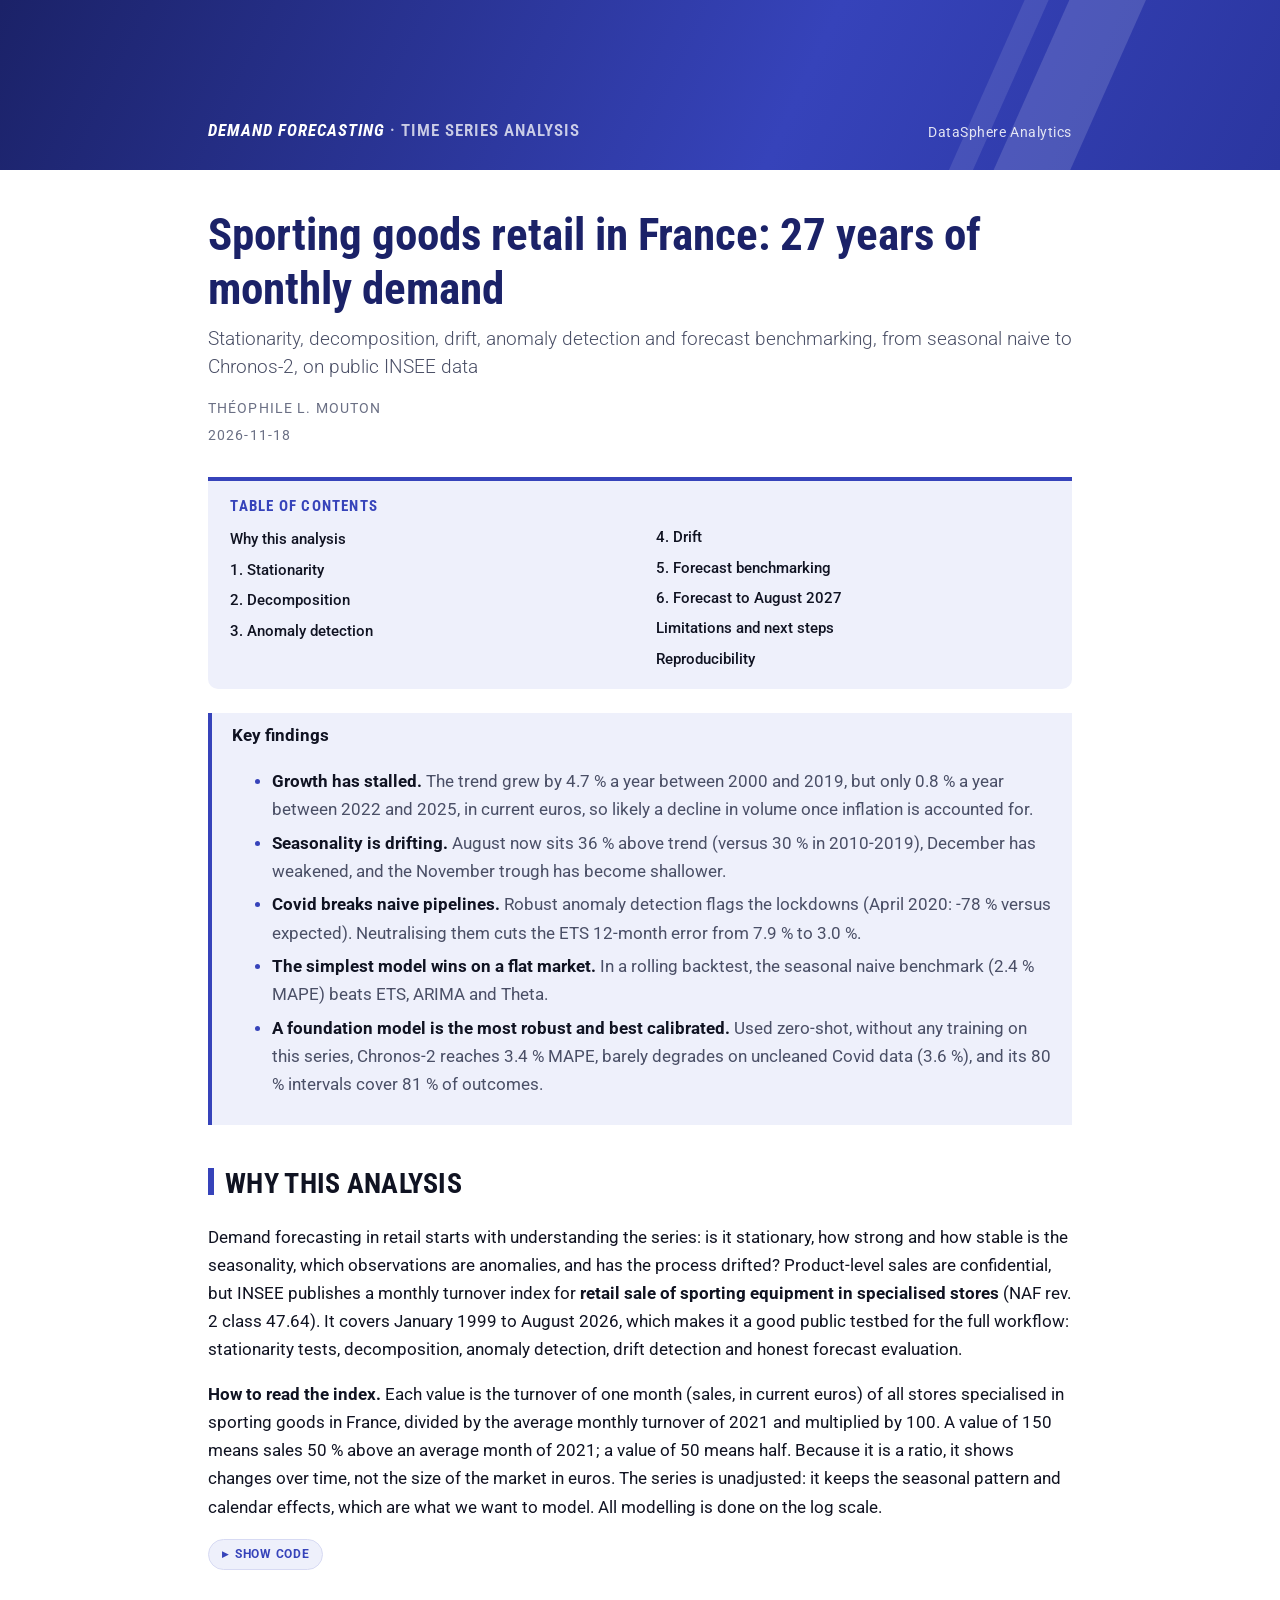
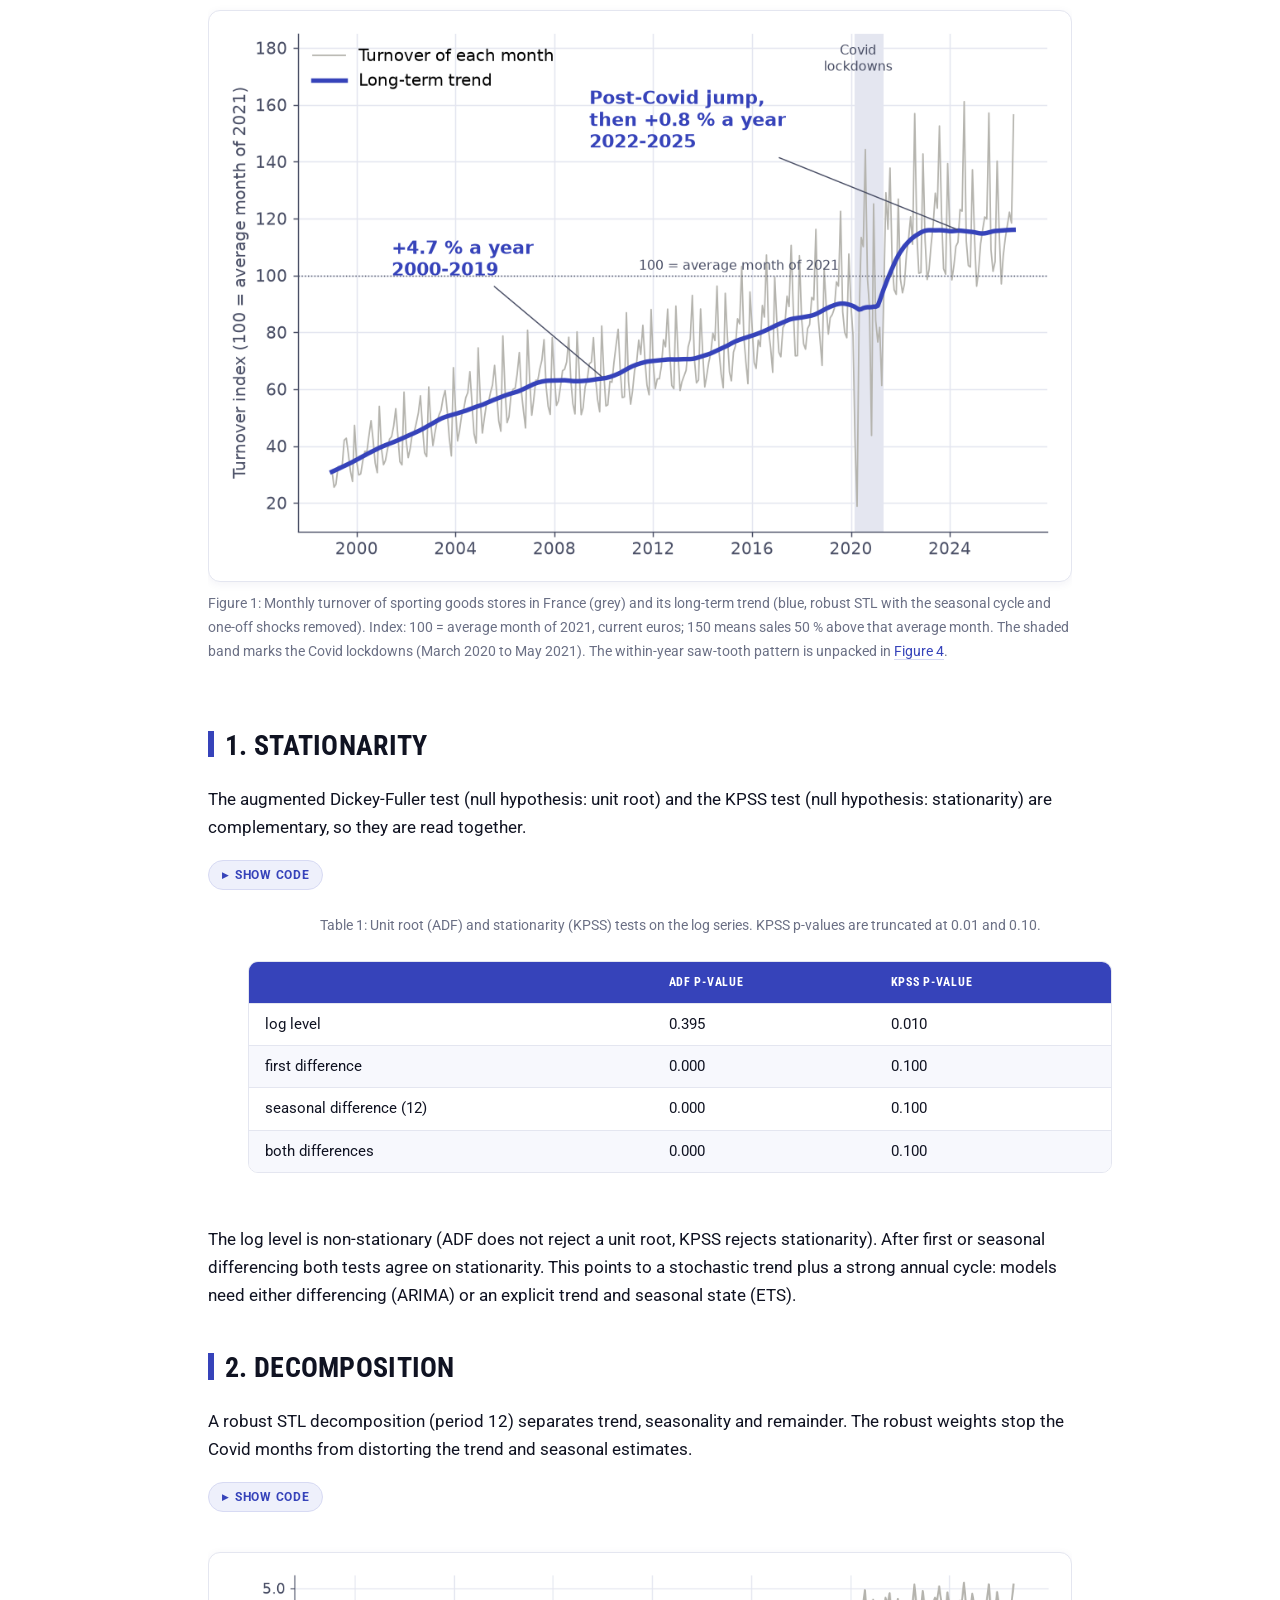
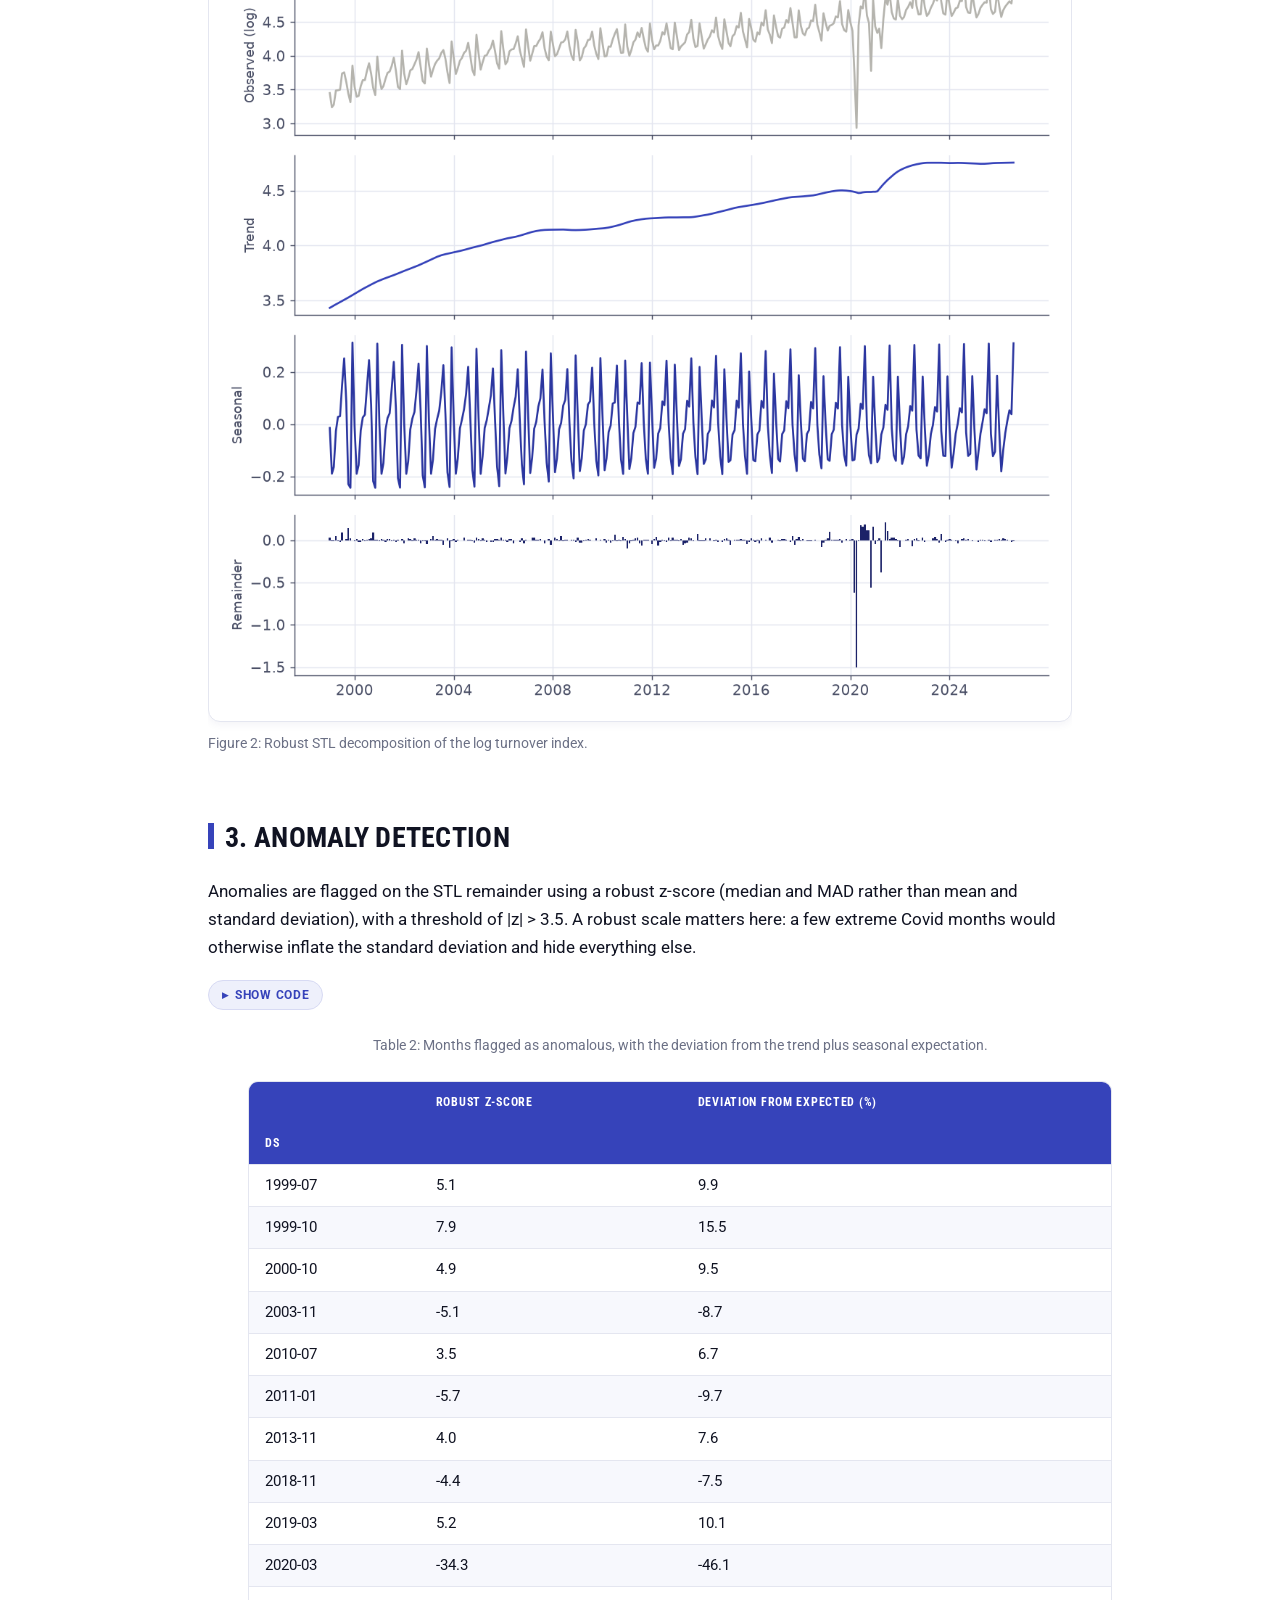
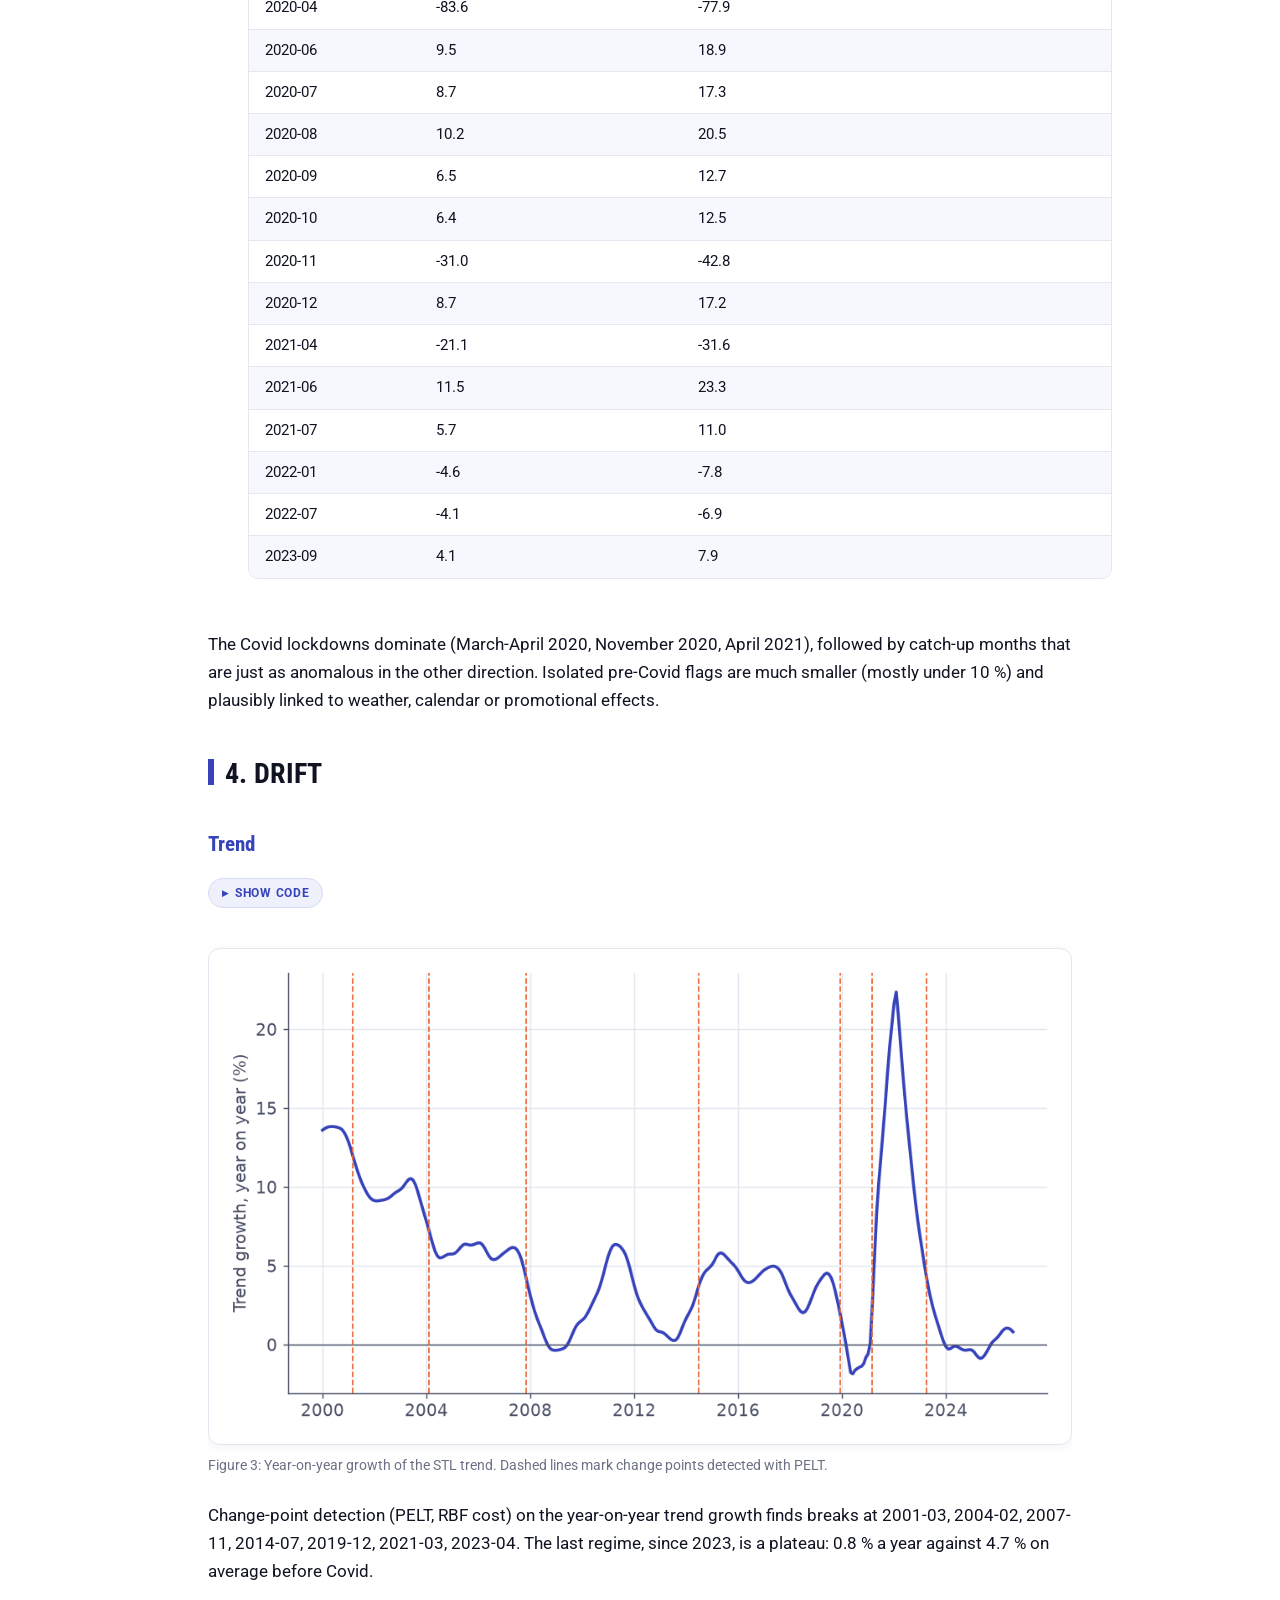
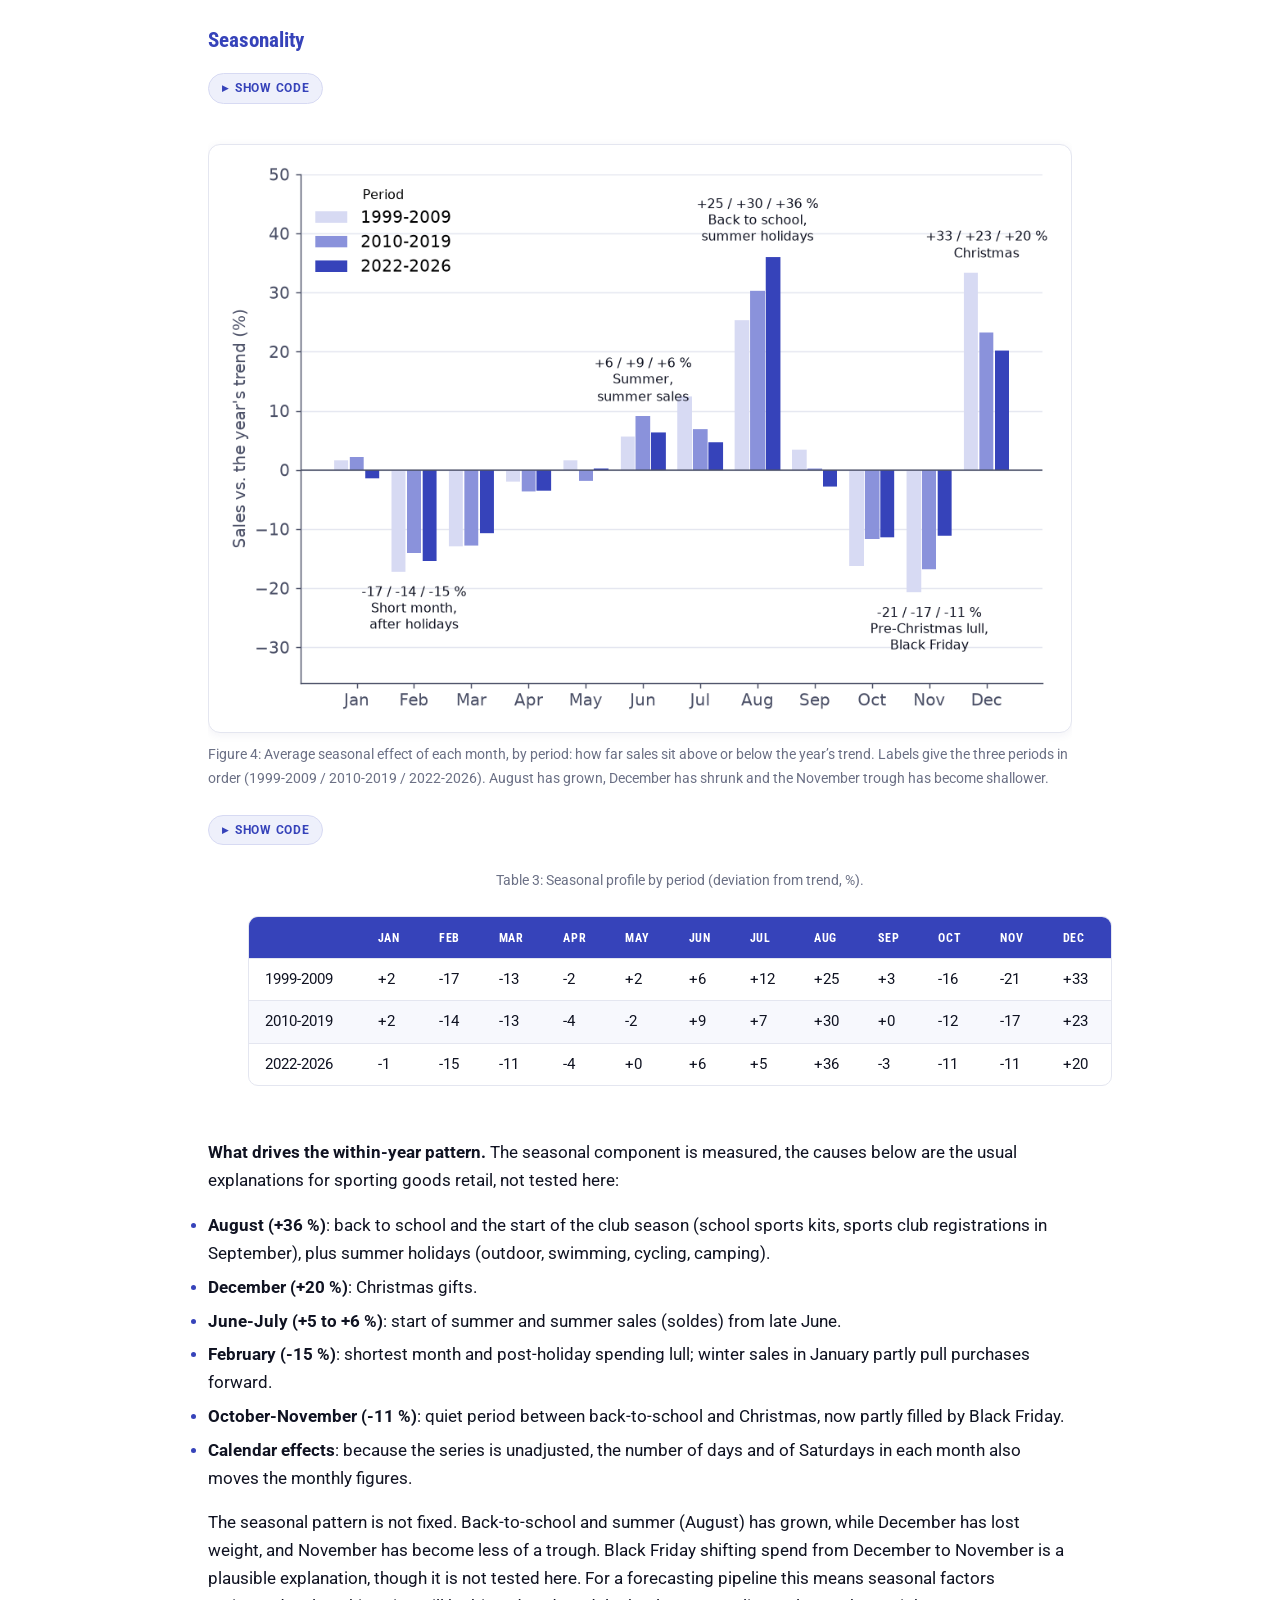
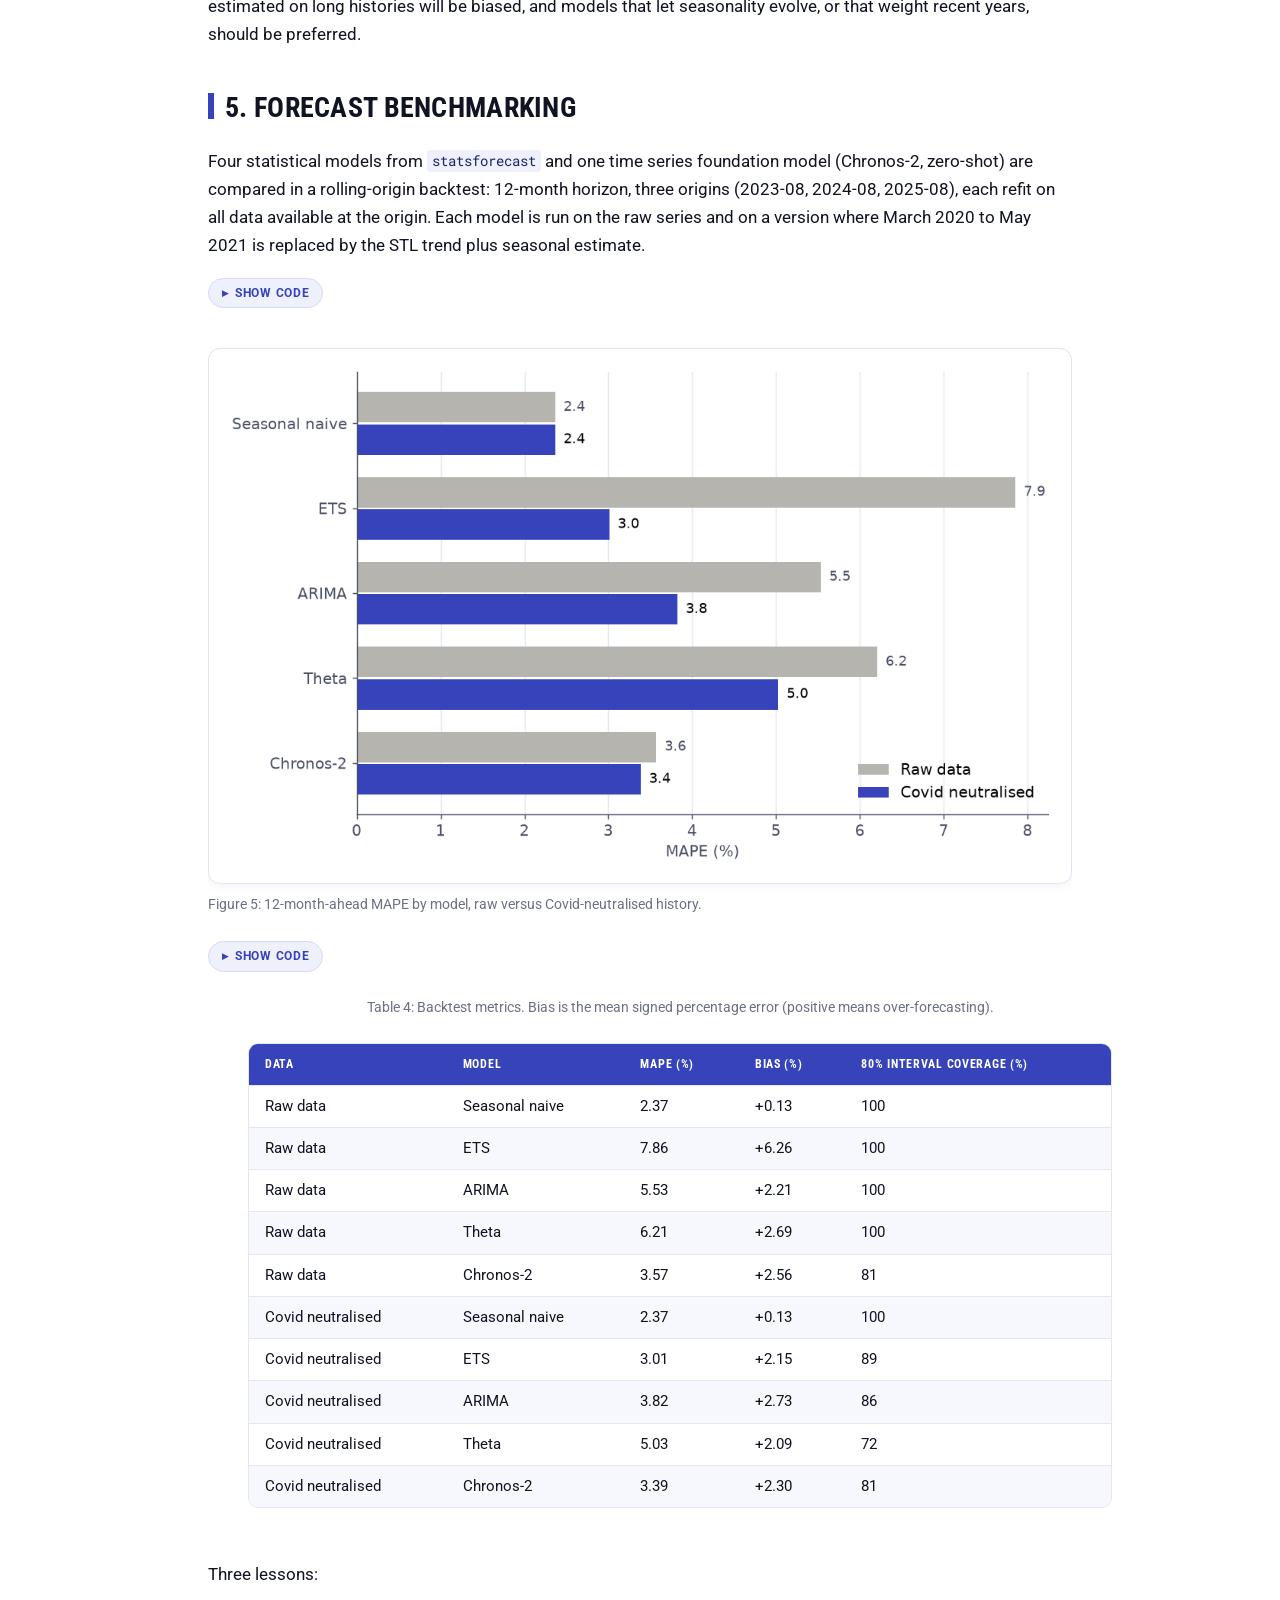
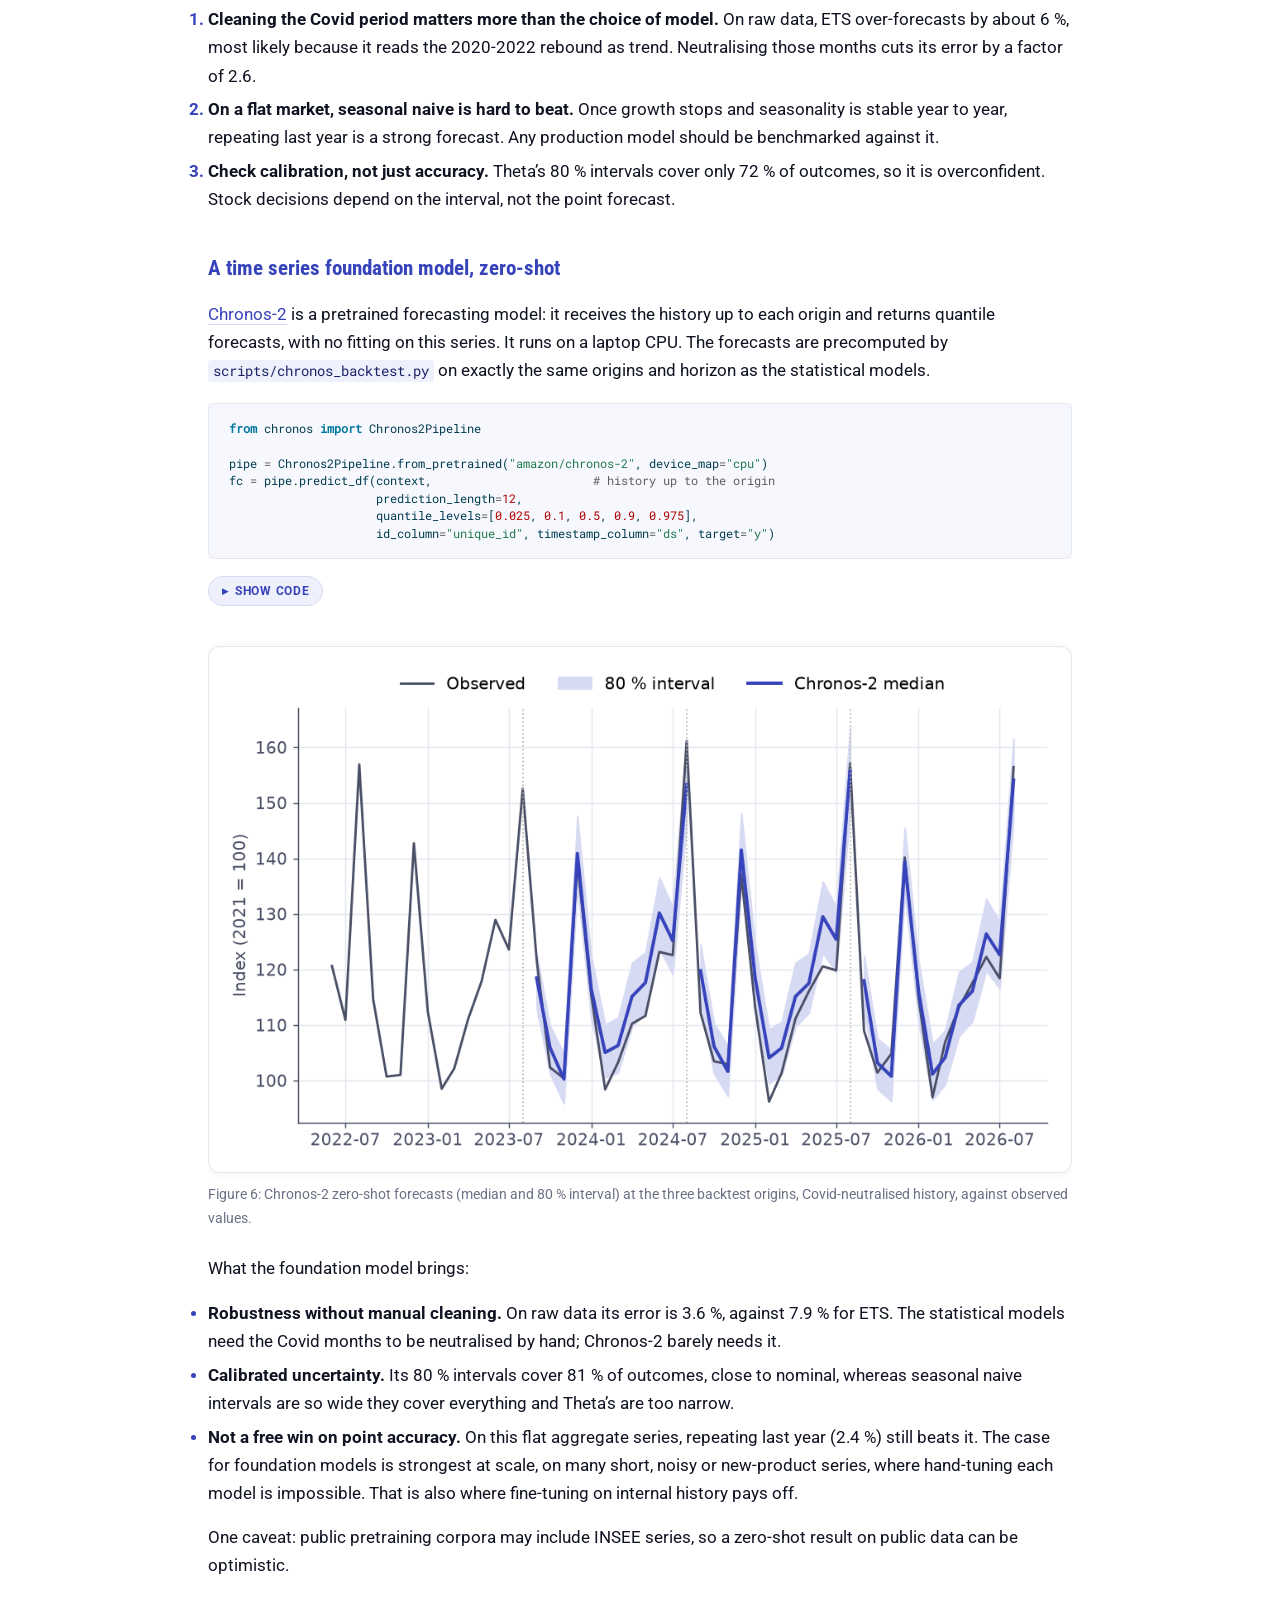
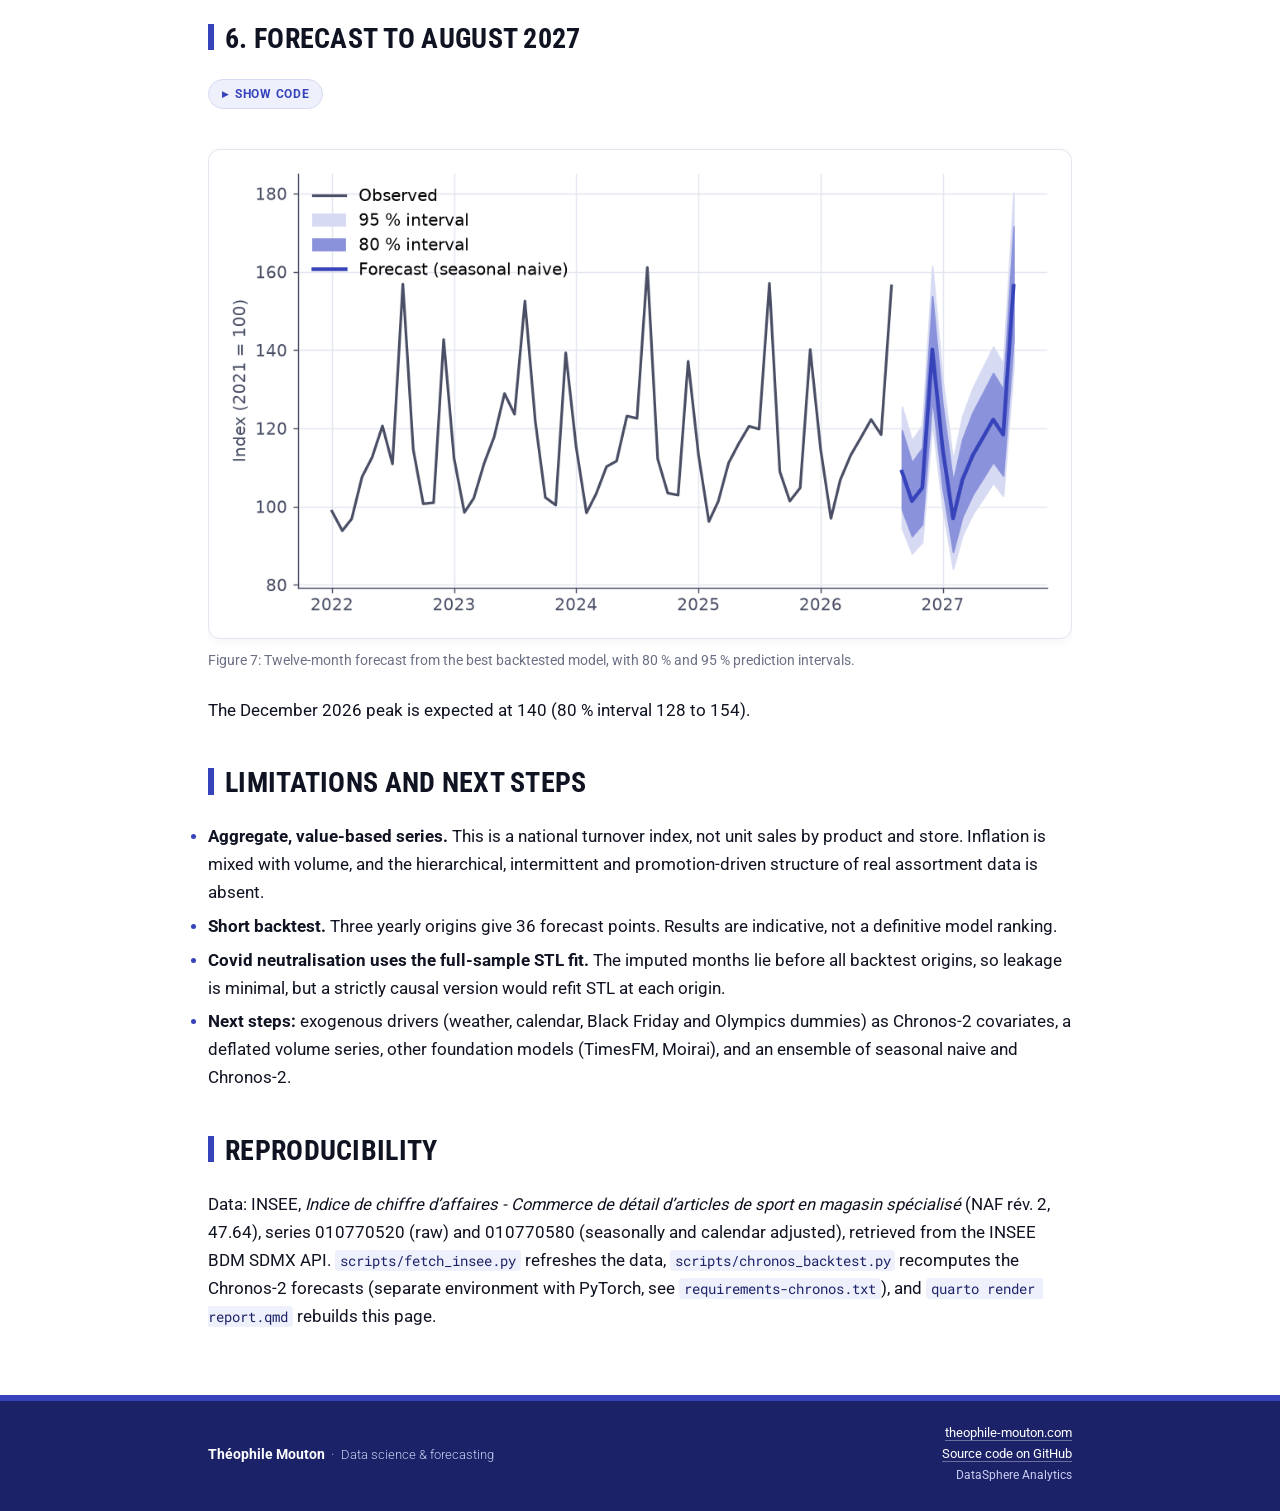
==== index.html @ c1631f95 "Show the three periods in the seasonality figure Co-Authored-By: Claude Opus 5.5 <noreply@anthropic." ====
<!DOCTYPE html>
<html xmlns="http://www.w3.org/1999/xhtml" lang="en" xml:lang="en"><head>

<meta charset="utf-8">
<meta name="generator" content="quarto-1.5.57">

<meta name="viewport" content="width=device-width, initial-scale=1.0, user-scalable=yes">

<meta name="author" content="Théophile L. Mouton">
<meta name="dcterms.date" content="2026-11-18">

<title>Sporting goods retail in France: 27 years of monthly demand</title>
<style>
code{white-space: pre-wrap;}
span.smallcaps{font-variant: small-caps;}
div.columns{display: flex; gap: min(4vw, 1.5em);}
div.column{flex: auto; overflow-x: auto;}
div.hanging-indent{margin-left: 1.5em; text-indent: -1.5em;}
ul.task-list{list-style: none;}
ul.task-list li input[type="checkbox"] {
width: 0.8em;
margin: 0 0.8em 0.2em -1em;  vertical-align: middle;
}
.display.math{display: block; text-align: center; margin: 0.5rem auto;}

pre > code.sourceCode { white-space: pre; position: relative; }
pre > code.sourceCode > span { line-height: 1.25; }
pre > code.sourceCode > span:empty { height: 1.2em; }
.sourceCode { overflow: visible; }
code.sourceCode > span { color: inherit; text-decoration: inherit; }
div.sourceCode { margin: 1em 0; }
pre.sourceCode { margin: 0; }
@media screen {
div.sourceCode { overflow: auto; }
}
@media print {
pre > code.sourceCode { white-space: pre-wrap; }
pre > code.sourceCode > span { display: inline-block; text-indent: -5em; padding-left: 5em; }
}
pre.numberSource code
{ counter-reset: source-line 0; }
pre.numberSource code > span
{ position: relative; left: -4em; counter-increment: source-line; }
pre.numberSource code > span > a:first-child::before
{ content: counter(source-line);
position: relative; left: -1em; text-align: right; vertical-align: baseline;
border: none; display: inline-block;
-webkit-touch-callout: none; -webkit-user-select: none;
-khtml-user-select: none; -moz-user-select: none;
-ms-user-select: none; user-select: none;
padding: 0 4px; width: 4em;
color: #aaaaaa;
}
pre.numberSource { margin-left: 3em; border-left: 1px solid #aaaaaa; padding-left: 4px; }
div.sourceCode
{ }
@media screen {
pre > code.sourceCode > span > a:first-child::before { text-decoration: underline; }
}
code span.al { color: #ff0000; font-weight: bold; } 
code span.an { color: #60a0b0; font-weight: bold; font-style: italic; } 
code span.at { color: #7d9029; } 
code span.bn { color: #40a070; } 
code span.bu { color: #008000; } 
code span.cf { color: #007020; font-weight: bold; } 
code span.ch { color: #4070a0; } 
code span.cn { color: #880000; } 
code span.co { color: #60a0b0; font-style: italic; } 
code span.cv { color: #60a0b0; font-weight: bold; font-style: italic; } 
code span.do { color: #ba2121; font-style: italic; } 
code span.dt { color: #902000; } 
code span.dv { color: #40a070; } 
code span.er { color: #ff0000; font-weight: bold; } 
code span.ex { } 
code span.fl { color: #40a070; } 
code span.fu { color: #06287e; } 
code span.im { color: #008000; font-weight: bold; } 
code span.in { color: #60a0b0; font-weight: bold; font-style: italic; } 
code span.kw { color: #007020; font-weight: bold; } 
code span.op { color: #666666; } 
code span.ot { color: #007020; } 
code span.pp { color: #bc7a00; } 
code span.sc { color: #4070a0; } 
code span.ss { color: #bb6688; } 
code span.st { color: #4070a0; } 
code span.va { color: #19177c; } 
code span.vs { color: #4070a0; } 
code span.wa { color: #60a0b0; font-weight: bold; font-style: italic; } 
</style>


<script>/*! jQuery v3.5.1 | (c) JS Foundation and other contributors | jquery.org/license */
!function(e,t){"use strict";"object"==typeof module&&"object"==typeof module.exports?module.exports=e.document?t(e,!0):function(e){if(!e.document)throw new Error("jQuery requires a window with a document");return t(e)}:t(e)}("undefined"!=typeof window?window:this,function(C,e){"use strict";var t=[],r=Object.getPrototypeOf,s=t.slice,g=t.flat?function(e){return t.flat.call(e)}:function(e){return t.concat.apply([],e)},u=t.push,i=t.indexOf,n={},o=n.toString,v=n.hasOwnProperty,a=v.toString,l=a.call(Object),y={},m=function(e){return"function"==typeof e&&"number"!=typeof e.nodeType},x=function(e){return null!=e&&e===e.window},E=C.document,c={type:!0,src:!0,nonce:!0,noModule:!0};function b(e,t,n){var r,i,o=(n=n||E).createElement("script");if(o.text=e,t)for(r in c)(i=t[r]||t.getAttribute&&t.getAttribute(r))&&o.setAttribute(r,i);n.head.appendChild(o).parentNode.removeChild(o)}function w(e){return null==e?e+"":"object"==typeof e||"function"==typeof e?n[o.call(e)]||"object":typeof e}var f="3.5.1",S=function(e,t){return new S.fn.init(e,t)};function p(e){var t=!!e&&"length"in e&&e.length,n=w(e);return!m(e)&&!x(e)&&("array"===n||0===t||"number"==typeof t&&0<t&&t-1 in e)}S.fn=S.prototype={jquery:f,constructor:S,length:0,toArray:function(){return s.call(this)},get:function(e){return null==e?s.call(this):e<0?this[e+this.length]:this[e]},pushStack:function(e){var t=S.merge(this.constructor(),e);return t.prevObject=this,t},each:function(e){return S.each(this,e)},map:function(n){return this.pushStack(S.map(this,function(e,t){return n.call(e,t,e)}))},slice:function(){return this.pushStack(s.apply(this,arguments))},first:function(){return this.eq(0)},last:function(){return this.eq(-1)},even:function(){return this.pushStack(S.grep(this,function(e,t){return(t+1)%2}))},odd:function(){return this.pushStack(S.grep(this,function(e,t){return t%2}))},eq:function(e){var t=this.length,n=+e+(e<0?t:0);return this.pushStack(0<=n&&n<t?[this[n]]:[])},end:function(){return this.prevObject||this.constructor()},push:u,sort:t.sort,splice:t.splice},S.extend=S.fn.extend=function(){var e,t,n,r,i,o,a=arguments[0]||{},s=1,u=arguments.length,l=!1;for("boolean"==typeof a&&(l=a,a=arguments[s]||{},s++),"object"==typeof a||m(a)||(a={}),s===u&&(a=this,s--);s<u;s++)if(null!=(e=arguments[s]))for(t in e)r=e[t],"__proto__"!==t&&a!==r&&(l&&r&&(S.isPlainObject(r)||(i=Array.isArray(r)))?(n=a[t],o=i&&!Array.isArray(n)?[]:i||S.isPlainObject(n)?n:{},i=!1,a[t]=S.extend(l,o,r)):void 0!==r&&(a[t]=r));return a},S.extend({expando:"jQuery"+(f+Math.random()).replace(/\D/g,""),isReady:!0,error:function(e){throw new Error(e)},noop:function(){},isPlainObject:function(e){var t,n;return!(!e||"[object Object]"!==o.call(e))&&(!(t=r(e))||"function"==typeof(n=v.call(t,"constructor")&&t.constructor)&&a.call(n)===l)},isEmptyObject:function(e){var t;for(t in e)return!1;return!0},globalEval:function(e,t,n){b(e,{nonce:t&&t.nonce},n)},each:function(e,t){var n,r=0;if(p(e)){for(n=e.length;r<n;r++)if(!1===t.call(e[r],r,e[r]))break}else for(r in e)if(!1===t.call(e[r],r,e[r]))break;return e},makeArray:function(e,t){var n=t||[];return null!=e&&(p(Object(e))?S.merge(n,"string"==typeof e?[e]:e):u.call(n,e)),n},inArray:function(e,t,n){return null==t?-1:i.call(t,e,n)},merge:function(e,t){for(var n=+t.length,r=0,i=e.length;r<n;r++)e[i++]=t[r];return e.length=i,e},grep:function(e,t,n){for(var r=[],i=0,o=e.length,a=!n;i<o;i++)!t(e[i],i)!==a&&r.push(e[i]);return r},map:function(e,t,n){var r,i,o=0,a=[];if(p(e))for(r=e.length;o<r;o++)null!=(i=t(e[o],o,n))&&a.push(i);else for(o in e)null!=(i=t(e[o],o,n))&&a.push(i);return g(a)},guid:1,support:y}),"function"==typeof Symbol&&(S.fn[Symbol.iterator]=t[Symbol.iterator]),S.each("Boolean Number String Function Array Date RegExp Object Error Symbol".split(" "),function(e,t){n["[object "+t+"]"]=t.toLowerCase()});var d=function(n){var e,d,b,o,i,h,f,g,w,u,l,T,C,a,E,v,s,c,y,S="sizzle"+1*new Date,p=n.document,k=0,r=0,m=ue(),x=ue(),A=ue(),N=ue(),D=function(e,t){return e===t&&(l=!0),0},j={}.hasOwnProperty,t=[],q=t.pop,L=t.push,H=t.push,O=t.slice,P=function(e,t){for(var n=0,r=e.length;n<r;n++)if(e[n]===t)return n;return-1},R="checked|selected|async|autofocus|autoplay|controls|defer|disabled|hidden|ismap|loop|multiple|open|readonly|required|scoped",M="[\\x20\\t\\r\\n\\f]",I="(?:\\\\[\\da-fA-F]{1,6}"+M+"?|\\\\[^\\r\\n\\f]|[\\w-]|[^\0-\\x7f])+",W="\\["+M+"*("+I+")(?:"+M+"*([*^$|!~]?=)"+M+"*(?:'((?:\\\\.|[^\\\\'])*)'|\"((?:\\\\.|[^\\\\\"])*)\"|("+I+"))|)"+M+"*\\]",F=":("+I+")(?:\\((('((?:\\\\.|[^\\\\'])*)'|\"((?:\\\\.|[^\\\\\"])*)\")|((?:\\\\.|[^\\\\()[\\]]|"+W+")*)|.*)\\)|)",B=new RegExp(M+"+","g"),$=new RegExp("^"+M+"+|((?:^|[^\\\\])(?:\\\\.)*)"+M+"+$","g"),_=new RegExp("^"+M+"*,"+M+"*"),z=new RegExp("^"+M+"*([>+~]|"+M+")"+M+"*"),U=new RegExp(M+"|>"),X=new RegExp(F),V=new RegExp("^"+I+"$"),G={ID:new RegExp("^#("+I+")"),CLASS:new RegExp("^\\.("+I+")"),TAG:new RegExp("^("+I+"|[*])"),ATTR:new RegExp("^"+W),PSEUDO:new RegExp("^"+F),CHILD:new RegExp("^:(only|first|last|nth|nth-last)-(child|of-type)(?:\\("+M+"*(even|odd|(([+-]|)(\\d*)n|)"+M+"*(?:([+-]|)"+M+"*(\\d+)|))"+M+"*\\)|)","i"),bool:new RegExp("^(?:"+R+")$","i"),needsContext:new RegExp("^"+M+"*[>+~]|:(even|odd|eq|gt|lt|nth|first|last)(?:\\("+M+"*((?:-\\d)?\\d*)"+M+"*\\)|)(?=[^-]|$)","i")},Y=/HTML$/i,Q=/^(?:input|select|textarea|button)$/i,J=/^h\d$/i,K=/^[^{]+\{\s*\[native \w/,Z=/^(?:#([\w-]+)|(\w+)|\.([\w-]+))$/,ee=/[+~]/,te=new RegExp("\\\\[\\da-fA-F]{1,6}"+M+"?|\\\\([^\\r\\n\\f])","g"),ne=function(e,t){var n="0x"+e.slice(1)-65536;return t||(n<0?String.fromCharCode(n+65536):String.fromCharCode(n>>10|55296,1023&n|56320))},re=/([\0-\x1f\x7f]|^-?\d)|^-$|[^\0-\x1f\x7f-\uFFFF\w-]/g,ie=function(e,t){return t?"\0"===e?"\ufffd":e.slice(0,-1)+"\\"+e.charCodeAt(e.length-1).toString(16)+" ":"\\"+e},oe=function(){T()},ae=be(function(e){return!0===e.disabled&&"fieldset"===e.nodeName.toLowerCase()},{dir:"parentNode",next:"legend"});try{H.apply(t=O.call(p.childNodes),p.childNodes),t[p.childNodes.length].nodeType}catch(e){H={apply:t.length?function(e,t){L.apply(e,O.call(t))}:function(e,t){var n=e.length,r=0;while(e[n++]=t[r++]);e.length=n-1}}}function se(t,e,n,r){var i,o,a,s,u,l,c,f=e&&e.ownerDocument,p=e?e.nodeType:9;if(n=n||[],"string"!=typeof t||!t||1!==p&&9!==p&&11!==p)return n;if(!r&&(T(e),e=e||C,E)){if(11!==p&&(u=Z.exec(t)))if(i=u[1]){if(9===p){if(!(a=e.getElementById(i)))return n;if(a.id===i)return n.push(a),n}else if(f&&(a=f.getElementById(i))&&y(e,a)&&a.id===i)return n.push(a),n}else{if(u[2])return H.apply(n,e.getElementsByTagName(t)),n;if((i=u[3])&&d.getElementsByClassName&&e.getElementsByClassName)return H.apply(n,e.getElementsByClassName(i)),n}if(d.qsa&&!N[t+" "]&&(!v||!v.test(t))&&(1!==p||"object"!==e.nodeName.toLowerCase())){if(c=t,f=e,1===p&&(U.test(t)||z.test(t))){(f=ee.test(t)&&ye(e.parentNode)||e)===e&&d.scope||((s=e.getAttribute("id"))?s=s.replace(re,ie):e.setAttribute("id",s=S)),o=(l=h(t)).length;while(o--)l[o]=(s?"#"+s:":scope")+" "+xe(l[o]);c=l.join(",")}try{return H.apply(n,f.querySelectorAll(c)),n}catch(e){N(t,!0)}finally{s===S&&e.removeAttribute("id")}}}return g(t.replace($,"$1"),e,n,r)}function ue(){var r=[];return function e(t,n){return r.push(t+" ")>b.cacheLength&&delete e[r.shift()],e[t+" "]=n}}function le(e){return e[S]=!0,e}function ce(e){var t=C.createElement("fieldset");try{return!!e(t)}catch(e){return!1}finally{t.parentNode&&t.parentNode.removeChild(t),t=null}}function fe(e,t){var n=e.split("|"),r=n.length;while(r--)b.attrHandle[n[r]]=t}function pe(e,t){var n=t&&e,r=n&&1===e.nodeType&&1===t.nodeType&&e.sourceIndex-t.sourceIndex;if(r)return r;if(n)while(n=n.nextSibling)if(n===t)return-1;return e?1:-1}function de(t){return function(e){return"input"===e.nodeName.toLowerCase()&&e.type===t}}function he(n){return function(e){var t=e.nodeName.toLowerCase();return("input"===t||"button"===t)&&e.type===n}}function ge(t){return function(e){return"form"in e?e.parentNode&&!1===e.disabled?"label"in e?"label"in e.parentNode?e.parentNode.disabled===t:e.disabled===t:e.isDisabled===t||e.isDisabled!==!t&&ae(e)===t:e.disabled===t:"label"in e&&e.disabled===t}}function ve(a){return le(function(o){return o=+o,le(function(e,t){var n,r=a([],e.length,o),i=r.length;while(i--)e[n=r[i]]&&(e[n]=!(t[n]=e[n]))})})}function ye(e){return e&&"undefined"!=typeof e.getElementsByTagName&&e}for(e in d=se.support={},i=se.isXML=function(e){var t=e.namespaceURI,n=(e.ownerDocument||e).documentElement;return!Y.test(t||n&&n.nodeName||"HTML")},T=se.setDocument=function(e){var t,n,r=e?e.ownerDocument||e:p;return r!=C&&9===r.nodeType&&r.documentElement&&(a=(C=r).documentElement,E=!i(C),p!=C&&(n=C.defaultView)&&n.top!==n&&(n.addEventListener?n.addEventListener("unload",oe,!1):n.attachEvent&&n.attachEvent("onunload",oe)),d.scope=ce(function(e){return a.appendChild(e).appendChild(C.createElement("div")),"undefined"!=typeof e.querySelectorAll&&!e.querySelectorAll(":scope fieldset div").length}),d.attributes=ce(function(e){return e.className="i",!e.getAttribute("className")}),d.getElementsByTagName=ce(function(e){return e.appendChild(C.createComment("")),!e.getElementsByTagName("*").length}),d.getElementsByClassName=K.test(C.getElementsByClassName),d.getById=ce(function(e){return a.appendChild(e).id=S,!C.getElementsByName||!C.getElementsByName(S).length}),d.getById?(b.filter.ID=function(e){var t=e.replace(te,ne);return function(e){return e.getAttribute("id")===t}},b.find.ID=function(e,t){if("undefined"!=typeof t.getElementById&&E){var n=t.getElementById(e);return n?[n]:[]}}):(b.filter.ID=function(e){var n=e.replace(te,ne);return function(e){var t="undefined"!=typeof e.getAttributeNode&&e.getAttributeNode("id");return t&&t.value===n}},b.find.ID=function(e,t){if("undefined"!=typeof t.getElementById&&E){var n,r,i,o=t.getElementById(e);if(o){if((n=o.getAttributeNode("id"))&&n.value===e)return[o];i=t.getElementsByName(e),r=0;while(o=i[r++])if((n=o.getAttributeNode("id"))&&n.value===e)return[o]}return[]}}),b.find.TAG=d.getElementsByTagName?function(e,t){return"undefined"!=typeof t.getElementsByTagName?t.getElementsByTagName(e):d.qsa?t.querySelectorAll(e):void 0}:function(e,t){var n,r=[],i=0,o=t.getElementsByTagName(e);if("*"===e){while(n=o[i++])1===n.nodeType&&r.push(n);return r}return o},b.find.CLASS=d.getElementsByClassName&&function(e,t){if("undefined"!=typeof t.getElementsByClassName&&E)return t.getElementsByClassName(e)},s=[],v=[],(d.qsa=K.test(C.querySelectorAll))&&(ce(function(e){var t;a.appendChild(e).innerHTML="<a id='"+S+"'></a><select id='"+S+"-\r\\' msallowcapture=''><option selected=''></option></select>",e.querySelectorAll("[msallowcapture^='']").length&&v.push("[*^$]="+M+"*(?:''|\"\")"),e.querySelectorAll("[selected]").length||v.push("\\["+M+"*(?:value|"+R+")"),e.querySelectorAll("[id~="+S+"-]").length||v.push("~="),(t=C.createElement("input")).setAttribute("name",""),e.appendChild(t),e.querySelectorAll("[name='']").length||v.push("\\["+M+"*name"+M+"*="+M+"*(?:''|\"\")"),e.querySelectorAll(":checked").length||v.push(":checked"),e.querySelectorAll("a#"+S+"+*").length||v.push(".#.+[+~]"),e.querySelectorAll("\\\f"),v.push("[\\r\\n\\f]")}),ce(function(e){e.innerHTML="<a href='' disabled='disabled'></a><select disabled='disabled'><option/></select>";var t=C.createElement("input");t.setAttribute("type","hidden"),e.appendChild(t).setAttribute("name","D"),e.querySelectorAll("[name=d]").length&&v.push("name"+M+"*[*^$|!~]?="),2!==e.querySelectorAll(":enabled").length&&v.push(":enabled",":disabled"),a.appendChild(e).disabled=!0,2!==e.querySelectorAll(":disabled").length&&v.push(":enabled",":disabled"),e.querySelectorAll("*,:x"),v.push(",.*:")})),(d.matchesSelector=K.test(c=a.matches||a.webkitMatchesSelector||a.mozMatchesSelector||a.oMatchesSelector||a.msMatchesSelector))&&ce(function(e){d.disconnectedMatch=c.call(e,"*"),c.call(e,"[s!='']:x"),s.push("!=",F)}),v=v.length&&new RegExp(v.join("|")),s=s.length&&new RegExp(s.join("|")),t=K.test(a.compareDocumentPosition),y=t||K.test(a.contains)?function(e,t){var n=9===e.nodeType?e.documentElement:e,r=t&&t.parentNode;return e===r||!(!r||1!==r.nodeType||!(n.contains?n.contains(r):e.compareDocumentPosition&&16&e.compareDocumentPosition(r)))}:function(e,t){if(t)while(t=t.parentNode)if(t===e)return!0;return!1},D=t?function(e,t){if(e===t)return l=!0,0;var n=!e.compareDocumentPosition-!t.compareDocumentPosition;return n||(1&(n=(e.ownerDocument||e)==(t.ownerDocument||t)?e.compareDocumentPosition(t):1)||!d.sortDetached&&t.compareDocumentPosition(e)===n?e==C||e.ownerDocument==p&&y(p,e)?-1:t==C||t.ownerDocument==p&&y(p,t)?1:u?P(u,e)-P(u,t):0:4&n?-1:1)}:function(e,t){if(e===t)return l=!0,0;var n,r=0,i=e.parentNode,o=t.parentNode,a=[e],s=[t];if(!i||!o)return e==C?-1:t==C?1:i?-1:o?1:u?P(u,e)-P(u,t):0;if(i===o)return pe(e,t);n=e;while(n=n.parentNode)a.unshift(n);n=t;while(n=n.parentNode)s.unshift(n);while(a[r]===s[r])r++;return r?pe(a[r],s[r]):a[r]==p?-1:s[r]==p?1:0}),C},se.matches=function(e,t){return se(e,null,null,t)},se.matchesSelector=function(e,t){if(T(e),d.matchesSelector&&E&&!N[t+" "]&&(!s||!s.test(t))&&(!v||!v.test(t)))try{var n=c.call(e,t);if(n||d.disconnectedMatch||e.document&&11!==e.document.nodeType)return n}catch(e){N(t,!0)}return 0<se(t,C,null,[e]).length},se.contains=function(e,t){return(e.ownerDocument||e)!=C&&T(e),y(e,t)},se.attr=function(e,t){(e.ownerDocument||e)!=C&&T(e);var n=b.attrHandle[t.toLowerCase()],r=n&&j.call(b.attrHandle,t.toLowerCase())?n(e,t,!E):void 0;return void 0!==r?r:d.attributes||!E?e.getAttribute(t):(r=e.getAttributeNode(t))&&r.specified?r.value:null},se.escape=function(e){return(e+"").replace(re,ie)},se.error=function(e){throw new Error("Syntax error, unrecognized expression: "+e)},se.uniqueSort=function(e){var t,n=[],r=0,i=0;if(l=!d.detectDuplicates,u=!d.sortStable&&e.slice(0),e.sort(D),l){while(t=e[i++])t===e[i]&&(r=n.push(i));while(r--)e.splice(n[r],1)}return u=null,e},o=se.getText=function(e){var t,n="",r=0,i=e.nodeType;if(i){if(1===i||9===i||11===i){if("string"==typeof e.textContent)return e.textContent;for(e=e.firstChild;e;e=e.nextSibling)n+=o(e)}else if(3===i||4===i)return e.nodeValue}else while(t=e[r++])n+=o(t);return n},(b=se.selectors={cacheLength:50,createPseudo:le,match:G,attrHandle:{},find:{},relative:{">":{dir:"parentNode",first:!0}," ":{dir:"parentNode"},"+":{dir:"previousSibling",first:!0},"~":{dir:"previousSibling"}},preFilter:{ATTR:function(e){return e[1]=e[1].replace(te,ne),e[3]=(e[3]||e[4]||e[5]||"").replace(te,ne),"~="===e[2]&&(e[3]=" "+e[3]+" "),e.slice(0,4)},CHILD:function(e){return e[1]=e[1].toLowerCase(),"nth"===e[1].slice(0,3)?(e[3]||se.error(e[0]),e[4]=+(e[4]?e[5]+(e[6]||1):2*("even"===e[3]||"odd"===e[3])),e[5]=+(e[7]+e[8]||"odd"===e[3])):e[3]&&se.error(e[0]),e},PSEUDO:function(e){var t,n=!e[6]&&e[2];return G.CHILD.test(e[0])?null:(e[3]?e[2]=e[4]||e[5]||"":n&&X.test(n)&&(t=h(n,!0))&&(t=n.indexOf(")",n.length-t)-n.length)&&(e[0]=e[0].slice(0,t),e[2]=n.slice(0,t)),e.slice(0,3))}},filter:{TAG:function(e){var t=e.replace(te,ne).toLowerCase();return"*"===e?function(){return!0}:function(e){return e.nodeName&&e.nodeName.toLowerCase()===t}},CLASS:function(e){var t=m[e+" "];return t||(t=new RegExp("(^|"+M+")"+e+"("+M+"|$)"))&&m(e,function(e){return t.test("string"==typeof e.className&&e.className||"undefined"!=typeof e.getAttribute&&e.getAttribute("class")||"")})},ATTR:function(n,r,i){return function(e){var t=se.attr(e,n);return null==t?"!="===r:!r||(t+="","="===r?t===i:"!="===r?t!==i:"^="===r?i&&0===t.indexOf(i):"*="===r?i&&-1<t.indexOf(i):"$="===r?i&&t.slice(-i.length)===i:"~="===r?-1<(" "+t.replace(B," ")+" ").indexOf(i):"|="===r&&(t===i||t.slice(0,i.length+1)===i+"-"))}},CHILD:function(h,e,t,g,v){var y="nth"!==h.slice(0,3),m="last"!==h.slice(-4),x="of-type"===e;return 1===g&&0===v?function(e){return!!e.parentNode}:function(e,t,n){var r,i,o,a,s,u,l=y!==m?"nextSibling":"previousSibling",c=e.parentNode,f=x&&e.nodeName.toLowerCase(),p=!n&&!x,d=!1;if(c){if(y){while(l){a=e;while(a=a[l])if(x?a.nodeName.toLowerCase()===f:1===a.nodeType)return!1;u=l="only"===h&&!u&&"nextSibling"}return!0}if(u=[m?c.firstChild:c.lastChild],m&&p){d=(s=(r=(i=(o=(a=c)[S]||(a[S]={}))[a.uniqueID]||(o[a.uniqueID]={}))[h]||[])[0]===k&&r[1])&&r[2],a=s&&c.childNodes[s];while(a=++s&&a&&a[l]||(d=s=0)||u.pop())if(1===a.nodeType&&++d&&a===e){i[h]=[k,s,d];break}}else if(p&&(d=s=(r=(i=(o=(a=e)[S]||(a[S]={}))[a.uniqueID]||(o[a.uniqueID]={}))[h]||[])[0]===k&&r[1]),!1===d)while(a=++s&&a&&a[l]||(d=s=0)||u.pop())if((x?a.nodeName.toLowerCase()===f:1===a.nodeType)&&++d&&(p&&((i=(o=a[S]||(a[S]={}))[a.uniqueID]||(o[a.uniqueID]={}))[h]=[k,d]),a===e))break;return(d-=v)===g||d%g==0&&0<=d/g}}},PSEUDO:function(e,o){var t,a=b.pseudos[e]||b.setFilters[e.toLowerCase()]||se.error("unsupported pseudo: "+e);return a[S]?a(o):1<a.length?(t=[e,e,"",o],b.setFilters.hasOwnProperty(e.toLowerCase())?le(function(e,t){var n,r=a(e,o),i=r.length;while(i--)e[n=P(e,r[i])]=!(t[n]=r[i])}):function(e){return a(e,0,t)}):a}},pseudos:{not:le(function(e){var r=[],i=[],s=f(e.replace($,"$1"));return s[S]?le(function(e,t,n,r){var i,o=s(e,null,r,[]),a=e.length;while(a--)(i=o[a])&&(e[a]=!(t[a]=i))}):function(e,t,n){return r[0]=e,s(r,null,n,i),r[0]=null,!i.pop()}}),has:le(function(t){return function(e){return 0<se(t,e).length}}),contains:le(function(t){return t=t.replace(te,ne),function(e){return-1<(e.textContent||o(e)).indexOf(t)}}),lang:le(function(n){return V.test(n||"")||se.error("unsupported lang: "+n),n=n.replace(te,ne).toLowerCase(),function(e){var t;do{if(t=E?e.lang:e.getAttribute("xml:lang")||e.getAttribute("lang"))return(t=t.toLowerCase())===n||0===t.indexOf(n+"-")}while((e=e.parentNode)&&1===e.nodeType);return!1}}),target:function(e){var t=n.location&&n.location.hash;return t&&t.slice(1)===e.id},root:function(e){return e===a},focus:function(e){return e===C.activeElement&&(!C.hasFocus||C.hasFocus())&&!!(e.type||e.href||~e.tabIndex)},enabled:ge(!1),disabled:ge(!0),checked:function(e){var t=e.nodeName.toLowerCase();return"input"===t&&!!e.checked||"option"===t&&!!e.selected},selected:function(e){return e.parentNode&&e.parentNode.selectedIndex,!0===e.selected},empty:function(e){for(e=e.firstChild;e;e=e.nextSibling)if(e.nodeType<6)return!1;return!0},parent:function(e){return!b.pseudos.empty(e)},header:function(e){return J.test(e.nodeName)},input:function(e){return Q.test(e.nodeName)},button:function(e){var t=e.nodeName.toLowerCase();return"input"===t&&"button"===e.type||"button"===t},text:function(e){var t;return"input"===e.nodeName.toLowerCase()&&"text"===e.type&&(null==(t=e.getAttribute("type"))||"text"===t.toLowerCase())},first:ve(function(){return[0]}),last:ve(function(e,t){return[t-1]}),eq:ve(function(e,t,n){return[n<0?n+t:n]}),even:ve(function(e,t){for(var n=0;n<t;n+=2)e.push(n);return e}),odd:ve(function(e,t){for(var n=1;n<t;n+=2)e.push(n);return e}),lt:ve(function(e,t,n){for(var r=n<0?n+t:t<n?t:n;0<=--r;)e.push(r);return e}),gt:ve(function(e,t,n){for(var r=n<0?n+t:n;++r<t;)e.push(r);return e})}}).pseudos.nth=b.pseudos.eq,{radio:!0,checkbox:!0,file:!0,password:!0,image:!0})b.pseudos[e]=de(e);for(e in{submit:!0,reset:!0})b.pseudos[e]=he(e);function me(){}function xe(e){for(var t=0,n=e.length,r="";t<n;t++)r+=e[t].value;return r}function be(s,e,t){var u=e.dir,l=e.next,c=l||u,f=t&&"parentNode"===c,p=r++;return e.first?function(e,t,n){while(e=e[u])if(1===e.nodeType||f)return s(e,t,n);return!1}:function(e,t,n){var r,i,o,a=[k,p];if(n){while(e=e[u])if((1===e.nodeType||f)&&s(e,t,n))return!0}else while(e=e[u])if(1===e.nodeType||f)if(i=(o=e[S]||(e[S]={}))[e.uniqueID]||(o[e.uniqueID]={}),l&&l===e.nodeName.toLowerCase())e=e[u]||e;else{if((r=i[c])&&r[0]===k&&r[1]===p)return a[2]=r[2];if((i[c]=a)[2]=s(e,t,n))return!0}return!1}}function we(i){return 1<i.length?function(e,t,n){var r=i.length;while(r--)if(!i[r](e,t,n))return!1;return!0}:i[0]}function Te(e,t,n,r,i){for(var o,a=[],s=0,u=e.length,l=null!=t;s<u;s++)(o=e[s])&&(n&&!n(o,r,i)||(a.push(o),l&&t.push(s)));return a}function Ce(d,h,g,v,y,e){return v&&!v[S]&&(v=Ce(v)),y&&!y[S]&&(y=Ce(y,e)),le(function(e,t,n,r){var i,o,a,s=[],u=[],l=t.length,c=e||function(e,t,n){for(var r=0,i=t.length;r<i;r++)se(e,t[r],n);return n}(h||"*",n.nodeType?[n]:n,[]),f=!d||!e&&h?c:Te(c,s,d,n,r),p=g?y||(e?d:l||v)?[]:t:f;if(g&&g(f,p,n,r),v){i=Te(p,u),v(i,[],n,r),o=i.length;while(o--)(a=i[o])&&(p[u[o]]=!(f[u[o]]=a))}if(e){if(y||d){if(y){i=[],o=p.length;while(o--)(a=p[o])&&i.push(f[o]=a);y(null,p=[],i,r)}o=p.length;while(o--)(a=p[o])&&-1<(i=y?P(e,a):s[o])&&(e[i]=!(t[i]=a))}}else p=Te(p===t?p.splice(l,p.length):p),y?y(null,t,p,r):H.apply(t,p)})}function Ee(e){for(var i,t,n,r=e.length,o=b.relative[e[0].type],a=o||b.relative[" "],s=o?1:0,u=be(function(e){return e===i},a,!0),l=be(function(e){return-1<P(i,e)},a,!0),c=[function(e,t,n){var r=!o&&(n||t!==w)||((i=t).nodeType?u(e,t,n):l(e,t,n));return i=null,r}];s<r;s++)if(t=b.relative[e[s].type])c=[be(we(c),t)];else{if((t=b.filter[e[s].type].apply(null,e[s].matches))[S]){for(n=++s;n<r;n++)if(b.relative[e[n].type])break;return Ce(1<s&&we(c),1<s&&xe(e.slice(0,s-1).concat({value:" "===e[s-2].type?"*":""})).replace($,"$1"),t,s<n&&Ee(e.slice(s,n)),n<r&&Ee(e=e.slice(n)),n<r&&xe(e))}c.push(t)}return we(c)}return me.prototype=b.filters=b.pseudos,b.setFilters=new me,h=se.tokenize=function(e,t){var n,r,i,o,a,s,u,l=x[e+" "];if(l)return t?0:l.slice(0);a=e,s=[],u=b.preFilter;while(a){for(o in n&&!(r=_.exec(a))||(r&&(a=a.slice(r[0].length)||a),s.push(i=[])),n=!1,(r=z.exec(a))&&(n=r.shift(),i.push({value:n,type:r[0].replace($," ")}),a=a.slice(n.length)),b.filter)!(r=G[o].exec(a))||u[o]&&!(r=u[o](r))||(n=r.shift(),i.push({value:n,type:o,matches:r}),a=a.slice(n.length));if(!n)break}return t?a.length:a?se.error(e):x(e,s).slice(0)},f=se.compile=function(e,t){var n,v,y,m,x,r,i=[],o=[],a=A[e+" "];if(!a){t||(t=h(e)),n=t.length;while(n--)(a=Ee(t[n]))[S]?i.push(a):o.push(a);(a=A(e,(v=o,m=0<(y=i).length,x=0<v.length,r=function(e,t,n,r,i){var o,a,s,u=0,l="0",c=e&&[],f=[],p=w,d=e||x&&b.find.TAG("*",i),h=k+=null==p?1:Math.random()||.1,g=d.length;for(i&&(w=t==C||t||i);l!==g&&null!=(o=d[l]);l++){if(x&&o){a=0,t||o.ownerDocument==C||(T(o),n=!E);while(s=v[a++])if(s(o,t||C,n)){r.push(o);break}i&&(k=h)}m&&((o=!s&&o)&&u--,e&&c.push(o))}if(u+=l,m&&l!==u){a=0;while(s=y[a++])s(c,f,t,n);if(e){if(0<u)while(l--)c[l]||f[l]||(f[l]=q.call(r));f=Te(f)}H.apply(r,f),i&&!e&&0<f.length&&1<u+y.length&&se.uniqueSort(r)}return i&&(k=h,w=p),c},m?le(r):r))).selector=e}return a},g=se.select=function(e,t,n,r){var i,o,a,s,u,l="function"==typeof e&&e,c=!r&&h(e=l.selector||e);if(n=n||[],1===c.length){if(2<(o=c[0]=c[0].slice(0)).length&&"ID"===(a=o[0]).type&&9===t.nodeType&&E&&b.relative[o[1].type]){if(!(t=(b.find.ID(a.matches[0].replace(te,ne),t)||[])[0]))return n;l&&(t=t.parentNode),e=e.slice(o.shift().value.length)}i=G.needsContext.test(e)?0:o.length;while(i--){if(a=o[i],b.relative[s=a.type])break;if((u=b.find[s])&&(r=u(a.matches[0].replace(te,ne),ee.test(o[0].type)&&ye(t.parentNode)||t))){if(o.splice(i,1),!(e=r.length&&xe(o)))return H.apply(n,r),n;break}}}return(l||f(e,c))(r,t,!E,n,!t||ee.test(e)&&ye(t.parentNode)||t),n},d.sortStable=S.split("").sort(D).join("")===S,d.detectDuplicates=!!l,T(),d.sortDetached=ce(function(e){return 1&e.compareDocumentPosition(C.createElement("fieldset"))}),ce(function(e){return e.innerHTML="<a href='#'></a>","#"===e.firstChild.getAttribute("href")})||fe("type|href|height|width",function(e,t,n){if(!n)return e.getAttribute(t,"type"===t.toLowerCase()?1:2)}),d.attributes&&ce(function(e){return e.innerHTML="<input/>",e.firstChild.setAttribute("value",""),""===e.firstChild.getAttribute("value")})||fe("value",function(e,t,n){if(!n&&"input"===e.nodeName.toLowerCase())return e.defaultValue}),ce(function(e){return null==e.getAttribute("disabled")})||fe(R,function(e,t,n){var r;if(!n)return!0===e[t]?t.toLowerCase():(r=e.getAttributeNode(t))&&r.specified?r.value:null}),se}(C);S.find=d,S.expr=d.selectors,S.expr[":"]=S.expr.pseudos,S.uniqueSort=S.unique=d.uniqueSort,S.text=d.getText,S.isXMLDoc=d.isXML,S.contains=d.contains,S.escapeSelector=d.escape;var h=function(e,t,n){var r=[],i=void 0!==n;while((e=e[t])&&9!==e.nodeType)if(1===e.nodeType){if(i&&S(e).is(n))break;r.push(e)}return r},T=function(e,t){for(var n=[];e;e=e.nextSibling)1===e.nodeType&&e!==t&&n.push(e);return n},k=S.expr.match.needsContext;function A(e,t){return e.nodeName&&e.nodeName.toLowerCase()===t.toLowerCase()}var N=/^<([a-z][^\/\0>:\x20\t\r\n\f]*)[\x20\t\r\n\f]*\/?>(?:<\/\1>|)$/i;function D(e,n,r){return m(n)?S.grep(e,function(e,t){return!!n.call(e,t,e)!==r}):n.nodeType?S.grep(e,function(e){return e===n!==r}):"string"!=typeof n?S.grep(e,function(e){return-1<i.call(n,e)!==r}):S.filter(n,e,r)}S.filter=function(e,t,n){var r=t[0];return n&&(e=":not("+e+")"),1===t.length&&1===r.nodeType?S.find.matchesSelector(r,e)?[r]:[]:S.find.matches(e,S.grep(t,function(e){return 1===e.nodeType}))},S.fn.extend({find:function(e){var t,n,r=this.length,i=this;if("string"!=typeof e)return this.pushStack(S(e).filter(function(){for(t=0;t<r;t++)if(S.contains(i[t],this))return!0}));for(n=this.pushStack([]),t=0;t<r;t++)S.find(e,i[t],n);return 1<r?S.uniqueSort(n):n},filter:function(e){return this.pushStack(D(this,e||[],!1))},not:function(e){return this.pushStack(D(this,e||[],!0))},is:function(e){return!!D(this,"string"==typeof e&&k.test(e)?S(e):e||[],!1).length}});var j,q=/^(?:\s*(<[\w\W]+>)[^>]*|#([\w-]+))$/;(S.fn.init=function(e,t,n){var r,i;if(!e)return this;if(n=n||j,"string"==typeof e){if(!(r="<"===e[0]&&">"===e[e.length-1]&&3<=e.length?[null,e,null]:q.exec(e))||!r[1]&&t)return!t||t.jquery?(t||n).find(e):this.constructor(t).find(e);if(r[1]){if(t=t instanceof S?t[0]:t,S.merge(this,S.parseHTML(r[1],t&&t.nodeType?t.ownerDocument||t:E,!0)),N.test(r[1])&&S.isPlainObject(t))for(r in t)m(this[r])?this[r](t[r]):this.attr(r,t[r]);return this}return(i=E.getElementById(r[2]))&&(this[0]=i,this.length=1),this}return e.nodeType?(this[0]=e,this.length=1,this):m(e)?void 0!==n.ready?n.ready(e):e(S):S.makeArray(e,this)}).prototype=S.fn,j=S(E);var L=/^(?:parents|prev(?:Until|All))/,H={children:!0,contents:!0,next:!0,prev:!0};function O(e,t){while((e=e[t])&&1!==e.nodeType);return e}S.fn.extend({has:function(e){var t=S(e,this),n=t.length;return this.filter(function(){for(var e=0;e<n;e++)if(S.contains(this,t[e]))return!0})},closest:function(e,t){var n,r=0,i=this.length,o=[],a="string"!=typeof e&&S(e);if(!k.test(e))for(;r<i;r++)for(n=this[r];n&&n!==t;n=n.parentNode)if(n.nodeType<11&&(a?-1<a.index(n):1===n.nodeType&&S.find.matchesSelector(n,e))){o.push(n);break}return this.pushStack(1<o.length?S.uniqueSort(o):o)},index:function(e){return e?"string"==typeof e?i.call(S(e),this[0]):i.call(this,e.jquery?e[0]:e):this[0]&&this[0].parentNode?this.first().prevAll().length:-1},add:function(e,t){return this.pushStack(S.uniqueSort(S.merge(this.get(),S(e,t))))},addBack:function(e){return this.add(null==e?this.prevObject:this.prevObject.filter(e))}}),S.each({parent:function(e){var t=e.parentNode;return t&&11!==t.nodeType?t:null},parents:function(e){return h(e,"parentNode")},parentsUntil:function(e,t,n){return h(e,"parentNode",n)},next:function(e){return O(e,"nextSibling")},prev:function(e){return O(e,"previousSibling")},nextAll:function(e){return h(e,"nextSibling")},prevAll:function(e){return h(e,"previousSibling")},nextUntil:function(e,t,n){return h(e,"nextSibling",n)},prevUntil:function(e,t,n){return h(e,"previousSibling",n)},siblings:function(e){return T((e.parentNode||{}).firstChild,e)},children:function(e){return T(e.firstChild)},contents:function(e){return null!=e.contentDocument&&r(e.contentDocument)?e.contentDocument:(A(e,"template")&&(e=e.content||e),S.merge([],e.childNodes))}},function(r,i){S.fn[r]=function(e,t){var n=S.map(this,i,e);return"Until"!==r.slice(-5)&&(t=e),t&&"string"==typeof t&&(n=S.filter(t,n)),1<this.length&&(H[r]||S.uniqueSort(n),L.test(r)&&n.reverse()),this.pushStack(n)}});var P=/[^\x20\t\r\n\f]+/g;function R(e){return e}function M(e){throw e}function I(e,t,n,r){var i;try{e&&m(i=e.promise)?i.call(e).done(t).fail(n):e&&m(i=e.then)?i.call(e,t,n):t.apply(void 0,[e].slice(r))}catch(e){n.apply(void 0,[e])}}S.Callbacks=function(r){var e,n;r="string"==typeof r?(e=r,n={},S.each(e.match(P)||[],function(e,t){n[t]=!0}),n):S.extend({},r);var i,t,o,a,s=[],u=[],l=-1,c=function(){for(a=a||r.once,o=i=!0;u.length;l=-1){t=u.shift();while(++l<s.length)!1===s[l].apply(t[0],t[1])&&r.stopOnFalse&&(l=s.length,t=!1)}r.memory||(t=!1),i=!1,a&&(s=t?[]:"")},f={add:function(){return s&&(t&&!i&&(l=s.length-1,u.push(t)),function n(e){S.each(e,function(e,t){m(t)?r.unique&&f.has(t)||s.push(t):t&&t.length&&"string"!==w(t)&&n(t)})}(arguments),t&&!i&&c()),this},remove:function(){return S.each(arguments,function(e,t){var n;while(-1<(n=S.inArray(t,s,n)))s.splice(n,1),n<=l&&l--}),this},has:function(e){return e?-1<S.inArray(e,s):0<s.length},empty:function(){return s&&(s=[]),this},disable:function(){return a=u=[],s=t="",this},disabled:function(){return!s},lock:function(){return a=u=[],t||i||(s=t=""),this},locked:function(){return!!a},fireWith:function(e,t){return a||(t=[e,(t=t||[]).slice?t.slice():t],u.push(t),i||c()),this},fire:function(){return f.fireWith(this,arguments),this},fired:function(){return!!o}};return f},S.extend({Deferred:function(e){var o=[["notify","progress",S.Callbacks("memory"),S.Callbacks("memory"),2],["resolve","done",S.Callbacks("once memory"),S.Callbacks("once memory"),0,"resolved"],["reject","fail",S.Callbacks("once memory"),S.Callbacks("once memory"),1,"rejected"]],i="pending",a={state:function(){return i},always:function(){return s.done(arguments).fail(arguments),this},"catch":function(e){return a.then(null,e)},pipe:function(){var i=arguments;return S.Deferred(function(r){S.each(o,function(e,t){var n=m(i[t[4]])&&i[t[4]];s[t[1]](function(){var e=n&&n.apply(this,arguments);e&&m(e.promise)?e.promise().progress(r.notify).done(r.resolve).fail(r.reject):r[t[0]+"With"](this,n?[e]:arguments)})}),i=null}).promise()},then:function(t,n,r){var u=0;function l(i,o,a,s){return function(){var n=this,r=arguments,e=function(){var e,t;if(!(i<u)){if((e=a.apply(n,r))===o.promise())throw new TypeError("Thenable self-resolution");t=e&&("object"==typeof e||"function"==typeof e)&&e.then,m(t)?s?t.call(e,l(u,o,R,s),l(u,o,M,s)):(u++,t.call(e,l(u,o,R,s),l(u,o,M,s),l(u,o,R,o.notifyWith))):(a!==R&&(n=void 0,r=[e]),(s||o.resolveWith)(n,r))}},t=s?e:function(){try{e()}catch(e){S.Deferred.exceptionHook&&S.Deferred.exceptionHook(e,t.stackTrace),u<=i+1&&(a!==M&&(n=void 0,r=[e]),o.rejectWith(n,r))}};i?t():(S.Deferred.getStackHook&&(t.stackTrace=S.Deferred.getStackHook()),C.setTimeout(t))}}return S.Deferred(function(e){o[0][3].add(l(0,e,m(r)?r:R,e.notifyWith)),o[1][3].add(l(0,e,m(t)?t:R)),o[2][3].add(l(0,e,m(n)?n:M))}).promise()},promise:function(e){return null!=e?S.extend(e,a):a}},s={};return S.each(o,function(e,t){var n=t[2],r=t[5];a[t[1]]=n.add,r&&n.add(function(){i=r},o[3-e][2].disable,o[3-e][3].disable,o[0][2].lock,o[0][3].lock),n.add(t[3].fire),s[t[0]]=function(){return s[t[0]+"With"](this===s?void 0:this,arguments),this},s[t[0]+"With"]=n.fireWith}),a.promise(s),e&&e.call(s,s),s},when:function(e){var n=arguments.length,t=n,r=Array(t),i=s.call(arguments),o=S.Deferred(),a=function(t){return function(e){r[t]=this,i[t]=1<arguments.length?s.call(arguments):e,--n||o.resolveWith(r,i)}};if(n<=1&&(I(e,o.done(a(t)).resolve,o.reject,!n),"pending"===o.state()||m(i[t]&&i[t].then)))return o.then();while(t--)I(i[t],a(t),o.reject);return o.promise()}});var W=/^(Eval|Internal|Range|Reference|Syntax|Type|URI)Error$/;S.Deferred.exceptionHook=function(e,t){C.console&&C.console.warn&&e&&W.test(e.name)&&C.console.warn("jQuery.Deferred exception: "+e.message,e.stack,t)},S.readyException=function(e){C.setTimeout(function(){throw e})};var F=S.Deferred();function B(){E.removeEventListener("DOMContentLoaded",B),C.removeEventListener("load",B),S.ready()}S.fn.ready=function(e){return F.then(e)["catch"](function(e){S.readyException(e)}),this},S.extend({isReady:!1,readyWait:1,ready:function(e){(!0===e?--S.readyWait:S.isReady)||(S.isReady=!0)!==e&&0<--S.readyWait||F.resolveWith(E,[S])}}),S.ready.then=F.then,"complete"===E.readyState||"loading"!==E.readyState&&!E.documentElement.doScroll?C.setTimeout(S.ready):(E.addEventListener("DOMContentLoaded",B),C.addEventListener("load",B));var $=function(e,t,n,r,i,o,a){var s=0,u=e.length,l=null==n;if("object"===w(n))for(s in i=!0,n)$(e,t,s,n[s],!0,o,a);else if(void 0!==r&&(i=!0,m(r)||(a=!0),l&&(a?(t.call(e,r),t=null):(l=t,t=function(e,t,n){return l.call(S(e),n)})),t))for(;s<u;s++)t(e[s],n,a?r:r.call(e[s],s,t(e[s],n)));return i?e:l?t.call(e):u?t(e[0],n):o},_=/^-ms-/,z=/-([a-z])/g;function U(e,t){return t.toUpperCase()}function X(e){return e.replace(_,"ms-").replace(z,U)}var V=function(e){return 1===e.nodeType||9===e.nodeType||!+e.nodeType};function G(){this.expando=S.expando+G.uid++}G.uid=1,G.prototype={cache:function(e){var t=e[this.expando];return t||(t={},V(e)&&(e.nodeType?e[this.expando]=t:Object.defineProperty(e,this.expando,{value:t,configurable:!0}))),t},set:function(e,t,n){var r,i=this.cache(e);if("string"==typeof t)i[X(t)]=n;else for(r in t)i[X(r)]=t[r];return i},get:function(e,t){return void 0===t?this.cache(e):e[this.expando]&&e[this.expando][X(t)]},access:function(e,t,n){return void 0===t||t&&"string"==typeof t&&void 0===n?this.get(e,t):(this.set(e,t,n),void 0!==n?n:t)},remove:function(e,t){var n,r=e[this.expando];if(void 0!==r){if(void 0!==t){n=(t=Array.isArray(t)?t.map(X):(t=X(t))in r?[t]:t.match(P)||[]).length;while(n--)delete r[t[n]]}(void 0===t||S.isEmptyObject(r))&&(e.nodeType?e[this.expando]=void 0:delete e[this.expando])}},hasData:function(e){var t=e[this.expando];return void 0!==t&&!S.isEmptyObject(t)}};var Y=new G,Q=new G,J=/^(?:\{[\w\W]*\}|\[[\w\W]*\])$/,K=/[A-Z]/g;function Z(e,t,n){var r,i;if(void 0===n&&1===e.nodeType)if(r="data-"+t.replace(K,"-$&").toLowerCase(),"string"==typeof(n=e.getAttribute(r))){try{n="true"===(i=n)||"false"!==i&&("null"===i?null:i===+i+""?+i:J.test(i)?JSON.parse(i):i)}catch(e){}Q.set(e,t,n)}else n=void 0;return n}S.extend({hasData:function(e){return Q.hasData(e)||Y.hasData(e)},data:function(e,t,n){return Q.access(e,t,n)},removeData:function(e,t){Q.remove(e,t)},_data:function(e,t,n){return Y.access(e,t,n)},_removeData:function(e,t){Y.remove(e,t)}}),S.fn.extend({data:function(n,e){var t,r,i,o=this[0],a=o&&o.attributes;if(void 0===n){if(this.length&&(i=Q.get(o),1===o.nodeType&&!Y.get(o,"hasDataAttrs"))){t=a.length;while(t--)a[t]&&0===(r=a[t].name).indexOf("data-")&&(r=X(r.slice(5)),Z(o,r,i[r]));Y.set(o,"hasDataAttrs",!0)}return i}return"object"==typeof n?this.each(function(){Q.set(this,n)}):$(this,function(e){var t;if(o&&void 0===e)return void 0!==(t=Q.get(o,n))?t:void 0!==(t=Z(o,n))?t:void 0;this.each(function(){Q.set(this,n,e)})},null,e,1<arguments.length,null,!0)},removeData:function(e){return this.each(function(){Q.remove(this,e)})}}),S.extend({queue:function(e,t,n){var r;if(e)return t=(t||"fx")+"queue",r=Y.get(e,t),n&&(!r||Array.isArray(n)?r=Y.access(e,t,S.makeArray(n)):r.push(n)),r||[]},dequeue:function(e,t){t=t||"fx";var n=S.queue(e,t),r=n.length,i=n.shift(),o=S._queueHooks(e,t);"inprogress"===i&&(i=n.shift(),r--),i&&("fx"===t&&n.unshift("inprogress"),delete o.stop,i.call(e,function(){S.dequeue(e,t)},o)),!r&&o&&o.empty.fire()},_queueHooks:function(e,t){var n=t+"queueHooks";return Y.get(e,n)||Y.access(e,n,{empty:S.Callbacks("once memory").add(function(){Y.remove(e,[t+"queue",n])})})}}),S.fn.extend({queue:function(t,n){var e=2;return"string"!=typeof t&&(n=t,t="fx",e--),arguments.length<e?S.queue(this[0],t):void 0===n?this:this.each(function(){var e=S.queue(this,t,n);S._queueHooks(this,t),"fx"===t&&"inprogress"!==e[0]&&S.dequeue(this,t)})},dequeue:function(e){return this.each(function(){S.dequeue(this,e)})},clearQueue:function(e){return this.queue(e||"fx",[])},promise:function(e,t){var n,r=1,i=S.Deferred(),o=this,a=this.length,s=function(){--r||i.resolveWith(o,[o])};"string"!=typeof e&&(t=e,e=void 0),e=e||"fx";while(a--)(n=Y.get(o[a],e+"queueHooks"))&&n.empty&&(r++,n.empty.add(s));return s(),i.promise(t)}});var ee=/[+-]?(?:\d*\.|)\d+(?:[eE][+-]?\d+|)/.source,te=new RegExp("^(?:([+-])=|)("+ee+")([a-z%]*)$","i"),ne=["Top","Right","Bottom","Left"],re=E.documentElement,ie=function(e){return S.contains(e.ownerDocument,e)},oe={composed:!0};re.getRootNode&&(ie=function(e){return S.contains(e.ownerDocument,e)||e.getRootNode(oe)===e.ownerDocument});var ae=function(e,t){return"none"===(e=t||e).style.display||""===e.style.display&&ie(e)&&"none"===S.css(e,"display")};function se(e,t,n,r){var i,o,a=20,s=r?function(){return r.cur()}:function(){return S.css(e,t,"")},u=s(),l=n&&n[3]||(S.cssNumber[t]?"":"px"),c=e.nodeType&&(S.cssNumber[t]||"px"!==l&&+u)&&te.exec(S.css(e,t));if(c&&c[3]!==l){u/=2,l=l||c[3],c=+u||1;while(a--)S.style(e,t,c+l),(1-o)*(1-(o=s()/u||.5))<=0&&(a=0),c/=o;c*=2,S.style(e,t,c+l),n=n||[]}return n&&(c=+c||+u||0,i=n[1]?c+(n[1]+1)*n[2]:+n[2],r&&(r.unit=l,r.start=c,r.end=i)),i}var ue={};function le(e,t){for(var n,r,i,o,a,s,u,l=[],c=0,f=e.length;c<f;c++)(r=e[c]).style&&(n=r.style.display,t?("none"===n&&(l[c]=Y.get(r,"display")||null,l[c]||(r.style.display="")),""===r.style.display&&ae(r)&&(l[c]=(u=a=o=void 0,a=(i=r).ownerDocument,s=i.nodeName,(u=ue[s])||(o=a.body.appendChild(a.createElement(s)),u=S.css(o,"display"),o.parentNode.removeChild(o),"none"===u&&(u="block"),ue[s]=u)))):"none"!==n&&(l[c]="none",Y.set(r,"display",n)));for(c=0;c<f;c++)null!=l[c]&&(e[c].style.display=l[c]);return e}S.fn.extend({show:function(){return le(this,!0)},hide:function(){return le(this)},toggle:function(e){return"boolean"==typeof e?e?this.show():this.hide():this.each(function(){ae(this)?S(this).show():S(this).hide()})}});var ce,fe,pe=/^(?:checkbox|radio)$/i,de=/<([a-z][^\/\0>\x20\t\r\n\f]*)/i,he=/^$|^module$|\/(?:java|ecma)script/i;ce=E.createDocumentFragment().appendChild(E.createElement("div")),(fe=E.createElement("input")).setAttribute("type","radio"),fe.setAttribute("checked","checked"),fe.setAttribute("name","t"),ce.appendChild(fe),y.checkClone=ce.cloneNode(!0).cloneNode(!0).lastChild.checked,ce.innerHTML="<textarea>x</textarea>",y.noCloneChecked=!!ce.cloneNode(!0).lastChild.defaultValue,ce.innerHTML="<option></option>",y.option=!!ce.lastChild;var ge={thead:[1,"<table>","</table>"],col:[2,"<table><colgroup>","</colgroup></table>"],tr:[2,"<table><tbody>","</tbody></table>"],td:[3,"<table><tbody><tr>","</tr></tbody></table>"],_default:[0,"",""]};function ve(e,t){var n;return n="undefined"!=typeof e.getElementsByTagName?e.getElementsByTagName(t||"*"):"undefined"!=typeof e.querySelectorAll?e.querySelectorAll(t||"*"):[],void 0===t||t&&A(e,t)?S.merge([e],n):n}function ye(e,t){for(var n=0,r=e.length;n<r;n++)Y.set(e[n],"globalEval",!t||Y.get(t[n],"globalEval"))}ge.tbody=ge.tfoot=ge.colgroup=ge.caption=ge.thead,ge.th=ge.td,y.option||(ge.optgroup=ge.option=[1,"<select multiple='multiple'>","</select>"]);var me=/<|&#?\w+;/;function xe(e,t,n,r,i){for(var o,a,s,u,l,c,f=t.createDocumentFragment(),p=[],d=0,h=e.length;d<h;d++)if((o=e[d])||0===o)if("object"===w(o))S.merge(p,o.nodeType?[o]:o);else if(me.test(o)){a=a||f.appendChild(t.createElement("div")),s=(de.exec(o)||["",""])[1].toLowerCase(),u=ge[s]||ge._default,a.innerHTML=u[1]+S.htmlPrefilter(o)+u[2],c=u[0];while(c--)a=a.lastChild;S.merge(p,a.childNodes),(a=f.firstChild).textContent=""}else p.push(t.createTextNode(o));f.textContent="",d=0;while(o=p[d++])if(r&&-1<S.inArray(o,r))i&&i.push(o);else if(l=ie(o),a=ve(f.appendChild(o),"script"),l&&ye(a),n){c=0;while(o=a[c++])he.test(o.type||"")&&n.push(o)}return f}var be=/^key/,we=/^(?:mouse|pointer|contextmenu|drag|drop)|click/,Te=/^([^.]*)(?:\.(.+)|)/;function Ce(){return!0}function Ee(){return!1}function Se(e,t){return e===function(){try{return E.activeElement}catch(e){}}()==("focus"===t)}function ke(e,t,n,r,i,o){var a,s;if("object"==typeof t){for(s in"string"!=typeof n&&(r=r||n,n=void 0),t)ke(e,s,n,r,t[s],o);return e}if(null==r&&null==i?(i=n,r=n=void 0):null==i&&("string"==typeof n?(i=r,r=void 0):(i=r,r=n,n=void 0)),!1===i)i=Ee;else if(!i)return e;return 1===o&&(a=i,(i=function(e){return S().off(e),a.apply(this,arguments)}).guid=a.guid||(a.guid=S.guid++)),e.each(function(){S.event.add(this,t,i,r,n)})}function Ae(e,i,o){o?(Y.set(e,i,!1),S.event.add(e,i,{namespace:!1,handler:function(e){var t,n,r=Y.get(this,i);if(1&e.isTrigger&&this[i]){if(r.length)(S.event.special[i]||{}).delegateType&&e.stopPropagation();else if(r=s.call(arguments),Y.set(this,i,r),t=o(this,i),this[i](),r!==(n=Y.get(this,i))||t?Y.set(this,i,!1):n={},r!==n)return e.stopImmediatePropagation(),e.preventDefault(),n.value}else r.length&&(Y.set(this,i,{value:S.event.trigger(S.extend(r[0],S.Event.prototype),r.slice(1),this)}),e.stopImmediatePropagation())}})):void 0===Y.get(e,i)&&S.event.add(e,i,Ce)}S.event={global:{},add:function(t,e,n,r,i){var o,a,s,u,l,c,f,p,d,h,g,v=Y.get(t);if(V(t)){n.handler&&(n=(o=n).handler,i=o.selector),i&&S.find.matchesSelector(re,i),n.guid||(n.guid=S.guid++),(u=v.events)||(u=v.events=Object.create(null)),(a=v.handle)||(a=v.handle=function(e){return"undefined"!=typeof S&&S.event.triggered!==e.type?S.event.dispatch.apply(t,arguments):void 0}),l=(e=(e||"").match(P)||[""]).length;while(l--)d=g=(s=Te.exec(e[l])||[])[1],h=(s[2]||"").split(".").sort(),d&&(f=S.event.special[d]||{},d=(i?f.delegateType:f.bindType)||d,f=S.event.special[d]||{},c=S.extend({type:d,origType:g,data:r,handler:n,guid:n.guid,selector:i,needsContext:i&&S.expr.match.needsContext.test(i),namespace:h.join(".")},o),(p=u[d])||((p=u[d]=[]).delegateCount=0,f.setup&&!1!==f.setup.call(t,r,h,a)||t.addEventListener&&t.addEventListener(d,a)),f.add&&(f.add.call(t,c),c.handler.guid||(c.handler.guid=n.guid)),i?p.splice(p.delegateCount++,0,c):p.push(c),S.event.global[d]=!0)}},remove:function(e,t,n,r,i){var o,a,s,u,l,c,f,p,d,h,g,v=Y.hasData(e)&&Y.get(e);if(v&&(u=v.events)){l=(t=(t||"").match(P)||[""]).length;while(l--)if(d=g=(s=Te.exec(t[l])||[])[1],h=(s[2]||"").split(".").sort(),d){f=S.event.special[d]||{},p=u[d=(r?f.delegateType:f.bindType)||d]||[],s=s[2]&&new RegExp("(^|\\.)"+h.join("\\.(?:.*\\.|)")+"(\\.|$)"),a=o=p.length;while(o--)c=p[o],!i&&g!==c.origType||n&&n.guid!==c.guid||s&&!s.test(c.namespace)||r&&r!==c.selector&&("**"!==r||!c.selector)||(p.splice(o,1),c.selector&&p.delegateCount--,f.remove&&f.remove.call(e,c));a&&!p.length&&(f.teardown&&!1!==f.teardown.call(e,h,v.handle)||S.removeEvent(e,d,v.handle),delete u[d])}else for(d in u)S.event.remove(e,d+t[l],n,r,!0);S.isEmptyObject(u)&&Y.remove(e,"handle events")}},dispatch:function(e){var t,n,r,i,o,a,s=new Array(arguments.length),u=S.event.fix(e),l=(Y.get(this,"events")||Object.create(null))[u.type]||[],c=S.event.special[u.type]||{};for(s[0]=u,t=1;t<arguments.length;t++)s[t]=arguments[t];if(u.delegateTarget=this,!c.preDispatch||!1!==c.preDispatch.call(this,u)){a=S.event.handlers.call(this,u,l),t=0;while((i=a[t++])&&!u.isPropagationStopped()){u.currentTarget=i.elem,n=0;while((o=i.handlers[n++])&&!u.isImmediatePropagationStopped())u.rnamespace&&!1!==o.namespace&&!u.rnamespace.test(o.namespace)||(u.handleObj=o,u.data=o.data,void 0!==(r=((S.event.special[o.origType]||{}).handle||o.handler).apply(i.elem,s))&&!1===(u.result=r)&&(u.preventDefault(),u.stopPropagation()))}return c.postDispatch&&c.postDispatch.call(this,u),u.result}},handlers:function(e,t){var n,r,i,o,a,s=[],u=t.delegateCount,l=e.target;if(u&&l.nodeType&&!("click"===e.type&&1<=e.button))for(;l!==this;l=l.parentNode||this)if(1===l.nodeType&&("click"!==e.type||!0!==l.disabled)){for(o=[],a={},n=0;n<u;n++)void 0===a[i=(r=t[n]).selector+" "]&&(a[i]=r.needsContext?-1<S(i,this).index(l):S.find(i,this,null,[l]).length),a[i]&&o.push(r);o.length&&s.push({elem:l,handlers:o})}return l=this,u<t.length&&s.push({elem:l,handlers:t.slice(u)}),s},addProp:function(t,e){Object.defineProperty(S.Event.prototype,t,{enumerable:!0,configurable:!0,get:m(e)?function(){if(this.originalEvent)return e(this.originalEvent)}:function(){if(this.originalEvent)return this.originalEvent[t]},set:function(e){Object.defineProperty(this,t,{enumerable:!0,configurable:!0,writable:!0,value:e})}})},fix:function(e){return e[S.expando]?e:new S.Event(e)},special:{load:{noBubble:!0},click:{setup:function(e){var t=this||e;return pe.test(t.type)&&t.click&&A(t,"input")&&Ae(t,"click",Ce),!1},trigger:function(e){var t=this||e;return pe.test(t.type)&&t.click&&A(t,"input")&&Ae(t,"click"),!0},_default:function(e){var t=e.target;return pe.test(t.type)&&t.click&&A(t,"input")&&Y.get(t,"click")||A(t,"a")}},beforeunload:{postDispatch:function(e){void 0!==e.result&&e.originalEvent&&(e.originalEvent.returnValue=e.result)}}}},S.removeEvent=function(e,t,n){e.removeEventListener&&e.removeEventListener(t,n)},S.Event=function(e,t){if(!(this instanceof S.Event))return new S.Event(e,t);e&&e.type?(this.originalEvent=e,this.type=e.type,this.isDefaultPrevented=e.defaultPrevented||void 0===e.defaultPrevented&&!1===e.returnValue?Ce:Ee,this.target=e.target&&3===e.target.nodeType?e.target.parentNode:e.target,this.currentTarget=e.currentTarget,this.relatedTarget=e.relatedTarget):this.type=e,t&&S.extend(this,t),this.timeStamp=e&&e.timeStamp||Date.now(),this[S.expando]=!0},S.Event.prototype={constructor:S.Event,isDefaultPrevented:Ee,isPropagationStopped:Ee,isImmediatePropagationStopped:Ee,isSimulated:!1,preventDefault:function(){var e=this.originalEvent;this.isDefaultPrevented=Ce,e&&!this.isSimulated&&e.preventDefault()},stopPropagation:function(){var e=this.originalEvent;this.isPropagationStopped=Ce,e&&!this.isSimulated&&e.stopPropagation()},stopImmediatePropagation:function(){var e=this.originalEvent;this.isImmediatePropagationStopped=Ce,e&&!this.isSimulated&&e.stopImmediatePropagation(),this.stopPropagation()}},S.each({altKey:!0,bubbles:!0,cancelable:!0,changedTouches:!0,ctrlKey:!0,detail:!0,eventPhase:!0,metaKey:!0,pageX:!0,pageY:!0,shiftKey:!0,view:!0,"char":!0,code:!0,charCode:!0,key:!0,keyCode:!0,button:!0,buttons:!0,clientX:!0,clientY:!0,offsetX:!0,offsetY:!0,pointerId:!0,pointerType:!0,screenX:!0,screenY:!0,targetTouches:!0,toElement:!0,touches:!0,which:function(e){var t=e.button;return null==e.which&&be.test(e.type)?null!=e.charCode?e.charCode:e.keyCode:!e.which&&void 0!==t&&we.test(e.type)?1&t?1:2&t?3:4&t?2:0:e.which}},S.event.addProp),S.each({focus:"focusin",blur:"focusout"},function(e,t){S.event.special[e]={setup:function(){return Ae(this,e,Se),!1},trigger:function(){return Ae(this,e),!0},delegateType:t}}),S.each({mouseenter:"mouseover",mouseleave:"mouseout",pointerenter:"pointerover",pointerleave:"pointerout"},function(e,i){S.event.special[e]={delegateType:i,bindType:i,handle:function(e){var t,n=e.relatedTarget,r=e.handleObj;return n&&(n===this||S.contains(this,n))||(e.type=r.origType,t=r.handler.apply(this,arguments),e.type=i),t}}}),S.fn.extend({on:function(e,t,n,r){return ke(this,e,t,n,r)},one:function(e,t,n,r){return ke(this,e,t,n,r,1)},off:function(e,t,n){var r,i;if(e&&e.preventDefault&&e.handleObj)return r=e.handleObj,S(e.delegateTarget).off(r.namespace?r.origType+"."+r.namespace:r.origType,r.selector,r.handler),this;if("object"==typeof e){for(i in e)this.off(i,t,e[i]);return this}return!1!==t&&"function"!=typeof t||(n=t,t=void 0),!1===n&&(n=Ee),this.each(function(){S.event.remove(this,e,n,t)})}});var Ne=/<script|<style|<link/i,De=/checked\s*(?:[^=]|=\s*.checked.)/i,je=/^\s*<!(?:\[CDATA\[|--)|(?:\]\]|--)>\s*$/g;function qe(e,t){return A(e,"table")&&A(11!==t.nodeType?t:t.firstChild,"tr")&&S(e).children("tbody")[0]||e}function Le(e){return e.type=(null!==e.getAttribute("type"))+"/"+e.type,e}function He(e){return"true/"===(e.type||"").slice(0,5)?e.type=e.type.slice(5):e.removeAttribute("type"),e}function Oe(e,t){var n,r,i,o,a,s;if(1===t.nodeType){if(Y.hasData(e)&&(s=Y.get(e).events))for(i in Y.remove(t,"handle events"),s)for(n=0,r=s[i].length;n<r;n++)S.event.add(t,i,s[i][n]);Q.hasData(e)&&(o=Q.access(e),a=S.extend({},o),Q.set(t,a))}}function Pe(n,r,i,o){r=g(r);var e,t,a,s,u,l,c=0,f=n.length,p=f-1,d=r[0],h=m(d);if(h||1<f&&"string"==typeof d&&!y.checkClone&&De.test(d))return n.each(function(e){var t=n.eq(e);h&&(r[0]=d.call(this,e,t.html())),Pe(t,r,i,o)});if(f&&(t=(e=xe(r,n[0].ownerDocument,!1,n,o)).firstChild,1===e.childNodes.length&&(e=t),t||o)){for(s=(a=S.map(ve(e,"script"),Le)).length;c<f;c++)u=e,c!==p&&(u=S.clone(u,!0,!0),s&&S.merge(a,ve(u,"script"))),i.call(n[c],u,c);if(s)for(l=a[a.length-1].ownerDocument,S.map(a,He),c=0;c<s;c++)u=a[c],he.test(u.type||"")&&!Y.access(u,"globalEval")&&S.contains(l,u)&&(u.src&&"module"!==(u.type||"").toLowerCase()?S._evalUrl&&!u.noModule&&S._evalUrl(u.src,{nonce:u.nonce||u.getAttribute("nonce")},l):b(u.textContent.replace(je,""),u,l))}return n}function Re(e,t,n){for(var r,i=t?S.filter(t,e):e,o=0;null!=(r=i[o]);o++)n||1!==r.nodeType||S.cleanData(ve(r)),r.parentNode&&(n&&ie(r)&&ye(ve(r,"script")),r.parentNode.removeChild(r));return e}S.extend({htmlPrefilter:function(e){return e},clone:function(e,t,n){var r,i,o,a,s,u,l,c=e.cloneNode(!0),f=ie(e);if(!(y.noCloneChecked||1!==e.nodeType&&11!==e.nodeType||S.isXMLDoc(e)))for(a=ve(c),r=0,i=(o=ve(e)).length;r<i;r++)s=o[r],u=a[r],void 0,"input"===(l=u.nodeName.toLowerCase())&&pe.test(s.type)?u.checked=s.checked:"input"!==l&&"textarea"!==l||(u.defaultValue=s.defaultValue);if(t)if(n)for(o=o||ve(e),a=a||ve(c),r=0,i=o.length;r<i;r++)Oe(o[r],a[r]);else Oe(e,c);return 0<(a=ve(c,"script")).length&&ye(a,!f&&ve(e,"script")),c},cleanData:function(e){for(var t,n,r,i=S.event.special,o=0;void 0!==(n=e[o]);o++)if(V(n)){if(t=n[Y.expando]){if(t.events)for(r in t.events)i[r]?S.event.remove(n,r):S.removeEvent(n,r,t.handle);n[Y.expando]=void 0}n[Q.expando]&&(n[Q.expando]=void 0)}}}),S.fn.extend({detach:function(e){return Re(this,e,!0)},remove:function(e){return Re(this,e)},text:function(e){return $(this,function(e){return void 0===e?S.text(this):this.empty().each(function(){1!==this.nodeType&&11!==this.nodeType&&9!==this.nodeType||(this.textContent=e)})},null,e,arguments.length)},append:function(){return Pe(this,arguments,function(e){1!==this.nodeType&&11!==this.nodeType&&9!==this.nodeType||qe(this,e).appendChild(e)})},prepend:function(){return Pe(this,arguments,function(e){if(1===this.nodeType||11===this.nodeType||9===this.nodeType){var t=qe(this,e);t.insertBefore(e,t.firstChild)}})},before:function(){return Pe(this,arguments,function(e){this.parentNode&&this.parentNode.insertBefore(e,this)})},after:function(){return Pe(this,arguments,function(e){this.parentNode&&this.parentNode.insertBefore(e,this.nextSibling)})},empty:function(){for(var e,t=0;null!=(e=this[t]);t++)1===e.nodeType&&(S.cleanData(ve(e,!1)),e.textContent="");return this},clone:function(e,t){return e=null!=e&&e,t=null==t?e:t,this.map(function(){return S.clone(this,e,t)})},html:function(e){return $(this,function(e){var t=this[0]||{},n=0,r=this.length;if(void 0===e&&1===t.nodeType)return t.innerHTML;if("string"==typeof e&&!Ne.test(e)&&!ge[(de.exec(e)||["",""])[1].toLowerCase()]){e=S.htmlPrefilter(e);try{for(;n<r;n++)1===(t=this[n]||{}).nodeType&&(S.cleanData(ve(t,!1)),t.innerHTML=e);t=0}catch(e){}}t&&this.empty().append(e)},null,e,arguments.length)},replaceWith:function(){var n=[];return Pe(this,arguments,function(e){var t=this.parentNode;S.inArray(this,n)<0&&(S.cleanData(ve(this)),t&&t.replaceChild(e,this))},n)}}),S.each({appendTo:"append",prependTo:"prepend",insertBefore:"before",insertAfter:"after",replaceAll:"replaceWith"},function(e,a){S.fn[e]=function(e){for(var t,n=[],r=S(e),i=r.length-1,o=0;o<=i;o++)t=o===i?this:this.clone(!0),S(r[o])[a](t),u.apply(n,t.get());return this.pushStack(n)}});var Me=new RegExp("^("+ee+")(?!px)[a-z%]+$","i"),Ie=function(e){var t=e.ownerDocument.defaultView;return t&&t.opener||(t=C),t.getComputedStyle(e)},We=function(e,t,n){var r,i,o={};for(i in t)o[i]=e.style[i],e.style[i]=t[i];for(i in r=n.call(e),t)e.style[i]=o[i];return r},Fe=new RegExp(ne.join("|"),"i");function Be(e,t,n){var r,i,o,a,s=e.style;return(n=n||Ie(e))&&(""!==(a=n.getPropertyValue(t)||n[t])||ie(e)||(a=S.style(e,t)),!y.pixelBoxStyles()&&Me.test(a)&&Fe.test(t)&&(r=s.width,i=s.minWidth,o=s.maxWidth,s.minWidth=s.maxWidth=s.width=a,a=n.width,s.width=r,s.minWidth=i,s.maxWidth=o)),void 0!==a?a+"":a}function $e(e,t){return{get:function(){if(!e())return(this.get=t).apply(this,arguments);delete this.get}}}!function(){function e(){if(l){u.style.cssText="position:absolute;left:-11111px;width:60px;margin-top:1px;padding:0;border:0",l.style.cssText="position:relative;display:block;box-sizing:border-box;overflow:scroll;margin:auto;border:1px;padding:1px;width:60%;top:1%",re.appendChild(u).appendChild(l);var e=C.getComputedStyle(l);n="1%"!==e.top,s=12===t(e.marginLeft),l.style.right="60%",o=36===t(e.right),r=36===t(e.width),l.style.position="absolute",i=12===t(l.offsetWidth/3),re.removeChild(u),l=null}}function t(e){return Math.round(parseFloat(e))}var n,r,i,o,a,s,u=E.createElement("div"),l=E.createElement("div");l.style&&(l.style.backgroundClip="content-box",l.cloneNode(!0).style.backgroundClip="",y.clearCloneStyle="content-box"===l.style.backgroundClip,S.extend(y,{boxSizingReliable:function(){return e(),r},pixelBoxStyles:function(){return e(),o},pixelPosition:function(){return e(),n},reliableMarginLeft:function(){return e(),s},scrollboxSize:function(){return e(),i},reliableTrDimensions:function(){var e,t,n,r;return null==a&&(e=E.createElement("table"),t=E.createElement("tr"),n=E.createElement("div"),e.style.cssText="position:absolute;left:-11111px",t.style.height="1px",n.style.height="9px",re.appendChild(e).appendChild(t).appendChild(n),r=C.getComputedStyle(t),a=3<parseInt(r.height),re.removeChild(e)),a}}))}();var _e=["Webkit","Moz","ms"],ze=E.createElement("div").style,Ue={};function Xe(e){var t=S.cssProps[e]||Ue[e];return t||(e in ze?e:Ue[e]=function(e){var t=e[0].toUpperCase()+e.slice(1),n=_e.length;while(n--)if((e=_e[n]+t)in ze)return e}(e)||e)}var Ve=/^(none|table(?!-c[ea]).+)/,Ge=/^--/,Ye={position:"absolute",visibility:"hidden",display:"block"},Qe={letterSpacing:"0",fontWeight:"400"};function Je(e,t,n){var r=te.exec(t);return r?Math.max(0,r[2]-(n||0))+(r[3]||"px"):t}function Ke(e,t,n,r,i,o){var a="width"===t?1:0,s=0,u=0;if(n===(r?"border":"content"))return 0;for(;a<4;a+=2)"margin"===n&&(u+=S.css(e,n+ne[a],!0,i)),r?("content"===n&&(u-=S.css(e,"padding"+ne[a],!0,i)),"margin"!==n&&(u-=S.css(e,"border"+ne[a]+"Width",!0,i))):(u+=S.css(e,"padding"+ne[a],!0,i),"padding"!==n?u+=S.css(e,"border"+ne[a]+"Width",!0,i):s+=S.css(e,"border"+ne[a]+"Width",!0,i));return!r&&0<=o&&(u+=Math.max(0,Math.ceil(e["offset"+t[0].toUpperCase()+t.slice(1)]-o-u-s-.5))||0),u}function Ze(e,t,n){var r=Ie(e),i=(!y.boxSizingReliable()||n)&&"border-box"===S.css(e,"boxSizing",!1,r),o=i,a=Be(e,t,r),s="offset"+t[0].toUpperCase()+t.slice(1);if(Me.test(a)){if(!n)return a;a="auto"}return(!y.boxSizingReliable()&&i||!y.reliableTrDimensions()&&A(e,"tr")||"auto"===a||!parseFloat(a)&&"inline"===S.css(e,"display",!1,r))&&e.getClientRects().length&&(i="border-box"===S.css(e,"boxSizing",!1,r),(o=s in e)&&(a=e[s])),(a=parseFloat(a)||0)+Ke(e,t,n||(i?"border":"content"),o,r,a)+"px"}function et(e,t,n,r,i){return new et.prototype.init(e,t,n,r,i)}S.extend({cssHooks:{opacity:{get:function(e,t){if(t){var n=Be(e,"opacity");return""===n?"1":n}}}},cssNumber:{animationIterationCount:!0,columnCount:!0,fillOpacity:!0,flexGrow:!0,flexShrink:!0,fontWeight:!0,gridArea:!0,gridColumn:!0,gridColumnEnd:!0,gridColumnStart:!0,gridRow:!0,gridRowEnd:!0,gridRowStart:!0,lineHeight:!0,opacity:!0,order:!0,orphans:!0,widows:!0,zIndex:!0,zoom:!0},cssProps:{},style:function(e,t,n,r){if(e&&3!==e.nodeType&&8!==e.nodeType&&e.style){var i,o,a,s=X(t),u=Ge.test(t),l=e.style;if(u||(t=Xe(s)),a=S.cssHooks[t]||S.cssHooks[s],void 0===n)return a&&"get"in a&&void 0!==(i=a.get(e,!1,r))?i:l[t];"string"===(o=typeof n)&&(i=te.exec(n))&&i[1]&&(n=se(e,t,i),o="number"),null!=n&&n==n&&("number"!==o||u||(n+=i&&i[3]||(S.cssNumber[s]?"":"px")),y.clearCloneStyle||""!==n||0!==t.indexOf("background")||(l[t]="inherit"),a&&"set"in a&&void 0===(n=a.set(e,n,r))||(u?l.setProperty(t,n):l[t]=n))}},css:function(e,t,n,r){var i,o,a,s=X(t);return Ge.test(t)||(t=Xe(s)),(a=S.cssHooks[t]||S.cssHooks[s])&&"get"in a&&(i=a.get(e,!0,n)),void 0===i&&(i=Be(e,t,r)),"normal"===i&&t in Qe&&(i=Qe[t]),""===n||n?(o=parseFloat(i),!0===n||isFinite(o)?o||0:i):i}}),S.each(["height","width"],function(e,u){S.cssHooks[u]={get:function(e,t,n){if(t)return!Ve.test(S.css(e,"display"))||e.getClientRects().length&&e.getBoundingClientRect().width?Ze(e,u,n):We(e,Ye,function(){return Ze(e,u,n)})},set:function(e,t,n){var r,i=Ie(e),o=!y.scrollboxSize()&&"absolute"===i.position,a=(o||n)&&"border-box"===S.css(e,"boxSizing",!1,i),s=n?Ke(e,u,n,a,i):0;return a&&o&&(s-=Math.ceil(e["offset"+u[0].toUpperCase()+u.slice(1)]-parseFloat(i[u])-Ke(e,u,"border",!1,i)-.5)),s&&(r=te.exec(t))&&"px"!==(r[3]||"px")&&(e.style[u]=t,t=S.css(e,u)),Je(0,t,s)}}}),S.cssHooks.marginLeft=$e(y.reliableMarginLeft,function(e,t){if(t)return(parseFloat(Be(e,"marginLeft"))||e.getBoundingClientRect().left-We(e,{marginLeft:0},function(){return e.getBoundingClientRect().left}))+"px"}),S.each({margin:"",padding:"",border:"Width"},function(i,o){S.cssHooks[i+o]={expand:function(e){for(var t=0,n={},r="string"==typeof e?e.split(" "):[e];t<4;t++)n[i+ne[t]+o]=r[t]||r[t-2]||r[0];return n}},"margin"!==i&&(S.cssHooks[i+o].set=Je)}),S.fn.extend({css:function(e,t){return $(this,function(e,t,n){var r,i,o={},a=0;if(Array.isArray(t)){for(r=Ie(e),i=t.length;a<i;a++)o[t[a]]=S.css(e,t[a],!1,r);return o}return void 0!==n?S.style(e,t,n):S.css(e,t)},e,t,1<arguments.length)}}),((S.Tween=et).prototype={constructor:et,init:function(e,t,n,r,i,o){this.elem=e,this.prop=n,this.easing=i||S.easing._default,this.options=t,this.start=this.now=this.cur(),this.end=r,this.unit=o||(S.cssNumber[n]?"":"px")},cur:function(){var e=et.propHooks[this.prop];return e&&e.get?e.get(this):et.propHooks._default.get(this)},run:function(e){var t,n=et.propHooks[this.prop];return this.options.duration?this.pos=t=S.easing[this.easing](e,this.options.duration*e,0,1,this.options.duration):this.pos=t=e,this.now=(this.end-this.start)*t+this.start,this.options.step&&this.options.step.call(this.elem,this.now,this),n&&n.set?n.set(this):et.propHooks._default.set(this),this}}).init.prototype=et.prototype,(et.propHooks={_default:{get:function(e){var t;return 1!==e.elem.nodeType||null!=e.elem[e.prop]&&null==e.elem.style[e.prop]?e.elem[e.prop]:(t=S.css(e.elem,e.prop,""))&&"auto"!==t?t:0},set:function(e){S.fx.step[e.prop]?S.fx.step[e.prop](e):1!==e.elem.nodeType||!S.cssHooks[e.prop]&&null==e.elem.style[Xe(e.prop)]?e.elem[e.prop]=e.now:S.style(e.elem,e.prop,e.now+e.unit)}}}).scrollTop=et.propHooks.scrollLeft={set:function(e){e.elem.nodeType&&e.elem.parentNode&&(e.elem[e.prop]=e.now)}},S.easing={linear:function(e){return e},swing:function(e){return.5-Math.cos(e*Math.PI)/2},_default:"swing"},S.fx=et.prototype.init,S.fx.step={};var tt,nt,rt,it,ot=/^(?:toggle|show|hide)$/,at=/queueHooks$/;function st(){nt&&(!1===E.hidden&&C.requestAnimationFrame?C.requestAnimationFrame(st):C.setTimeout(st,S.fx.interval),S.fx.tick())}function ut(){return C.setTimeout(function(){tt=void 0}),tt=Date.now()}function lt(e,t){var n,r=0,i={height:e};for(t=t?1:0;r<4;r+=2-t)i["margin"+(n=ne[r])]=i["padding"+n]=e;return t&&(i.opacity=i.width=e),i}function ct(e,t,n){for(var r,i=(ft.tweeners[t]||[]).concat(ft.tweeners["*"]),o=0,a=i.length;o<a;o++)if(r=i[o].call(n,t,e))return r}function ft(o,e,t){var n,a,r=0,i=ft.prefilters.length,s=S.Deferred().always(function(){delete u.elem}),u=function(){if(a)return!1;for(var e=tt||ut(),t=Math.max(0,l.startTime+l.duration-e),n=1-(t/l.duration||0),r=0,i=l.tweens.length;r<i;r++)l.tweens[r].run(n);return s.notifyWith(o,[l,n,t]),n<1&&i?t:(i||s.notifyWith(o,[l,1,0]),s.resolveWith(o,[l]),!1)},l=s.promise({elem:o,props:S.extend({},e),opts:S.extend(!0,{specialEasing:{},easing:S.easing._default},t),originalProperties:e,originalOptions:t,startTime:tt||ut(),duration:t.duration,tweens:[],createTween:function(e,t){var n=S.Tween(o,l.opts,e,t,l.opts.specialEasing[e]||l.opts.easing);return l.tweens.push(n),n},stop:function(e){var t=0,n=e?l.tweens.length:0;if(a)return this;for(a=!0;t<n;t++)l.tweens[t].run(1);return e?(s.notifyWith(o,[l,1,0]),s.resolveWith(o,[l,e])):s.rejectWith(o,[l,e]),this}}),c=l.props;for(!function(e,t){var n,r,i,o,a;for(n in e)if(i=t[r=X(n)],o=e[n],Array.isArray(o)&&(i=o[1],o=e[n]=o[0]),n!==r&&(e[r]=o,delete e[n]),(a=S.cssHooks[r])&&"expand"in a)for(n in o=a.expand(o),delete e[r],o)n in e||(e[n]=o[n],t[n]=i);else t[r]=i}(c,l.opts.specialEasing);r<i;r++)if(n=ft.prefilters[r].call(l,o,c,l.opts))return m(n.stop)&&(S._queueHooks(l.elem,l.opts.queue).stop=n.stop.bind(n)),n;return S.map(c,ct,l),m(l.opts.start)&&l.opts.start.call(o,l),l.progress(l.opts.progress).done(l.opts.done,l.opts.complete).fail(l.opts.fail).always(l.opts.always),S.fx.timer(S.extend(u,{elem:o,anim:l,queue:l.opts.queue})),l}S.Animation=S.extend(ft,{tweeners:{"*":[function(e,t){var n=this.createTween(e,t);return se(n.elem,e,te.exec(t),n),n}]},tweener:function(e,t){m(e)?(t=e,e=["*"]):e=e.match(P);for(var n,r=0,i=e.length;r<i;r++)n=e[r],ft.tweeners[n]=ft.tweeners[n]||[],ft.tweeners[n].unshift(t)},prefilters:[function(e,t,n){var r,i,o,a,s,u,l,c,f="width"in t||"height"in t,p=this,d={},h=e.style,g=e.nodeType&&ae(e),v=Y.get(e,"fxshow");for(r in n.queue||(null==(a=S._queueHooks(e,"fx")).unqueued&&(a.unqueued=0,s=a.empty.fire,a.empty.fire=function(){a.unqueued||s()}),a.unqueued++,p.always(function(){p.always(function(){a.unqueued--,S.queue(e,"fx").length||a.empty.fire()})})),t)if(i=t[r],ot.test(i)){if(delete t[r],o=o||"toggle"===i,i===(g?"hide":"show")){if("show"!==i||!v||void 0===v[r])continue;g=!0}d[r]=v&&v[r]||S.style(e,r)}if((u=!S.isEmptyObject(t))||!S.isEmptyObject(d))for(r in f&&1===e.nodeType&&(n.overflow=[h.overflow,h.overflowX,h.overflowY],null==(l=v&&v.display)&&(l=Y.get(e,"display")),"none"===(c=S.css(e,"display"))&&(l?c=l:(le([e],!0),l=e.style.display||l,c=S.css(e,"display"),le([e]))),("inline"===c||"inline-block"===c&&null!=l)&&"none"===S.css(e,"float")&&(u||(p.done(function(){h.display=l}),null==l&&(c=h.display,l="none"===c?"":c)),h.display="inline-block")),n.overflow&&(h.overflow="hidden",p.always(function(){h.overflow=n.overflow[0],h.overflowX=n.overflow[1],h.overflowY=n.overflow[2]})),u=!1,d)u||(v?"hidden"in v&&(g=v.hidden):v=Y.access(e,"fxshow",{display:l}),o&&(v.hidden=!g),g&&le([e],!0),p.done(function(){for(r in g||le([e]),Y.remove(e,"fxshow"),d)S.style(e,r,d[r])})),u=ct(g?v[r]:0,r,p),r in v||(v[r]=u.start,g&&(u.end=u.start,u.start=0))}],prefilter:function(e,t){t?ft.prefilters.unshift(e):ft.prefilters.push(e)}}),S.speed=function(e,t,n){var r=e&&"object"==typeof e?S.extend({},e):{complete:n||!n&&t||m(e)&&e,duration:e,easing:n&&t||t&&!m(t)&&t};return S.fx.off?r.duration=0:"number"!=typeof r.duration&&(r.duration in S.fx.speeds?r.duration=S.fx.speeds[r.duration]:r.duration=S.fx.speeds._default),null!=r.queue&&!0!==r.queue||(r.queue="fx"),r.old=r.complete,r.complete=function(){m(r.old)&&r.old.call(this),r.queue&&S.dequeue(this,r.queue)},r},S.fn.extend({fadeTo:function(e,t,n,r){return this.filter(ae).css("opacity",0).show().end().animate({opacity:t},e,n,r)},animate:function(t,e,n,r){var i=S.isEmptyObject(t),o=S.speed(e,n,r),a=function(){var e=ft(this,S.extend({},t),o);(i||Y.get(this,"finish"))&&e.stop(!0)};return a.finish=a,i||!1===o.queue?this.each(a):this.queue(o.queue,a)},stop:function(i,e,o){var a=function(e){var t=e.stop;delete e.stop,t(o)};return"string"!=typeof i&&(o=e,e=i,i=void 0),e&&this.queue(i||"fx",[]),this.each(function(){var e=!0,t=null!=i&&i+"queueHooks",n=S.timers,r=Y.get(this);if(t)r[t]&&r[t].stop&&a(r[t]);else for(t in r)r[t]&&r[t].stop&&at.test(t)&&a(r[t]);for(t=n.length;t--;)n[t].elem!==this||null!=i&&n[t].queue!==i||(n[t].anim.stop(o),e=!1,n.splice(t,1));!e&&o||S.dequeue(this,i)})},finish:function(a){return!1!==a&&(a=a||"fx"),this.each(function(){var e,t=Y.get(this),n=t[a+"queue"],r=t[a+"queueHooks"],i=S.timers,o=n?n.length:0;for(t.finish=!0,S.queue(this,a,[]),r&&r.stop&&r.stop.call(this,!0),e=i.length;e--;)i[e].elem===this&&i[e].queue===a&&(i[e].anim.stop(!0),i.splice(e,1));for(e=0;e<o;e++)n[e]&&n[e].finish&&n[e].finish.call(this);delete t.finish})}}),S.each(["toggle","show","hide"],function(e,r){var i=S.fn[r];S.fn[r]=function(e,t,n){return null==e||"boolean"==typeof e?i.apply(this,arguments):this.animate(lt(r,!0),e,t,n)}}),S.each({slideDown:lt("show"),slideUp:lt("hide"),slideToggle:lt("toggle"),fadeIn:{opacity:"show"},fadeOut:{opacity:"hide"},fadeToggle:{opacity:"toggle"}},function(e,r){S.fn[e]=function(e,t,n){return this.animate(r,e,t,n)}}),S.timers=[],S.fx.tick=function(){var e,t=0,n=S.timers;for(tt=Date.now();t<n.length;t++)(e=n[t])()||n[t]!==e||n.splice(t--,1);n.length||S.fx.stop(),tt=void 0},S.fx.timer=function(e){S.timers.push(e),S.fx.start()},S.fx.interval=13,S.fx.start=function(){nt||(nt=!0,st())},S.fx.stop=function(){nt=null},S.fx.speeds={slow:600,fast:200,_default:400},S.fn.delay=function(r,e){return r=S.fx&&S.fx.speeds[r]||r,e=e||"fx",this.queue(e,function(e,t){var n=C.setTimeout(e,r);t.stop=function(){C.clearTimeout(n)}})},rt=E.createElement("input"),it=E.createElement("select").appendChild(E.createElement("option")),rt.type="checkbox",y.checkOn=""!==rt.value,y.optSelected=it.selected,(rt=E.createElement("input")).value="t",rt.type="radio",y.radioValue="t"===rt.value;var pt,dt=S.expr.attrHandle;S.fn.extend({attr:function(e,t){return $(this,S.attr,e,t,1<arguments.length)},removeAttr:function(e){return this.each(function(){S.removeAttr(this,e)})}}),S.extend({attr:function(e,t,n){var r,i,o=e.nodeType;if(3!==o&&8!==o&&2!==o)return"undefined"==typeof e.getAttribute?S.prop(e,t,n):(1===o&&S.isXMLDoc(e)||(i=S.attrHooks[t.toLowerCase()]||(S.expr.match.bool.test(t)?pt:void 0)),void 0!==n?null===n?void S.removeAttr(e,t):i&&"set"in i&&void 0!==(r=i.set(e,n,t))?r:(e.setAttribute(t,n+""),n):i&&"get"in i&&null!==(r=i.get(e,t))?r:null==(r=S.find.attr(e,t))?void 0:r)},attrHooks:{type:{set:function(e,t){if(!y.radioValue&&"radio"===t&&A(e,"input")){var n=e.value;return e.setAttribute("type",t),n&&(e.value=n),t}}}},removeAttr:function(e,t){var n,r=0,i=t&&t.match(P);if(i&&1===e.nodeType)while(n=i[r++])e.removeAttribute(n)}}),pt={set:function(e,t,n){return!1===t?S.removeAttr(e,n):e.setAttribute(n,n),n}},S.each(S.expr.match.bool.source.match(/\w+/g),function(e,t){var a=dt[t]||S.find.attr;dt[t]=function(e,t,n){var r,i,o=t.toLowerCase();return n||(i=dt[o],dt[o]=r,r=null!=a(e,t,n)?o:null,dt[o]=i),r}});var ht=/^(?:input|select|textarea|button)$/i,gt=/^(?:a|area)$/i;function vt(e){return(e.match(P)||[]).join(" ")}function yt(e){return e.getAttribute&&e.getAttribute("class")||""}function mt(e){return Array.isArray(e)?e:"string"==typeof e&&e.match(P)||[]}S.fn.extend({prop:function(e,t){return $(this,S.prop,e,t,1<arguments.length)},removeProp:function(e){return this.each(function(){delete this[S.propFix[e]||e]})}}),S.extend({prop:function(e,t,n){var r,i,o=e.nodeType;if(3!==o&&8!==o&&2!==o)return 1===o&&S.isXMLDoc(e)||(t=S.propFix[t]||t,i=S.propHooks[t]),void 0!==n?i&&"set"in i&&void 0!==(r=i.set(e,n,t))?r:e[t]=n:i&&"get"in i&&null!==(r=i.get(e,t))?r:e[t]},propHooks:{tabIndex:{get:function(e){var t=S.find.attr(e,"tabindex");return t?parseInt(t,10):ht.test(e.nodeName)||gt.test(e.nodeName)&&e.href?0:-1}}},propFix:{"for":"htmlFor","class":"className"}}),y.optSelected||(S.propHooks.selected={get:function(e){var t=e.parentNode;return t&&t.parentNode&&t.parentNode.selectedIndex,null},set:function(e){var t=e.parentNode;t&&(t.selectedIndex,t.parentNode&&t.parentNode.selectedIndex)}}),S.each(["tabIndex","readOnly","maxLength","cellSpacing","cellPadding","rowSpan","colSpan","useMap","frameBorder","contentEditable"],function(){S.propFix[this.toLowerCase()]=this}),S.fn.extend({addClass:function(t){var e,n,r,i,o,a,s,u=0;if(m(t))return this.each(function(e){S(this).addClass(t.call(this,e,yt(this)))});if((e=mt(t)).length)while(n=this[u++])if(i=yt(n),r=1===n.nodeType&&" "+vt(i)+" "){a=0;while(o=e[a++])r.indexOf(" "+o+" ")<0&&(r+=o+" ");i!==(s=vt(r))&&n.setAttribute("class",s)}return this},removeClass:function(t){var e,n,r,i,o,a,s,u=0;if(m(t))return this.each(function(e){S(this).removeClass(t.call(this,e,yt(this)))});if(!arguments.length)return this.attr("class","");if((e=mt(t)).length)while(n=this[u++])if(i=yt(n),r=1===n.nodeType&&" "+vt(i)+" "){a=0;while(o=e[a++])while(-1<r.indexOf(" "+o+" "))r=r.replace(" "+o+" "," ");i!==(s=vt(r))&&n.setAttribute("class",s)}return this},toggleClass:function(i,t){var o=typeof i,a="string"===o||Array.isArray(i);return"boolean"==typeof t&&a?t?this.addClass(i):this.removeClass(i):m(i)?this.each(function(e){S(this).toggleClass(i.call(this,e,yt(this),t),t)}):this.each(function(){var e,t,n,r;if(a){t=0,n=S(this),r=mt(i);while(e=r[t++])n.hasClass(e)?n.removeClass(e):n.addClass(e)}else void 0!==i&&"boolean"!==o||((e=yt(this))&&Y.set(this,"__className__",e),this.setAttribute&&this.setAttribute("class",e||!1===i?"":Y.get(this,"__className__")||""))})},hasClass:function(e){var t,n,r=0;t=" "+e+" ";while(n=this[r++])if(1===n.nodeType&&-1<(" "+vt(yt(n))+" ").indexOf(t))return!0;return!1}});var xt=/\r/g;S.fn.extend({val:function(n){var r,e,i,t=this[0];return arguments.length?(i=m(n),this.each(function(e){var t;1===this.nodeType&&(null==(t=i?n.call(this,e,S(this).val()):n)?t="":"number"==typeof t?t+="":Array.isArray(t)&&(t=S.map(t,function(e){return null==e?"":e+""})),(r=S.valHooks[this.type]||S.valHooks[this.nodeName.toLowerCase()])&&"set"in r&&void 0!==r.set(this,t,"value")||(this.value=t))})):t?(r=S.valHooks[t.type]||S.valHooks[t.nodeName.toLowerCase()])&&"get"in r&&void 0!==(e=r.get(t,"value"))?e:"string"==typeof(e=t.value)?e.replace(xt,""):null==e?"":e:void 0}}),S.extend({valHooks:{option:{get:function(e){var t=S.find.attr(e,"value");return null!=t?t:vt(S.text(e))}},select:{get:function(e){var t,n,r,i=e.options,o=e.selectedIndex,a="select-one"===e.type,s=a?null:[],u=a?o+1:i.length;for(r=o<0?u:a?o:0;r<u;r++)if(((n=i[r]).selected||r===o)&&!n.disabled&&(!n.parentNode.disabled||!A(n.parentNode,"optgroup"))){if(t=S(n).val(),a)return t;s.push(t)}return s},set:function(e,t){var n,r,i=e.options,o=S.makeArray(t),a=i.length;while(a--)((r=i[a]).selected=-1<S.inArray(S.valHooks.option.get(r),o))&&(n=!0);return n||(e.selectedIndex=-1),o}}}}),S.each(["radio","checkbox"],function(){S.valHooks[this]={set:function(e,t){if(Array.isArray(t))return e.checked=-1<S.inArray(S(e).val(),t)}},y.checkOn||(S.valHooks[this].get=function(e){return null===e.getAttribute("value")?"on":e.value})}),y.focusin="onfocusin"in C;var bt=/^(?:focusinfocus|focusoutblur)$/,wt=function(e){e.stopPropagation()};S.extend(S.event,{trigger:function(e,t,n,r){var i,o,a,s,u,l,c,f,p=[n||E],d=v.call(e,"type")?e.type:e,h=v.call(e,"namespace")?e.namespace.split("."):[];if(o=f=a=n=n||E,3!==n.nodeType&&8!==n.nodeType&&!bt.test(d+S.event.triggered)&&(-1<d.indexOf(".")&&(d=(h=d.split(".")).shift(),h.sort()),u=d.indexOf(":")<0&&"on"+d,(e=e[S.expando]?e:new S.Event(d,"object"==typeof e&&e)).isTrigger=r?2:3,e.namespace=h.join("."),e.rnamespace=e.namespace?new RegExp("(^|\\.)"+h.join("\\.(?:.*\\.|)")+"(\\.|$)"):null,e.result=void 0,e.target||(e.target=n),t=null==t?[e]:S.makeArray(t,[e]),c=S.event.special[d]||{},r||!c.trigger||!1!==c.trigger.apply(n,t))){if(!r&&!c.noBubble&&!x(n)){for(s=c.delegateType||d,bt.test(s+d)||(o=o.parentNode);o;o=o.parentNode)p.push(o),a=o;a===(n.ownerDocument||E)&&p.push(a.defaultView||a.parentWindow||C)}i=0;while((o=p[i++])&&!e.isPropagationStopped())f=o,e.type=1<i?s:c.bindType||d,(l=(Y.get(o,"events")||Object.create(null))[e.type]&&Y.get(o,"handle"))&&l.apply(o,t),(l=u&&o[u])&&l.apply&&V(o)&&(e.result=l.apply(o,t),!1===e.result&&e.preventDefault());return e.type=d,r||e.isDefaultPrevented()||c._default&&!1!==c._default.apply(p.pop(),t)||!V(n)||u&&m(n[d])&&!x(n)&&((a=n[u])&&(n[u]=null),S.event.triggered=d,e.isPropagationStopped()&&f.addEventListener(d,wt),n[d](),e.isPropagationStopped()&&f.removeEventListener(d,wt),S.event.triggered=void 0,a&&(n[u]=a)),e.result}},simulate:function(e,t,n){var r=S.extend(new S.Event,n,{type:e,isSimulated:!0});S.event.trigger(r,null,t)}}),S.fn.extend({trigger:function(e,t){return this.each(function(){S.event.trigger(e,t,this)})},triggerHandler:function(e,t){var n=this[0];if(n)return S.event.trigger(e,t,n,!0)}}),y.focusin||S.each({focus:"focusin",blur:"focusout"},function(n,r){var i=function(e){S.event.simulate(r,e.target,S.event.fix(e))};S.event.special[r]={setup:function(){var e=this.ownerDocument||this.document||this,t=Y.access(e,r);t||e.addEventListener(n,i,!0),Y.access(e,r,(t||0)+1)},teardown:function(){var e=this.ownerDocument||this.document||this,t=Y.access(e,r)-1;t?Y.access(e,r,t):(e.removeEventListener(n,i,!0),Y.remove(e,r))}}});var Tt=C.location,Ct={guid:Date.now()},Et=/\?/;S.parseXML=function(e){var t;if(!e||"string"!=typeof e)return null;try{t=(new C.DOMParser).parseFromString(e,"text/xml")}catch(e){t=void 0}return t&&!t.getElementsByTagName("parsererror").length||S.error("Invalid XML: "+e),t};var St=/\[\]$/,kt=/\r?\n/g,At=/^(?:submit|button|image|reset|file)$/i,Nt=/^(?:input|select|textarea|keygen)/i;function Dt(n,e,r,i){var t;if(Array.isArray(e))S.each(e,function(e,t){r||St.test(n)?i(n,t):Dt(n+"["+("object"==typeof t&&null!=t?e:"")+"]",t,r,i)});else if(r||"object"!==w(e))i(n,e);else for(t in e)Dt(n+"["+t+"]",e[t],r,i)}S.param=function(e,t){var n,r=[],i=function(e,t){var n=m(t)?t():t;r[r.length]=encodeURIComponent(e)+"="+encodeURIComponent(null==n?"":n)};if(null==e)return"";if(Array.isArray(e)||e.jquery&&!S.isPlainObject(e))S.each(e,function(){i(this.name,this.value)});else for(n in e)Dt(n,e[n],t,i);return r.join("&")},S.fn.extend({serialize:function(){return S.param(this.serializeArray())},serializeArray:function(){return this.map(function(){var e=S.prop(this,"elements");return e?S.makeArray(e):this}).filter(function(){var e=this.type;return this.name&&!S(this).is(":disabled")&&Nt.test(this.nodeName)&&!At.test(e)&&(this.checked||!pe.test(e))}).map(function(e,t){var n=S(this).val();return null==n?null:Array.isArray(n)?S.map(n,function(e){return{name:t.name,value:e.replace(kt,"\r\n")}}):{name:t.name,value:n.replace(kt,"\r\n")}}).get()}});var jt=/%20/g,qt=/#.*$/,Lt=/([?&])_=[^&]*/,Ht=/^(.*?):[ \t]*([^\r\n]*)$/gm,Ot=/^(?:GET|HEAD)$/,Pt=/^\/\//,Rt={},Mt={},It="*/".concat("*"),Wt=E.createElement("a");function Ft(o){return function(e,t){"string"!=typeof e&&(t=e,e="*");var n,r=0,i=e.toLowerCase().match(P)||[];if(m(t))while(n=i[r++])"+"===n[0]?(n=n.slice(1)||"*",(o[n]=o[n]||[]).unshift(t)):(o[n]=o[n]||[]).push(t)}}function Bt(t,i,o,a){var s={},u=t===Mt;function l(e){var r;return s[e]=!0,S.each(t[e]||[],function(e,t){var n=t(i,o,a);return"string"!=typeof n||u||s[n]?u?!(r=n):void 0:(i.dataTypes.unshift(n),l(n),!1)}),r}return l(i.dataTypes[0])||!s["*"]&&l("*")}function $t(e,t){var n,r,i=S.ajaxSettings.flatOptions||{};for(n in t)void 0!==t[n]&&((i[n]?e:r||(r={}))[n]=t[n]);return r&&S.extend(!0,e,r),e}Wt.href=Tt.href,S.extend({active:0,lastModified:{},etag:{},ajaxSettings:{url:Tt.href,type:"GET",isLocal:/^(?:about|app|app-storage|.+-extension|file|res|widget):$/.test(Tt.protocol),global:!0,processData:!0,async:!0,contentType:"application/x-www-form-urlencoded; charset=UTF-8",accepts:{"*":It,text:"text/plain",html:"text/html",xml:"application/xml, text/xml",json:"application/json, text/javascript"},contents:{xml:/\bxml\b/,html:/\bhtml/,json:/\bjson\b/},responseFields:{xml:"responseXML",text:"responseText",json:"responseJSON"},converters:{"* text":String,"text html":!0,"text json":JSON.parse,"text xml":S.parseXML},flatOptions:{url:!0,context:!0}},ajaxSetup:function(e,t){return t?$t($t(e,S.ajaxSettings),t):$t(S.ajaxSettings,e)},ajaxPrefilter:Ft(Rt),ajaxTransport:Ft(Mt),ajax:function(e,t){"object"==typeof e&&(t=e,e=void 0),t=t||{};var c,f,p,n,d,r,h,g,i,o,v=S.ajaxSetup({},t),y=v.context||v,m=v.context&&(y.nodeType||y.jquery)?S(y):S.event,x=S.Deferred(),b=S.Callbacks("once memory"),w=v.statusCode||{},a={},s={},u="canceled",T={readyState:0,getResponseHeader:function(e){var t;if(h){if(!n){n={};while(t=Ht.exec(p))n[t[1].toLowerCase()+" "]=(n[t[1].toLowerCase()+" "]||[]).concat(t[2])}t=n[e.toLowerCase()+" "]}return null==t?null:t.join(", ")},getAllResponseHeaders:function(){return h?p:null},setRequestHeader:function(e,t){return null==h&&(e=s[e.toLowerCase()]=s[e.toLowerCase()]||e,a[e]=t),this},overrideMimeType:function(e){return null==h&&(v.mimeType=e),this},statusCode:function(e){var t;if(e)if(h)T.always(e[T.status]);else for(t in e)w[t]=[w[t],e[t]];return this},abort:function(e){var t=e||u;return c&&c.abort(t),l(0,t),this}};if(x.promise(T),v.url=((e||v.url||Tt.href)+"").replace(Pt,Tt.protocol+"//"),v.type=t.method||t.type||v.method||v.type,v.dataTypes=(v.dataType||"*").toLowerCase().match(P)||[""],null==v.crossDomain){r=E.createElement("a");try{r.href=v.url,r.href=r.href,v.crossDomain=Wt.protocol+"//"+Wt.host!=r.protocol+"//"+r.host}catch(e){v.crossDomain=!0}}if(v.data&&v.processData&&"string"!=typeof v.data&&(v.data=S.param(v.data,v.traditional)),Bt(Rt,v,t,T),h)return T;for(i in(g=S.event&&v.global)&&0==S.active++&&S.event.trigger("ajaxStart"),v.type=v.type.toUpperCase(),v.hasContent=!Ot.test(v.type),f=v.url.replace(qt,""),v.hasContent?v.data&&v.processData&&0===(v.contentType||"").indexOf("application/x-www-form-urlencoded")&&(v.data=v.data.replace(jt,"+")):(o=v.url.slice(f.length),v.data&&(v.processData||"string"==typeof v.data)&&(f+=(Et.test(f)?"&":"?")+v.data,delete v.data),!1===v.cache&&(f=f.replace(Lt,"$1"),o=(Et.test(f)?"&":"?")+"_="+Ct.guid+++o),v.url=f+o),v.ifModified&&(S.lastModified[f]&&T.setRequestHeader("If-Modified-Since",S.lastModified[f]),S.etag[f]&&T.setRequestHeader("If-None-Match",S.etag[f])),(v.data&&v.hasContent&&!1!==v.contentType||t.contentType)&&T.setRequestHeader("Content-Type",v.contentType),T.setRequestHeader("Accept",v.dataTypes[0]&&v.accepts[v.dataTypes[0]]?v.accepts[v.dataTypes[0]]+("*"!==v.dataTypes[0]?", "+It+"; q=0.01":""):v.accepts["*"]),v.headers)T.setRequestHeader(i,v.headers[i]);if(v.beforeSend&&(!1===v.beforeSend.call(y,T,v)||h))return T.abort();if(u="abort",b.add(v.complete),T.done(v.success),T.fail(v.error),c=Bt(Mt,v,t,T)){if(T.readyState=1,g&&m.trigger("ajaxSend",[T,v]),h)return T;v.async&&0<v.timeout&&(d=C.setTimeout(function(){T.abort("timeout")},v.timeout));try{h=!1,c.send(a,l)}catch(e){if(h)throw e;l(-1,e)}}else l(-1,"No Transport");function l(e,t,n,r){var i,o,a,s,u,l=t;h||(h=!0,d&&C.clearTimeout(d),c=void 0,p=r||"",T.readyState=0<e?4:0,i=200<=e&&e<300||304===e,n&&(s=function(e,t,n){var r,i,o,a,s=e.contents,u=e.dataTypes;while("*"===u[0])u.shift(),void 0===r&&(r=e.mimeType||t.getResponseHeader("Content-Type"));if(r)for(i in s)if(s[i]&&s[i].test(r)){u.unshift(i);break}if(u[0]in n)o=u[0];else{for(i in n){if(!u[0]||e.converters[i+" "+u[0]]){o=i;break}a||(a=i)}o=o||a}if(o)return o!==u[0]&&u.unshift(o),n[o]}(v,T,n)),!i&&-1<S.inArray("script",v.dataTypes)&&(v.converters["text script"]=function(){}),s=function(e,t,n,r){var i,o,a,s,u,l={},c=e.dataTypes.slice();if(c[1])for(a in e.converters)l[a.toLowerCase()]=e.converters[a];o=c.shift();while(o)if(e.responseFields[o]&&(n[e.responseFields[o]]=t),!u&&r&&e.dataFilter&&(t=e.dataFilter(t,e.dataType)),u=o,o=c.shift())if("*"===o)o=u;else if("*"!==u&&u!==o){if(!(a=l[u+" "+o]||l["* "+o]))for(i in l)if((s=i.split(" "))[1]===o&&(a=l[u+" "+s[0]]||l["* "+s[0]])){!0===a?a=l[i]:!0!==l[i]&&(o=s[0],c.unshift(s[1]));break}if(!0!==a)if(a&&e["throws"])t=a(t);else try{t=a(t)}catch(e){return{state:"parsererror",error:a?e:"No conversion from "+u+" to "+o}}}return{state:"success",data:t}}(v,s,T,i),i?(v.ifModified&&((u=T.getResponseHeader("Last-Modified"))&&(S.lastModified[f]=u),(u=T.getResponseHeader("etag"))&&(S.etag[f]=u)),204===e||"HEAD"===v.type?l="nocontent":304===e?l="notmodified":(l=s.state,o=s.data,i=!(a=s.error))):(a=l,!e&&l||(l="error",e<0&&(e=0))),T.status=e,T.statusText=(t||l)+"",i?x.resolveWith(y,[o,l,T]):x.rejectWith(y,[T,l,a]),T.statusCode(w),w=void 0,g&&m.trigger(i?"ajaxSuccess":"ajaxError",[T,v,i?o:a]),b.fireWith(y,[T,l]),g&&(m.trigger("ajaxComplete",[T,v]),--S.active||S.event.trigger("ajaxStop")))}return T},getJSON:function(e,t,n){return S.get(e,t,n,"json")},getScript:function(e,t){return S.get(e,void 0,t,"script")}}),S.each(["get","post"],function(e,i){S[i]=function(e,t,n,r){return m(t)&&(r=r||n,n=t,t=void 0),S.ajax(S.extend({url:e,type:i,dataType:r,data:t,success:n},S.isPlainObject(e)&&e))}}),S.ajaxPrefilter(function(e){var t;for(t in e.headers)"content-type"===t.toLowerCase()&&(e.contentType=e.headers[t]||"")}),S._evalUrl=function(e,t,n){return S.ajax({url:e,type:"GET",dataType:"script",cache:!0,async:!1,global:!1,converters:{"text script":function(){}},dataFilter:function(e){S.globalEval(e,t,n)}})},S.fn.extend({wrapAll:function(e){var t;return this[0]&&(m(e)&&(e=e.call(this[0])),t=S(e,this[0].ownerDocument).eq(0).clone(!0),this[0].parentNode&&t.insertBefore(this[0]),t.map(function(){var e=this;while(e.firstElementChild)e=e.firstElementChild;return e}).append(this)),this},wrapInner:function(n){return m(n)?this.each(function(e){S(this).wrapInner(n.call(this,e))}):this.each(function(){var e=S(this),t=e.contents();t.length?t.wrapAll(n):e.append(n)})},wrap:function(t){var n=m(t);return this.each(function(e){S(this).wrapAll(n?t.call(this,e):t)})},unwrap:function(e){return this.parent(e).not("body").each(function(){S(this).replaceWith(this.childNodes)}),this}}),S.expr.pseudos.hidden=function(e){return!S.expr.pseudos.visible(e)},S.expr.pseudos.visible=function(e){return!!(e.offsetWidth||e.offsetHeight||e.getClientRects().length)},S.ajaxSettings.xhr=function(){try{return new C.XMLHttpRequest}catch(e){}};var _t={0:200,1223:204},zt=S.ajaxSettings.xhr();y.cors=!!zt&&"withCredentials"in zt,y.ajax=zt=!!zt,S.ajaxTransport(function(i){var o,a;if(y.cors||zt&&!i.crossDomain)return{send:function(e,t){var n,r=i.xhr();if(r.open(i.type,i.url,i.async,i.username,i.password),i.xhrFields)for(n in i.xhrFields)r[n]=i.xhrFields[n];for(n in i.mimeType&&r.overrideMimeType&&r.overrideMimeType(i.mimeType),i.crossDomain||e["X-Requested-With"]||(e["X-Requested-With"]="XMLHttpRequest"),e)r.setRequestHeader(n,e[n]);o=function(e){return function(){o&&(o=a=r.onload=r.onerror=r.onabort=r.ontimeout=r.onreadystatechange=null,"abort"===e?r.abort():"error"===e?"number"!=typeof r.status?t(0,"error"):t(r.status,r.statusText):t(_t[r.status]||r.status,r.statusText,"text"!==(r.responseType||"text")||"string"!=typeof r.responseText?{binary:r.response}:{text:r.responseText},r.getAllResponseHeaders()))}},r.onload=o(),a=r.onerror=r.ontimeout=o("error"),void 0!==r.onabort?r.onabort=a:r.onreadystatechange=function(){4===r.readyState&&C.setTimeout(function(){o&&a()})},o=o("abort");try{r.send(i.hasContent&&i.data||null)}catch(e){if(o)throw e}},abort:function(){o&&o()}}}),S.ajaxPrefilter(function(e){e.crossDomain&&(e.contents.script=!1)}),S.ajaxSetup({accepts:{script:"text/javascript, application/javascript, application/ecmascript, application/x-ecmascript"},contents:{script:/\b(?:java|ecma)script\b/},converters:{"text script":function(e){return S.globalEval(e),e}}}),S.ajaxPrefilter("script",function(e){void 0===e.cache&&(e.cache=!1),e.crossDomain&&(e.type="GET")}),S.ajaxTransport("script",function(n){var r,i;if(n.crossDomain||n.scriptAttrs)return{send:function(e,t){r=S("<script>").attr(n.scriptAttrs||{}).prop({charset:n.scriptCharset,src:n.url}).on("load error",i=function(e){r.remove(),i=null,e&&t("error"===e.type?404:200,e.type)}),E.head.appendChild(r[0])},abort:function(){i&&i()}}});var Ut,Xt=[],Vt=/(=)\?(?=&|$)|\?\?/;S.ajaxSetup({jsonp:"callback",jsonpCallback:function(){var e=Xt.pop()||S.expando+"_"+Ct.guid++;return this[e]=!0,e}}),S.ajaxPrefilter("json jsonp",function(e,t,n){var r,i,o,a=!1!==e.jsonp&&(Vt.test(e.url)?"url":"string"==typeof e.data&&0===(e.contentType||"").indexOf("application/x-www-form-urlencoded")&&Vt.test(e.data)&&"data");if(a||"jsonp"===e.dataTypes[0])return r=e.jsonpCallback=m(e.jsonpCallback)?e.jsonpCallback():e.jsonpCallback,a?e[a]=e[a].replace(Vt,"$1"+r):!1!==e.jsonp&&(e.url+=(Et.test(e.url)?"&":"?")+e.jsonp+"="+r),e.converters["script json"]=function(){return o||S.error(r+" was not called"),o[0]},e.dataTypes[0]="json",i=C[r],C[r]=function(){o=arguments},n.always(function(){void 0===i?S(C).removeProp(r):C[r]=i,e[r]&&(e.jsonpCallback=t.jsonpCallback,Xt.push(r)),o&&m(i)&&i(o[0]),o=i=void 0}),"script"}),y.createHTMLDocument=((Ut=E.implementation.createHTMLDocument("").body).innerHTML="<form></form><form></form>",2===Ut.childNodes.length),S.parseHTML=function(e,t,n){return"string"!=typeof e?[]:("boolean"==typeof t&&(n=t,t=!1),t||(y.createHTMLDocument?((r=(t=E.implementation.createHTMLDocument("")).createElement("base")).href=E.location.href,t.head.appendChild(r)):t=E),o=!n&&[],(i=N.exec(e))?[t.createElement(i[1])]:(i=xe([e],t,o),o&&o.length&&S(o).remove(),S.merge([],i.childNodes)));var r,i,o},S.fn.load=function(e,t,n){var r,i,o,a=this,s=e.indexOf(" ");return-1<s&&(r=vt(e.slice(s)),e=e.slice(0,s)),m(t)?(n=t,t=void 0):t&&"object"==typeof t&&(i="POST"),0<a.length&&S.ajax({url:e,type:i||"GET",dataType:"html",data:t}).done(function(e){o=arguments,a.html(r?S("<div>").append(S.parseHTML(e)).find(r):e)}).always(n&&function(e,t){a.each(function(){n.apply(this,o||[e.responseText,t,e])})}),this},S.expr.pseudos.animated=function(t){return S.grep(S.timers,function(e){return t===e.elem}).length},S.offset={setOffset:function(e,t,n){var r,i,o,a,s,u,l=S.css(e,"position"),c=S(e),f={};"static"===l&&(e.style.position="relative"),s=c.offset(),o=S.css(e,"top"),u=S.css(e,"left"),("absolute"===l||"fixed"===l)&&-1<(o+u).indexOf("auto")?(a=(r=c.position()).top,i=r.left):(a=parseFloat(o)||0,i=parseFloat(u)||0),m(t)&&(t=t.call(e,n,S.extend({},s))),null!=t.top&&(f.top=t.top-s.top+a),null!=t.left&&(f.left=t.left-s.left+i),"using"in t?t.using.call(e,f):("number"==typeof f.top&&(f.top+="px"),"number"==typeof f.left&&(f.left+="px"),c.css(f))}},S.fn.extend({offset:function(t){if(arguments.length)return void 0===t?this:this.each(function(e){S.offset.setOffset(this,t,e)});var e,n,r=this[0];return r?r.getClientRects().length?(e=r.getBoundingClientRect(),n=r.ownerDocument.defaultView,{top:e.top+n.pageYOffset,left:e.left+n.pageXOffset}):{top:0,left:0}:void 0},position:function(){if(this[0]){var e,t,n,r=this[0],i={top:0,left:0};if("fixed"===S.css(r,"position"))t=r.getBoundingClientRect();else{t=this.offset(),n=r.ownerDocument,e=r.offsetParent||n.documentElement;while(e&&(e===n.body||e===n.documentElement)&&"static"===S.css(e,"position"))e=e.parentNode;e&&e!==r&&1===e.nodeType&&((i=S(e).offset()).top+=S.css(e,"borderTopWidth",!0),i.left+=S.css(e,"borderLeftWidth",!0))}return{top:t.top-i.top-S.css(r,"marginTop",!0),left:t.left-i.left-S.css(r,"marginLeft",!0)}}},offsetParent:function(){return this.map(function(){var e=this.offsetParent;while(e&&"static"===S.css(e,"position"))e=e.offsetParent;return e||re})}}),S.each({scrollLeft:"pageXOffset",scrollTop:"pageYOffset"},function(t,i){var o="pageYOffset"===i;S.fn[t]=function(e){return $(this,function(e,t,n){var r;if(x(e)?r=e:9===e.nodeType&&(r=e.defaultView),void 0===n)return r?r[i]:e[t];r?r.scrollTo(o?r.pageXOffset:n,o?n:r.pageYOffset):e[t]=n},t,e,arguments.length)}}),S.each(["top","left"],function(e,n){S.cssHooks[n]=$e(y.pixelPosition,function(e,t){if(t)return t=Be(e,n),Me.test(t)?S(e).position()[n]+"px":t})}),S.each({Height:"height",Width:"width"},function(a,s){S.each({padding:"inner"+a,content:s,"":"outer"+a},function(r,o){S.fn[o]=function(e,t){var n=arguments.length&&(r||"boolean"!=typeof e),i=r||(!0===e||!0===t?"margin":"border");return $(this,function(e,t,n){var r;return x(e)?0===o.indexOf("outer")?e["inner"+a]:e.document.documentElement["client"+a]:9===e.nodeType?(r=e.documentElement,Math.max(e.body["scroll"+a],r["scroll"+a],e.body["offset"+a],r["offset"+a],r["client"+a])):void 0===n?S.css(e,t,i):S.style(e,t,n,i)},s,n?e:void 0,n)}})}),S.each(["ajaxStart","ajaxStop","ajaxComplete","ajaxError","ajaxSuccess","ajaxSend"],function(e,t){S.fn[t]=function(e){return this.on(t,e)}}),S.fn.extend({bind:function(e,t,n){return this.on(e,null,t,n)},unbind:function(e,t){return this.off(e,null,t)},delegate:function(e,t,n,r){return this.on(t,e,n,r)},undelegate:function(e,t,n){return 1===arguments.length?this.off(e,"**"):this.off(t,e||"**",n)},hover:function(e,t){return this.mouseenter(e).mouseleave(t||e)}}),S.each("blur focus focusin focusout resize scroll click dblclick mousedown mouseup mousemove mouseover mouseout mouseenter mouseleave change select submit keydown keypress keyup contextmenu".split(" "),function(e,n){S.fn[n]=function(e,t){return 0<arguments.length?this.on(n,null,e,t):this.trigger(n)}});var Gt=/^[\s\uFEFF\xA0]+|[\s\uFEFF\xA0]+$/g;S.proxy=function(e,t){var n,r,i;if("string"==typeof t&&(n=e[t],t=e,e=n),m(e))return r=s.call(arguments,2),(i=function(){return e.apply(t||this,r.concat(s.call(arguments)))}).guid=e.guid=e.guid||S.guid++,i},S.holdReady=function(e){e?S.readyWait++:S.ready(!0)},S.isArray=Array.isArray,S.parseJSON=JSON.parse,S.nodeName=A,S.isFunction=m,S.isWindow=x,S.camelCase=X,S.type=w,S.now=Date.now,S.isNumeric=function(e){var t=S.type(e);return("number"===t||"string"===t)&&!isNaN(e-parseFloat(e))},S.trim=function(e){return null==e?"":(e+"").replace(Gt,"")},"function"==typeof define&&define.amd&&define("jquery",[],function(){return S});var Yt=C.jQuery,Qt=C.$;return S.noConflict=function(e){return C.$===S&&(C.$=Qt),e&&C.jQuery===S&&(C.jQuery=Yt),S},"undefined"==typeof e&&(C.jQuery=C.$=S),S});
</script><script>/*!
 * clipboard.js v2.0.11
 * https://clipboardjs.com/
 *
 * Licensed MIT © Zeno Rocha
 */
!function(t,e){"object"==typeof exports&&"object"==typeof module?module.exports=e():"function"==typeof define&&define.amd?define([],e):"object"==typeof exports?exports.ClipboardJS=e():t.ClipboardJS=e()}(this,function(){return n={686:function(t,e,n){"use strict";n.d(e,{default:function(){return b}});var e=n(279),i=n.n(e),e=n(370),u=n.n(e),e=n(817),r=n.n(e);function c(t){try{return document.execCommand(t)}catch(t){return}}var a=function(t){t=r()(t);return c("cut"),t};function o(t,e){var n,o,t=(n=t,o="rtl"===document.documentElement.getAttribute("dir"),(t=document.createElement("textarea")).style.fontSize="12pt",t.style.border="0",t.style.padding="0",t.style.margin="0",t.style.position="absolute",t.style[o?"right":"left"]="-9999px",o=window.pageYOffset||document.documentElement.scrollTop,t.style.top="".concat(o,"px"),t.setAttribute("readonly",""),t.value=n,t);return e.container.appendChild(t),e=r()(t),c("copy"),t.remove(),e}var f=function(t){var e=1<arguments.length&&void 0!==arguments[1]?arguments[1]:{container:document.body},n="";return"string"==typeof t?n=o(t,e):t instanceof HTMLInputElement&&!["text","search","url","tel","password"].includes(null==t?void 0:t.type)?n=o(t.value,e):(n=r()(t),c("copy")),n};function l(t){return(l="function"==typeof Symbol&&"symbol"==typeof Symbol.iterator?function(t){return typeof t}:function(t){return t&&"function"==typeof Symbol&&t.constructor===Symbol&&t!==Symbol.prototype?"symbol":typeof t})(t)}var s=function(){var t=0<arguments.length&&void 0!==arguments[0]?arguments[0]:{},e=t.action,n=void 0===e?"copy":e,o=t.container,e=t.target,t=t.text;if("copy"!==n&&"cut"!==n)throw new Error('Invalid "action" value, use either "copy" or "cut"');if(void 0!==e){if(!e||"object"!==l(e)||1!==e.nodeType)throw new Error('Invalid "target" value, use a valid Element');if("copy"===n&&e.hasAttribute("disabled"))throw new Error('Invalid "target" attribute. Please use "readonly" instead of "disabled" attribute');if("cut"===n&&(e.hasAttribute("readonly")||e.hasAttribute("disabled")))throw new Error('Invalid "target" attribute. You can\'t cut text from elements with "readonly" or "disabled" attributes')}return t?f(t,{container:o}):e?"cut"===n?a(e):f(e,{container:o}):void 0};function p(t){return(p="function"==typeof Symbol&&"symbol"==typeof Symbol.iterator?function(t){return typeof t}:function(t){return t&&"function"==typeof Symbol&&t.constructor===Symbol&&t!==Symbol.prototype?"symbol":typeof t})(t)}function d(t,e){for(var n=0;n<e.length;n++){var o=e[n];o.enumerable=o.enumerable||!1,o.configurable=!0,"value"in o&&(o.writable=!0),Object.defineProperty(t,o.key,o)}}function y(t,e){return(y=Object.setPrototypeOf||function(t,e){return t.__proto__=e,t})(t,e)}function h(n){var o=function(){if("undefined"==typeof Reflect||!Reflect.construct)return!1;if(Reflect.construct.sham)return!1;if("function"==typeof Proxy)return!0;try{return Date.prototype.toString.call(Reflect.construct(Date,[],function(){})),!0}catch(t){return!1}}();return function(){var t,e=v(n);return t=o?(t=v(this).constructor,Reflect.construct(e,arguments,t)):e.apply(this,arguments),e=this,!(t=t)||"object"!==p(t)&&"function"!=typeof t?function(t){if(void 0!==t)return t;throw new ReferenceError("this hasn't been initialised - super() hasn't been called")}(e):t}}function v(t){return(v=Object.setPrototypeOf?Object.getPrototypeOf:function(t){return t.__proto__||Object.getPrototypeOf(t)})(t)}function m(t,e){t="data-clipboard-".concat(t);if(e.hasAttribute(t))return e.getAttribute(t)}var b=function(){!function(t,e){if("function"!=typeof e&&null!==e)throw new TypeError("Super expression must either be null or a function");t.prototype=Object.create(e&&e.prototype,{constructor:{value:t,writable:!0,configurable:!0}}),e&&y(t,e)}(r,i());var t,e,n,o=h(r);function r(t,e){var n;return function(t){if(!(t instanceof r))throw new TypeError("Cannot call a class as a function")}(this),(n=o.call(this)).resolveOptions(e),n.listenClick(t),n}return t=r,n=[{key:"copy",value:function(t){var e=1<arguments.length&&void 0!==arguments[1]?arguments[1]:{container:document.body};return f(t,e)}},{key:"cut",value:function(t){return a(t)}},{key:"isSupported",value:function(){var t=0<arguments.length&&void 0!==arguments[0]?arguments[0]:["copy","cut"],t="string"==typeof t?[t]:t,e=!!document.queryCommandSupported;return t.forEach(function(t){e=e&&!!document.queryCommandSupported(t)}),e}}],(e=[{key:"resolveOptions",value:function(){var t=0<arguments.length&&void 0!==arguments[0]?arguments[0]:{};this.action="function"==typeof t.action?t.action:this.defaultAction,this.target="function"==typeof t.target?t.target:this.defaultTarget,this.text="function"==typeof t.text?t.text:this.defaultText,this.container="object"===p(t.container)?t.container:document.body}},{key:"listenClick",value:function(t){var e=this;this.listener=u()(t,"click",function(t){return e.onClick(t)})}},{key:"onClick",value:function(t){var e=t.delegateTarget||t.currentTarget,n=this.action(e)||"copy",t=s({action:n,container:this.container,target:this.target(e),text:this.text(e)});this.emit(t?"success":"error",{action:n,text:t,trigger:e,clearSelection:function(){e&&e.focus(),window.getSelection().removeAllRanges()}})}},{key:"defaultAction",value:function(t){return m("action",t)}},{key:"defaultTarget",value:function(t){t=m("target",t);if(t)return document.querySelector(t)}},{key:"defaultText",value:function(t){return m("text",t)}},{key:"destroy",value:function(){this.listener.destroy()}}])&&d(t.prototype,e),n&&d(t,n),r}()},828:function(t){var e;"undefined"==typeof Element||Element.prototype.matches||((e=Element.prototype).matches=e.matchesSelector||e.mozMatchesSelector||e.msMatchesSelector||e.oMatchesSelector||e.webkitMatchesSelector),t.exports=function(t,e){for(;t&&9!==t.nodeType;){if("function"==typeof t.matches&&t.matches(e))return t;t=t.parentNode}}},438:function(t,e,n){var u=n(828);function i(t,e,n,o,r){var i=function(e,n,t,o){return function(t){t.delegateTarget=u(t.target,n),t.delegateTarget&&o.call(e,t)}}.apply(this,arguments);return t.addEventListener(n,i,r),{destroy:function(){t.removeEventListener(n,i,r)}}}t.exports=function(t,e,n,o,r){return"function"==typeof t.addEventListener?i.apply(null,arguments):"function"==typeof n?i.bind(null,document).apply(null,arguments):("string"==typeof t&&(t=document.querySelectorAll(t)),Array.prototype.map.call(t,function(t){return i(t,e,n,o,r)}))}},879:function(t,n){n.node=function(t){return void 0!==t&&t instanceof HTMLElement&&1===t.nodeType},n.nodeList=function(t){var e=Object.prototype.toString.call(t);return void 0!==t&&("[object NodeList]"===e||"[object HTMLCollection]"===e)&&"length"in t&&(0===t.length||n.node(t[0]))},n.string=function(t){return"string"==typeof t||t instanceof String},n.fn=function(t){return"[object Function]"===Object.prototype.toString.call(t)}},370:function(t,e,n){var f=n(879),l=n(438);t.exports=function(t,e,n){if(!t&&!e&&!n)throw new Error("Missing required arguments");if(!f.string(e))throw new TypeError("Second argument must be a String");if(!f.fn(n))throw new TypeError("Third argument must be a Function");if(f.node(t))return c=e,a=n,(u=t).addEventListener(c,a),{destroy:function(){u.removeEventListener(c,a)}};if(f.nodeList(t))return o=t,r=e,i=n,Array.prototype.forEach.call(o,function(t){t.addEventListener(r,i)}),{destroy:function(){Array.prototype.forEach.call(o,function(t){t.removeEventListener(r,i)})}};if(f.string(t))return t=t,e=e,n=n,l(document.body,t,e,n);throw new TypeError("First argument must be a String, HTMLElement, HTMLCollection, or NodeList");var o,r,i,u,c,a}},817:function(t){t.exports=function(t){var e,n="SELECT"===t.nodeName?(t.focus(),t.value):"INPUT"===t.nodeName||"TEXTAREA"===t.nodeName?((e=t.hasAttribute("readonly"))||t.setAttribute("readonly",""),t.select(),t.setSelectionRange(0,t.value.length),e||t.removeAttribute("readonly"),t.value):(t.hasAttribute("contenteditable")&&t.focus(),n=window.getSelection(),(e=document.createRange()).selectNodeContents(t),n.removeAllRanges(),n.addRange(e),n.toString());return n}},279:function(t){function e(){}e.prototype={on:function(t,e,n){var o=this.e||(this.e={});return(o[t]||(o[t]=[])).push({fn:e,ctx:n}),this},once:function(t,e,n){var o=this;function r(){o.off(t,r),e.apply(n,arguments)}return r._=e,this.on(t,r,n)},emit:function(t){for(var e=[].slice.call(arguments,1),n=((this.e||(this.e={}))[t]||[]).slice(),o=0,r=n.length;o<r;o++)n[o].fn.apply(n[o].ctx,e);return this},off:function(t,e){var n=this.e||(this.e={}),o=n[t],r=[];if(o&&e)for(var i=0,u=o.length;i<u;i++)o[i].fn!==e&&o[i].fn._!==e&&r.push(o[i]);return r.length?n[t]=r:delete n[t],this}},t.exports=e,t.exports.TinyEmitter=e}},r={},o.n=function(t){var e=t&&t.__esModule?function(){return t.default}:function(){return t};return o.d(e,{a:e}),e},o.d=function(t,e){for(var n in e)o.o(e,n)&&!o.o(t,n)&&Object.defineProperty(t,n,{enumerable:!0,get:e[n]})},o.o=function(t,e){return Object.prototype.hasOwnProperty.call(t,e)},o(686).default;function o(t){if(r[t])return r[t].exports;var e=r[t]={exports:{}};return n[t](e,e.exports,o),e.exports}var n,r});</script>
<script>(function (root, factory) {
  if (typeof define === "function" && define.amd) {
    define([], function () {
      return factory(root);
    });
  } else if (typeof exports === "object") {
    module.exports = factory(root);
  } else {
    root.Tabby = factory(root);
  }
})(
  typeof global !== "undefined"
    ? global
    : typeof window !== "undefined"
    ? window
    : this,
  function (window) {
    "use strict";

    //
    // Variables
    //

    var defaults = {
      idPrefix: "tabby-toggle_",
      default: "[data-tabby-default]",
    };

    //
    // Methods
    //

    /**
     * Merge two or more objects together.
     * @param   {Object}   objects  The objects to merge together
     * @returns {Object}            Merged values of defaults and options
     */
    var extend = function () {
      var merged = {};
      Array.prototype.forEach.call(arguments, function (obj) {
        for (var key in obj) {
          if (!obj.hasOwnProperty(key)) return;
          merged[key] = obj[key];
        }
      });
      return merged;
    };

    /**
     * Emit a custom event
     * @param  {String} type    The event type
     * @param  {Node}   tab     The tab to attach the event to
     * @param  {Node}   details Details about the event
     */
    var emitEvent = function (tab, details) {
      // Create a new event
      var event;
      if (typeof window.CustomEvent === "function") {
        event = new CustomEvent("tabby", {
          bubbles: true,
          cancelable: true,
          detail: details,
        });
      } else {
        event = document.createEvent("CustomEvent");
        event.initCustomEvent("tabby", true, true, details);
      }

      // Dispatch the event
      tab.dispatchEvent(event);
    };

    var focusHandler = function (event) {
      toggle(event.target);
    };

    var getKeyboardFocusableElements = function (element) {
      return [
        ...element.querySelectorAll(
          'a[href], button, input, textarea, select, details,[tabindex]:not([tabindex="-1"])'
        ),
      ].filter(
        (el) => !el.hasAttribute("disabled") && !el.getAttribute("aria-hidden")
      );
    };

    /**
     * Remove roles and attributes from a tab and its content
     * @param  {Node}   tab      The tab
     * @param  {Node}   content  The tab content
     * @param  {Object} settings User settings and options
     */
    var destroyTab = function (tab, content, settings) {
      // Remove the generated ID
      if (tab.id.slice(0, settings.idPrefix.length) === settings.idPrefix) {
        tab.id = "";
      }

      // remove event listener
      tab.removeEventListener("focus", focusHandler, true);

      // Remove roles
      tab.removeAttribute("role");
      tab.removeAttribute("aria-controls");
      tab.removeAttribute("aria-selected");
      tab.removeAttribute("tabindex");
      tab.closest("li").removeAttribute("role");
      content.removeAttribute("role");
      content.removeAttribute("aria-labelledby");
      content.removeAttribute("hidden");
    };

    /**
     * Add the required roles and attributes to a tab and its content
     * @param  {Node}   tab      The tab
     * @param  {Node}   content  The tab content
     * @param  {Object} settings User settings and options
     */
    var setupTab = function (tab, content, settings) {
      // Give tab an ID if it doesn't already have one
      if (!tab.id) {
        tab.id = settings.idPrefix + content.id;
      }

      // Add roles
      tab.setAttribute("role", "tab");
      tab.setAttribute("aria-controls", content.id);
      tab.closest("li").setAttribute("role", "presentation");
      content.setAttribute("role", "tabpanel");
      content.setAttribute("aria-labelledby", tab.id);

      // Add selected state
      if (tab.matches(settings.default)) {
        tab.setAttribute("aria-selected", "true");
      } else {
        tab.setAttribute("aria-selected", "false");
        content.setAttribute("hidden", "hidden");
      }

      // add focus event listender
      tab.addEventListener("focus", focusHandler);
    };

    /**
     * Hide a tab and its content
     * @param  {Node} newTab The new tab that's replacing it
     */
    var hide = function (newTab) {
      // Variables
      var tabGroup = newTab.closest('[role="tablist"]');
      if (!tabGroup) return {};
      var tab = tabGroup.querySelector('[role="tab"][aria-selected="true"]');
      if (!tab) return {};
      var content = document.querySelector(tab.hash);

      // Hide the tab
      tab.setAttribute("aria-selected", "false");

      // Hide the content
      if (!content) return { previousTab: tab };
      content.setAttribute("hidden", "hidden");

      // Return the hidden tab and content
      return {
        previousTab: tab,
        previousContent: content,
      };
    };

    /**
     * Show a tab and its content
     * @param  {Node} tab      The tab
     * @param  {Node} content  The tab content
     */
    var show = function (tab, content) {
      tab.setAttribute("aria-selected", "true");
      content.removeAttribute("hidden");
      tab.focus();
    };

    /**
     * Toggle a new tab
     * @param  {Node} tab The tab to show
     */
    var toggle = function (tab) {
      // Make sure there's a tab to toggle and it's not already active
      if (!tab || tab.getAttribute("aria-selected") == "true") return;

      // Variables
      var content = document.querySelector(tab.hash);
      if (!content) return;

      // Hide active tab and content
      var details = hide(tab);

      // Show new tab and content
      show(tab, content);

      // Add event details
      details.tab = tab;
      details.content = content;

      // Emit a custom event
      emitEvent(tab, details);
    };

    /**
     * Get all of the tabs in a tablist
     * @param  {Node}   tab  A tab from the list
     * @return {Object}      The tabs and the index of the currently active one
     */
    var getTabsMap = function (tab) {
      var tabGroup = tab.closest('[role="tablist"]');
      var tabs = tabGroup ? tabGroup.querySelectorAll('[role="tab"]') : null;
      if (!tabs) return;
      return {
        tabs: tabs,
        index: Array.prototype.indexOf.call(tabs, tab),
      };
    };

    /**
     * Switch the active tab based on keyboard activity
     * @param  {Node} tab The currently active tab
     * @param  {Key}  key The key that was pressed
     */
    var switchTabs = function (tab, key) {
      // Get a map of tabs
      var map = getTabsMap(tab);
      if (!map) return;
      var length = map.tabs.length - 1;
      var index;

      // Go to previous tab
      if (["ArrowUp", "ArrowLeft", "Up", "Left"].indexOf(key) > -1) {
        index = map.index < 1 ? length : map.index - 1;
      }

      // Go to next tab
      else if (["ArrowDown", "ArrowRight", "Down", "Right"].indexOf(key) > -1) {
        index = map.index === length ? 0 : map.index + 1;
      }

      // Go to home
      else if (key === "Home") {
        index = 0;
      }

      // Go to end
      else if (key === "End") {
        index = length;
      }

      // Toggle the tab
      toggle(map.tabs[index]);
    };

    /**
     * Create the Constructor object
     */
    var Constructor = function (selector, options) {
      //
      // Variables
      //

      var publicAPIs = {};
      var settings, tabWrapper;

      //
      // Methods
      //

      publicAPIs.destroy = function () {
        // Get all tabs
        var tabs = tabWrapper.querySelectorAll("a");

        // Add roles to tabs
        Array.prototype.forEach.call(tabs, function (tab) {
          // Get the tab content
          var content = document.querySelector(tab.hash);
          if (!content) return;

          // Setup the tab
          destroyTab(tab, content, settings);
        });

        // Remove role from wrapper
        tabWrapper.removeAttribute("role");

        // Remove event listeners
        document.documentElement.removeEventListener(
          "click",
          clickHandler,
          true
        );
        tabWrapper.removeEventListener("keydown", keyHandler, true);

        // Reset variables
        settings = null;
        tabWrapper = null;
      };

      /**
       * Setup the DOM with the proper attributes
       */
      publicAPIs.setup = function () {
        // Variables
        tabWrapper = document.querySelector(selector);
        if (!tabWrapper) return;
        var tabs = tabWrapper.querySelectorAll("a");

        // Add role to wrapper
        tabWrapper.setAttribute("role", "tablist");

        // Add roles to tabs. provide dynanmic tab indexes if we are within reveal
        var contentTabindexes =
          window.document.body.classList.contains("reveal-viewport");
        var nextTabindex = 1;
        Array.prototype.forEach.call(tabs, function (tab) {
          if (contentTabindexes) {
            tab.setAttribute("tabindex", "" + nextTabindex++);
          } else {
            tab.setAttribute("tabindex", "0");
          }

          // Get the tab content
          var content = document.querySelector(tab.hash);
          if (!content) return;

          // set tab indexes for content
          if (contentTabindexes) {
            getKeyboardFocusableElements(content).forEach(function (el) {
              el.setAttribute("tabindex", "" + nextTabindex++);
            });
          }

          // Setup the tab
          setupTab(tab, content, settings);
        });
      };

      /**
       * Toggle a tab based on an ID
       * @param  {String|Node} id The tab to toggle
       */
      publicAPIs.toggle = function (id) {
        // Get the tab
        var tab = id;
        if (typeof id === "string") {
          tab = document.querySelector(
            selector + ' [role="tab"][href*="' + id + '"]'
          );
        }

        // Toggle the tab
        toggle(tab);
      };

      /**
       * Handle click events
       */
      var clickHandler = function (event) {
        // Only run on toggles
        var tab = event.target.closest(selector + ' [role="tab"]');
        if (!tab) return;

        // Prevent link behavior
        event.preventDefault();

        // Toggle the tab
        toggle(tab);
      };

      /**
       * Handle keydown events
       */
      var keyHandler = function (event) {
        // Only run if a tab is in focus
        var tab = document.activeElement;
        if (!tab.matches(selector + ' [role="tab"]')) return;

        // Only run for specific keys
        if (["Home", "End"].indexOf(event.key) < 0) return;

        // Switch tabs
        switchTabs(tab, event.key);
      };

      /**
       * Initialize the instance
       */
      var init = function () {
        // Merge user options with defaults
        settings = extend(defaults, options || {});

        // Setup the DOM
        publicAPIs.setup();

        // Add event listeners
        document.documentElement.addEventListener("click", clickHandler, true);
        tabWrapper.addEventListener("keydown", keyHandler, true);
      };

      //
      // Initialize and return the Public APIs
      //

      init();
      return publicAPIs;
    };

    //
    // Return the Constructor
    //

    return Constructor;
  }
);
</script>
<script>/**
 * @popperjs/core v2.11.7 - MIT License
 */

!function(e,t){"object"==typeof exports&&"undefined"!=typeof module?t(exports):"function"==typeof define&&define.amd?define(["exports"],t):t((e="undefined"!=typeof globalThis?globalThis:e||self).Popper={})}(this,(function(e){"use strict";function t(e){if(null==e)return window;if("[object Window]"!==e.toString()){var t=e.ownerDocument;return t&&t.defaultView||window}return e}function n(e){return e instanceof t(e).Element||e instanceof Element}function r(e){return e instanceof t(e).HTMLElement||e instanceof HTMLElement}function o(e){return"undefined"!=typeof ShadowRoot&&(e instanceof t(e).ShadowRoot||e instanceof ShadowRoot)}var i=Math.max,a=Math.min,s=Math.round;function f(){var e=navigator.userAgentData;return null!=e&&e.brands&&Array.isArray(e.brands)?e.brands.map((function(e){return e.brand+"/"+e.version})).join(" "):navigator.userAgent}function c(){return!/^((?!chrome|android).)*safari/i.test(f())}function p(e,o,i){void 0===o&&(o=!1),void 0===i&&(i=!1);var a=e.getBoundingClientRect(),f=1,p=1;o&&r(e)&&(f=e.offsetWidth>0&&s(a.width)/e.offsetWidth||1,p=e.offsetHeight>0&&s(a.height)/e.offsetHeight||1);var u=(n(e)?t(e):window).visualViewport,l=!c()&&i,d=(a.left+(l&&u?u.offsetLeft:0))/f,h=(a.top+(l&&u?u.offsetTop:0))/p,m=a.width/f,v=a.height/p;return{width:m,height:v,top:h,right:d+m,bottom:h+v,left:d,x:d,y:h}}function u(e){var n=t(e);return{scrollLeft:n.pageXOffset,scrollTop:n.pageYOffset}}function l(e){return e?(e.nodeName||"").toLowerCase():null}function d(e){return((n(e)?e.ownerDocument:e.document)||window.document).documentElement}function h(e){return p(d(e)).left+u(e).scrollLeft}function m(e){return t(e).getComputedStyle(e)}function v(e){var t=m(e),n=t.overflow,r=t.overflowX,o=t.overflowY;return/auto|scroll|overlay|hidden/.test(n+o+r)}function y(e,n,o){void 0===o&&(o=!1);var i,a,f=r(n),c=r(n)&&function(e){var t=e.getBoundingClientRect(),n=s(t.width)/e.offsetWidth||1,r=s(t.height)/e.offsetHeight||1;return 1!==n||1!==r}(n),m=d(n),y=p(e,c,o),g={scrollLeft:0,scrollTop:0},b={x:0,y:0};return(f||!f&&!o)&&(("body"!==l(n)||v(m))&&(g=(i=n)!==t(i)&&r(i)?{scrollLeft:(a=i).scrollLeft,scrollTop:a.scrollTop}:u(i)),r(n)?((b=p(n,!0)).x+=n.clientLeft,b.y+=n.clientTop):m&&(b.x=h(m))),{x:y.left+g.scrollLeft-b.x,y:y.top+g.scrollTop-b.y,width:y.width,height:y.height}}function g(e){var t=p(e),n=e.offsetWidth,r=e.offsetHeight;return Math.abs(t.width-n)<=1&&(n=t.width),Math.abs(t.height-r)<=1&&(r=t.height),{x:e.offsetLeft,y:e.offsetTop,width:n,height:r}}function b(e){return"html"===l(e)?e:e.assignedSlot||e.parentNode||(o(e)?e.host:null)||d(e)}function x(e){return["html","body","#document"].indexOf(l(e))>=0?e.ownerDocument.body:r(e)&&v(e)?e:x(b(e))}function w(e,n){var r;void 0===n&&(n=[]);var o=x(e),i=o===(null==(r=e.ownerDocument)?void 0:r.body),a=t(o),s=i?[a].concat(a.visualViewport||[],v(o)?o:[]):o,f=n.concat(s);return i?f:f.concat(w(b(s)))}function O(e){return["table","td","th"].indexOf(l(e))>=0}function j(e){return r(e)&&"fixed"!==m(e).position?e.offsetParent:null}function E(e){for(var n=t(e),i=j(e);i&&O(i)&&"static"===m(i).position;)i=j(i);return i&&("html"===l(i)||"body"===l(i)&&"static"===m(i).position)?n:i||function(e){var t=/firefox/i.test(f());if(/Trident/i.test(f())&&r(e)&&"fixed"===m(e).position)return null;var n=b(e);for(o(n)&&(n=n.host);r(n)&&["html","body"].indexOf(l(n))<0;){var i=m(n);if("none"!==i.transform||"none"!==i.perspective||"paint"===i.contain||-1!==["transform","perspective"].indexOf(i.willChange)||t&&"filter"===i.willChange||t&&i.filter&&"none"!==i.filter)return n;n=n.parentNode}return null}(e)||n}var D="top",A="bottom",L="right",P="left",M="auto",k=[D,A,L,P],W="start",B="end",H="viewport",T="popper",R=k.reduce((function(e,t){return e.concat([t+"-"+W,t+"-"+B])}),[]),S=[].concat(k,[M]).reduce((function(e,t){return e.concat([t,t+"-"+W,t+"-"+B])}),[]),V=["beforeRead","read","afterRead","beforeMain","main","afterMain","beforeWrite","write","afterWrite"];function q(e){var t=new Map,n=new Set,r=[];function o(e){n.add(e.name),[].concat(e.requires||[],e.requiresIfExists||[]).forEach((function(e){if(!n.has(e)){var r=t.get(e);r&&o(r)}})),r.push(e)}return e.forEach((function(e){t.set(e.name,e)})),e.forEach((function(e){n.has(e.name)||o(e)})),r}function C(e){return e.split("-")[0]}function N(e,t){var n=t.getRootNode&&t.getRootNode();if(e.contains(t))return!0;if(n&&o(n)){var r=t;do{if(r&&e.isSameNode(r))return!0;r=r.parentNode||r.host}while(r)}return!1}function I(e){return Object.assign({},e,{left:e.x,top:e.y,right:e.x+e.width,bottom:e.y+e.height})}function _(e,r,o){return r===H?I(function(e,n){var r=t(e),o=d(e),i=r.visualViewport,a=o.clientWidth,s=o.clientHeight,f=0,p=0;if(i){a=i.width,s=i.height;var u=c();(u||!u&&"fixed"===n)&&(f=i.offsetLeft,p=i.offsetTop)}return{width:a,height:s,x:f+h(e),y:p}}(e,o)):n(r)?function(e,t){var n=p(e,!1,"fixed"===t);return n.top=n.top+e.clientTop,n.left=n.left+e.clientLeft,n.bottom=n.top+e.clientHeight,n.right=n.left+e.clientWidth,n.width=e.clientWidth,n.height=e.clientHeight,n.x=n.left,n.y=n.top,n}(r,o):I(function(e){var t,n=d(e),r=u(e),o=null==(t=e.ownerDocument)?void 0:t.body,a=i(n.scrollWidth,n.clientWidth,o?o.scrollWidth:0,o?o.clientWidth:0),s=i(n.scrollHeight,n.clientHeight,o?o.scrollHeight:0,o?o.clientHeight:0),f=-r.scrollLeft+h(e),c=-r.scrollTop;return"rtl"===m(o||n).direction&&(f+=i(n.clientWidth,o?o.clientWidth:0)-a),{width:a,height:s,x:f,y:c}}(d(e)))}function F(e,t,o,s){var f="clippingParents"===t?function(e){var t=w(b(e)),o=["absolute","fixed"].indexOf(m(e).position)>=0&&r(e)?E(e):e;return n(o)?t.filter((function(e){return n(e)&&N(e,o)&&"body"!==l(e)})):[]}(e):[].concat(t),c=[].concat(f,[o]),p=c[0],u=c.reduce((function(t,n){var r=_(e,n,s);return t.top=i(r.top,t.top),t.right=a(r.right,t.right),t.bottom=a(r.bottom,t.bottom),t.left=i(r.left,t.left),t}),_(e,p,s));return u.width=u.right-u.left,u.height=u.bottom-u.top,u.x=u.left,u.y=u.top,u}function U(e){return e.split("-")[1]}function z(e){return["top","bottom"].indexOf(e)>=0?"x":"y"}function X(e){var t,n=e.reference,r=e.element,o=e.placement,i=o?C(o):null,a=o?U(o):null,s=n.x+n.width/2-r.width/2,f=n.y+n.height/2-r.height/2;switch(i){case D:t={x:s,y:n.y-r.height};break;case A:t={x:s,y:n.y+n.height};break;case L:t={x:n.x+n.width,y:f};break;case P:t={x:n.x-r.width,y:f};break;default:t={x:n.x,y:n.y}}var c=i?z(i):null;if(null!=c){var p="y"===c?"height":"width";switch(a){case W:t[c]=t[c]-(n[p]/2-r[p]/2);break;case B:t[c]=t[c]+(n[p]/2-r[p]/2)}}return t}function Y(e){return Object.assign({},{top:0,right:0,bottom:0,left:0},e)}function G(e,t){return t.reduce((function(t,n){return t[n]=e,t}),{})}function J(e,t){void 0===t&&(t={});var r=t,o=r.placement,i=void 0===o?e.placement:o,a=r.strategy,s=void 0===a?e.strategy:a,f=r.boundary,c=void 0===f?"clippingParents":f,u=r.rootBoundary,l=void 0===u?H:u,h=r.elementContext,m=void 0===h?T:h,v=r.altBoundary,y=void 0!==v&&v,g=r.padding,b=void 0===g?0:g,x=Y("number"!=typeof b?b:G(b,k)),w=m===T?"reference":T,O=e.rects.popper,j=e.elements[y?w:m],E=F(n(j)?j:j.contextElement||d(e.elements.popper),c,l,s),P=p(e.elements.reference),M=X({reference:P,element:O,strategy:"absolute",placement:i}),W=I(Object.assign({},O,M)),B=m===T?W:P,R={top:E.top-B.top+x.top,bottom:B.bottom-E.bottom+x.bottom,left:E.left-B.left+x.left,right:B.right-E.right+x.right},S=e.modifiersData.offset;if(m===T&&S){var V=S[i];Object.keys(R).forEach((function(e){var t=[L,A].indexOf(e)>=0?1:-1,n=[D,A].indexOf(e)>=0?"y":"x";R[e]+=V[n]*t}))}return R}var K={placement:"bottom",modifiers:[],strategy:"absolute"};function Q(){for(var e=arguments.length,t=new Array(e),n=0;n<e;n++)t[n]=arguments[n];return!t.some((function(e){return!(e&&"function"==typeof e.getBoundingClientRect)}))}function Z(e){void 0===e&&(e={});var t=e,r=t.defaultModifiers,o=void 0===r?[]:r,i=t.defaultOptions,a=void 0===i?K:i;return function(e,t,r){void 0===r&&(r=a);var i,s,f={placement:"bottom",orderedModifiers:[],options:Object.assign({},K,a),modifiersData:{},elements:{reference:e,popper:t},attributes:{},styles:{}},c=[],p=!1,u={state:f,setOptions:function(r){var i="function"==typeof r?r(f.options):r;l(),f.options=Object.assign({},a,f.options,i),f.scrollParents={reference:n(e)?w(e):e.contextElement?w(e.contextElement):[],popper:w(t)};var s,p,d=function(e){var t=q(e);return V.reduce((function(e,n){return e.concat(t.filter((function(e){return e.phase===n})))}),[])}((s=[].concat(o,f.options.modifiers),p=s.reduce((function(e,t){var n=e[t.name];return e[t.name]=n?Object.assign({},n,t,{options:Object.assign({},n.options,t.options),data:Object.assign({},n.data,t.data)}):t,e}),{}),Object.keys(p).map((function(e){return p[e]}))));return f.orderedModifiers=d.filter((function(e){return e.enabled})),f.orderedModifiers.forEach((function(e){var t=e.name,n=e.options,r=void 0===n?{}:n,o=e.effect;if("function"==typeof o){var i=o({state:f,name:t,instance:u,options:r}),a=function(){};c.push(i||a)}})),u.update()},forceUpdate:function(){if(!p){var e=f.elements,t=e.reference,n=e.popper;if(Q(t,n)){f.rects={reference:y(t,E(n),"fixed"===f.options.strategy),popper:g(n)},f.reset=!1,f.placement=f.options.placement,f.orderedModifiers.forEach((function(e){return f.modifiersData[e.name]=Object.assign({},e.data)}));for(var r=0;r<f.orderedModifiers.length;r++)if(!0!==f.reset){var o=f.orderedModifiers[r],i=o.fn,a=o.options,s=void 0===a?{}:a,c=o.name;"function"==typeof i&&(f=i({state:f,options:s,name:c,instance:u})||f)}else f.reset=!1,r=-1}}},update:(i=function(){return new Promise((function(e){u.forceUpdate(),e(f)}))},function(){return s||(s=new Promise((function(e){Promise.resolve().then((function(){s=void 0,e(i())}))}))),s}),destroy:function(){l(),p=!0}};if(!Q(e,t))return u;function l(){c.forEach((function(e){return e()})),c=[]}return u.setOptions(r).then((function(e){!p&&r.onFirstUpdate&&r.onFirstUpdate(e)})),u}}var $={passive:!0};var ee={name:"eventListeners",enabled:!0,phase:"write",fn:function(){},effect:function(e){var n=e.state,r=e.instance,o=e.options,i=o.scroll,a=void 0===i||i,s=o.resize,f=void 0===s||s,c=t(n.elements.popper),p=[].concat(n.scrollParents.reference,n.scrollParents.popper);return a&&p.forEach((function(e){e.addEventListener("scroll",r.update,$)})),f&&c.addEventListener("resize",r.update,$),function(){a&&p.forEach((function(e){e.removeEventListener("scroll",r.update,$)})),f&&c.removeEventListener("resize",r.update,$)}},data:{}};var te={name:"popperOffsets",enabled:!0,phase:"read",fn:function(e){var t=e.state,n=e.name;t.modifiersData[n]=X({reference:t.rects.reference,element:t.rects.popper,strategy:"absolute",placement:t.placement})},data:{}},ne={top:"auto",right:"auto",bottom:"auto",left:"auto"};function re(e){var n,r=e.popper,o=e.popperRect,i=e.placement,a=e.variation,f=e.offsets,c=e.position,p=e.gpuAcceleration,u=e.adaptive,l=e.roundOffsets,h=e.isFixed,v=f.x,y=void 0===v?0:v,g=f.y,b=void 0===g?0:g,x="function"==typeof l?l({x:y,y:b}):{x:y,y:b};y=x.x,b=x.y;var w=f.hasOwnProperty("x"),O=f.hasOwnProperty("y"),j=P,M=D,k=window;if(u){var W=E(r),H="clientHeight",T="clientWidth";if(W===t(r)&&"static"!==m(W=d(r)).position&&"absolute"===c&&(H="scrollHeight",T="scrollWidth"),W=W,i===D||(i===P||i===L)&&a===B)M=A,b-=(h&&W===k&&k.visualViewport?k.visualViewport.height:W[H])-o.height,b*=p?1:-1;if(i===P||(i===D||i===A)&&a===B)j=L,y-=(h&&W===k&&k.visualViewport?k.visualViewport.width:W[T])-o.width,y*=p?1:-1}var R,S=Object.assign({position:c},u&&ne),V=!0===l?function(e,t){var n=e.x,r=e.y,o=t.devicePixelRatio||1;return{x:s(n*o)/o||0,y:s(r*o)/o||0}}({x:y,y:b},t(r)):{x:y,y:b};return y=V.x,b=V.y,p?Object.assign({},S,((R={})[M]=O?"0":"",R[j]=w?"0":"",R.transform=(k.devicePixelRatio||1)<=1?"translate("+y+"px, "+b+"px)":"translate3d("+y+"px, "+b+"px, 0)",R)):Object.assign({},S,((n={})[M]=O?b+"px":"",n[j]=w?y+"px":"",n.transform="",n))}var oe={name:"computeStyles",enabled:!0,phase:"beforeWrite",fn:function(e){var t=e.state,n=e.options,r=n.gpuAcceleration,o=void 0===r||r,i=n.adaptive,a=void 0===i||i,s=n.roundOffsets,f=void 0===s||s,c={placement:C(t.placement),variation:U(t.placement),popper:t.elements.popper,popperRect:t.rects.popper,gpuAcceleration:o,isFixed:"fixed"===t.options.strategy};null!=t.modifiersData.popperOffsets&&(t.styles.popper=Object.assign({},t.styles.popper,re(Object.assign({},c,{offsets:t.modifiersData.popperOffsets,position:t.options.strategy,adaptive:a,roundOffsets:f})))),null!=t.modifiersData.arrow&&(t.styles.arrow=Object.assign({},t.styles.arrow,re(Object.assign({},c,{offsets:t.modifiersData.arrow,position:"absolute",adaptive:!1,roundOffsets:f})))),t.attributes.popper=Object.assign({},t.attributes.popper,{"data-popper-placement":t.placement})},data:{}};var ie={name:"applyStyles",enabled:!0,phase:"write",fn:function(e){var t=e.state;Object.keys(t.elements).forEach((function(e){var n=t.styles[e]||{},o=t.attributes[e]||{},i=t.elements[e];r(i)&&l(i)&&(Object.assign(i.style,n),Object.keys(o).forEach((function(e){var t=o[e];!1===t?i.removeAttribute(e):i.setAttribute(e,!0===t?"":t)})))}))},effect:function(e){var t=e.state,n={popper:{position:t.options.strategy,left:"0",top:"0",margin:"0"},arrow:{position:"absolute"},reference:{}};return Object.assign(t.elements.popper.style,n.popper),t.styles=n,t.elements.arrow&&Object.assign(t.elements.arrow.style,n.arrow),function(){Object.keys(t.elements).forEach((function(e){var o=t.elements[e],i=t.attributes[e]||{},a=Object.keys(t.styles.hasOwnProperty(e)?t.styles[e]:n[e]).reduce((function(e,t){return e[t]="",e}),{});r(o)&&l(o)&&(Object.assign(o.style,a),Object.keys(i).forEach((function(e){o.removeAttribute(e)})))}))}},requires:["computeStyles"]};var ae={name:"offset",enabled:!0,phase:"main",requires:["popperOffsets"],fn:function(e){var t=e.state,n=e.options,r=e.name,o=n.offset,i=void 0===o?[0,0]:o,a=S.reduce((function(e,n){return e[n]=function(e,t,n){var r=C(e),o=[P,D].indexOf(r)>=0?-1:1,i="function"==typeof n?n(Object.assign({},t,{placement:e})):n,a=i[0],s=i[1];return a=a||0,s=(s||0)*o,[P,L].indexOf(r)>=0?{x:s,y:a}:{x:a,y:s}}(n,t.rects,i),e}),{}),s=a[t.placement],f=s.x,c=s.y;null!=t.modifiersData.popperOffsets&&(t.modifiersData.popperOffsets.x+=f,t.modifiersData.popperOffsets.y+=c),t.modifiersData[r]=a}},se={left:"right",right:"left",bottom:"top",top:"bottom"};function fe(e){return e.replace(/left|right|bottom|top/g,(function(e){return se[e]}))}var ce={start:"end",end:"start"};function pe(e){return e.replace(/start|end/g,(function(e){return ce[e]}))}function ue(e,t){void 0===t&&(t={});var n=t,r=n.placement,o=n.boundary,i=n.rootBoundary,a=n.padding,s=n.flipVariations,f=n.allowedAutoPlacements,c=void 0===f?S:f,p=U(r),u=p?s?R:R.filter((function(e){return U(e)===p})):k,l=u.filter((function(e){return c.indexOf(e)>=0}));0===l.length&&(l=u);var d=l.reduce((function(t,n){return t[n]=J(e,{placement:n,boundary:o,rootBoundary:i,padding:a})[C(n)],t}),{});return Object.keys(d).sort((function(e,t){return d[e]-d[t]}))}var le={name:"flip",enabled:!0,phase:"main",fn:function(e){var t=e.state,n=e.options,r=e.name;if(!t.modifiersData[r]._skip){for(var o=n.mainAxis,i=void 0===o||o,a=n.altAxis,s=void 0===a||a,f=n.fallbackPlacements,c=n.padding,p=n.boundary,u=n.rootBoundary,l=n.altBoundary,d=n.flipVariations,h=void 0===d||d,m=n.allowedAutoPlacements,v=t.options.placement,y=C(v),g=f||(y===v||!h?[fe(v)]:function(e){if(C(e)===M)return[];var t=fe(e);return[pe(e),t,pe(t)]}(v)),b=[v].concat(g).reduce((function(e,n){return e.concat(C(n)===M?ue(t,{placement:n,boundary:p,rootBoundary:u,padding:c,flipVariations:h,allowedAutoPlacements:m}):n)}),[]),x=t.rects.reference,w=t.rects.popper,O=new Map,j=!0,E=b[0],k=0;k<b.length;k++){var B=b[k],H=C(B),T=U(B)===W,R=[D,A].indexOf(H)>=0,S=R?"width":"height",V=J(t,{placement:B,boundary:p,rootBoundary:u,altBoundary:l,padding:c}),q=R?T?L:P:T?A:D;x[S]>w[S]&&(q=fe(q));var N=fe(q),I=[];if(i&&I.push(V[H]<=0),s&&I.push(V[q]<=0,V[N]<=0),I.every((function(e){return e}))){E=B,j=!1;break}O.set(B,I)}if(j)for(var _=function(e){var t=b.find((function(t){var n=O.get(t);if(n)return n.slice(0,e).every((function(e){return e}))}));if(t)return E=t,"break"},F=h?3:1;F>0;F--){if("break"===_(F))break}t.placement!==E&&(t.modifiersData[r]._skip=!0,t.placement=E,t.reset=!0)}},requiresIfExists:["offset"],data:{_skip:!1}};function de(e,t,n){return i(e,a(t,n))}var he={name:"preventOverflow",enabled:!0,phase:"main",fn:function(e){var t=e.state,n=e.options,r=e.name,o=n.mainAxis,s=void 0===o||o,f=n.altAxis,c=void 0!==f&&f,p=n.boundary,u=n.rootBoundary,l=n.altBoundary,d=n.padding,h=n.tether,m=void 0===h||h,v=n.tetherOffset,y=void 0===v?0:v,b=J(t,{boundary:p,rootBoundary:u,padding:d,altBoundary:l}),x=C(t.placement),w=U(t.placement),O=!w,j=z(x),M="x"===j?"y":"x",k=t.modifiersData.popperOffsets,B=t.rects.reference,H=t.rects.popper,T="function"==typeof y?y(Object.assign({},t.rects,{placement:t.placement})):y,R="number"==typeof T?{mainAxis:T,altAxis:T}:Object.assign({mainAxis:0,altAxis:0},T),S=t.modifiersData.offset?t.modifiersData.offset[t.placement]:null,V={x:0,y:0};if(k){if(s){var q,N="y"===j?D:P,I="y"===j?A:L,_="y"===j?"height":"width",F=k[j],X=F+b[N],Y=F-b[I],G=m?-H[_]/2:0,K=w===W?B[_]:H[_],Q=w===W?-H[_]:-B[_],Z=t.elements.arrow,$=m&&Z?g(Z):{width:0,height:0},ee=t.modifiersData["arrow#persistent"]?t.modifiersData["arrow#persistent"].padding:{top:0,right:0,bottom:0,left:0},te=ee[N],ne=ee[I],re=de(0,B[_],$[_]),oe=O?B[_]/2-G-re-te-R.mainAxis:K-re-te-R.mainAxis,ie=O?-B[_]/2+G+re+ne+R.mainAxis:Q+re+ne+R.mainAxis,ae=t.elements.arrow&&E(t.elements.arrow),se=ae?"y"===j?ae.clientTop||0:ae.clientLeft||0:0,fe=null!=(q=null==S?void 0:S[j])?q:0,ce=F+ie-fe,pe=de(m?a(X,F+oe-fe-se):X,F,m?i(Y,ce):Y);k[j]=pe,V[j]=pe-F}if(c){var ue,le="x"===j?D:P,he="x"===j?A:L,me=k[M],ve="y"===M?"height":"width",ye=me+b[le],ge=me-b[he],be=-1!==[D,P].indexOf(x),xe=null!=(ue=null==S?void 0:S[M])?ue:0,we=be?ye:me-B[ve]-H[ve]-xe+R.altAxis,Oe=be?me+B[ve]+H[ve]-xe-R.altAxis:ge,je=m&&be?function(e,t,n){var r=de(e,t,n);return r>n?n:r}(we,me,Oe):de(m?we:ye,me,m?Oe:ge);k[M]=je,V[M]=je-me}t.modifiersData[r]=V}},requiresIfExists:["offset"]};var me={name:"arrow",enabled:!0,phase:"main",fn:function(e){var t,n=e.state,r=e.name,o=e.options,i=n.elements.arrow,a=n.modifiersData.popperOffsets,s=C(n.placement),f=z(s),c=[P,L].indexOf(s)>=0?"height":"width";if(i&&a){var p=function(e,t){return Y("number"!=typeof(e="function"==typeof e?e(Object.assign({},t.rects,{placement:t.placement})):e)?e:G(e,k))}(o.padding,n),u=g(i),l="y"===f?D:P,d="y"===f?A:L,h=n.rects.reference[c]+n.rects.reference[f]-a[f]-n.rects.popper[c],m=a[f]-n.rects.reference[f],v=E(i),y=v?"y"===f?v.clientHeight||0:v.clientWidth||0:0,b=h/2-m/2,x=p[l],w=y-u[c]-p[d],O=y/2-u[c]/2+b,j=de(x,O,w),M=f;n.modifiersData[r]=((t={})[M]=j,t.centerOffset=j-O,t)}},effect:function(e){var t=e.state,n=e.options.element,r=void 0===n?"[data-popper-arrow]":n;null!=r&&("string"!=typeof r||(r=t.elements.popper.querySelector(r)))&&N(t.elements.popper,r)&&(t.elements.arrow=r)},requires:["popperOffsets"],requiresIfExists:["preventOverflow"]};function ve(e,t,n){return void 0===n&&(n={x:0,y:0}),{top:e.top-t.height-n.y,right:e.right-t.width+n.x,bottom:e.bottom-t.height+n.y,left:e.left-t.width-n.x}}function ye(e){return[D,L,A,P].some((function(t){return e[t]>=0}))}var ge={name:"hide",enabled:!0,phase:"main",requiresIfExists:["preventOverflow"],fn:function(e){var t=e.state,n=e.name,r=t.rects.reference,o=t.rects.popper,i=t.modifiersData.preventOverflow,a=J(t,{elementContext:"reference"}),s=J(t,{altBoundary:!0}),f=ve(a,r),c=ve(s,o,i),p=ye(f),u=ye(c);t.modifiersData[n]={referenceClippingOffsets:f,popperEscapeOffsets:c,isReferenceHidden:p,hasPopperEscaped:u},t.attributes.popper=Object.assign({},t.attributes.popper,{"data-popper-reference-hidden":p,"data-popper-escaped":u})}},be=Z({defaultModifiers:[ee,te,oe,ie]}),xe=[ee,te,oe,ie,ae,le,he,me,ge],we=Z({defaultModifiers:xe});e.applyStyles=ie,e.arrow=me,e.computeStyles=oe,e.createPopper=we,e.createPopperLite=be,e.defaultModifiers=xe,e.detectOverflow=J,e.eventListeners=ee,e.flip=le,e.hide=ge,e.offset=ae,e.popperGenerator=Z,e.popperOffsets=te,e.preventOverflow=he,Object.defineProperty(e,"__esModule",{value:!0})}));

</script>
<script>!function(e,t){"object"==typeof exports&&"undefined"!=typeof module?module.exports=t(require("@popperjs/core")):"function"==typeof define&&define.amd?define(["@popperjs/core"],t):(e=e||self).tippy=t(e.Popper)}(this,(function(e){"use strict";var t={passive:!0,capture:!0},n=function(){return document.body};function r(e,t,n){if(Array.isArray(e)){var r=e[t];return null==r?Array.isArray(n)?n[t]:n:r}return e}function o(e,t){var n={}.toString.call(e);return 0===n.indexOf("[object")&&n.indexOf(t+"]")>-1}function i(e,t){return"function"==typeof e?e.apply(void 0,t):e}function a(e,t){return 0===t?e:function(r){clearTimeout(n),n=setTimeout((function(){e(r)}),t)};var n}function s(e,t){var n=Object.assign({},e);return t.forEach((function(e){delete n[e]})),n}function u(e){return[].concat(e)}function c(e,t){-1===e.indexOf(t)&&e.push(t)}function p(e){return e.split("-")[0]}function f(e){return[].slice.call(e)}function l(e){return Object.keys(e).reduce((function(t,n){return void 0!==e[n]&&(t[n]=e[n]),t}),{})}function d(){return document.createElement("div")}function v(e){return["Element","Fragment"].some((function(t){return o(e,t)}))}function m(e){return o(e,"MouseEvent")}function g(e){return!(!e||!e._tippy||e._tippy.reference!==e)}function h(e){return v(e)?[e]:function(e){return o(e,"NodeList")}(e)?f(e):Array.isArray(e)?e:f(document.querySelectorAll(e))}function b(e,t){e.forEach((function(e){e&&(e.style.transitionDuration=t+"ms")}))}function y(e,t){e.forEach((function(e){e&&e.setAttribute("data-state",t)}))}function w(e){var t,n=u(e)[0];return null!=n&&null!=(t=n.ownerDocument)&&t.body?n.ownerDocument:document}function E(e,t,n){var r=t+"EventListener";["transitionend","webkitTransitionEnd"].forEach((function(t){e[r](t,n)}))}function O(e,t){for(var n=t;n;){var r;if(e.contains(n))return!0;n=null==n.getRootNode||null==(r=n.getRootNode())?void 0:r.host}return!1}var x={isTouch:!1},C=0;function T(){x.isTouch||(x.isTouch=!0,window.performance&&document.addEventListener("mousemove",A))}function A(){var e=performance.now();e-C<20&&(x.isTouch=!1,document.removeEventListener("mousemove",A)),C=e}function L(){var e=document.activeElement;if(g(e)){var t=e._tippy;e.blur&&!t.state.isVisible&&e.blur()}}var D=!!("undefined"!=typeof window&&"undefined"!=typeof document)&&!!window.msCrypto,R=Object.assign({appendTo:n,aria:{content:"auto",expanded:"auto"},delay:0,duration:[300,250],getReferenceClientRect:null,hideOnClick:!0,ignoreAttributes:!1,interactive:!1,interactiveBorder:2,interactiveDebounce:0,moveTransition:"",offset:[0,10],onAfterUpdate:function(){},onBeforeUpdate:function(){},onCreate:function(){},onDestroy:function(){},onHidden:function(){},onHide:function(){},onMount:function(){},onShow:function(){},onShown:function(){},onTrigger:function(){},onUntrigger:function(){},onClickOutside:function(){},placement:"top",plugins:[],popperOptions:{},render:null,showOnCreate:!1,touch:!0,trigger:"mouseenter focus",triggerTarget:null},{animateFill:!1,followCursor:!1,inlinePositioning:!1,sticky:!1},{allowHTML:!1,animation:"fade",arrow:!0,content:"",inertia:!1,maxWidth:350,role:"tooltip",theme:"",zIndex:9999}),k=Object.keys(R);function P(e){var t=(e.plugins||[]).reduce((function(t,n){var r,o=n.name,i=n.defaultValue;o&&(t[o]=void 0!==e[o]?e[o]:null!=(r=R[o])?r:i);return t}),{});return Object.assign({},e,t)}function j(e,t){var n=Object.assign({},t,{content:i(t.content,[e])},t.ignoreAttributes?{}:function(e,t){return(t?Object.keys(P(Object.assign({},R,{plugins:t}))):k).reduce((function(t,n){var r=(e.getAttribute("data-tippy-"+n)||"").trim();if(!r)return t;if("content"===n)t[n]=r;else try{t[n]=JSON.parse(r)}catch(e){t[n]=r}return t}),{})}(e,t.plugins));return n.aria=Object.assign({},R.aria,n.aria),n.aria={expanded:"auto"===n.aria.expanded?t.interactive:n.aria.expanded,content:"auto"===n.aria.content?t.interactive?null:"describedby":n.aria.content},n}function M(e,t){e.innerHTML=t}function V(e){var t=d();return!0===e?t.className="tippy-arrow":(t.className="tippy-svg-arrow",v(e)?t.appendChild(e):M(t,e)),t}function I(e,t){v(t.content)?(M(e,""),e.appendChild(t.content)):"function"!=typeof t.content&&(t.allowHTML?M(e,t.content):e.textContent=t.content)}function S(e){var t=e.firstElementChild,n=f(t.children);return{box:t,content:n.find((function(e){return e.classList.contains("tippy-content")})),arrow:n.find((function(e){return e.classList.contains("tippy-arrow")||e.classList.contains("tippy-svg-arrow")})),backdrop:n.find((function(e){return e.classList.contains("tippy-backdrop")}))}}function N(e){var t=d(),n=d();n.className="tippy-box",n.setAttribute("data-state","hidden"),n.setAttribute("tabindex","-1");var r=d();function o(n,r){var o=S(t),i=o.box,a=o.content,s=o.arrow;r.theme?i.setAttribute("data-theme",r.theme):i.removeAttribute("data-theme"),"string"==typeof r.animation?i.setAttribute("data-animation",r.animation):i.removeAttribute("data-animation"),r.inertia?i.setAttribute("data-inertia",""):i.removeAttribute("data-inertia"),i.style.maxWidth="number"==typeof r.maxWidth?r.maxWidth+"px":r.maxWidth,r.role?i.setAttribute("role",r.role):i.removeAttribute("role"),n.content===r.content&&n.allowHTML===r.allowHTML||I(a,e.props),r.arrow?s?n.arrow!==r.arrow&&(i.removeChild(s),i.appendChild(V(r.arrow))):i.appendChild(V(r.arrow)):s&&i.removeChild(s)}return r.className="tippy-content",r.setAttribute("data-state","hidden"),I(r,e.props),t.appendChild(n),n.appendChild(r),o(e.props,e.props),{popper:t,onUpdate:o}}N.$$tippy=!0;var B=1,H=[],U=[];function _(o,s){var v,g,h,C,T,A,L,k,M=j(o,Object.assign({},R,P(l(s)))),V=!1,I=!1,N=!1,_=!1,F=[],W=a(we,M.interactiveDebounce),X=B++,Y=(k=M.plugins).filter((function(e,t){return k.indexOf(e)===t})),$={id:X,reference:o,popper:d(),popperInstance:null,props:M,state:{isEnabled:!0,isVisible:!1,isDestroyed:!1,isMounted:!1,isShown:!1},plugins:Y,clearDelayTimeouts:function(){clearTimeout(v),clearTimeout(g),cancelAnimationFrame(h)},setProps:function(e){if($.state.isDestroyed)return;ae("onBeforeUpdate",[$,e]),be();var t=$.props,n=j(o,Object.assign({},t,l(e),{ignoreAttributes:!0}));$.props=n,he(),t.interactiveDebounce!==n.interactiveDebounce&&(ce(),W=a(we,n.interactiveDebounce));t.triggerTarget&&!n.triggerTarget?u(t.triggerTarget).forEach((function(e){e.removeAttribute("aria-expanded")})):n.triggerTarget&&o.removeAttribute("aria-expanded");ue(),ie(),J&&J(t,n);$.popperInstance&&(Ce(),Ae().forEach((function(e){requestAnimationFrame(e._tippy.popperInstance.forceUpdate)})));ae("onAfterUpdate",[$,e])},setContent:function(e){$.setProps({content:e})},show:function(){var e=$.state.isVisible,t=$.state.isDestroyed,o=!$.state.isEnabled,a=x.isTouch&&!$.props.touch,s=r($.props.duration,0,R.duration);if(e||t||o||a)return;if(te().hasAttribute("disabled"))return;if(ae("onShow",[$],!1),!1===$.props.onShow($))return;$.state.isVisible=!0,ee()&&(z.style.visibility="visible");ie(),de(),$.state.isMounted||(z.style.transition="none");if(ee()){var u=re(),p=u.box,f=u.content;b([p,f],0)}A=function(){var e;if($.state.isVisible&&!_){if(_=!0,z.offsetHeight,z.style.transition=$.props.moveTransition,ee()&&$.props.animation){var t=re(),n=t.box,r=t.content;b([n,r],s),y([n,r],"visible")}se(),ue(),c(U,$),null==(e=$.popperInstance)||e.forceUpdate(),ae("onMount",[$]),$.props.animation&&ee()&&function(e,t){me(e,t)}(s,(function(){$.state.isShown=!0,ae("onShown",[$])}))}},function(){var e,t=$.props.appendTo,r=te();e=$.props.interactive&&t===n||"parent"===t?r.parentNode:i(t,[r]);e.contains(z)||e.appendChild(z);$.state.isMounted=!0,Ce()}()},hide:function(){var e=!$.state.isVisible,t=$.state.isDestroyed,n=!$.state.isEnabled,o=r($.props.duration,1,R.duration);if(e||t||n)return;if(ae("onHide",[$],!1),!1===$.props.onHide($))return;$.state.isVisible=!1,$.state.isShown=!1,_=!1,V=!1,ee()&&(z.style.visibility="hidden");if(ce(),ve(),ie(!0),ee()){var i=re(),a=i.box,s=i.content;$.props.animation&&(b([a,s],o),y([a,s],"hidden"))}se(),ue(),$.props.animation?ee()&&function(e,t){me(e,(function(){!$.state.isVisible&&z.parentNode&&z.parentNode.contains(z)&&t()}))}(o,$.unmount):$.unmount()},hideWithInteractivity:function(e){ne().addEventListener("mousemove",W),c(H,W),W(e)},enable:function(){$.state.isEnabled=!0},disable:function(){$.hide(),$.state.isEnabled=!1},unmount:function(){$.state.isVisible&&$.hide();if(!$.state.isMounted)return;Te(),Ae().forEach((function(e){e._tippy.unmount()})),z.parentNode&&z.parentNode.removeChild(z);U=U.filter((function(e){return e!==$})),$.state.isMounted=!1,ae("onHidden",[$])},destroy:function(){if($.state.isDestroyed)return;$.clearDelayTimeouts(),$.unmount(),be(),delete o._tippy,$.state.isDestroyed=!0,ae("onDestroy",[$])}};if(!M.render)return $;var q=M.render($),z=q.popper,J=q.onUpdate;z.setAttribute("data-tippy-root",""),z.id="tippy-"+$.id,$.popper=z,o._tippy=$,z._tippy=$;var G=Y.map((function(e){return e.fn($)})),K=o.hasAttribute("aria-expanded");return he(),ue(),ie(),ae("onCreate",[$]),M.showOnCreate&&Le(),z.addEventListener("mouseenter",(function(){$.props.interactive&&$.state.isVisible&&$.clearDelayTimeouts()})),z.addEventListener("mouseleave",(function(){$.props.interactive&&$.props.trigger.indexOf("mouseenter")>=0&&ne().addEventListener("mousemove",W)})),$;function Q(){var e=$.props.touch;return Array.isArray(e)?e:[e,0]}function Z(){return"hold"===Q()[0]}function ee(){var e;return!(null==(e=$.props.render)||!e.$$tippy)}function te(){return L||o}function ne(){var e=te().parentNode;return e?w(e):document}function re(){return S(z)}function oe(e){return $.state.isMounted&&!$.state.isVisible||x.isTouch||C&&"focus"===C.type?0:r($.props.delay,e?0:1,R.delay)}function ie(e){void 0===e&&(e=!1),z.style.pointerEvents=$.props.interactive&&!e?"":"none",z.style.zIndex=""+$.props.zIndex}function ae(e,t,n){var r;(void 0===n&&(n=!0),G.forEach((function(n){n[e]&&n[e].apply(n,t)})),n)&&(r=$.props)[e].apply(r,t)}function se(){var e=$.props.aria;if(e.content){var t="aria-"+e.content,n=z.id;u($.props.triggerTarget||o).forEach((function(e){var r=e.getAttribute(t);if($.state.isVisible)e.setAttribute(t,r?r+" "+n:n);else{var o=r&&r.replace(n,"").trim();o?e.setAttribute(t,o):e.removeAttribute(t)}}))}}function ue(){!K&&$.props.aria.expanded&&u($.props.triggerTarget||o).forEach((function(e){$.props.interactive?e.setAttribute("aria-expanded",$.state.isVisible&&e===te()?"true":"false"):e.removeAttribute("aria-expanded")}))}function ce(){ne().removeEventListener("mousemove",W),H=H.filter((function(e){return e!==W}))}function pe(e){if(!x.isTouch||!N&&"mousedown"!==e.type){var t=e.composedPath&&e.composedPath()[0]||e.target;if(!$.props.interactive||!O(z,t)){if(u($.props.triggerTarget||o).some((function(e){return O(e,t)}))){if(x.isTouch)return;if($.state.isVisible&&$.props.trigger.indexOf("click")>=0)return}else ae("onClickOutside",[$,e]);!0===$.props.hideOnClick&&($.clearDelayTimeouts(),$.hide(),I=!0,setTimeout((function(){I=!1})),$.state.isMounted||ve())}}}function fe(){N=!0}function le(){N=!1}function de(){var e=ne();e.addEventListener("mousedown",pe,!0),e.addEventListener("touchend",pe,t),e.addEventListener("touchstart",le,t),e.addEventListener("touchmove",fe,t)}function ve(){var e=ne();e.removeEventListener("mousedown",pe,!0),e.removeEventListener("touchend",pe,t),e.removeEventListener("touchstart",le,t),e.removeEventListener("touchmove",fe,t)}function me(e,t){var n=re().box;function r(e){e.target===n&&(E(n,"remove",r),t())}if(0===e)return t();E(n,"remove",T),E(n,"add",r),T=r}function ge(e,t,n){void 0===n&&(n=!1),u($.props.triggerTarget||o).forEach((function(r){r.addEventListener(e,t,n),F.push({node:r,eventType:e,handler:t,options:n})}))}function he(){var e;Z()&&(ge("touchstart",ye,{passive:!0}),ge("touchend",Ee,{passive:!0})),(e=$.props.trigger,e.split(/\s+/).filter(Boolean)).forEach((function(e){if("manual"!==e)switch(ge(e,ye),e){case"mouseenter":ge("mouseleave",Ee);break;case"focus":ge(D?"focusout":"blur",Oe);break;case"focusin":ge("focusout",Oe)}}))}function be(){F.forEach((function(e){var t=e.node,n=e.eventType,r=e.handler,o=e.options;t.removeEventListener(n,r,o)})),F=[]}function ye(e){var t,n=!1;if($.state.isEnabled&&!xe(e)&&!I){var r="focus"===(null==(t=C)?void 0:t.type);C=e,L=e.currentTarget,ue(),!$.state.isVisible&&m(e)&&H.forEach((function(t){return t(e)})),"click"===e.type&&($.props.trigger.indexOf("mouseenter")<0||V)&&!1!==$.props.hideOnClick&&$.state.isVisible?n=!0:Le(e),"click"===e.type&&(V=!n),n&&!r&&De(e)}}function we(e){var t=e.target,n=te().contains(t)||z.contains(t);"mousemove"===e.type&&n||function(e,t){var n=t.clientX,r=t.clientY;return e.every((function(e){var t=e.popperRect,o=e.popperState,i=e.props.interactiveBorder,a=p(o.placement),s=o.modifiersData.offset;if(!s)return!0;var u="bottom"===a?s.top.y:0,c="top"===a?s.bottom.y:0,f="right"===a?s.left.x:0,l="left"===a?s.right.x:0,d=t.top-r+u>i,v=r-t.bottom-c>i,m=t.left-n+f>i,g=n-t.right-l>i;return d||v||m||g}))}(Ae().concat(z).map((function(e){var t,n=null==(t=e._tippy.popperInstance)?void 0:t.state;return n?{popperRect:e.getBoundingClientRect(),popperState:n,props:M}:null})).filter(Boolean),e)&&(ce(),De(e))}function Ee(e){xe(e)||$.props.trigger.indexOf("click")>=0&&V||($.props.interactive?$.hideWithInteractivity(e):De(e))}function Oe(e){$.props.trigger.indexOf("focusin")<0&&e.target!==te()||$.props.interactive&&e.relatedTarget&&z.contains(e.relatedTarget)||De(e)}function xe(e){return!!x.isTouch&&Z()!==e.type.indexOf("touch")>=0}function Ce(){Te();var t=$.props,n=t.popperOptions,r=t.placement,i=t.offset,a=t.getReferenceClientRect,s=t.moveTransition,u=ee()?S(z).arrow:null,c=a?{getBoundingClientRect:a,contextElement:a.contextElement||te()}:o,p=[{name:"offset",options:{offset:i}},{name:"preventOverflow",options:{padding:{top:2,bottom:2,left:5,right:5}}},{name:"flip",options:{padding:5}},{name:"computeStyles",options:{adaptive:!s}},{name:"$$tippy",enabled:!0,phase:"beforeWrite",requires:["computeStyles"],fn:function(e){var t=e.state;if(ee()){var n=re().box;["placement","reference-hidden","escaped"].forEach((function(e){"placement"===e?n.setAttribute("data-placement",t.placement):t.attributes.popper["data-popper-"+e]?n.setAttribute("data-"+e,""):n.removeAttribute("data-"+e)})),t.attributes.popper={}}}}];ee()&&u&&p.push({name:"arrow",options:{element:u,padding:3}}),p.push.apply(p,(null==n?void 0:n.modifiers)||[]),$.popperInstance=e.createPopper(c,z,Object.assign({},n,{placement:r,onFirstUpdate:A,modifiers:p}))}function Te(){$.popperInstance&&($.popperInstance.destroy(),$.popperInstance=null)}function Ae(){return f(z.querySelectorAll("[data-tippy-root]"))}function Le(e){$.clearDelayTimeouts(),e&&ae("onTrigger",[$,e]),de();var t=oe(!0),n=Q(),r=n[0],o=n[1];x.isTouch&&"hold"===r&&o&&(t=o),t?v=setTimeout((function(){$.show()}),t):$.show()}function De(e){if($.clearDelayTimeouts(),ae("onUntrigger",[$,e]),$.state.isVisible){if(!($.props.trigger.indexOf("mouseenter")>=0&&$.props.trigger.indexOf("click")>=0&&["mouseleave","mousemove"].indexOf(e.type)>=0&&V)){var t=oe(!1);t?g=setTimeout((function(){$.state.isVisible&&$.hide()}),t):h=requestAnimationFrame((function(){$.hide()}))}}else ve()}}function F(e,n){void 0===n&&(n={});var r=R.plugins.concat(n.plugins||[]);document.addEventListener("touchstart",T,t),window.addEventListener("blur",L);var o=Object.assign({},n,{plugins:r}),i=h(e).reduce((function(e,t){var n=t&&_(t,o);return n&&e.push(n),e}),[]);return v(e)?i[0]:i}F.defaultProps=R,F.setDefaultProps=function(e){Object.keys(e).forEach((function(t){R[t]=e[t]}))},F.currentInput=x;var W=Object.assign({},e.applyStyles,{effect:function(e){var t=e.state,n={popper:{position:t.options.strategy,left:"0",top:"0",margin:"0"},arrow:{position:"absolute"},reference:{}};Object.assign(t.elements.popper.style,n.popper),t.styles=n,t.elements.arrow&&Object.assign(t.elements.arrow.style,n.arrow)}}),X={mouseover:"mouseenter",focusin:"focus",click:"click"};var Y={name:"animateFill",defaultValue:!1,fn:function(e){var t;if(null==(t=e.props.render)||!t.$$tippy)return{};var n=S(e.popper),r=n.box,o=n.content,i=e.props.animateFill?function(){var e=d();return e.className="tippy-backdrop",y([e],"hidden"),e}():null;return{onCreate:function(){i&&(r.insertBefore(i,r.firstElementChild),r.setAttribute("data-animatefill",""),r.style.overflow="hidden",e.setProps({arrow:!1,animation:"shift-away"}))},onMount:function(){if(i){var e=r.style.transitionDuration,t=Number(e.replace("ms",""));o.style.transitionDelay=Math.round(t/10)+"ms",i.style.transitionDuration=e,y([i],"visible")}},onShow:function(){i&&(i.style.transitionDuration="0ms")},onHide:function(){i&&y([i],"hidden")}}}};var $={clientX:0,clientY:0},q=[];function z(e){var t=e.clientX,n=e.clientY;$={clientX:t,clientY:n}}var J={name:"followCursor",defaultValue:!1,fn:function(e){var t=e.reference,n=w(e.props.triggerTarget||t),r=!1,o=!1,i=!0,a=e.props;function s(){return"initial"===e.props.followCursor&&e.state.isVisible}function u(){n.addEventListener("mousemove",f)}function c(){n.removeEventListener("mousemove",f)}function p(){r=!0,e.setProps({getReferenceClientRect:null}),r=!1}function f(n){var r=!n.target||t.contains(n.target),o=e.props.followCursor,i=n.clientX,a=n.clientY,s=t.getBoundingClientRect(),u=i-s.left,c=a-s.top;!r&&e.props.interactive||e.setProps({getReferenceClientRect:function(){var e=t.getBoundingClientRect(),n=i,r=a;"initial"===o&&(n=e.left+u,r=e.top+c);var s="horizontal"===o?e.top:r,p="vertical"===o?e.right:n,f="horizontal"===o?e.bottom:r,l="vertical"===o?e.left:n;return{width:p-l,height:f-s,top:s,right:p,bottom:f,left:l}}})}function l(){e.props.followCursor&&(q.push({instance:e,doc:n}),function(e){e.addEventListener("mousemove",z)}(n))}function d(){0===(q=q.filter((function(t){return t.instance!==e}))).filter((function(e){return e.doc===n})).length&&function(e){e.removeEventListener("mousemove",z)}(n)}return{onCreate:l,onDestroy:d,onBeforeUpdate:function(){a=e.props},onAfterUpdate:function(t,n){var i=n.followCursor;r||void 0!==i&&a.followCursor!==i&&(d(),i?(l(),!e.state.isMounted||o||s()||u()):(c(),p()))},onMount:function(){e.props.followCursor&&!o&&(i&&(f($),i=!1),s()||u())},onTrigger:function(e,t){m(t)&&($={clientX:t.clientX,clientY:t.clientY}),o="focus"===t.type},onHidden:function(){e.props.followCursor&&(p(),c(),i=!0)}}}};var G={name:"inlinePositioning",defaultValue:!1,fn:function(e){var t,n=e.reference;var r=-1,o=!1,i=[],a={name:"tippyInlinePositioning",enabled:!0,phase:"afterWrite",fn:function(o){var a=o.state;e.props.inlinePositioning&&(-1!==i.indexOf(a.placement)&&(i=[]),t!==a.placement&&-1===i.indexOf(a.placement)&&(i.push(a.placement),e.setProps({getReferenceClientRect:function(){return function(e){return function(e,t,n,r){if(n.length<2||null===e)return t;if(2===n.length&&r>=0&&n[0].left>n[1].right)return n[r]||t;switch(e){case"top":case"bottom":var o=n[0],i=n[n.length-1],a="top"===e,s=o.top,u=i.bottom,c=a?o.left:i.left,p=a?o.right:i.right;return{top:s,bottom:u,left:c,right:p,width:p-c,height:u-s};case"left":case"right":var f=Math.min.apply(Math,n.map((function(e){return e.left}))),l=Math.max.apply(Math,n.map((function(e){return e.right}))),d=n.filter((function(t){return"left"===e?t.left===f:t.right===l})),v=d[0].top,m=d[d.length-1].bottom;return{top:v,bottom:m,left:f,right:l,width:l-f,height:m-v};default:return t}}(p(e),n.getBoundingClientRect(),f(n.getClientRects()),r)}(a.placement)}})),t=a.placement)}};function s(){var t;o||(t=function(e,t){var n;return{popperOptions:Object.assign({},e.popperOptions,{modifiers:[].concat(((null==(n=e.popperOptions)?void 0:n.modifiers)||[]).filter((function(e){return e.name!==t.name})),[t])})}}(e.props,a),o=!0,e.setProps(t),o=!1)}return{onCreate:s,onAfterUpdate:s,onTrigger:function(t,n){if(m(n)){var o=f(e.reference.getClientRects()),i=o.find((function(e){return e.left-2<=n.clientX&&e.right+2>=n.clientX&&e.top-2<=n.clientY&&e.bottom+2>=n.clientY})),a=o.indexOf(i);r=a>-1?a:r}},onHidden:function(){r=-1}}}};var K={name:"sticky",defaultValue:!1,fn:function(e){var t=e.reference,n=e.popper;function r(t){return!0===e.props.sticky||e.props.sticky===t}var o=null,i=null;function a(){var s=r("reference")?(e.popperInstance?e.popperInstance.state.elements.reference:t).getBoundingClientRect():null,u=r("popper")?n.getBoundingClientRect():null;(s&&Q(o,s)||u&&Q(i,u))&&e.popperInstance&&e.popperInstance.update(),o=s,i=u,e.state.isMounted&&requestAnimationFrame(a)}return{onMount:function(){e.props.sticky&&a()}}}};function Q(e,t){return!e||!t||(e.top!==t.top||e.right!==t.right||e.bottom!==t.bottom||e.left!==t.left)}return F.setDefaultProps({plugins:[Y,J,G,K],render:N}),F.createSingleton=function(e,t){var n;void 0===t&&(t={});var r,o=e,i=[],a=[],c=t.overrides,p=[],f=!1;function l(){a=o.map((function(e){return u(e.props.triggerTarget||e.reference)})).reduce((function(e,t){return e.concat(t)}),[])}function v(){i=o.map((function(e){return e.reference}))}function m(e){o.forEach((function(t){e?t.enable():t.disable()}))}function g(e){return o.map((function(t){var n=t.setProps;return t.setProps=function(o){n(o),t.reference===r&&e.setProps(o)},function(){t.setProps=n}}))}function h(e,t){var n=a.indexOf(t);if(t!==r){r=t;var s=(c||[]).concat("content").reduce((function(e,t){return e[t]=o[n].props[t],e}),{});e.setProps(Object.assign({},s,{getReferenceClientRect:"function"==typeof s.getReferenceClientRect?s.getReferenceClientRect:function(){var e;return null==(e=i[n])?void 0:e.getBoundingClientRect()}}))}}m(!1),v(),l();var b={fn:function(){return{onDestroy:function(){m(!0)},onHidden:function(){r=null},onClickOutside:function(e){e.props.showOnCreate&&!f&&(f=!0,r=null)},onShow:function(e){e.props.showOnCreate&&!f&&(f=!0,h(e,i[0]))},onTrigger:function(e,t){h(e,t.currentTarget)}}}},y=F(d(),Object.assign({},s(t,["overrides"]),{plugins:[b].concat(t.plugins||[]),triggerTarget:a,popperOptions:Object.assign({},t.popperOptions,{modifiers:[].concat((null==(n=t.popperOptions)?void 0:n.modifiers)||[],[W])})})),w=y.show;y.show=function(e){if(w(),!r&&null==e)return h(y,i[0]);if(!r||null!=e){if("number"==typeof e)return i[e]&&h(y,i[e]);if(o.indexOf(e)>=0){var t=e.reference;return h(y,t)}return i.indexOf(e)>=0?h(y,e):void 0}},y.showNext=function(){var e=i[0];if(!r)return y.show(0);var t=i.indexOf(r);y.show(i[t+1]||e)},y.showPrevious=function(){var e=i[i.length-1];if(!r)return y.show(e);var t=i.indexOf(r),n=i[t-1]||e;y.show(n)};var E=y.setProps;return y.setProps=function(e){c=e.overrides||c,E(e)},y.setInstances=function(e){m(!0),p.forEach((function(e){return e()})),o=e,m(!1),v(),l(),p=g(y),y.setProps({triggerTarget:a})},p=g(y),y},F.delegate=function(e,n){var r=[],o=[],i=!1,a=n.target,c=s(n,["target"]),p=Object.assign({},c,{trigger:"manual",touch:!1}),f=Object.assign({touch:R.touch},c,{showOnCreate:!0}),l=F(e,p);function d(e){if(e.target&&!i){var t=e.target.closest(a);if(t){var r=t.getAttribute("data-tippy-trigger")||n.trigger||R.trigger;if(!t._tippy&&!("touchstart"===e.type&&"boolean"==typeof f.touch||"touchstart"!==e.type&&r.indexOf(X[e.type])<0)){var s=F(t,f);s&&(o=o.concat(s))}}}}function v(e,t,n,o){void 0===o&&(o=!1),e.addEventListener(t,n,o),r.push({node:e,eventType:t,handler:n,options:o})}return u(l).forEach((function(e){var n=e.destroy,a=e.enable,s=e.disable;e.destroy=function(e){void 0===e&&(e=!0),e&&o.forEach((function(e){e.destroy()})),o=[],r.forEach((function(e){var t=e.node,n=e.eventType,r=e.handler,o=e.options;t.removeEventListener(n,r,o)})),r=[],n()},e.enable=function(){a(),o.forEach((function(e){return e.enable()})),i=!1},e.disable=function(){s(),o.forEach((function(e){return e.disable()})),i=!0},function(e){var n=e.reference;v(n,"touchstart",d,t),v(n,"mouseover",d),v(n,"focusin",d),v(n,"click",d)}(e)})),l},F.hideAll=function(e){var t=void 0===e?{}:e,n=t.exclude,r=t.duration;U.forEach((function(e){var t=!1;if(n&&(t=g(n)?e.reference===n:e.popper===n.popper),!t){var o=e.props.duration;e.setProps({duration:r}),e.hide(),e.state.isDestroyed||e.setProps({duration:o})}}))},F.roundArrow='<svg width="16" height="6" xmlns="http://www.w3.org/2000/svg"><path d="M0 6s1.796-.013 4.67-3.615C5.851.9 6.93.006 8 0c1.07-.006 2.148.887 3.343 2.385C14.233 6.005 16 6 16 6H0z"></svg>',F}));

</script>
<script>// @license magnet:?xt=urn:btih:d3d9a9a6595521f9666a5e94cc830dab83b65699&dn=expat.txt Expat
//
// AnchorJS - v5.0.0 - 2023-01-18
// https://www.bryanbraun.com/anchorjs/
// Copyright (c) 2023 Bryan Braun; Licensed MIT
//
// @license magnet:?xt=urn:btih:d3d9a9a6595521f9666a5e94cc830dab83b65699&dn=expat.txt Expat
!function(A,e){"use strict";"function"==typeof define&&define.amd?define([],e):"object"==typeof module&&module.exports?module.exports=e():(A.AnchorJS=e(),A.anchors=new A.AnchorJS)}(globalThis,function(){"use strict";return function(A){function u(A){A.icon=Object.prototype.hasOwnProperty.call(A,"icon")?A.icon:"",A.visible=Object.prototype.hasOwnProperty.call(A,"visible")?A.visible:"hover",A.placement=Object.prototype.hasOwnProperty.call(A,"placement")?A.placement:"right",A.ariaLabel=Object.prototype.hasOwnProperty.call(A,"ariaLabel")?A.ariaLabel:"Anchor",A.class=Object.prototype.hasOwnProperty.call(A,"class")?A.class:"",A.base=Object.prototype.hasOwnProperty.call(A,"base")?A.base:"",A.truncate=Object.prototype.hasOwnProperty.call(A,"truncate")?Math.floor(A.truncate):64,A.titleText=Object.prototype.hasOwnProperty.call(A,"titleText")?A.titleText:""}function d(A){var e;if("string"==typeof A||A instanceof String)e=[].slice.call(document.querySelectorAll(A));else{if(!(Array.isArray(A)||A instanceof NodeList))throw new TypeError("The selector provided to AnchorJS was invalid.");e=[].slice.call(A)}return e}this.options=A||{},this.elements=[],u(this.options),this.add=function(A){var e,t,o,i,n,s,a,r,l,c,h,p=[];if(u(this.options),0!==(e=d(A=A||"h2, h3, h4, h5, h6")).length){for(null===document.head.querySelector("style.anchorjs")&&((A=document.createElement("style")).className="anchorjs",A.appendChild(document.createTextNode("")),void 0===(h=document.head.querySelector('[rel="stylesheet"],style'))?document.head.appendChild(A):document.head.insertBefore(A,h),A.sheet.insertRule(".anchorjs-link{opacity:0;text-decoration:none;-webkit-font-smoothing:antialiased;-moz-osx-font-smoothing:grayscale}",A.sheet.cssRules.length),A.sheet.insertRule(":hover>.anchorjs-link,.anchorjs-link:focus{opacity:1}",A.sheet.cssRules.length),A.sheet.insertRule("[data-anchorjs-icon]::after{content:attr(data-anchorjs-icon)}",A.sheet.cssRules.length),A.sheet.insertRule('@font-face{font-family:anchorjs-icons;src:url([data-uri]) format("truetype")}',A.sheet.cssRules.length)),h=document.querySelectorAll("[id]"),t=[].map.call(h,function(A){return A.id}),i=0;i<e.length;i++)if(this.hasAnchorJSLink(e[i]))p.push(i);else{if(e[i].hasAttribute("id"))o=e[i].getAttribute("id");else if(e[i].hasAttribute("data-anchor-id"))o=e[i].getAttribute("data-anchor-id");else{for(r=a=this.urlify(e[i].textContent),s=0;n=t.indexOf(r=void 0!==n?a+"-"+s:r),s+=1,-1!==n;);n=void 0,t.push(r),e[i].setAttribute("id",r),o=r}(l=document.createElement("a")).className="anchorjs-link "+this.options.class,l.setAttribute("aria-label",this.options.ariaLabel),l.setAttribute("data-anchorjs-icon",this.options.icon),this.options.titleText&&(l.title=this.options.titleText),c=document.querySelector("base")?window.location.pathname+window.location.search:"",c=this.options.base||c,l.href=c+"#"+o,"always"===this.options.visible&&(l.style.opacity="1"),""===this.options.icon&&(l.style.font="1em/1 anchorjs-icons","left"===this.options.placement)&&(l.style.lineHeight="inherit"),"left"===this.options.placement?(l.style.position="absolute",l.style.marginLeft="-1.25em",l.style.paddingRight=".25em",l.style.paddingLeft=".25em",e[i].insertBefore(l,e[i].firstChild)):(l.style.marginLeft=".1875em",l.style.paddingRight=".1875em",l.style.paddingLeft=".1875em",e[i].appendChild(l))}for(i=0;i<p.length;i++)e.splice(p[i]-i,1);this.elements=this.elements.concat(e)}return this},this.remove=function(A){for(var e,t,o=d(A),i=0;i<o.length;i++)(t=o[i].querySelector(".anchorjs-link"))&&(-1!==(e=this.elements.indexOf(o[i]))&&this.elements.splice(e,1),o[i].removeChild(t));return this},this.removeAll=function(){this.remove(this.elements)},this.urlify=function(A){var e=document.createElement("textarea");return e.innerHTML=A,A=e.value,this.options.truncate||u(this.options),A.trim().replace(/'/gi,"").replace(/[& +$,:;=?@"#{}|^~[`%!'<>\]./()*\\\n\t\b\v\u00A0]/g,"-").replace(/-{2,}/g,"-").substring(0,this.options.truncate).replace(/^-+|-+$/gm,"").toLowerCase()},this.hasAnchorJSLink=function(A){var e=A.firstChild&&-1<(" "+A.firstChild.className+" ").indexOf(" anchorjs-link "),A=A.lastChild&&-1<(" "+A.lastChild.className+" ").indexOf(" anchorjs-link ");return e||A||!1}}});
// @license-end</script>
<style type="text/css">.tippy-box[data-animation=fade][data-state=hidden]{opacity:0}[data-tippy-root]{max-width:calc(100vw - 10px)}.tippy-box{position:relative;background-color:#333;color:#fff;border-radius:4px;font-size:14px;line-height:1.4;white-space:normal;outline:0;transition-property:transform,visibility,opacity}.tippy-box[data-placement^=top]>.tippy-arrow{bottom:0}.tippy-box[data-placement^=top]>.tippy-arrow:before{bottom:-7px;left:0;border-width:8px 8px 0;border-top-color:initial;transform-origin:center top}.tippy-box[data-placement^=bottom]>.tippy-arrow{top:0}.tippy-box[data-placement^=bottom]>.tippy-arrow:before{top:-7px;left:0;border-width:0 8px 8px;border-bottom-color:initial;transform-origin:center bottom}.tippy-box[data-placement^=left]>.tippy-arrow{right:0}.tippy-box[data-placement^=left]>.tippy-arrow:before{border-width:8px 0 8px 8px;border-left-color:initial;right:-7px;transform-origin:center left}.tippy-box[data-placement^=right]>.tippy-arrow{left:0}.tippy-box[data-placement^=right]>.tippy-arrow:before{left:-7px;border-width:8px 8px 8px 0;border-right-color:initial;transform-origin:center right}.tippy-box[data-inertia][data-state=visible]{transition-timing-function:cubic-bezier(.54,1.5,.38,1.11)}.tippy-arrow{width:16px;height:16px;color:#333}.tippy-arrow:before{content:"";position:absolute;border-color:transparent;border-style:solid}.tippy-content{position:relative;padding:5px 9px;z-index:1}</style>
<style type="text/css">.tippy-box[data-theme~=light-border]{background-color:#fff;background-clip:padding-box;border:1px solid rgba(0,8,16,.15);color:#333;box-shadow:0 4px 14px -2px rgba(0,8,16,.08)}.tippy-box[data-theme~=light-border]>.tippy-backdrop{background-color:#fff}.tippy-box[data-theme~=light-border]>.tippy-arrow:after,.tippy-box[data-theme~=light-border]>.tippy-svg-arrow:after{content:"";position:absolute;z-index:-1}.tippy-box[data-theme~=light-border]>.tippy-arrow:after{border-color:transparent;border-style:solid}.tippy-box[data-theme~=light-border][data-placement^=top]>.tippy-arrow:before{border-top-color:#fff}.tippy-box[data-theme~=light-border][data-placement^=top]>.tippy-arrow:after{border-top-color:rgba(0,8,16,.2);border-width:7px 7px 0;top:17px;left:1px}.tippy-box[data-theme~=light-border][data-placement^=top]>.tippy-svg-arrow>svg{top:16px}.tippy-box[data-theme~=light-border][data-placement^=top]>.tippy-svg-arrow:after{top:17px}.tippy-box[data-theme~=light-border][data-placement^=bottom]>.tippy-arrow:before{border-bottom-color:#fff;bottom:16px}.tippy-box[data-theme~=light-border][data-placement^=bottom]>.tippy-arrow:after{border-bottom-color:rgba(0,8,16,.2);border-width:0 7px 7px;bottom:17px;left:1px}.tippy-box[data-theme~=light-border][data-placement^=bottom]>.tippy-svg-arrow>svg{bottom:16px}.tippy-box[data-theme~=light-border][data-placement^=bottom]>.tippy-svg-arrow:after{bottom:17px}.tippy-box[data-theme~=light-border][data-placement^=left]>.tippy-arrow:before{border-left-color:#fff}.tippy-box[data-theme~=light-border][data-placement^=left]>.tippy-arrow:after{border-left-color:rgba(0,8,16,.2);border-width:7px 0 7px 7px;left:17px;top:1px}.tippy-box[data-theme~=light-border][data-placement^=left]>.tippy-svg-arrow>svg{left:11px}.tippy-box[data-theme~=light-border][data-placement^=left]>.tippy-svg-arrow:after{left:12px}.tippy-box[data-theme~=light-border][data-placement^=right]>.tippy-arrow:before{border-right-color:#fff;right:16px}.tippy-box[data-theme~=light-border][data-placement^=right]>.tippy-arrow:after{border-width:7px 7px 7px 0;right:17px;top:1px;border-right-color:rgba(0,8,16,.2)}.tippy-box[data-theme~=light-border][data-placement^=right]>.tippy-svg-arrow>svg{right:11px}.tippy-box[data-theme~=light-border][data-placement^=right]>.tippy-svg-arrow:after{right:12px}.tippy-box[data-theme~=light-border]>.tippy-svg-arrow{fill:#fff}.tippy-box[data-theme~=light-border]>.tippy-svg-arrow:after{background-image:url([data-uri]);background-size:16px 6px;width:16px;height:6px}</style>
<link href="data:text/css,%2Etop%2Dright%7Bposition%3Aabsolute%3Btop%3A1em%3Bright%3A1em%7D%2Evisually%2Dhidden%7Bborder%3A0%3Bclip%3Arect%280%200%200%200%29%3Bheight%3Aauto%3Bmargin%3A0%3Boverflow%3Ahidden%3Bpadding%3A0%3Bposition%3Aabsolute%3Bwidth%3A1px%3Bwhite%2Dspace%3Anowrap%7D%2Ehidden%7Bdisplay%3Anone%20%21important%7D%2Ezindex%2Dbottom%7Bz%2Dindex%3A%2D1%20%21important%7Dfigure%2Efigure%7Bdisplay%3Ablock%7D%2Equarto%2Dlayout%2Dpanel%7Bmargin%2Dbottom%3A1em%7D%2Equarto%2Dlayout%2Dpanel%3Efigure%7Bwidth%3A100%25%7D%2Equarto%2Dlayout%2Dpanel%3Efigure%3Efigcaption%2C%2Equarto%2Dlayout%2Dpanel%3E%2Epanel%2Dcaption%7Bmargin%2Dtop%3A10pt%7D%2Equarto%2Dlayout%2Dpanel%3E%2Etable%2Dcaption%7Bmargin%2Dtop%3A0px%7D%2Etable%2Dcaption%20p%7Bmargin%2Dbottom%3A%2E5em%7D%2Equarto%2Dlayout%2Drow%7Bdisplay%3Aflex%3Bflex%2Ddirection%3Arow%3Balign%2Ditems%3Aflex%2Dstart%7D%2Equarto%2Dlayout%2Dvalign%2Dtop%7Balign%2Ditems%3Aflex%2Dstart%7D%2Equarto%2Dlayout%2Dvalign%2Dbottom%7Balign%2Ditems%3Aflex%2Dend%7D%2Equarto%2Dlayout%2Dvalign%2Dcenter%7Balign%2Ditems%3Acenter%7D%2Equarto%2Dlayout%2Dcell%7Bposition%3Arelative%3Bmargin%2Dright%3A20px%7D%2Equarto%2Dlayout%2Dcell%3Alast%2Dchild%7Bmargin%2Dright%3A0%7D%2Equarto%2Dlayout%2Dcell%20figure%2C%2Equarto%2Dlayout%2Dcell%3Ep%7Bmargin%3A%2E2em%7D%2Equarto%2Dlayout%2Dcell%20img%7Bmax%2Dwidth%3A100%25%7D%2Equarto%2Dlayout%2Dcell%20%2Ehtml%2Dwidget%7Bwidth%3A100%25%20%21important%7D%2Equarto%2Dlayout%2Dcell%20div%20figure%20p%7Bmargin%3A0%7D%2Equarto%2Dlayout%2Dcell%20figure%7Bdisplay%3Ablock%3Bmargin%2Dinline%2Dstart%3A0%3Bmargin%2Dinline%2Dend%3A0%7D%2Equarto%2Dlayout%2Dcell%20table%7Bdisplay%3Ainline%2Dtable%7D%2Equarto%2Dlayout%2Dcell%2Dsubref%20figcaption%2Cfigure%20%2Equarto%2Dlayout%2Drow%20figure%20figcaption%7Btext%2Dalign%3Acenter%3Bfont%2Dstyle%3Aitalic%7D%2Equarto%2Dfigure%7Bposition%3Arelative%3Bmargin%2Dbottom%3A1em%7D%2Equarto%2Dfigure%3Efigure%7Bwidth%3A100%25%3Bmargin%2Dbottom%3A0%7D%2Equarto%2Dfigure%2Dleft%3Efigure%3Ep%2C%2Equarto%2Dfigure%2Dleft%3Efigure%3Ediv%7Btext%2Dalign%3Aleft%7D%2Equarto%2Dfigure%2Dcenter%3Efigure%3Ep%2C%2Equarto%2Dfigure%2Dcenter%3Efigure%3Ediv%7Btext%2Dalign%3Acenter%7D%2Equarto%2Dfigure%2Dright%3Efigure%3Ep%2C%2Equarto%2Dfigure%2Dright%3Efigure%3Ediv%7Btext%2Dalign%3Aright%7D%2Equarto%2Dfigure%3Efigure%3Ediv%2Ecell%2Dannotation%2C%2Equarto%2Dfigure%3Efigure%3Ediv%20code%7Btext%2Dalign%3Aleft%7Dfigure%3Ep%3Aempty%7Bdisplay%3Anone%7Dfigure%3Ep%3Afirst%2Dchild%7Bmargin%2Dtop%3A0%3Bmargin%2Dbottom%3A0%7Dfigure%3Efigcaption%2Equarto%2Dfloat%2Dcaption%2Dbottom%7Bmargin%2Dbottom%3A%2E5em%7Dfigure%3Efigcaption%2Equarto%2Dfloat%2Dcaption%2Dtop%7Bmargin%2Dtop%3A%2E5em%7Ddiv%5Bid%5E%3Dtbl%2D%5D%7Bposition%3Arelative%7D%2Equarto%2Dfigure%3E%2Eanchorjs%2Dlink%7Bposition%3Aabsolute%3Btop%3A%2E6em%3Bright%3A%2E5em%7Ddiv%5Bid%5E%3Dtbl%2D%5D%3E%2Eanchorjs%2Dlink%7Bposition%3Aabsolute%3Btop%3A%2E7em%3Bright%3A%2E3em%7D%2Equarto%2Dfigure%3Ahover%3E%2Eanchorjs%2Dlink%2Cdiv%5Bid%5E%3Dtbl%2D%5D%3Ahover%3E%2Eanchorjs%2Dlink%2Ch2%3Ahover%3E%2Eanchorjs%2Dlink%2Ch3%3Ahover%3E%2Eanchorjs%2Dlink%2Ch4%3Ahover%3E%2Eanchorjs%2Dlink%2Ch5%3Ahover%3E%2Eanchorjs%2Dlink%2Ch6%3Ahover%3E%2Eanchorjs%2Dlink%2C%2Ereveal%2Danchorjs%2Dlink%3E%2Eanchorjs%2Dlink%7Bopacity%3A1%7D%23title%2Dblock%2Dheader%7Bmargin%2Dblock%2Dend%3A1rem%3Bposition%3Arelative%3Bmargin%2Dtop%3A%2D1px%7D%23title%2Dblock%2Dheader%20%2Eabstract%7Bmargin%2Dblock%2Dstart%3A1rem%7D%23title%2Dblock%2Dheader%20%2Eabstract%20%2Eabstract%2Dtitle%7Bfont%2Dweight%3A600%7D%23title%2Dblock%2Dheader%20a%7Btext%2Ddecoration%3Anone%7D%23title%2Dblock%2Dheader%20%2Eauthor%2C%23title%2Dblock%2Dheader%20%2Edate%2C%23title%2Dblock%2Dheader%20%2Edoi%7Bmargin%2Dblock%2Dend%3A%2E2rem%7D%23title%2Dblock%2Dheader%20%2Equarto%2Dtitle%2Dblock%3Ediv%7Bdisplay%3Aflex%7D%23title%2Dblock%2Dheader%20%2Equarto%2Dtitle%2Dblock%3Ediv%3Eh1%7Bflex%2Dgrow%3A1%7D%23title%2Dblock%2Dheader%20%2Equarto%2Dtitle%2Dblock%3Ediv%3Ebutton%7Bflex%2Dshrink%3A0%3Bheight%3A2%2E25rem%3Bmargin%2Dtop%3A0%7Dtr%2Eheader%3Eth%3Ep%3Alast%2Dof%2Dtype%7Bmargin%2Dbottom%3A0px%7Dtable%2Ctable%2Etable%7Bmargin%2Dtop%3A%2E5rem%3Bmargin%2Dbottom%3A%2E5rem%7Dcaption%2C%2Etable%2Dcaption%7Bpadding%2Dtop%3A%2E5rem%3Bpadding%2Dbottom%3A%2E5rem%3Btext%2Dalign%3Acenter%7Dfigure%2Equarto%2Dfloat%2Dtbl%20figcaption%2Equarto%2Dfloat%2Dcaption%2Dtop%7Bmargin%2Dtop%3A%2E5rem%3Bmargin%2Dbottom%3A%2E25rem%3Btext%2Dalign%3Acenter%7Dfigure%2Equarto%2Dfloat%2Dtbl%20figcaption%2Equarto%2Dfloat%2Dcaption%2Dbottom%7Bpadding%2Dtop%3A%2E25rem%3Bmargin%2Dbottom%3A%2E5rem%3Btext%2Dalign%3Acenter%7D%2Eutterances%7Bmax%2Dwidth%3Anone%3Bmargin%2Dleft%3A%2D8px%7Diframe%7Bmargin%2Dbottom%3A1em%7Ddetails%7Bmargin%2Dbottom%3A1em%7Ddetails%5Bshow%5D%7Bmargin%2Dbottom%3A0%7Ddetails%3Esummary%7Bcolor%3A%236f6f6f%7Ddetails%3Esummary%3Ep%3Aonly%2Dchild%7Bdisplay%3Ainline%7Dpre%2EsourceCode%2Ccode%2EsourceCode%7Bposition%3Arelative%7Ddd%20code%3Anot%28%2EsourceCode%29%2Cp%20code%3Anot%28%2EsourceCode%29%7Bwhite%2Dspace%3Apre%2Dwrap%7Dcode%7Bwhite%2Dspace%3Apre%7D%40media%20print%7Bcode%7Bwhite%2Dspace%3Apre%2Dwrap%7D%7Dpre%3Ecode%7Bdisplay%3Ablock%7Dpre%3Ecode%2EsourceCode%7Bwhite%2Dspace%3Apre%7Dpre%3Ecode%2EsourceCode%3Espan%3Ea%3Afirst%2Dchild%3A%3Abefore%7Btext%2Ddecoration%3Anone%7Dpre%2Ecode%2Doverflow%2Dwrap%3Ecode%2EsourceCode%7Bwhite%2Dspace%3Apre%2Dwrap%7Dpre%2Ecode%2Doverflow%2Dscroll%3Ecode%2EsourceCode%7Bwhite%2Dspace%3Apre%7Dcode%20a%3Aany%2Dlink%7Bcolor%3Ainherit%3Btext%2Ddecoration%3Anone%7Dcode%20a%3Ahover%7Bcolor%3Ainherit%3Btext%2Ddecoration%3Aunderline%7Dul%2Etask%2Dlist%7Bpadding%2Dleft%3A1em%7D%5Bdata%2Dtippy%2Droot%5D%7Bdisplay%3Ainline%2Dblock%7D%2Etippy%2Dcontent%20%2Efootnote%2Dback%7Bdisplay%3Anone%7D%2Efootnote%2Dback%7Bmargin%2Dleft%3A%2E2em%7D%2Etippy%2Dcontent%7Boverflow%2Dx%3Aauto%7D%2Equarto%2Dembedded%2Dsource%2Dcode%7Bdisplay%3Anone%7D%2Equarto%2Dunresolved%2Dref%7Bfont%2Dweight%3A600%7D%2Equarto%2Dcover%2Dimage%7Bmax%2Dwidth%3A35%25%3Bfloat%3Aright%3Bmargin%2Dleft%3A30px%7D%2Ecell%2Doutput%2Ddisplay%20%2Ewidget%2Dsubarea%7Bmargin%2Dbottom%3A1em%7D%2Ecell%2Doutput%2Ddisplay%3Anot%28%2Eno%2Doverflow%2Dx%29%2C%2Eknitsql%2Dtable%3Anot%28%2Eno%2Doverflow%2Dx%29%7Boverflow%2Dx%3Aauto%7D%2Epanel%2Dinput%7Bmargin%2Dbottom%3A1em%7D%2Epanel%2Dinput%3Ediv%2C%2Epanel%2Dinput%3Ediv%3Ediv%7Bdisplay%3Ainline%2Dblock%3Bvertical%2Dalign%3Atop%3Bpadding%2Dright%3A12px%7D%2Epanel%2Dinput%3Ep%3Alast%2Dchild%7Bmargin%2Dbottom%3A0%7D%2Elayout%2Dsidebar%7Bmargin%2Dbottom%3A1em%7D%2Elayout%2Dsidebar%20%2Etab%2Dcontent%7Bborder%3Anone%7D%2Etab%2Dcontent%3E%2Epage%2Dcolumns%2Eactive%7Bdisplay%3Agrid%7Ddiv%2EsourceCode%3Eiframe%7Bwidth%3A100%25%3Bheight%3A300px%3Bmargin%2Dbottom%3A%2D0%2E5em%7Da%7Btext%2Dunderline%2Doffset%3A3px%7Ddiv%2Eansi%2Descaped%2Doutput%7Bfont%2Dfamily%3Amonospace%3Bdisplay%3Ablock%7D%2Eansi%2Dblack%2Dfg%7Bcolor%3A%233e424d%7D%2Eansi%2Dblack%2Dbg%7Bbackground%2Dcolor%3A%233e424d%7D%2Eansi%2Dblack%2Dintense%2Dblack%2C%2Eansi%2Dbright%2Dblack%2Dfg%7Bcolor%3A%23282c36%7D%2Eansi%2Dblack%2Dintense%2Dblack%2C%2Eansi%2Dbright%2Dblack%2Dbg%7Bbackground%2Dcolor%3A%23282c36%7D%2Eansi%2Dred%2Dfg%7Bcolor%3A%23e75c58%7D%2Eansi%2Dred%2Dbg%7Bbackground%2Dcolor%3A%23e75c58%7D%2Eansi%2Dred%2Dintense%2Dred%2C%2Eansi%2Dbright%2Dred%2Dfg%7Bcolor%3A%23b22b31%7D%2Eansi%2Dred%2Dintense%2Dred%2C%2Eansi%2Dbright%2Dred%2Dbg%7Bbackground%2Dcolor%3A%23b22b31%7D%2Eansi%2Dgreen%2Dfg%7Bcolor%3A%2300a250%7D%2Eansi%2Dgreen%2Dbg%7Bbackground%2Dcolor%3A%2300a250%7D%2Eansi%2Dgreen%2Dintense%2Dgreen%2C%2Eansi%2Dbright%2Dgreen%2Dfg%7Bcolor%3A%23007427%7D%2Eansi%2Dgreen%2Dintense%2Dgreen%2C%2Eansi%2Dbright%2Dgreen%2Dbg%7Bbackground%2Dcolor%3A%23007427%7D%2Eansi%2Dyellow%2Dfg%7Bcolor%3A%23ddb62b%7D%2Eansi%2Dyellow%2Dbg%7Bbackground%2Dcolor%3A%23ddb62b%7D%2Eansi%2Dyellow%2Dintense%2Dyellow%2C%2Eansi%2Dbright%2Dyellow%2Dfg%7Bcolor%3A%23b27d12%7D%2Eansi%2Dyellow%2Dintense%2Dyellow%2C%2Eansi%2Dbright%2Dyellow%2Dbg%7Bbackground%2Dcolor%3A%23b27d12%7D%2Eansi%2Dblue%2Dfg%7Bcolor%3A%23208ffb%7D%2Eansi%2Dblue%2Dbg%7Bbackground%2Dcolor%3A%23208ffb%7D%2Eansi%2Dblue%2Dintense%2Dblue%2C%2Eansi%2Dbright%2Dblue%2Dfg%7Bcolor%3A%230065ca%7D%2Eansi%2Dblue%2Dintense%2Dblue%2C%2Eansi%2Dbright%2Dblue%2Dbg%7Bbackground%2Dcolor%3A%230065ca%7D%2Eansi%2Dmagenta%2Dfg%7Bcolor%3A%23d160c4%7D%2Eansi%2Dmagenta%2Dbg%7Bbackground%2Dcolor%3A%23d160c4%7D%2Eansi%2Dmagenta%2Dintense%2Dmagenta%2C%2Eansi%2Dbright%2Dmagenta%2Dfg%7Bcolor%3A%23a03196%7D%2Eansi%2Dmagenta%2Dintense%2Dmagenta%2C%2Eansi%2Dbright%2Dmagenta%2Dbg%7Bbackground%2Dcolor%3A%23a03196%7D%2Eansi%2Dcyan%2Dfg%7Bcolor%3A%2360c6c8%7D%2Eansi%2Dcyan%2Dbg%7Bbackground%2Dcolor%3A%2360c6c8%7D%2Eansi%2Dcyan%2Dintense%2Dcyan%2C%2Eansi%2Dbright%2Dcyan%2Dfg%7Bcolor%3A%23258f8f%7D%2Eansi%2Dcyan%2Dintense%2Dcyan%2C%2Eansi%2Dbright%2Dcyan%2Dbg%7Bbackground%2Dcolor%3A%23258f8f%7D%2Eansi%2Dwhite%2Dfg%7Bcolor%3A%23c5c1b4%7D%2Eansi%2Dwhite%2Dbg%7Bbackground%2Dcolor%3A%23c5c1b4%7D%2Eansi%2Dwhite%2Dintense%2Dwhite%2C%2Eansi%2Dbright%2Dwhite%2Dfg%7Bcolor%3A%23a1a6b2%7D%2Eansi%2Dwhite%2Dintense%2Dwhite%2C%2Eansi%2Dbright%2Dwhite%2Dbg%7Bbackground%2Dcolor%3A%23a1a6b2%7D%2Eansi%2Ddefault%2Dinverse%2Dfg%7Bcolor%3A%23fff%7D%2Eansi%2Ddefault%2Dinverse%2Dbg%7Bbackground%2Dcolor%3A%23000%7D%2Eansi%2Dbold%7Bfont%2Dweight%3Abold%7D%2Eansi%2Dunderline%7Btext%2Ddecoration%3Aunderline%7D%3Aroot%7B%2D%2Dquarto%2Dbody%2Dbg%3A%20%23fff%3B%2D%2Dquarto%2Dbody%2Dcolor%3A%20%23222%3B%2D%2Dquarto%2Dtext%2Dmuted%3A%20%236f6f6f%3B%2D%2Dquarto%2Dborder%2Dcolor%3A%20%236f6f6f%3B%2D%2Dquarto%2Dborder%2Dwidth%3A%201px%3B%2D%2Dquarto%2Dborder%2Dradius%3A%204px%7Dtable%2Egt%5Ftable%7Bcolor%3Avar%28%2D%2Dquarto%2Dbody%2Dcolor%29%3Bfont%2Dsize%3A1em%3Bwidth%3A100%25%3Bbackground%2Dcolor%3Argba%280%2C0%2C0%2C0%29%3Bborder%2Dtop%2Dwidth%3Ainherit%3Bborder%2Dbottom%2Dwidth%3Ainherit%3Bborder%2Dcolor%3Avar%28%2D%2Dquarto%2Dborder%2Dcolor%29%7Dtable%2Egt%5Ftable%20th%2Egt%5Fcolumn%5Fspanner%5Fouter%7Bcolor%3Avar%28%2D%2Dquarto%2Dbody%2Dcolor%29%3Bbackground%2Dcolor%3Argba%280%2C0%2C0%2C0%29%3Bborder%2Dtop%2Dwidth%3Ainherit%3Bborder%2Dbottom%2Dwidth%3Ainherit%3Bborder%2Dcolor%3Avar%28%2D%2Dquarto%2Dborder%2Dcolor%29%7Dtable%2Egt%5Ftable%20th%2Egt%5Fcol%5Fheading%7Bcolor%3Avar%28%2D%2Dquarto%2Dbody%2Dcolor%29%3Bfont%2Dweight%3Abold%3Bbackground%2Dcolor%3Argba%280%2C0%2C0%2C0%29%7Dtable%2Egt%5Ftable%20thead%2Egt%5Fcol%5Fheadings%7Bborder%2Dbottom%3A1px%20solid%20currentColor%3Bborder%2Dtop%2Dwidth%3Ainherit%3Bborder%2Dtop%2Dcolor%3Avar%28%2D%2Dquarto%2Dborder%2Dcolor%29%7Dtable%2Egt%5Ftable%20thead%2Egt%5Fcol%5Fheadings%3Anot%28%3Afirst%2Dchild%29%7Bborder%2Dtop%2Dwidth%3A1px%3Bborder%2Dtop%2Dcolor%3Avar%28%2D%2Dquarto%2Dborder%2Dcolor%29%7Dtable%2Egt%5Ftable%20td%2Egt%5Frow%7Bborder%2Dbottom%2Dwidth%3A1px%3Bborder%2Dbottom%2Dcolor%3Avar%28%2D%2Dquarto%2Dborder%2Dcolor%29%3Bborder%2Dtop%2Dwidth%3A0px%7Dtable%2Egt%5Ftable%20tbody%2Egt%5Ftable%5Fbody%7Bborder%2Dtop%2Dwidth%3A1px%3Bborder%2Dbottom%2Dwidth%3A1px%3Bborder%2Dbottom%2Dcolor%3Avar%28%2D%2Dquarto%2Dborder%2Dcolor%29%3Bborder%2Dtop%2Dcolor%3AcurrentColor%7Ddiv%2Ecolumns%7Bdisplay%3Ainitial%3Bgap%3Ainitial%7Ddiv%2Ecolumn%7Bdisplay%3Ainline%2Dblock%3Boverflow%2Dx%3Ainitial%3Bvertical%2Dalign%3Atop%3Bwidth%3A50%25%7D%2Ecode%2Dannotation%2Dtip%2Dcontent%7Bword%2Dwrap%3Abreak%2Dword%7D%2Ecode%2Dannotation%2Dcontainer%2Dhidden%7Bdisplay%3Anone%20%21important%7Ddl%2Ecode%2Dannotation%2Dcontainer%2Dgrid%7Bdisplay%3Agrid%3Bgrid%2Dtemplate%2Dcolumns%3Amin%2Dcontent%20auto%7Ddl%2Ecode%2Dannotation%2Dcontainer%2Dgrid%20dt%7Bgrid%2Dcolumn%3A1%7Ddl%2Ecode%2Dannotation%2Dcontainer%2Dgrid%20dd%7Bgrid%2Dcolumn%3A2%7Dpre%2EsourceCode%2Ecode%2Dannotation%2Dcode%7Bpadding%2Dright%3A0%7Dcode%2EsourceCode%20%2Ecode%2Dannotation%2Danchor%7Bz%2Dindex%3A100%3Bposition%3Arelative%3Bfloat%3Aright%3Bbackground%2Dcolor%3Argba%280%2C0%2C0%2C0%29%7Dinput%5Btype%3Dcheckbox%5D%7Bmargin%2Dright%3A%2E5ch%7D%3Aroot%7B%2D%2Dmermaid%2Dbg%2Dcolor%3A%20%23fff%3B%2D%2Dmermaid%2Dedge%2Dcolor%3A%20%23999%3B%2D%2Dmermaid%2Dnode%2Dfg%2Dcolor%3A%20%23222%3B%2D%2Dmermaid%2Dfg%2Dcolor%3A%20%23222%3B%2D%2Dmermaid%2Dfg%2Dcolor%2D%2Dlighter%3A%20%233c3c3c%3B%2D%2Dmermaid%2Dfg%2Dcolor%2D%2Dlightest%3A%20%23555555%3B%2D%2Dmermaid%2Dfont%2Dfamily%3A%20sans%2Dserif%3B%2D%2Dmermaid%2Dlabel%2Dbg%2Dcolor%3A%20%23fff%3B%2D%2Dmermaid%2Dlabel%2Dfg%2Dcolor%3A%20%23468%3B%2D%2Dmermaid%2Dnode%2Dbg%2Dcolor%3A%20rgba%2868%2C%20102%2C%20136%2C%200%2E1%29%3B%2D%2Dmermaid%2Dnode%2Dfg%2Dcolor%3A%20%23222%7D%40media%20print%7B%3Aroot%7Bfont%2Dsize%3A11pt%7D%23quarto%2Dsidebar%2C%23TOC%2C%2Enav%2Dpage%7Bdisplay%3Anone%7D%2Epage%2Dcolumns%20%2Econtent%7Bgrid%2Dcolumn%2Dstart%3Apage%2Dstart%7D%2Efixed%2Dtop%7Bposition%3Arelative%7D%2Epanel%2Dcaption%2C%2Efigure%2Dcaption%2Cfigcaption%7Bcolor%3A%23666%7D%7D%2Ecode%2Dcopy%2Dbutton%7Bposition%3Aabsolute%3Btop%3A0%3Bright%3A0%3Bborder%3A0%3Bmargin%2Dtop%3A5px%3Bmargin%2Dright%3A5px%3Bbackground%2Dcolor%3Argba%280%2C0%2C0%2C0%29%3Bz%2Dindex%3A3%7D%2Ecode%2Dcopy%2Dbutton%3Afocus%7Boutline%3Anone%7D%2Ecode%2Dcopy%2Dbutton%2Dtooltip%7Bfont%2Dsize%3A%2E75em%7Dpre%2EsourceCode%3Ahover%3E%2Ecode%2Dcopy%2Dbutton%3E%2Ebi%3A%3Abefore%7Bdisplay%3Ainline%2Dblock%3Bheight%3A1rem%3Bwidth%3A1rem%3Bcontent%3A%22%22%3Bvertical%2Dalign%3A%2D0%2E125em%3Bbackground%2Dimage%3Aurl%28%27data%3Aimage%2Fsvg%2Bxml%2C%3Csvg%20xmlns%3D%22http%3A%2F%2Fwww%2Ew3%2Eorg%2F2000%2Fsvg%22%20width%3D%2216%22%20height%3D%2216%22%20fill%3D%22rgb%28111%2C%20111%2C%20111%29%22%20viewBox%3D%220%200%2016%2016%22%3E%3Cpath%20d%3D%22M4%201%2E5H3a2%202%200%200%200%2D2%202V14a2%202%200%200%200%202%202h10a2%202%200%200%200%202%2D2V3%2E5a2%202%200%200%200%2D2%2D2h%2D1v1h1a1%201%200%200%201%201%201V14a1%201%200%200%201%2D1%201H3a1%201%200%200%201%2D1%2D1V3%2E5a1%201%200%200%201%201%2D1h1v%2D1z%22%2F%3E%3Cpath%20d%3D%22M9%2E5%201a%2E5%2E5%200%200%201%20%2E5%2E5v1a%2E5%2E5%200%200%201%2D%2E5%2E5h%2D3a%2E5%2E5%200%200%201%2D%2E5%2D%2E5v%2D1a%2E5%2E5%200%200%201%20%2E5%2D%2E5h3zm%2D3%2D1A1%2E5%201%2E5%200%200%200%205%201%2E5v1A1%2E5%201%2E5%200%200%200%206%2E5%204h3A1%2E5%201%2E5%200%200%200%2011%202%2E5v%2D1A1%2E5%201%2E5%200%200%200%209%2E5%200h%2D3z%22%2F%3E%3C%2Fsvg%3E%27%29%3Bbackground%2Drepeat%3Ano%2Drepeat%3Bbackground%2Dsize%3A1rem%201rem%7Dpre%2EsourceCode%3Ahover%3E%2Ecode%2Dcopy%2Dbutton%2Dchecked%3E%2Ebi%3A%3Abefore%7Bbackground%2Dimage%3Aurl%28%27data%3Aimage%2Fsvg%2Bxml%2C%3Csvg%20xmlns%3D%22http%3A%2F%2Fwww%2Ew3%2Eorg%2F2000%2Fsvg%22%20width%3D%2216%22%20height%3D%2216%22%20fill%3D%22rgb%28111%2C%20111%2C%20111%29%22%20viewBox%3D%220%200%2016%2016%22%3E%3Cpath%20d%3D%22M13%2E854%203%2E646a%2E5%2E5%200%200%201%200%20%2E708l%2D7%207a%2E5%2E5%200%200%201%2D%2E708%200l%2D3%2E5%2D3%2E5a%2E5%2E5%200%201%201%20%2E708%2D%2E708L6%2E5%2010%2E293l6%2E646%2D6%2E647a%2E5%2E5%200%200%201%20%2E708%200z%22%2F%3E%3C%2Fsvg%3E%27%29%7Dpre%2EsourceCode%3Ahover%3E%2Ecode%2Dcopy%2Dbutton%3Ahover%3E%2Ebi%3A%3Abefore%7Bbackground%2Dimage%3Aurl%28%27data%3Aimage%2Fsvg%2Bxml%2C%3Csvg%20xmlns%3D%22http%3A%2F%2Fwww%2Ew3%2Eorg%2F2000%2Fsvg%22%20width%3D%2216%22%20height%3D%2216%22%20fill%3D%22rgb%2813%2C%20110%2C%20253%29%22%20viewBox%3D%220%200%2016%2016%22%3E%3Cpath%20d%3D%22M4%201%2E5H3a2%202%200%200%200%2D2%202V14a2%202%200%200%200%202%202h10a2%202%200%200%200%202%2D2V3%2E5a2%202%200%200%200%2D2%2D2h%2D1v1h1a1%201%200%200%201%201%201V14a1%201%200%200%201%2D1%201H3a1%201%200%200%201%2D1%2D1V3%2E5a1%201%200%200%201%201%2D1h1v%2D1z%22%2F%3E%3Cpath%20d%3D%22M9%2E5%201a%2E5%2E5%200%200%201%20%2E5%2E5v1a%2E5%2E5%200%200%201%2D%2E5%2E5h%2D3a%2E5%2E5%200%200%201%2D%2E5%2D%2E5v%2D1a%2E5%2E5%200%200%201%20%2E5%2D%2E5h3zm%2D3%2D1A1%2E5%201%2E5%200%200%200%205%201%2E5v1A1%2E5%201%2E5%200%200%200%206%2E5%204h3A1%2E5%201%2E5%200%200%200%2011%202%2E5v%2D1A1%2E5%201%2E5%200%200%200%209%2E5%200h%2D3z%22%2F%3E%3C%2Fsvg%3E%27%29%7Dpre%2EsourceCode%3Ahover%3E%2Ecode%2Dcopy%2Dbutton%2Dchecked%3Ahover%3E%2Ebi%3A%3Abefore%7Bbackground%2Dimage%3Aurl%28%27data%3Aimage%2Fsvg%2Bxml%2C%3Csvg%20xmlns%3D%22http%3A%2F%2Fwww%2Ew3%2Eorg%2F2000%2Fsvg%22%20width%3D%2216%22%20height%3D%2216%22%20fill%3D%22rgb%2813%2C%20110%2C%20253%29%22%20%20viewBox%3D%220%200%2016%2016%22%3E%3Cpath%20d%3D%22M13%2E854%203%2E646a%2E5%2E5%200%200%201%200%20%2E708l%2D7%207a%2E5%2E5%200%200%201%2D%2E708%200l%2D3%2E5%2D3%2E5a%2E5%2E5%200%201%201%20%2E708%2D%2E708L6%2E5%2010%2E293l6%2E646%2D6%2E647a%2E5%2E5%200%200%201%20%2E708%200z%22%2F%3E%3C%2Fsvg%3E%27%29%7D%2Epanel%2Dtabset%20%5Brole%3Dtablist%5D%7Bborder%2Dbottom%3A1px%20solid%20%23dee2e6%3Blist%2Dstyle%3Anone%3Bmargin%3A0%3Bpadding%3A0%3Bwidth%3A100%25%7D%2Epanel%2Dtabset%20%5Brole%3Dtablist%5D%20%2A%7B%2Dwebkit%2Dbox%2Dsizing%3Aborder%2Dbox%3Bbox%2Dsizing%3Aborder%2Dbox%7D%40media%28min%2Dwidth%3A%2030em%29%7B%2Epanel%2Dtabset%20%5Brole%3Dtablist%5D%20li%7Bdisplay%3Ainline%2Dblock%7D%7D%2Epanel%2Dtabset%20%5Brole%3Dtab%5D%7Bborder%3A1px%20solid%20rgba%280%2C0%2C0%2C0%29%3Bborder%2Dtop%2Dcolor%3A%23dee2e6%3Bdisplay%3Ablock%3Bpadding%3A%2E5em%201em%3Btext%2Ddecoration%3Anone%7D%40media%28min%2Dwidth%3A%2030em%29%7B%2Epanel%2Dtabset%20%5Brole%3Dtab%5D%7Bborder%2Dtop%2Dcolor%3Argba%280%2C0%2C0%2C0%29%3Bdisplay%3Ainline%2Dblock%3Bmargin%2Dbottom%3A%2D1px%7D%7D%2Epanel%2Dtabset%20%5Brole%3Dtab%5D%5Baria%2Dselected%3Dtrue%5D%7Bbackground%2Dcolor%3A%23dee2e6%7D%40media%28min%2Dwidth%3A%2030em%29%7B%2Epanel%2Dtabset%20%5Brole%3Dtab%5D%5Baria%2Dselected%3Dtrue%5D%7Bbackground%2Dcolor%3Argba%280%2C0%2C0%2C0%29%3Bborder%3A1px%20solid%20%23dee2e6%3Bborder%2Dbottom%2Dcolor%3A%23fff%7D%7D%40media%28min%2Dwidth%3A%2030em%29%7B%2Epanel%2Dtabset%20%5Brole%3Dtab%5D%3Ahover%3Anot%28%5Baria%2Dselected%3Dtrue%5D%29%7Bborder%3A1px%20solid%20%23dee2e6%7D%7D%2Eimg%2Dfluid%7Bmax%2Dwidth%3A100%25%3Bheight%3Aauto%7D%0A" rel="stylesheet" data-mode="light">
<link href="data:text/css,%0A%3Aroot%20%7B%0A%2D%2Dquarto%2Dhl%2Dot%2Dcolor%3A%20%23003B4F%3B%0A%2D%2Dquarto%2Dhl%2Dat%2Dcolor%3A%20%23657422%3B%0A%2D%2Dquarto%2Dhl%2Dss%2Dcolor%3A%20%2320794D%3B%0A%2D%2Dquarto%2Dhl%2Dan%2Dcolor%3A%20%235E5E5E%3B%0A%2D%2Dquarto%2Dhl%2Dfu%2Dcolor%3A%20%234758AB%3B%0A%2D%2Dquarto%2Dhl%2Dst%2Dcolor%3A%20%2320794D%3B%0A%2D%2Dquarto%2Dhl%2Dcf%2Dcolor%3A%20%23003B4F%3B%0A%2D%2Dquarto%2Dhl%2Dop%2Dcolor%3A%20%235E5E5E%3B%0A%2D%2Dquarto%2Dhl%2Der%2Dcolor%3A%20%23AD0000%3B%0A%2D%2Dquarto%2Dhl%2Dbn%2Dcolor%3A%20%23AD0000%3B%0A%2D%2Dquarto%2Dhl%2Dal%2Dcolor%3A%20%23AD0000%3B%0A%2D%2Dquarto%2Dhl%2Dva%2Dcolor%3A%20%23111111%3B%0A%2D%2Dquarto%2Dhl%2Dbu%2Dcolor%3A%20inherit%3B%0A%2D%2Dquarto%2Dhl%2Dex%2Dcolor%3A%20inherit%3B%0A%2D%2Dquarto%2Dhl%2Dpp%2Dcolor%3A%20%23AD0000%3B%0A%2D%2Dquarto%2Dhl%2Din%2Dcolor%3A%20%235E5E5E%3B%0A%2D%2Dquarto%2Dhl%2Dvs%2Dcolor%3A%20%2320794D%3B%0A%2D%2Dquarto%2Dhl%2Dwa%2Dcolor%3A%20%235E5E5E%3B%0A%2D%2Dquarto%2Dhl%2Ddo%2Dcolor%3A%20%235E5E5E%3B%0A%2D%2Dquarto%2Dhl%2Dim%2Dcolor%3A%20%2300769E%3B%0A%2D%2Dquarto%2Dhl%2Dch%2Dcolor%3A%20%2320794D%3B%0A%2D%2Dquarto%2Dhl%2Ddt%2Dcolor%3A%20%23AD0000%3B%0A%2D%2Dquarto%2Dhl%2Dfl%2Dcolor%3A%20%23AD0000%3B%0A%2D%2Dquarto%2Dhl%2Dco%2Dcolor%3A%20%235E5E5E%3B%0A%2D%2Dquarto%2Dhl%2Dcv%2Dcolor%3A%20%235E5E5E%3B%0A%2D%2Dquarto%2Dhl%2Dcn%2Dcolor%3A%20%238f5902%3B%0A%2D%2Dquarto%2Dhl%2Dsc%2Dcolor%3A%20%235E5E5E%3B%0A%2D%2Dquarto%2Dhl%2Ddv%2Dcolor%3A%20%23AD0000%3B%0A%2D%2Dquarto%2Dhl%2Dkw%2Dcolor%3A%20%23003B4F%3B%0A%7D%0A%0A%3Aroot%20%7B%0A%2D%2Dquarto%2Dfont%2Dmonospace%3A%20SFMono%2DRegular%2C%20Menlo%2C%20Monaco%2C%20Consolas%2C%20%22Liberation%20Mono%22%2C%20%22Courier%20New%22%2C%20monospace%3B%0A%7D%0Apre%20%3E%20code%2EsourceCode%20%3E%20span%20%7B%0Acolor%3A%20%23003B4F%3B%0A%7D%0Acode%20span%20%7B%0Acolor%3A%20%23003B4F%3B%0A%7D%0Acode%2EsourceCode%20%3E%20span%20%7B%0Acolor%3A%20%23003B4F%3B%0A%7D%0Adiv%2EsourceCode%2C%0Adiv%2EsourceCode%20pre%2EsourceCode%20%7B%0Acolor%3A%20%23003B4F%3B%0A%7D%0Acode%20span%2Eot%20%7B%0Acolor%3A%20%23003B4F%3B%0Afont%2Dstyle%3A%20inherit%3B%0A%7D%0Acode%20span%2Eat%20%7B%0Acolor%3A%20%23657422%3B%0Afont%2Dstyle%3A%20inherit%3B%0A%7D%0Acode%20span%2Ess%20%7B%0Acolor%3A%20%2320794D%3B%0Afont%2Dstyle%3A%20inherit%3B%0A%7D%0Acode%20span%2Ean%20%7B%0Acolor%3A%20%235E5E5E%3B%0Afont%2Dstyle%3A%20inherit%3B%0A%7D%0Acode%20span%2Efu%20%7B%0Acolor%3A%20%234758AB%3B%0Afont%2Dstyle%3A%20inherit%3B%0A%7D%0Acode%20span%2Est%20%7B%0Acolor%3A%20%2320794D%3B%0Afont%2Dstyle%3A%20inherit%3B%0A%7D%0Acode%20span%2Ecf%20%7B%0Acolor%3A%20%23003B4F%3B%0Afont%2Dweight%3A%20bold%3B%0Afont%2Dstyle%3A%20inherit%3B%0A%7D%0Acode%20span%2Eop%20%7B%0Acolor%3A%20%235E5E5E%3B%0Afont%2Dstyle%3A%20inherit%3B%0A%7D%0Acode%20span%2Eer%20%7B%0Acolor%3A%20%23AD0000%3B%0Afont%2Dstyle%3A%20inherit%3B%0A%7D%0Acode%20span%2Ebn%20%7B%0Acolor%3A%20%23AD0000%3B%0Afont%2Dstyle%3A%20inherit%3B%0A%7D%0Acode%20span%2Eal%20%7B%0Acolor%3A%20%23AD0000%3B%0Afont%2Dstyle%3A%20inherit%3B%0A%7D%0Acode%20span%2Eva%20%7B%0Acolor%3A%20%23111111%3B%0Afont%2Dstyle%3A%20inherit%3B%0A%7D%0Acode%20span%2Ebu%20%7B%0Afont%2Dstyle%3A%20inherit%3B%0A%7D%0Acode%20span%2Eex%20%7B%0Afont%2Dstyle%3A%20inherit%3B%0A%7D%0Acode%20span%2Epp%20%7B%0Acolor%3A%20%23AD0000%3B%0Afont%2Dstyle%3A%20inherit%3B%0A%7D%0Acode%20span%2Ein%20%7B%0Acolor%3A%20%235E5E5E%3B%0Afont%2Dstyle%3A%20inherit%3B%0A%7D%0Acode%20span%2Evs%20%7B%0Acolor%3A%20%2320794D%3B%0Afont%2Dstyle%3A%20inherit%3B%0A%7D%0Acode%20span%2Ewa%20%7B%0Acolor%3A%20%235E5E5E%3B%0Afont%2Dstyle%3A%20italic%3B%0A%7D%0Acode%20span%2Edo%20%7B%0Acolor%3A%20%235E5E5E%3B%0Afont%2Dstyle%3A%20italic%3B%0A%7D%0Acode%20span%2Eim%20%7B%0Acolor%3A%20%2300769E%3B%0Afont%2Dstyle%3A%20inherit%3B%0A%7D%0Acode%20span%2Ech%20%7B%0Acolor%3A%20%2320794D%3B%0Afont%2Dstyle%3A%20inherit%3B%0A%7D%0Acode%20span%2Edt%20%7B%0Acolor%3A%20%23AD0000%3B%0Afont%2Dstyle%3A%20inherit%3B%0A%7D%0Acode%20span%2Efl%20%7B%0Acolor%3A%20%23AD0000%3B%0Afont%2Dstyle%3A%20inherit%3B%0A%7D%0Acode%20span%2Eco%20%7B%0Acolor%3A%20%235E5E5E%3B%0Afont%2Dstyle%3A%20inherit%3B%0A%7D%0Acode%20span%2Ecv%20%7B%0Acolor%3A%20%235E5E5E%3B%0Afont%2Dstyle%3A%20italic%3B%0A%7D%0Acode%20span%2Ecn%20%7B%0Acolor%3A%20%238f5902%3B%0Afont%2Dstyle%3A%20inherit%3B%0A%7D%0Acode%20span%2Esc%20%7B%0Acolor%3A%20%235E5E5E%3B%0Afont%2Dstyle%3A%20inherit%3B%0A%7D%0Acode%20span%2Edv%20%7B%0Acolor%3A%20%23AD0000%3B%0Afont%2Dstyle%3A%20inherit%3B%0A%7D%0Acode%20span%2Ekw%20%7B%0Acolor%3A%20%23003B4F%3B%0Afont%2Dweight%3A%20bold%3B%0Afont%2Dstyle%3A%20inherit%3B%0A%7D%0A%2Eprevent%2Dinlining%20%7B%0Acontent%3A%20%22%3C%2F%22%3B%0A%7D%0A%0A" rel="stylesheet" id="quarto-text-highlighting-styles">
<script>var requirejs,require,define;!function(global,setTimeout){var req,s,head,baseElement,dataMain,src,interactiveScript,currentlyAddingScript,mainScript,subPath,version="2.3.6",commentRegExp=/\/\*[\s\S]*?\*\/|([^:"'=]|^)\/\/.*$/gm,cjsRequireRegExp=/[^.]\s*require\s*\(\s*["']([^'"\s]+)["']\s*\)/g,jsSuffixRegExp=/\.js$/,currDirRegExp=/^\.\//,op=Object.prototype,ostring=op.toString,hasOwn=op.hasOwnProperty,isBrowser=!("undefined"==typeof window||"undefined"==typeof navigator||!window.document),isWebWorker=!isBrowser&&"undefined"!=typeof importScripts,readyRegExp=isBrowser&&"PLAYSTATION 3"===navigator.platform?/^complete$/:/^(complete|loaded)$/,defContextName="_",isOpera="undefined"!=typeof opera&&"[object Opera]"===opera.toString(),contexts={},cfg={},globalDefQueue=[],useInteractive=!1;function commentReplace(e,t){return t||""}function isFunction(e){return"[object Function]"===ostring.call(e)}function isArray(e){return"[object Array]"===ostring.call(e)}function each(e,t){var i;if(e)for(i=0;i<e.length&&(!e[i]||!t(e[i],i,e));i+=1);}function eachReverse(e,t){var i;if(e)for(i=e.length-1;-1<i&&(!e[i]||!t(e[i],i,e));i-=1);}function hasProp(e,t){return hasOwn.call(e,t)}function getOwn(e,t){return hasProp(e,t)&&e[t]}function eachProp(e,t){var i;for(i in e)if(hasProp(e,i)&&t(e[i],i))break}function mixin(i,e,r,n){return e&&eachProp(e,function(e,t){!r&&hasProp(i,t)||(!n||"object"!=typeof e||!e||isArray(e)||isFunction(e)||e instanceof RegExp?i[t]=e:(i[t]||(i[t]={}),mixin(i[t],e,r,n)))}),i}function bind(e,t){return function(){return t.apply(e,arguments)}}function scripts(){return document.getElementsByTagName("script")}function defaultOnError(e){throw e}function getGlobal(e){if(!e)return e;var t=global;return each(e.split("."),function(e){t=t[e]}),t}function makeError(e,t,i,r){var n=new Error(t+"\nhttps://requirejs.org/docs/errors.html#"+e);return n.requireType=e,n.requireModules=r,i&&(n.originalError=i),n}if(void 0===define){if(void 0!==requirejs){if(isFunction(requirejs))return;cfg=requirejs,requirejs=void 0}void 0===require||isFunction(require)||(cfg=require,require=void 0),req=requirejs=function(e,t,i,r){var n,o,a=defContextName;return isArray(e)||"string"==typeof e||(o=e,isArray(t)?(e=t,t=i,i=r):e=[]),o&&o.context&&(a=o.context),(n=getOwn(contexts,a))||(n=contexts[a]=req.s.newContext(a)),o&&n.configure(o),n.require(e,t,i)},req.config=function(e){return req(e)},req.nextTick=void 0!==setTimeout?function(e){setTimeout(e,4)}:function(e){e()},require||(require=req),req.version=version,req.jsExtRegExp=/^\/|:|\?|\.js$/,req.isBrowser=isBrowser,s=req.s={contexts:contexts,newContext:newContext},req({}),each(["toUrl","undef","defined","specified"],function(t){req[t]=function(){var e=contexts[defContextName];return e.require[t].apply(e,arguments)}}),isBrowser&&(head=s.head=document.getElementsByTagName("head")[0],baseElement=document.getElementsByTagName("base")[0],baseElement&&(head=s.head=baseElement.parentNode)),req.onError=defaultOnError,req.createNode=function(e,t,i){var r=e.xhtml?document.createElementNS("http://www.w3.org/1999/xhtml","html:script"):document.createElement("script");return r.type=e.scriptType||"text/javascript",r.charset="utf-8",r.async=!0,r},req.load=function(t,i,r){var e,n=t&&t.config||{};if(isBrowser)return(e=req.createNode(n,i,r)).setAttribute("data-requirecontext",t.contextName),e.setAttribute("data-requiremodule",i),!e.attachEvent||e.attachEvent.toString&&e.attachEvent.toString().indexOf("[native code")<0||isOpera?(e.addEventListener("load",t.onScriptLoad,!1),e.addEventListener("error",t.onScriptError,!1)):(useInteractive=!0,e.attachEvent("onreadystatechange",t.onScriptLoad)),e.src=r,n.onNodeCreated&&n.onNodeCreated(e,n,i,r),currentlyAddingScript=e,baseElement?head.insertBefore(e,baseElement):head.appendChild(e),currentlyAddingScript=null,e;if(isWebWorker)try{setTimeout(function(){},0),importScripts(r),t.completeLoad(i)}catch(e){t.onError(makeError("importscripts","importScripts failed for "+i+" at "+r,e,[i]))}},isBrowser&&!cfg.skipDataMain&&eachReverse(scripts(),function(e){if(head||(head=e.parentNode),dataMain=e.getAttribute("data-main"))return mainScript=dataMain,cfg.baseUrl||-1!==mainScript.indexOf("!")||(mainScript=(src=mainScript.split("/")).pop(),subPath=src.length?src.join("/")+"/":"./",cfg.baseUrl=subPath),mainScript=mainScript.replace(jsSuffixRegExp,""),req.jsExtRegExp.test(mainScript)&&(mainScript=dataMain),cfg.deps=cfg.deps?cfg.deps.concat(mainScript):[mainScript],!0}),define=function(e,i,t){var r,n;"string"!=typeof e&&(t=i,i=e,e=null),isArray(i)||(t=i,i=null),!i&&isFunction(t)&&(i=[],t.length&&(t.toString().replace(commentRegExp,commentReplace).replace(cjsRequireRegExp,function(e,t){i.push(t)}),i=(1===t.length?["require"]:["require","exports","module"]).concat(i))),useInteractive&&(r=currentlyAddingScript||getInteractiveScript())&&(e||(e=r.getAttribute("data-requiremodule")),n=contexts[r.getAttribute("data-requirecontext")]),n?(n.defQueue.push([e,i,t]),n.defQueueMap[e]=!0):globalDefQueue.push([e,i,t])},define.amd={jQuery:!0},req.exec=function(text){return eval(text)},req(cfg)}function newContext(u){var i,e,l,c,d,g={waitSeconds:7,baseUrl:"./",paths:{},bundles:{},pkgs:{},shim:{},config:{}},p={},f={},r={},h=[],m={},n={},v={},x=1,b=1;function q(e,t,i){var r,n,o,a,s,u,c,d,p,f,l=t&&t.split("/"),h=g.map,m=h&&h["*"];if(e&&(u=(e=e.split("/")).length-1,g.nodeIdCompat&&jsSuffixRegExp.test(e[u])&&(e[u]=e[u].replace(jsSuffixRegExp,"")),"."===e[0].charAt(0)&&l&&(e=l.slice(0,l.length-1).concat(e)),function(e){var t,i;for(t=0;t<e.length;t++)if("."===(i=e[t]))e.splice(t,1),t-=1;else if(".."===i){if(0===t||1===t&&".."===e[2]||".."===e[t-1])continue;0<t&&(e.splice(t-1,2),t-=2)}}(e),e=e.join("/")),i&&h&&(l||m)){e:for(o=(n=e.split("/")).length;0<o;o-=1){if(s=n.slice(0,o).join("/"),l)for(a=l.length;0<a;a-=1)if((r=getOwn(h,l.slice(0,a).join("/")))&&(r=getOwn(r,s))){c=r,d=o;break e}!p&&m&&getOwn(m,s)&&(p=getOwn(m,s),f=o)}!c&&p&&(c=p,d=f),c&&(n.splice(0,d,c),e=n.join("/"))}return getOwn(g.pkgs,e)||e}function E(t){isBrowser&&each(scripts(),function(e){if(e.getAttribute("data-requiremodule")===t&&e.getAttribute("data-requirecontext")===l.contextName)return e.parentNode.removeChild(e),!0})}function w(e){var t=getOwn(g.paths,e);if(t&&isArray(t)&&1<t.length)return t.shift(),l.require.undef(e),l.makeRequire(null,{skipMap:!0})([e]),!0}function y(e){var t,i=e?e.indexOf("!"):-1;return-1<i&&(t=e.substring(0,i),e=e.substring(i+1,e.length)),[t,e]}function S(e,t,i,r){var n,o,a,s,u=null,c=t?t.name:null,d=e,p=!0,f="";return e||(p=!1,e="_@r"+(x+=1)),u=(s=y(e))[0],e=s[1],u&&(u=q(u,c,r),o=getOwn(m,u)),e&&(u?f=i?e:o&&o.normalize?o.normalize(e,function(e){return q(e,c,r)}):-1===e.indexOf("!")?q(e,c,r):e:(u=(s=y(f=q(e,c,r)))[0],f=s[1],i=!0,n=l.nameToUrl(f))),{prefix:u,name:f,parentMap:t,unnormalized:!!(a=!u||o||i?"":"_unnormalized"+(b+=1)),url:n,originalName:d,isDefine:p,id:(u?u+"!"+f:f)+a}}function k(e){var t=e.id,i=getOwn(p,t);return i||(i=p[t]=new l.Module(e)),i}function M(e,t,i){var r=e.id,n=getOwn(p,r);!hasProp(m,r)||n&&!n.defineEmitComplete?(n=k(e)).error&&"error"===t?i(n.error):n.on(t,i):"defined"===t&&i(m[r])}function O(i,e){var t=i.requireModules,r=!1;e?e(i):(each(t,function(e){var t=getOwn(p,e);t&&(t.error=i,t.events.error&&(r=!0,t.emit("error",i)))}),r||req.onError(i))}function j(){globalDefQueue.length&&(each(globalDefQueue,function(e){var t=e[0];"string"==typeof t&&(l.defQueueMap[t]=!0),h.push(e)}),globalDefQueue=[])}function P(e){delete p[e],delete f[e]}function R(){var e,r,t=1e3*g.waitSeconds,n=t&&l.startTime+t<(new Date).getTime(),o=[],a=[],s=!1,u=!0;if(!i){if(i=!0,eachProp(f,function(e){var t=e.map,i=t.id;if(e.enabled&&(t.isDefine||a.push(e),!e.error))if(!e.inited&&n)w(i)?s=r=!0:(o.push(i),E(i));else if(!e.inited&&e.fetched&&t.isDefine&&(s=!0,!t.prefix))return u=!1}),n&&o.length)return(e=makeError("timeout","Load timeout for modules: "+o,null,o)).contextName=l.contextName,O(e);u&&each(a,function(e){!function n(o,a,s){var e=o.map.id;o.error?o.emit("error",o.error):(a[e]=!0,each(o.depMaps,function(e,t){var i=e.id,r=getOwn(p,i);!r||o.depMatched[t]||s[i]||(getOwn(a,i)?(o.defineDep(t,m[i]),o.check()):n(r,a,s))}),s[e]=!0)}(e,{},{})}),n&&!r||!s||!isBrowser&&!isWebWorker||d||(d=setTimeout(function(){d=0,R()},50)),i=!1}}function a(e){hasProp(m,e[0])||k(S(e[0],null,!0)).init(e[1],e[2])}function o(e,t,i,r){e.detachEvent&&!isOpera?r&&e.detachEvent(r,t):e.removeEventListener(i,t,!1)}function s(e){var t=e.currentTarget||e.srcElement;return o(t,l.onScriptLoad,"load","onreadystatechange"),o(t,l.onScriptError,"error"),{node:t,id:t&&t.getAttribute("data-requiremodule")}}function T(){var e;for(j();h.length;){if(null===(e=h.shift())[0])return O(makeError("mismatch","Mismatched anonymous define() module: "+e[e.length-1]));a(e)}l.defQueueMap={}}return c={require:function(e){return e.require?e.require:e.require=l.makeRequire(e.map)},exports:function(e){if(e.usingExports=!0,e.map.isDefine)return e.exports?m[e.map.id]=e.exports:e.exports=m[e.map.id]={}},module:function(e){return e.module?e.module:e.module={id:e.map.id,uri:e.map.url,config:function(){return getOwn(g.config,e.map.id)||{}},exports:e.exports||(e.exports={})}}},(e=function(e){this.events=getOwn(r,e.id)||{},this.map=e,this.shim=getOwn(g.shim,e.id),this.depExports=[],this.depMaps=[],this.depMatched=[],this.pluginMaps={},this.depCount=0}).prototype={init:function(e,t,i,r){r=r||{},this.inited||(this.factory=t,i?this.on("error",i):this.events.error&&(i=bind(this,function(e){this.emit("error",e)})),this.depMaps=e&&e.slice(0),this.errback=i,this.inited=!0,this.ignore=r.ignore,r.enabled||this.enabled?this.enable():this.check())},defineDep:function(e,t){this.depMatched[e]||(this.depMatched[e]=!0,this.depCount-=1,this.depExports[e]=t)},fetch:function(){if(!this.fetched){this.fetched=!0,l.startTime=(new Date).getTime();var e=this.map;if(!this.shim)return e.prefix?this.callPlugin():this.load();l.makeRequire(this.map,{enableBuildCallback:!0})(this.shim.deps||[],bind(this,function(){return e.prefix?this.callPlugin():this.load()}))}},load:function(){var e=this.map.url;n[e]||(n[e]=!0,l.load(this.map.id,e))},check:function(){if(this.enabled&&!this.enabling){var t,e,i=this.map.id,r=this.depExports,n=this.exports,o=this.factory;if(this.inited){if(this.error)this.emit("error",this.error);else if(!this.defining){if(this.defining=!0,this.depCount<1&&!this.defined){if(isFunction(o)){if(this.events.error&&this.map.isDefine||req.onError!==defaultOnError)try{n=l.execCb(i,o,r,n)}catch(e){t=e}else n=l.execCb(i,o,r,n);if(this.map.isDefine&&void 0===n&&((e=this.module)?n=e.exports:this.usingExports&&(n=this.exports)),t)return t.requireMap=this.map,t.requireModules=this.map.isDefine?[this.map.id]:null,t.requireType=this.map.isDefine?"define":"require",O(this.error=t)}else n=o;if(this.exports=n,this.map.isDefine&&!this.ignore&&(m[i]=n,req.onResourceLoad)){var a=[];each(this.depMaps,function(e){a.push(e.normalizedMap||e)}),req.onResourceLoad(l,this.map,a)}P(i),this.defined=!0}this.defining=!1,this.defined&&!this.defineEmitted&&(this.defineEmitted=!0,this.emit("defined",this.exports),this.defineEmitComplete=!0)}}else hasProp(l.defQueueMap,i)||this.fetch()}},callPlugin:function(){var u=this.map,c=u.id,e=S(u.prefix);this.depMaps.push(e),M(e,"defined",bind(this,function(e){var o,t,i,r=getOwn(v,this.map.id),n=this.map.name,a=this.map.parentMap?this.map.parentMap.name:null,s=l.makeRequire(u.parentMap,{enableBuildCallback:!0});return this.map.unnormalized?(e.normalize&&(n=e.normalize(n,function(e){return q(e,a,!0)})||""),M(t=S(u.prefix+"!"+n,this.map.parentMap,!0),"defined",bind(this,function(e){this.map.normalizedMap=t,this.init([],function(){return e},null,{enabled:!0,ignore:!0})})),void((i=getOwn(p,t.id))&&(this.depMaps.push(t),this.events.error&&i.on("error",bind(this,function(e){this.emit("error",e)})),i.enable()))):r?(this.map.url=l.nameToUrl(r),void this.load()):((o=bind(this,function(e){this.init([],function(){return e},null,{enabled:!0})})).error=bind(this,function(e){this.inited=!0,(this.error=e).requireModules=[c],eachProp(p,function(e){0===e.map.id.indexOf(c+"_unnormalized")&&P(e.map.id)}),O(e)}),o.fromText=bind(this,function(e,t){var i=u.name,r=S(i),n=useInteractive;t&&(e=t),n&&(useInteractive=!1),k(r),hasProp(g.config,c)&&(g.config[i]=g.config[c]);try{req.exec(e)}catch(e){return O(makeError("fromtexteval","fromText eval for "+c+" failed: "+e,e,[c]))}n&&(useInteractive=!0),this.depMaps.push(r),l.completeLoad(i),s([i],o)}),void e.load(u.name,s,o,g))})),l.enable(e,this),this.pluginMaps[e.id]=e},enable:function(){(f[this.map.id]=this).enabled=!0,this.enabling=!0,each(this.depMaps,bind(this,function(e,t){var i,r,n;if("string"==typeof e){if(e=S(e,this.map.isDefine?this.map:this.map.parentMap,!1,!this.skipMap),this.depMaps[t]=e,n=getOwn(c,e.id))return void(this.depExports[t]=n(this));this.depCount+=1,M(e,"defined",bind(this,function(e){this.undefed||(this.defineDep(t,e),this.check())})),this.errback?M(e,"error",bind(this,this.errback)):this.events.error&&M(e,"error",bind(this,function(e){this.emit("error",e)}))}i=e.id,r=p[i],hasProp(c,i)||!r||r.enabled||l.enable(e,this)})),eachProp(this.pluginMaps,bind(this,function(e){var t=getOwn(p,e.id);t&&!t.enabled&&l.enable(e,this)})),this.enabling=!1,this.check()},on:function(e,t){var i=this.events[e];i||(i=this.events[e]=[]),i.push(t)},emit:function(e,t){each(this.events[e],function(e){e(t)}),"error"===e&&delete this.events[e]}},(l={config:g,contextName:u,registry:p,defined:m,urlFetched:n,defQueue:h,defQueueMap:{},Module:e,makeModuleMap:S,nextTick:req.nextTick,onError:O,configure:function(e){if(e.baseUrl&&"/"!==e.baseUrl.charAt(e.baseUrl.length-1)&&(e.baseUrl+="/"),"string"==typeof e.urlArgs){var i=e.urlArgs;e.urlArgs=function(e,t){return(-1===t.indexOf("?")?"?":"&")+i}}var r=g.shim,n={paths:!0,bundles:!0,config:!0,map:!0};eachProp(e,function(e,t){n[t]?(g[t]||(g[t]={}),mixin(g[t],e,!0,!0)):g[t]=e}),e.bundles&&eachProp(e.bundles,function(e,t){each(e,function(e){e!==t&&(v[e]=t)})}),e.shim&&(eachProp(e.shim,function(e,t){isArray(e)&&(e={deps:e}),!e.exports&&!e.init||e.exportsFn||(e.exportsFn=l.makeShimExports(e)),r[t]=e}),g.shim=r),e.packages&&each(e.packages,function(e){var t;t=(e="string"==typeof e?{name:e}:e).name,e.location&&(g.paths[t]=e.location),g.pkgs[t]=e.name+"/"+(e.main||"main").replace(currDirRegExp,"").replace(jsSuffixRegExp,"")}),eachProp(p,function(e,t){e.inited||e.map.unnormalized||(e.map=S(t,null,!0))}),(e.deps||e.callback)&&l.require(e.deps||[],e.callback)},makeShimExports:function(t){return function(){var e;return t.init&&(e=t.init.apply(global,arguments)),e||t.exports&&getGlobal(t.exports)}},makeRequire:function(o,a){function s(e,t,i){var r,n;return a.enableBuildCallback&&t&&isFunction(t)&&(t.__requireJsBuild=!0),"string"==typeof e?isFunction(t)?O(makeError("requireargs","Invalid require call"),i):o&&hasProp(c,e)?c[e](p[o.id]):req.get?req.get(l,e,o,s):(r=S(e,o,!1,!0).id,hasProp(m,r)?m[r]:O(makeError("notloaded",'Module name "'+r+'" has not been loaded yet for context: '+u+(o?"":". Use require([])")))):(T(),l.nextTick(function(){T(),(n=k(S(null,o))).skipMap=a.skipMap,n.init(e,t,i,{enabled:!0}),R()}),s)}return a=a||{},mixin(s,{isBrowser:isBrowser,toUrl:function(e){var t,i=e.lastIndexOf("."),r=e.split("/")[0];return-1!==i&&(!("."===r||".."===r)||1<i)&&(t=e.substring(i,e.length),e=e.substring(0,i)),l.nameToUrl(q(e,o&&o.id,!0),t,!0)},defined:function(e){return hasProp(m,S(e,o,!1,!0).id)},specified:function(e){return e=S(e,o,!1,!0).id,hasProp(m,e)||hasProp(p,e)}}),o||(s.undef=function(i){j();var e=S(i,o,!0),t=getOwn(p,i);t.undefed=!0,E(i),delete m[i],delete n[e.url],delete r[i],eachReverse(h,function(e,t){e[0]===i&&h.splice(t,1)}),delete l.defQueueMap[i],t&&(t.events.defined&&(r[i]=t.events),P(i))}),s},enable:function(e){getOwn(p,e.id)&&k(e).enable()},completeLoad:function(e){var t,i,r,n=getOwn(g.shim,e)||{},o=n.exports;for(j();h.length;){if(null===(i=h.shift())[0]){if(i[0]=e,t)break;t=!0}else i[0]===e&&(t=!0);a(i)}if(l.defQueueMap={},r=getOwn(p,e),!t&&!hasProp(m,e)&&r&&!r.inited){if(!(!g.enforceDefine||o&&getGlobal(o)))return w(e)?void 0:O(makeError("nodefine","No define call for "+e,null,[e]));a([e,n.deps||[],n.exportsFn])}R()},nameToUrl:function(e,t,i){var r,n,o,a,s,u,c=getOwn(g.pkgs,e);if(c&&(e=c),u=getOwn(v,e))return l.nameToUrl(u,t,i);if(req.jsExtRegExp.test(e))a=e+(t||"");else{for(r=g.paths,o=(n=e.split("/")).length;0<o;o-=1)if(s=getOwn(r,n.slice(0,o).join("/"))){isArray(s)&&(s=s[0]),n.splice(0,o,s);break}a=n.join("/"),a=("/"===(a+=t||(/^data\:|^blob\:|\?/.test(a)||i?"":".js")).charAt(0)||a.match(/^[\w\+\.\-]+:/)?"":g.baseUrl)+a}return g.urlArgs&&!/^blob\:/.test(a)?a+g.urlArgs(e,a):a},load:function(e,t){req.load(l,e,t)},execCb:function(e,t,i,r){return t.apply(r,i)},onScriptLoad:function(e){if("load"===e.type||readyRegExp.test((e.currentTarget||e.srcElement).readyState)){interactiveScript=null;var t=s(e);l.completeLoad(t.id)}},onScriptError:function(e){var i=s(e);if(!w(i.id)){var r=[];return eachProp(p,function(e,t){0!==t.indexOf("_@r")&&each(e.depMaps,function(e){if(e.id===i.id)return r.push(t),!0})}),O(makeError("scripterror",'Script error for "'+i.id+(r.length?'", needed by: '+r.join(", "):'"'),e,[i.id]))}}}).require=l.makeRequire(),l}function getInteractiveScript(){return interactiveScript&&"interactive"===interactiveScript.readyState||eachReverse(scripts(),function(e){if("interactive"===e.readyState)return interactiveScript=e}),interactiveScript}}(this,"undefined"==typeof setTimeout?void 0:setTimeout);</script>

<script type="application/javascript">define('jquery', [],function() {return window.jQuery;})</script>


<style type="text/css">
@font-face {
font-family: 'Roboto';
font-style: normal;
font-weight: 300;
font-stretch: normal;
font-display: swap;
src: url([data-uri]) format('truetype');
}
@font-face {
font-family: 'Roboto';
font-style: normal;
font-weight: 400;
font-stretch: normal;
font-display: swap;
src: url([data-uri]) format('truetype');
}
@font-face {
font-family: 'Roboto';
font-style: normal;
font-weight: 500;
font-stretch: normal;
font-display: swap;
src: url([data-uri]) format('truetype');
}
@font-face {
font-family: 'Roboto';
font-style: normal;
font-weight: 700;
font-stretch: normal;
font-display: swap;
src: url([data-uri]) format('truetype');
}
@font-face {
font-family: 'Roboto Condensed';
font-style: italic;
font-weight: 700;
font-display: swap;
src: url([data-uri]) format('truetype');
}
@font-face {
font-family: 'Roboto Condensed';
font-style: normal;
font-weight: 600;
font-display: swap;
src: url([data-uri]) format('truetype');
}
@font-face {
font-family: 'Roboto Condensed';
font-style: normal;
font-weight: 700;
font-display: swap;
src: url([data-uri]) format('truetype');
}
@font-face {
font-family: 'Roboto Mono';
font-style: normal;
font-weight: 400;
font-display: swap;
src: url([data-uri]) format('truetype');
}

:root {
--cobalt: #3643ba; 
--cobalt-dark: #1b2268; 
--cobalt-mid: #2b36a0;
--cobalt-light: #8a92db;
--cobalt-tint: #eef0fb; 
--cobalt-line: #d7daf3; 
--page: #ffffff;
--text-primary: #101322;
--text-secondary:#4a4f66;
--text-muted: #6b7085;
--rule: #e4e6f0;
--content-width: 960px;
--gutter: 3rem;
--header-height: 170px;
}

html, body { background: var(--page); }
body {
font-family: 'Roboto', Arial, sans-serif;
font-size: 16.5px;
line-height: 1.7;
color: var(--text-primary);
margin: 0;
padding: 0;
overflow-x: hidden;
}
h1, h2, h3, h4 {
font-family: 'Roboto Condensed', 'Arial Narrow', sans-serif;
color: var(--text-primary);
font-weight: 700;
line-height: 1.2;
margin-top: 2.6rem;
}
h1 { font-size: 2.6rem; }
h2 {
font-size: 1.75rem;
text-transform: uppercase;
letter-spacing: .01em;
}

h2::before {
content: "";
display: inline-block;
width: 6px;
height: .95em;
margin-right: .7rem;
vertical-align: -0.08em;
background: var(--cobalt);
}
.callout h2::before, #toc-title::before, nav[role="doc-toc"] h2::before { display: none; }
h3 { font-size: 1.3rem; color: var(--cobalt); }
h4 { font-size: 1.05rem; color: var(--text-secondary); }
strong { font-weight: 700; color: var(--text-primary); }
a { color: var(--cobalt); text-decoration: none; border-bottom: 1px solid var(--cobalt-line); }
a:hover { border-bottom-color: var(--cobalt); }
p { margin: 0 0 1.1rem; }
li { margin-bottom: .35rem; }
li::marker { color: var(--cobalt); font-weight: 700; }
code, pre { font-family: 'Roboto Mono', monospace; font-size: 0.84em; }
p code, li code {
background: var(--cobalt-tint);
color: var(--cobalt-dark);
padding: .1em .35em;
border-radius: 4px;
}


body > *:not(.dk-header):not(.dk-footer):not(script):not(style):not(.glightbox-container):not(.goverlay) {
max-width: var(--content-width);
margin-left: auto;
margin-right: auto;
padding-left: var(--gutter);
padding-right: var(--gutter);
box-sizing: border-box;
}
body > div.cell img, .cell-output-display img { max-width: 100%; height: auto; }

#title-block-header, .quarto-title-block { margin-top: 2.4rem; }
.quarto-title h1.title, h1.title {
font-size: 2.8rem;
margin: 0 0 .6rem;
color: var(--cobalt-dark);
}
.quarto-title .subtitle, p.subtitle {
font-size: 1.2rem;
font-weight: 300;
color: var(--text-secondary);
line-height: 1.45;
margin-bottom: 1rem;
}
.quarto-title-meta, .quarto-title-meta-contents p, p.author, p.date {
color: var(--text-muted);
font-size: .85em;
text-transform: uppercase;
letter-spacing: .08em;
margin: .1rem 0;
}
.quarto-title-meta-heading { color: var(--cobalt); font-weight: 700; }

.dk-header {
width: 100%;
height: var(--header-height);
position: relative;
overflow: hidden;
background: linear-gradient(115deg, var(--cobalt-dark) 0%, var(--cobalt) 62%, var(--cobalt-mid) 100%);
}
.dk-header::before { 
content: "";
position: absolute;
top: -40%; right: 14%;
width: 70px; height: 190%;
background: rgba(255,255,255,.14);
transform: rotate(24deg);
}
.dk-header::after {
content: "";
position: absolute;
top: -40%; right: calc(14% + 95px);
width: 22px; height: 190%;
background: rgba(255,255,255,.10);
transform: rotate(24deg);
}
.dk-header-content {
position: relative;
z-index: 1;
max-width: var(--content-width);
height: 100%;
margin: 0 auto;
padding: 0 var(--gutter) 1.6rem;
box-sizing: border-box;
display: flex;
align-items: flex-end;
justify-content: space-between;
color: #ffffff;
}
.dk-kicker {
font-family: 'Roboto Condensed', sans-serif;
font-weight: 700;
font-style: italic;
font-size: 1.05rem;
text-transform: uppercase;
letter-spacing: .06em;
}
.dk-kicker span { opacity: .75; font-weight: 600; font-style: normal; }
.dk-brand { font-size: .85rem; opacity: .85; letter-spacing: .04em; }

.dk-footer {
width: 100%;
background: var(--cobalt-dark);
border-top: 6px solid var(--cobalt);
color: #ffffff;
font-size: 13px;
margin-top: 4rem;
}
.dk-footer-content {
max-width: var(--content-width);
margin: 0 auto;
padding: 1.4rem var(--gutter) 1.6rem;
box-sizing: border-box;
display: flex;
align-items: center;
justify-content: space-between;
gap: 1.5rem;
flex-wrap: wrap;
}
.footer-name { font-weight: 700; font-size: 14px; }
.footer-sep { color: var(--cobalt-light); margin: 0 .4rem; }
.footer-role { color: #c9cdf0; font-weight: 300; }
.footer-right { text-align: right; line-height: 1.6; }
.footer-link { color: #ffffff; border-bottom: 1px solid rgba(255,255,255,.35); font-size: 12.5px; }
.footer-link:hover { border-bottom-color: #ffffff; }
.footer-datasphere { color: #c9cdf0; font-size: 11.5px; }

nav#TOC, nav[role="doc-toc"] {
margin-top: 1.8rem;
margin-bottom: 1rem;
}
nav#TOC > *, nav[role="doc-toc"] > * {
background: var(--cobalt-tint);
}
nav#TOC > :first-child { border-top: 4px solid var(--cobalt); }
nav#TOC > :last-child { border-radius: 0 0 10px 10px; }
#toc-title, nav[role="doc-toc"] h2 {
font-size: .95rem; text-transform: uppercase; letter-spacing: .08em;
color: var(--cobalt); border: none; margin: 0; padding: 1rem 1.4rem .3rem;
}
nav#TOC ul { list-style: none; margin: 0; padding: .2rem 1.4rem 1rem; columns: 2; column-gap: 2rem; }
nav#TOC ul ul { display: none; }
nav#TOC li { margin: .15rem 0; break-inside: avoid; }
nav#TOC a { color: var(--text-primary); border: none; font-size: .92em; font-weight: 500; }
nav#TOC a:hover { color: var(--cobalt); }

.callout {
margin: 2rem 0;
background: var(--cobalt-tint);
border-left: 6px solid var(--cobalt);
border-radius: 0 10px 10px 0;
padding: 1.1rem 1.5rem .6rem;
}
.callout .callout-header, .callout .callout-title-container {
font-family: 'Roboto Condensed', sans-serif;
font-weight: 700;
text-transform: uppercase;
letter-spacing: .05em;
color: var(--cobalt);
}
.callout .callout-icon-container { display: none; }
.callout h2 { border: none; padding: 0; margin: 0 0 .6rem; font-size: 1.2rem; color: var(--cobalt); }
.callout ul { padding-left: 1.2rem; }
blockquote {
border-left: 4px solid var(--cobalt);
margin: 1.5rem 0;
padding: .6rem 1.25rem;
background: var(--cobalt-tint);
color: var(--text-secondary);
}

.cell-output-display figure, .quarto-figure { margin: 1.5rem 0; }
.cell-output-display img {
display: block;
margin: 0 auto;
border: 1px solid var(--rule);
border-radius: 12px;
padding: .8rem;
background: #ffffff;
box-shadow: 0 2px 10px rgba(27, 34, 104, .06);
box-sizing: border-box;
}
figcaption, .figure-caption, caption {
font-size: .85em;
color: var(--text-muted);
text-align: left;
margin-top: .6rem;
}
a.lightbox { border: none; }
a.lightbox img { cursor: zoom-in; }

table {
border-collapse: separate;
border-spacing: 0;
width: 100%;
margin: 1.2rem 0 1.8rem;
font-size: 0.9em;
border: 1px solid var(--rule);
border-radius: 10px;
overflow: hidden;
}
thead { background: var(--cobalt); color: #ffffff; }
thead th {
padding: .65rem 1rem; text-align: left; font-weight: 700; font-size: .8em;
letter-spacing: .06em; text-transform: uppercase;
font-family: 'Roboto Condensed', sans-serif;
}
tbody tr:nth-child(even) { background: #f7f8fd; }
tbody tr:hover { background: var(--cobalt-tint); }
tbody td, tbody th { padding: .5rem 1rem; border-top: 1px solid var(--rule); text-align: left; font-weight: 400; }
td { font-variant-numeric: tabular-nums; }

pre {
background: #f7f8fd;
color: var(--text-primary);
border: 1px solid var(--rule);
border-radius: 8px;
padding: 1rem 1.25rem;
overflow-x: auto;
line-height: 1.5;
}
div.sourceCode, pre.sourceCode { background: #f7f8fd !important; }
details.code-fold { margin: 0 0 1rem; }
details.code-fold > summary {
display: inline-block;
cursor: pointer;
padding: .25rem .8rem;
font-size: .75rem;
font-weight: 700;
text-transform: uppercase;
letter-spacing: .06em;
color: var(--cobalt);
background: var(--cobalt-tint);
border: 1px solid var(--cobalt-line);
border-radius: 999px;
list-style: none;
user-select: none;
}
details.code-fold > summary::-webkit-details-marker { display: none; }
details.code-fold > summary::before {
content: "▸"; display: inline-block; margin-right: .4rem; transition: transform .15s ease;
}
details.code-fold[open] > summary::before { transform: rotate(90deg); }
details.code-fold > summary:hover { background: var(--cobalt); color: #ffffff; border-color: var(--cobalt); }
details.code-fold[open] > summary { margin-bottom: .6rem; }

@media print {
.dk-header, .dk-footer, thead, .callout { -webkit-print-color-adjust: exact; print-color-adjust: exact; }
body { font-size: 11pt; }
}

@media (max-width: 700px) {
:root { --gutter: 1.2rem; --header-height: 120px; }
.quarto-title h1.title, h1.title { font-size: 2rem; }
nav#TOC ul { columns: 1; }
.dk-brand { display: none; }
.dk-footer-content { flex-direction: column; text-align: center; }
.footer-right { text-align: center; }
}
</style>
</head>

<body>

<div class="dk-header">
  <div class="dk-header-content">
    <div class="dk-kicker">Demand forecasting <span>· time series analysis</span></div>
    <div class="dk-brand">DataSphere Analytics</div>
  </div>
</div>

<header id="title-block-header">
<h1 class="title">Sporting goods retail in France: 27 years of monthly demand</h1>
<p class="subtitle">Stationarity, decomposition, drift, anomaly detection and forecast benchmarking, from seasonal naive to Chronos-2, on public INSEE data</p>
<p class="author">Théophile L. Mouton</p>

<p class="date">2026-11-18</p>
</header>

<nav id="TOC" role="doc-toc">
    <h2 id="toc-title">Table of contents</h2>
   
  <ul>
  <li><a href="#why-this-analysis" id="toc-why-this-analysis">Why this analysis</a></li>
  <li><a href="#stationarity" id="toc-stationarity">1. Stationarity</a></li>
  <li><a href="#decomposition" id="toc-decomposition">2. Decomposition</a></li>
  <li><a href="#anomaly-detection" id="toc-anomaly-detection">3. Anomaly detection</a></li>
  <li><a href="#drift" id="toc-drift">4. Drift</a></li>
  <li><a href="#forecast-benchmarking" id="toc-forecast-benchmarking">5. Forecast benchmarking</a></li>
  <li><a href="#forecast-to-august-2027" id="toc-forecast-to-august-2027">6. Forecast to August 2027</a></li>
  <li><a href="#limitations-and-next-steps" id="toc-limitations-and-next-steps">Limitations and next steps</a></li>
  <li><a href="#reproducibility" id="toc-reproducibility">Reproducibility</a></li>
  </ul>
</nav>
<div>
<blockquote>
<p><strong>Key findings</strong></p>
<ul>
<li><strong>Growth has stalled.</strong> The trend grew by 4.7 % a year between 2000 and 2019, but only 0.8 % a year between 2022 and 2025, in current euros, so likely a decline in volume once inflation is accounted for.</li>
<li><strong>Seasonality is drifting.</strong> August now sits 36 % above trend (versus 30 % in 2010-2019), December has weakened, and the November trough has become shallower.</li>
<li><strong>Covid breaks naive pipelines.</strong> Robust anomaly detection flags the lockdowns (April 2020: -78 % versus expected). Neutralising them cuts the ETS 12-month error from 7.9 % to 3.0 %.</li>
<li><strong>The simplest model wins on a flat market.</strong> In a rolling backtest, the seasonal naive benchmark (2.4 % MAPE) beats ETS, ARIMA and Theta.</li>
<li><strong>A foundation model is the most robust and best calibrated.</strong> Used zero-shot, without any training on this series, Chronos-2 reaches 3.4 % MAPE, barely degrades on uncleaned Covid data (3.6 %), and its 80 % intervals cover 81 % of outcomes.</li>
</ul>
</blockquote>
</div>
<h2 id="why-this-analysis" class="anchored">Why this analysis</h2>
<p>Demand forecasting in retail starts with understanding the series: is it stationary, how strong and how stable is the seasonality, which observations are anomalies, and has the process drifted? Product-level sales are confidential, but INSEE publishes a monthly turnover index for <strong>retail sale of sporting equipment in specialised stores</strong> (NAF rev. 2 class 47.64). It covers January 1999 to August 2026, which makes it a good public testbed for the full workflow: stationarity tests, decomposition, anomaly detection, drift detection and honest forecast evaluation.</p>
<p><strong>How to read the index.</strong> Each value is the turnover of one month (sales, in current euros) of all stores specialised in sporting goods in France, divided by the average monthly turnover of 2021 and multiplied by 100. A value of 150 means sales 50 % above an average month of 2021; a value of 50 means half. Because it is a ratio, it shows changes over time, not the size of the market in euros. The series is unadjusted: it keeps the seasonal pattern and calendar effects, which are what we want to model. All modelling is done on the log scale.</p>
<div id="cell-fig-raw" class="cell" data-execution_count="3">
<details class="code-fold">
<summary>Show code</summary>
<div class="sourceCode cell-code" id="cb1"><pre class="sourceCode python code-with-copy"><code class="sourceCode python"><span id="cb1-1"><a href="#cb1-1" aria-hidden="true" tabindex="-1"></a>fig, ax <span class="op">=</span> plt.subplots(figsize<span class="op">=</span>(<span class="dv">9</span>, <span class="dv">6</span>))</span>
<span id="cb1-2"><a href="#cb1-2" aria-hidden="true" tabindex="-1"></a>ax.axvspan(pd.Timestamp(<span class="st">&quot;2020-03-01&quot;</span>), pd.Timestamp(<span class="st">&quot;2021-05-01&quot;</span>), color<span class="op">=</span>GRID, lw<span class="op">=</span><span class="dv">0</span>)</span>
<span id="cb1-3"><a href="#cb1-3" aria-hidden="true" tabindex="-1"></a>ax.text(pd.Timestamp(<span class="st">&quot;2020-04-15&quot;</span>), <span class="dv">172</span>, <span class="st">&quot;Covid</span><span class="ch">\n</span><span class="st">lockdowns&quot;</span>, fontsize<span class="op">=</span><span class="dv">9</span>, color<span class="op">=</span>INK2, ha<span class="op">=</span><span class="st">&quot;center&quot;</span>)</span>
<span id="cb1-4"><a href="#cb1-4" aria-hidden="true" tabindex="-1"></a>ax.plot(df.index, df[<span class="st">&quot;brut&quot;</span>], color<span class="op">=</span>GREY, lw<span class="op">=</span><span class="dv">1</span>, label<span class="op">=</span><span class="st">&quot;Turnover of each month&quot;</span>)</span>
<span id="cb1-5"><a href="#cb1-5" aria-hidden="true" tabindex="-1"></a>ax.plot(tr.index, tr, color<span class="op">=</span>SURF, lw<span class="op">=</span><span class="dv">3</span>, label<span class="op">=</span><span class="st">&quot;Long-term trend&quot;</span>)</span>
<span id="cb1-6"><a href="#cb1-6" aria-hidden="true" tabindex="-1"></a>ax.axhline(<span class="dv">100</span>, color<span class="op">=</span>INK2, lw<span class="op">=</span><span class="fl">0.8</span>, ls<span class="op">=</span><span class="st">&quot;:&quot;</span>)</span>
<span id="cb1-7"><a href="#cb1-7" aria-hidden="true" tabindex="-1"></a>ax.text(pd.Timestamp(<span class="st">&quot;2011-06-01&quot;</span>), <span class="dv">102</span>, <span class="st">&quot;100 = average month of 2021&quot;</span>, fontsize<span class="op">=</span><span class="dv">9</span>, color<span class="op">=</span>INK2)</span>
<span id="cb1-8"><a href="#cb1-8" aria-hidden="true" tabindex="-1"></a>ax.annotate(<span class="ss">f&quot;+</span><span class="sc">{</span>pct(cagr_pre)<span class="sc">}</span><span class="ss"> % a year</span><span class="ch">\n</span><span class="ss">2000-2019&quot;</span>, xy<span class="op">=</span>(pd.Timestamp(<span class="st">&quot;2010-01-01&quot;</span>), tr.loc[<span class="st">&quot;2010-01-01&quot;</span>]),</span>
<span id="cb1-9"><a href="#cb1-9" aria-hidden="true" tabindex="-1"></a>            xytext<span class="op">=</span>(pd.Timestamp(<span class="st">&quot;2001-06-01&quot;</span>), <span class="dv">100</span>), fontsize<span class="op">=</span><span class="dv">12</span>, color<span class="op">=</span>SURF, weight<span class="op">=</span><span class="st">&quot;bold&quot;</span>,</span>
<span id="cb1-10"><a href="#cb1-10" aria-hidden="true" tabindex="-1"></a>            arrowprops<span class="op">=</span><span class="bu">dict</span>(arrowstyle<span class="op">=</span><span class="st">&quot;-&quot;</span>, color<span class="op">=</span>INK2, lw<span class="op">=</span><span class="fl">0.8</span>))</span>
<span id="cb1-11"><a href="#cb1-11" aria-hidden="true" tabindex="-1"></a>ax.annotate(<span class="ss">f&quot;Post-Covid jump,</span><span class="ch">\n</span><span class="ss">then +</span><span class="sc">{</span>pct(cagr_post)<span class="sc">}</span><span class="ss"> % a year</span><span class="ch">\n</span><span class="ss">2022-2025&quot;</span>,</span>
<span id="cb1-12"><a href="#cb1-12" aria-hidden="true" tabindex="-1"></a>            xy<span class="op">=</span>(pd.Timestamp(<span class="st">&quot;2024-06-01&quot;</span>), tr.loc[<span class="st">&quot;2024-06-01&quot;</span>]),</span>
<span id="cb1-13"><a href="#cb1-13" aria-hidden="true" tabindex="-1"></a>            xytext<span class="op">=</span>(pd.Timestamp(<span class="st">&quot;2009-06-01&quot;</span>), <span class="dv">145</span>), fontsize<span class="op">=</span><span class="dv">12</span>, color<span class="op">=</span>SURF, weight<span class="op">=</span><span class="st">&quot;bold&quot;</span>,</span>
<span id="cb1-14"><a href="#cb1-14" aria-hidden="true" tabindex="-1"></a>            arrowprops<span class="op">=</span><span class="bu">dict</span>(arrowstyle<span class="op">=</span><span class="st">&quot;-&quot;</span>, color<span class="op">=</span>INK2, lw<span class="op">=</span><span class="fl">0.8</span>))</span>
<span id="cb1-15"><a href="#cb1-15" aria-hidden="true" tabindex="-1"></a>ax.set_ylim(<span class="dv">10</span>, <span class="dv">185</span>)</span>
<span id="cb1-16"><a href="#cb1-16" aria-hidden="true" tabindex="-1"></a>ax.set_ylabel(<span class="st">&quot;Turnover index (100 = average month of 2021)&quot;</span>)</span>
<span id="cb1-17"><a href="#cb1-17" aria-hidden="true" tabindex="-1"></a>ax.xaxis.set_major_locator(mdates.YearLocator(<span class="dv">4</span>))</span>
<span id="cb1-18"><a href="#cb1-18" aria-hidden="true" tabindex="-1"></a>ax.xaxis.set_major_formatter(mdates.DateFormatter(<span class="st">&quot;%Y&quot;</span>))</span>
<span id="cb1-19"><a href="#cb1-19" aria-hidden="true" tabindex="-1"></a>ax.legend(loc<span class="op">=</span><span class="st">&quot;upper left&quot;</span>)</span>
<span id="cb1-20"><a href="#cb1-20" aria-hidden="true" tabindex="-1"></a>plt.show()</span></code><button title="Copy to Clipboard" class="code-copy-button"><i class="bi"></i></button></pre></div>
</details>
<div class="cell-output cell-output-display">
<div id="fig-raw" class="quarto-float quarto-figure quarto-figure-center anchored">
<figure class="quarto-float quarto-float-fig">
<div aria-describedby="fig-raw-caption-0ceaefa1-69ba-4598-a22c-09a6ac19f8ca">
<img role="img" src="[data-uri]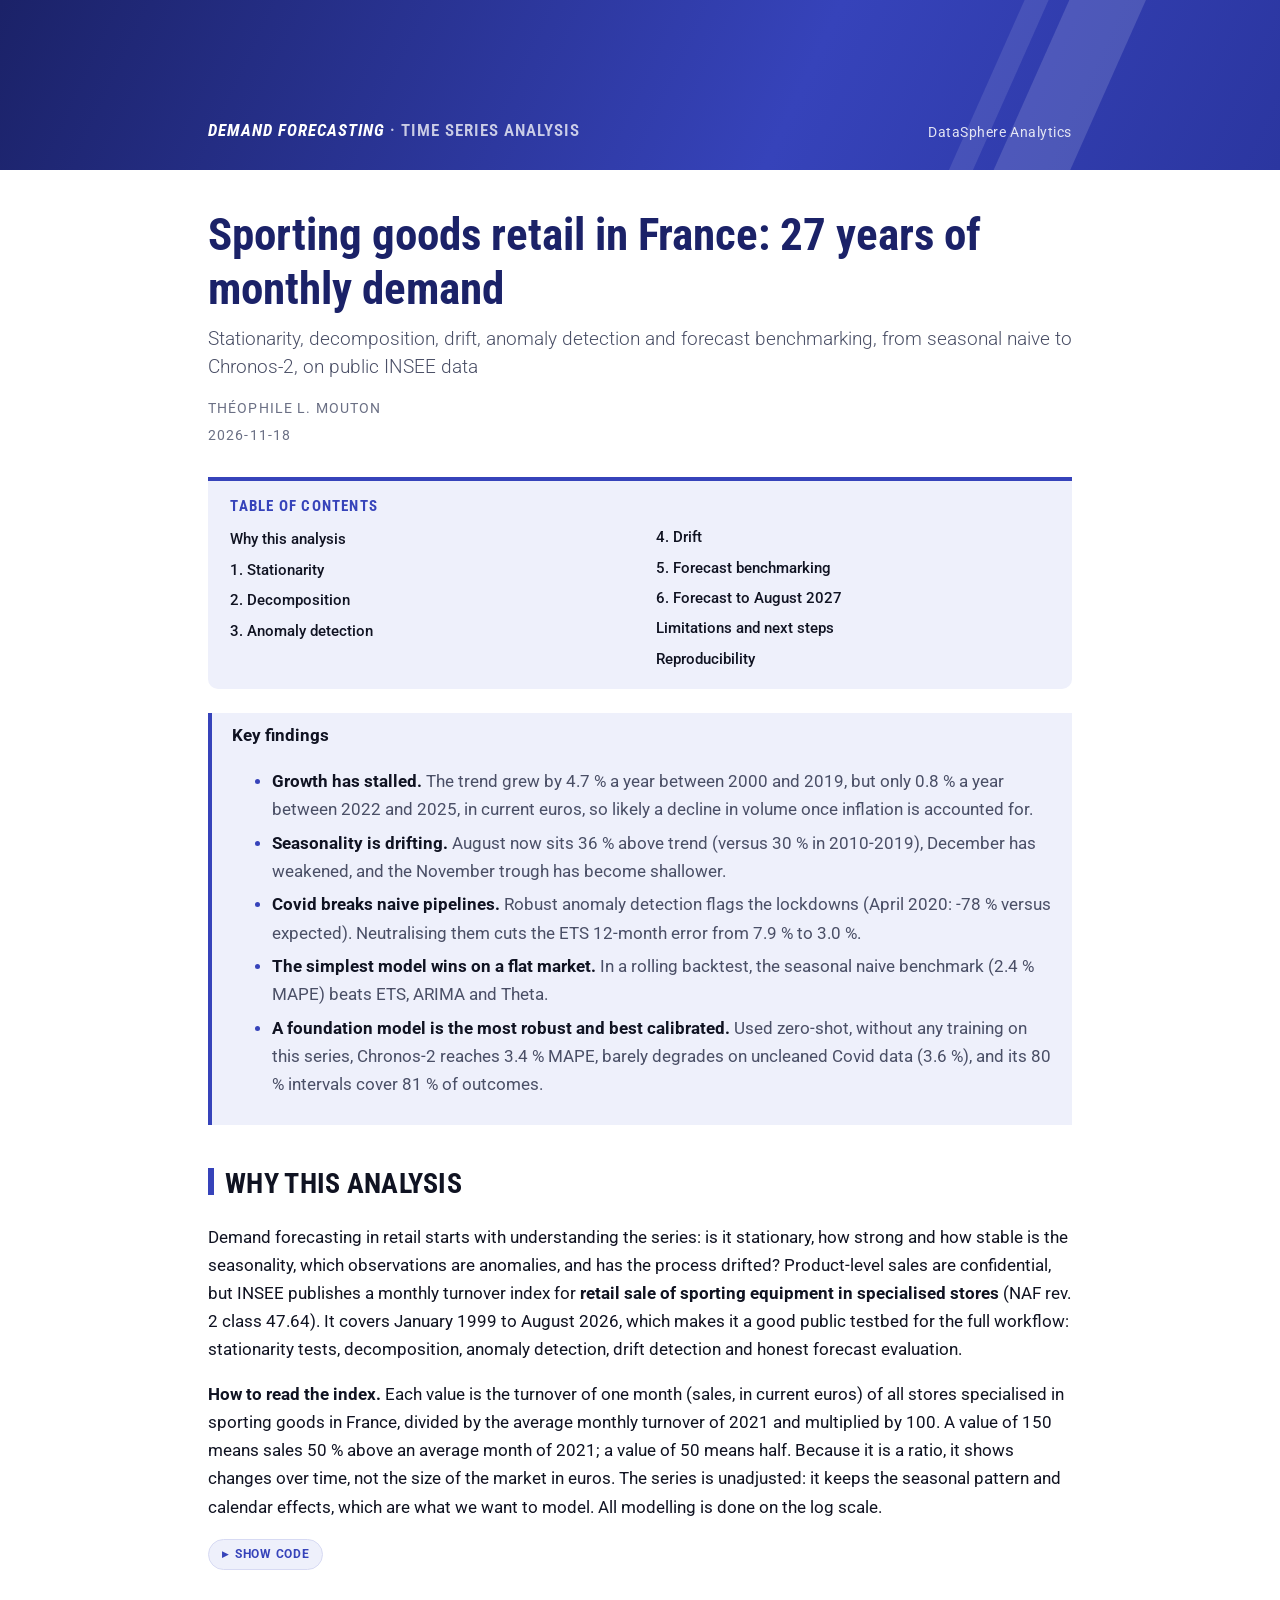
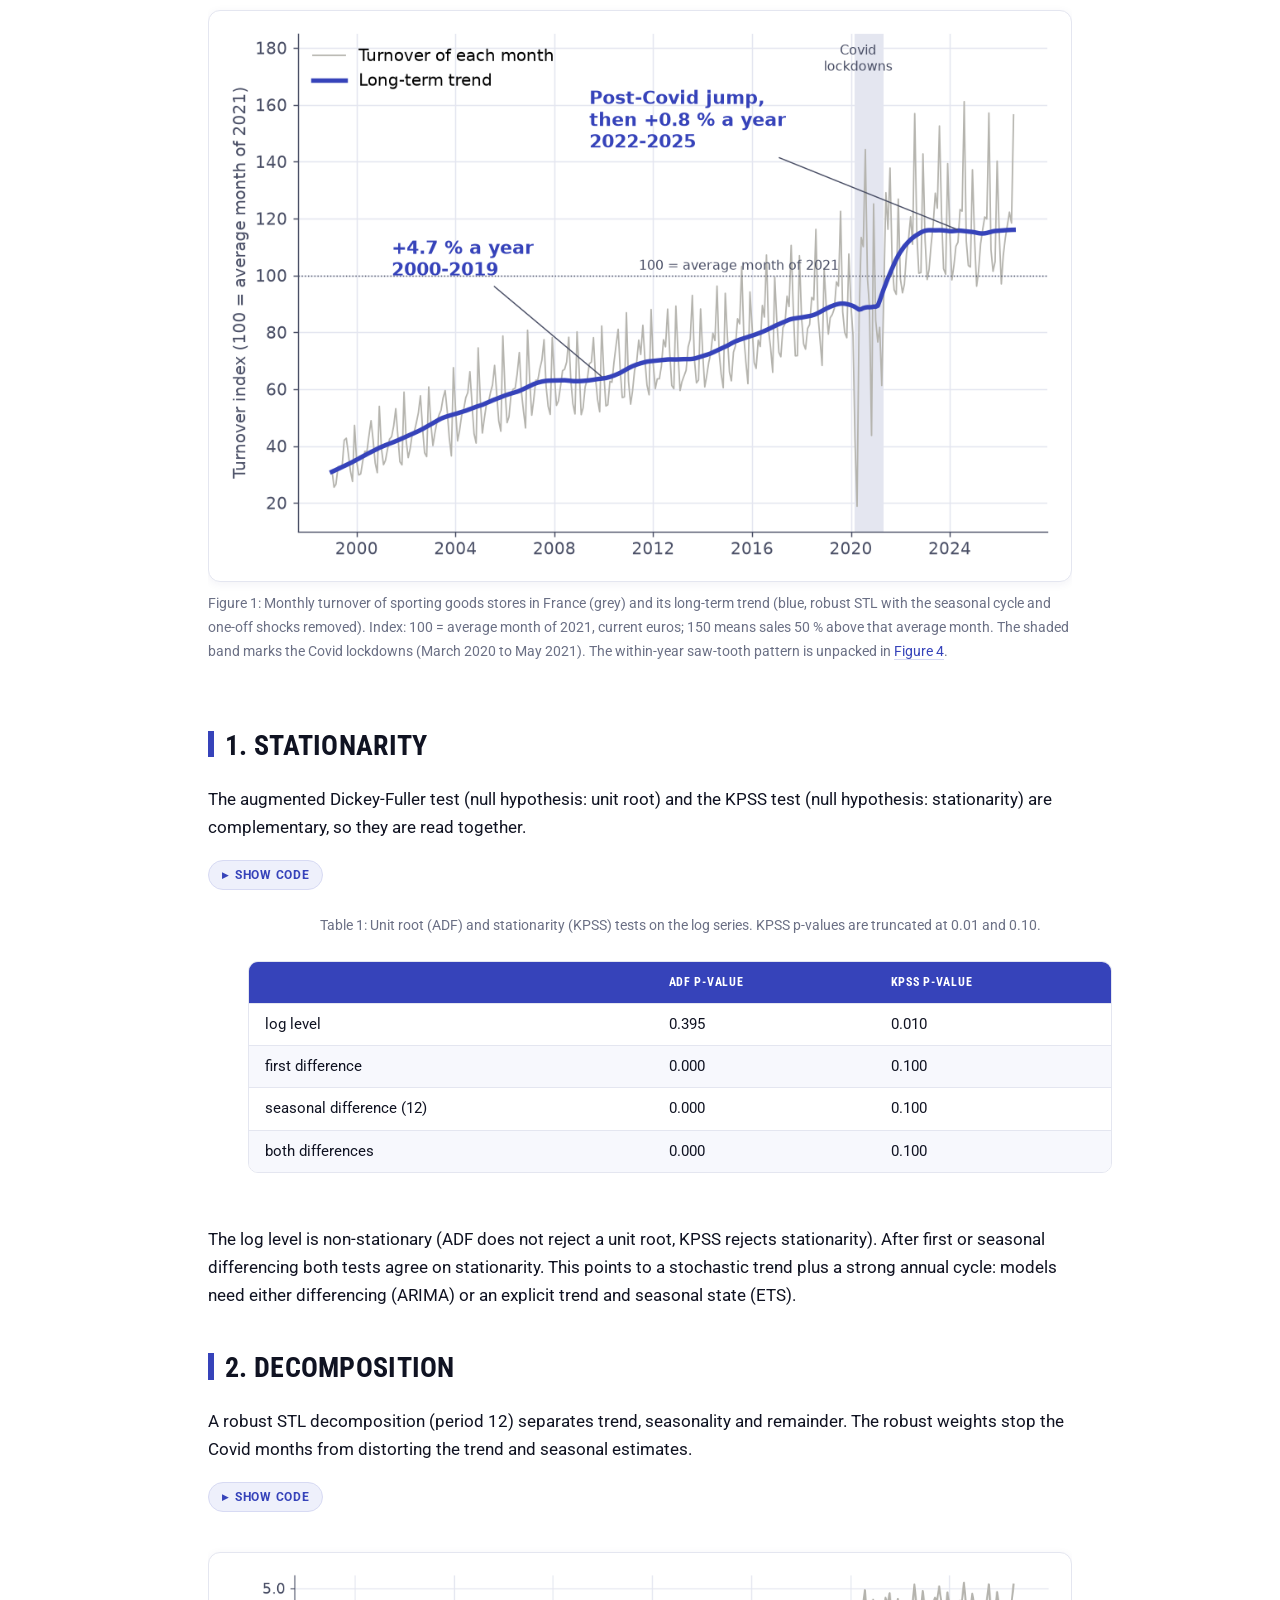
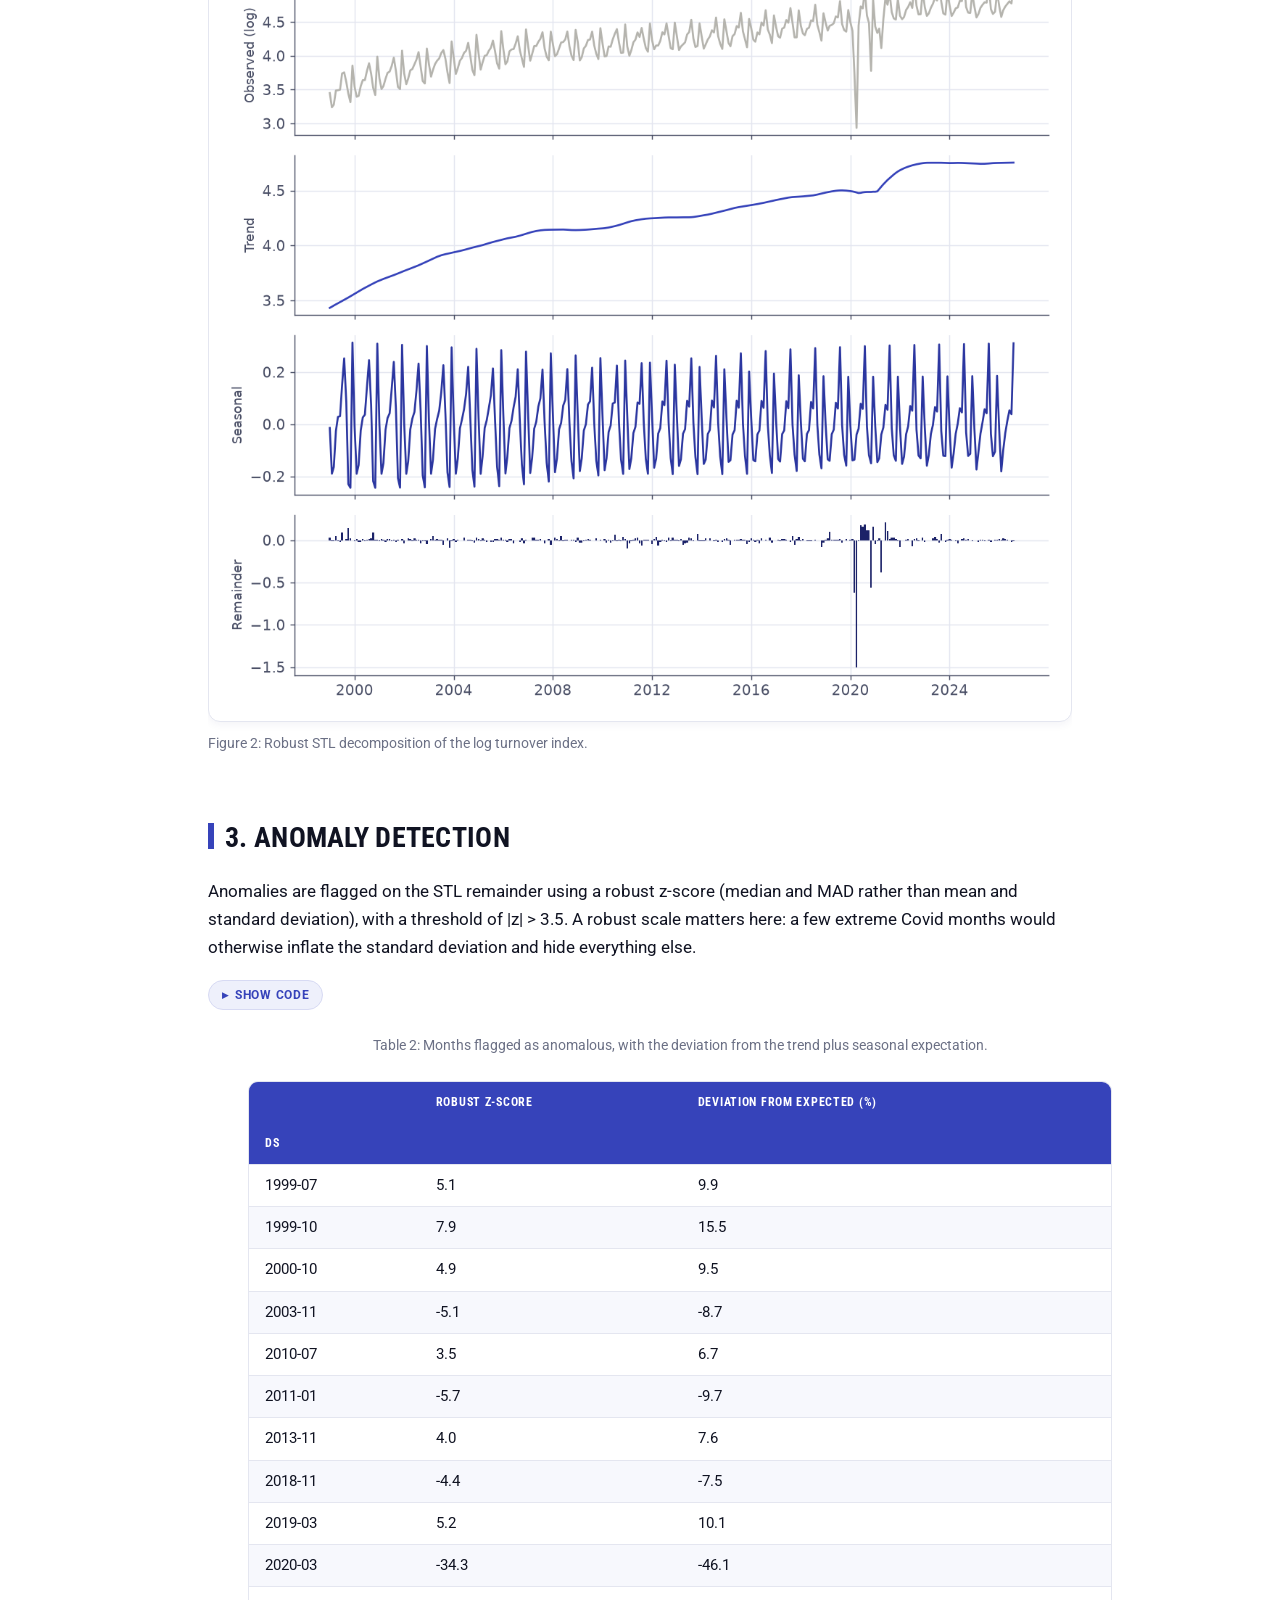
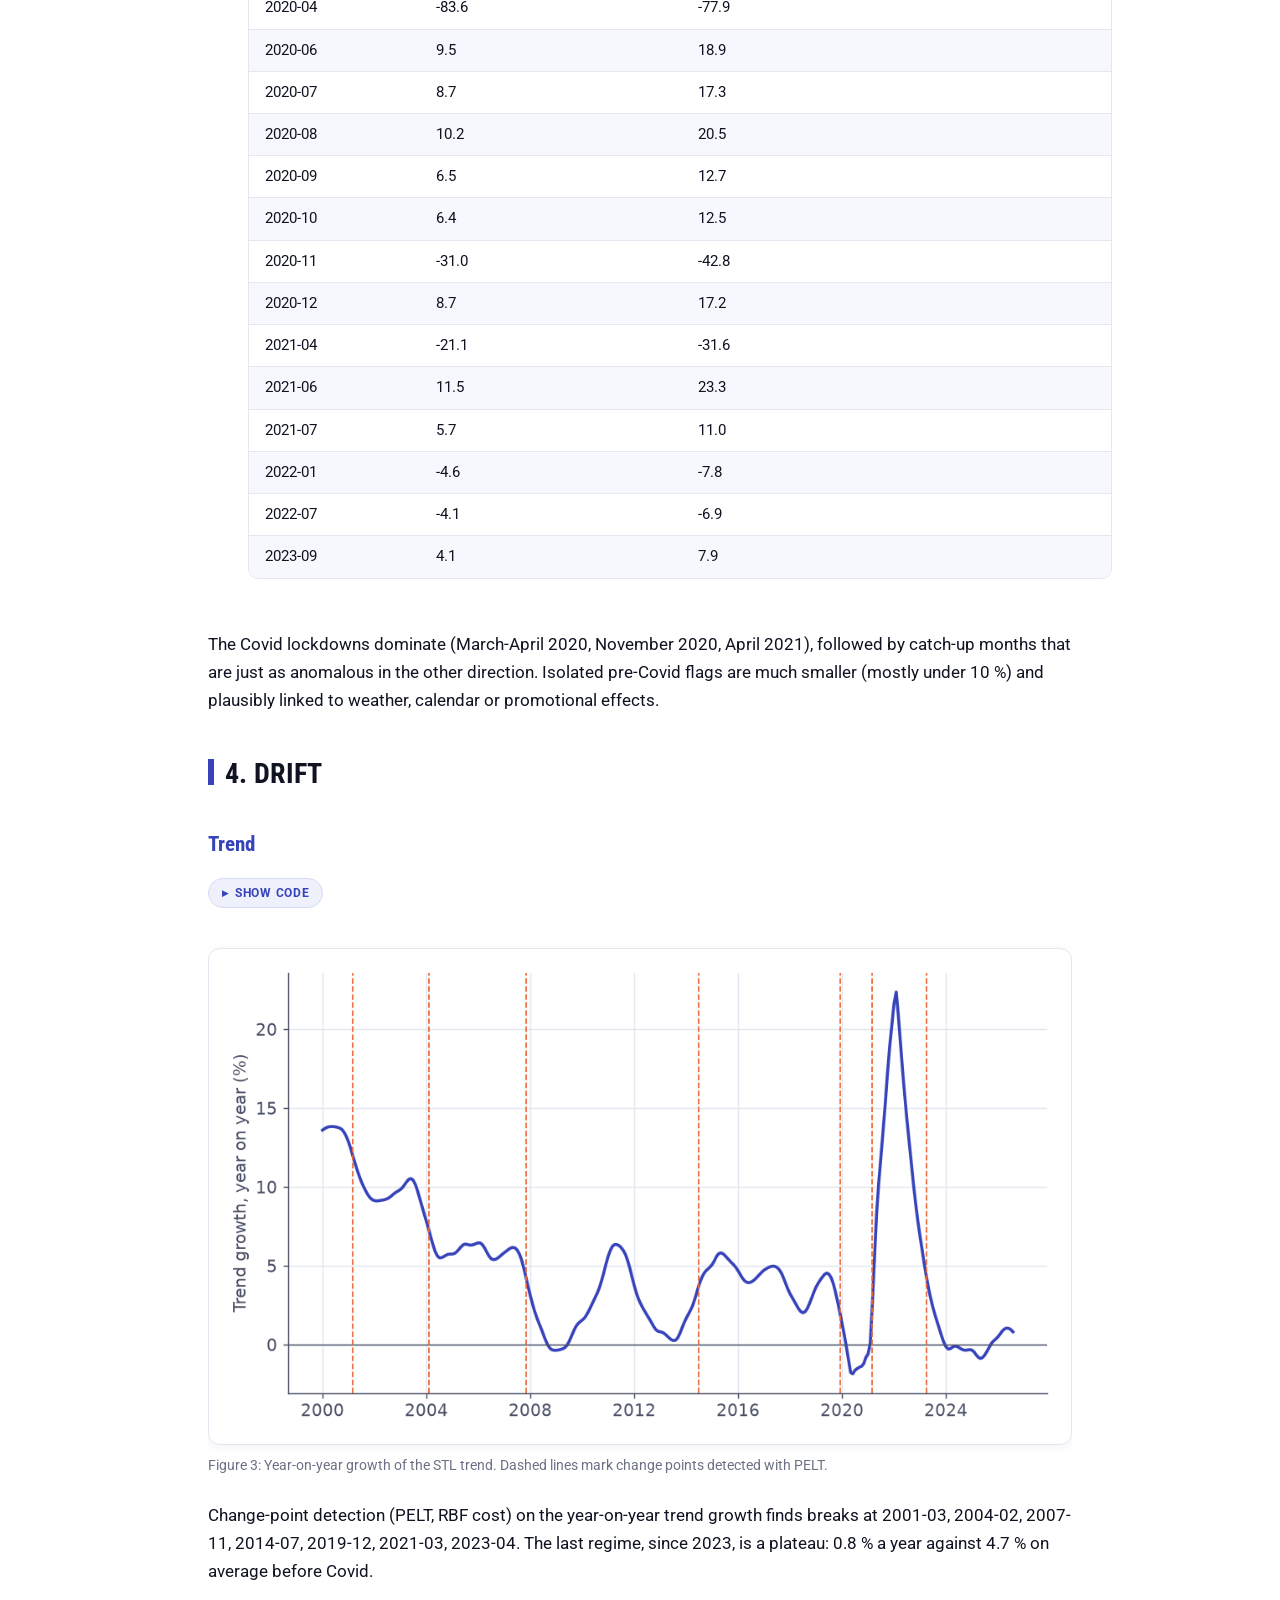
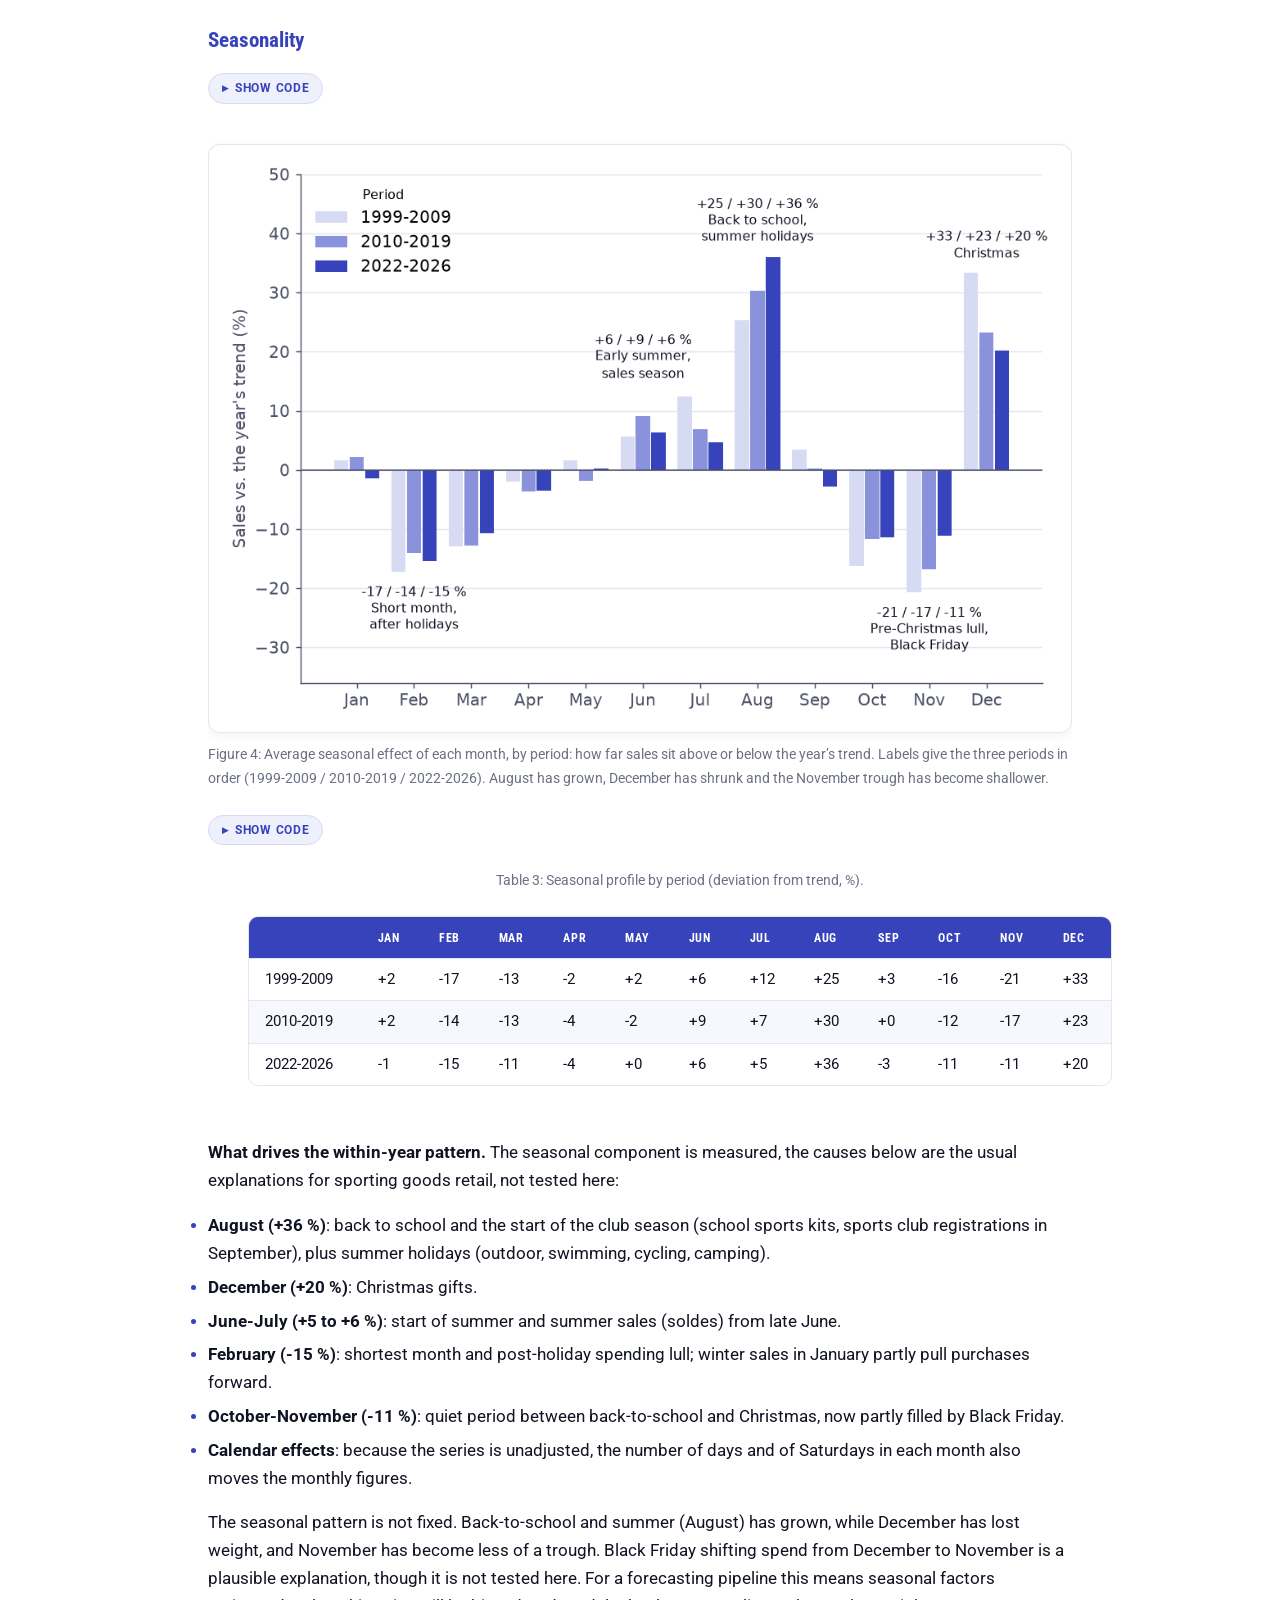
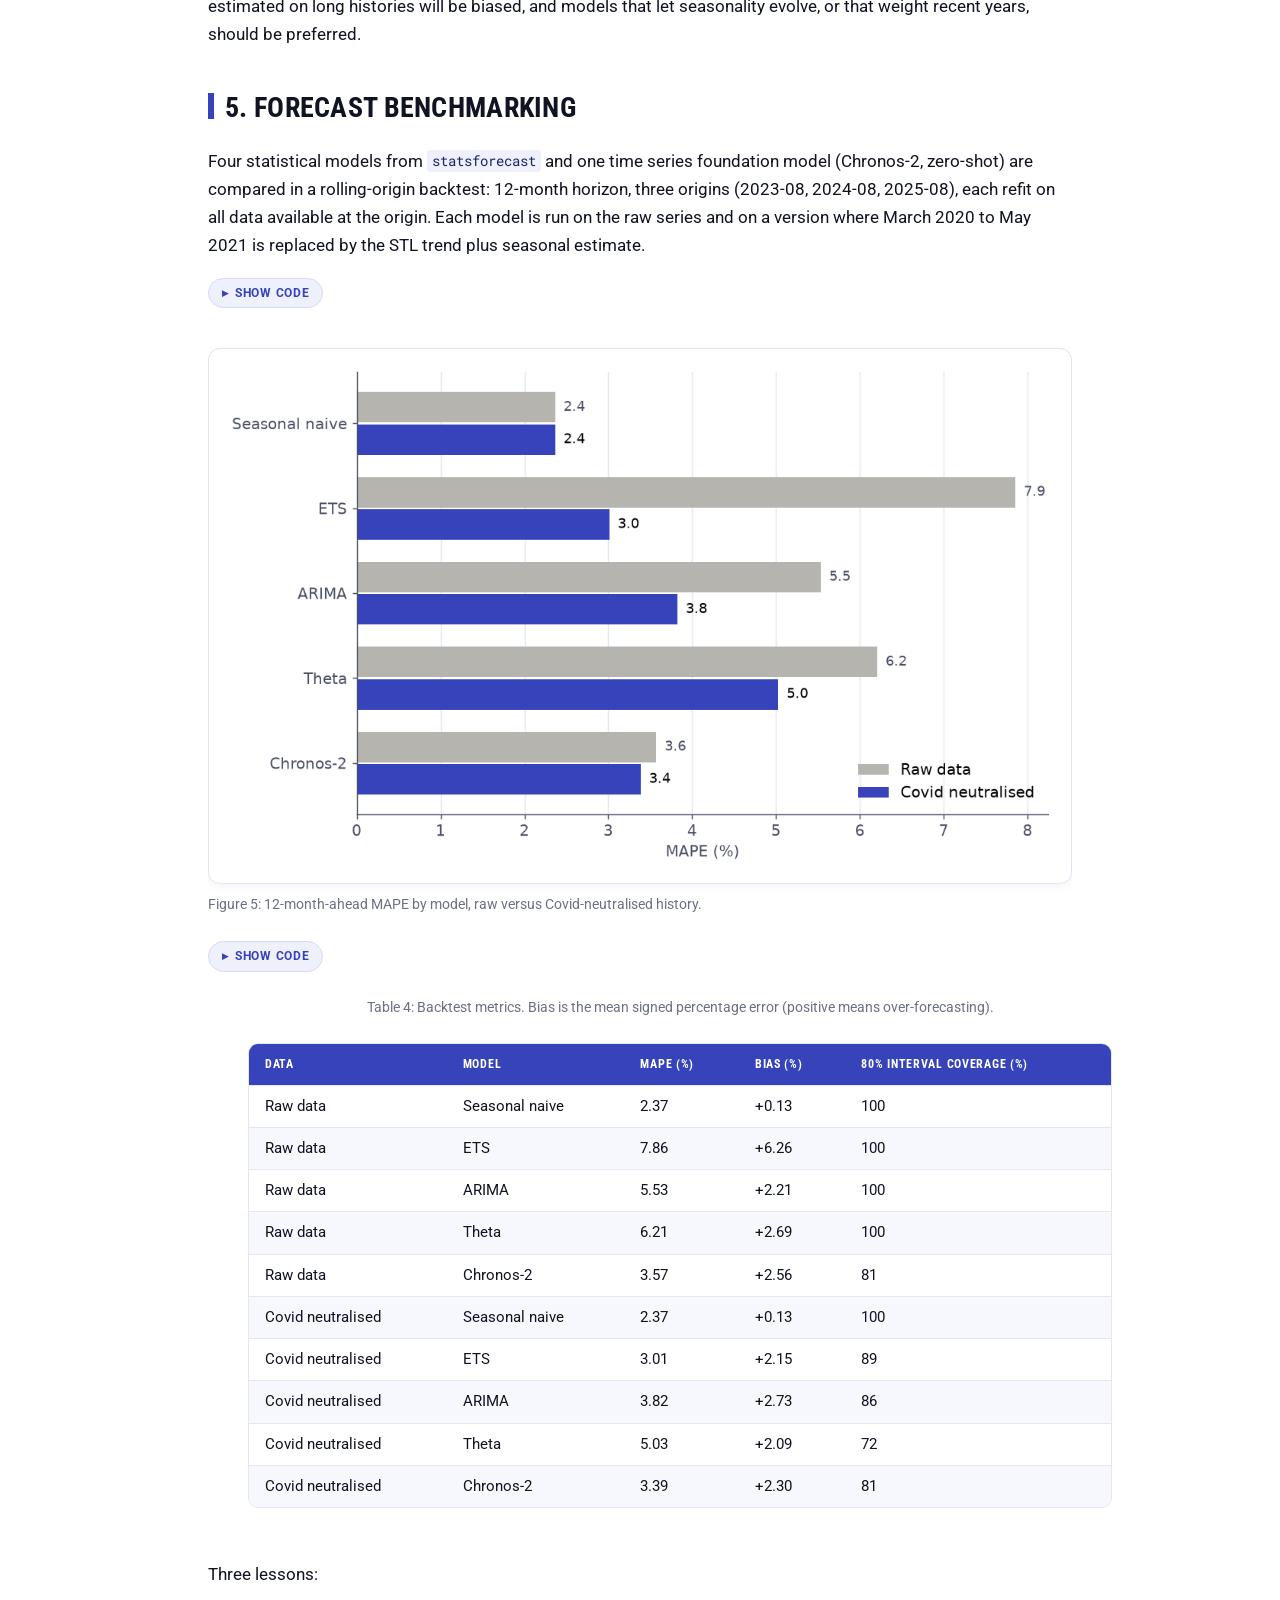
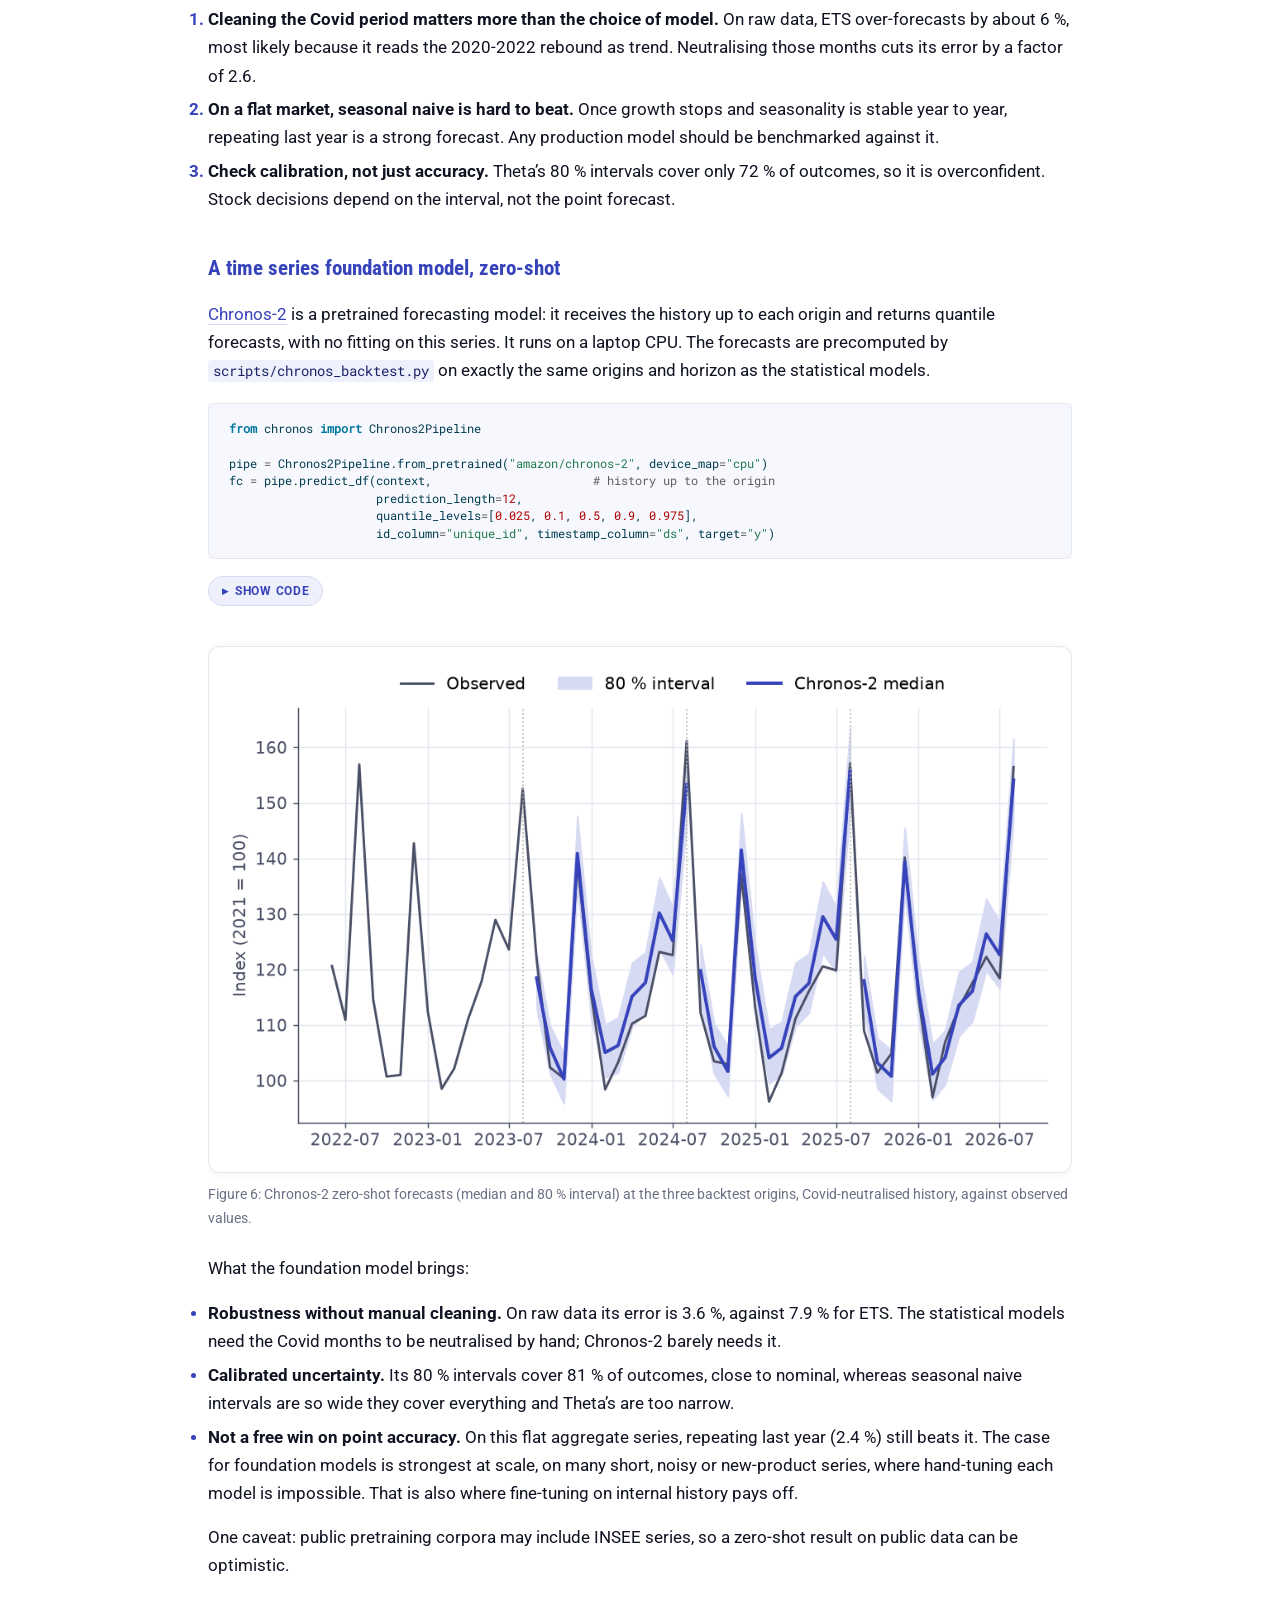
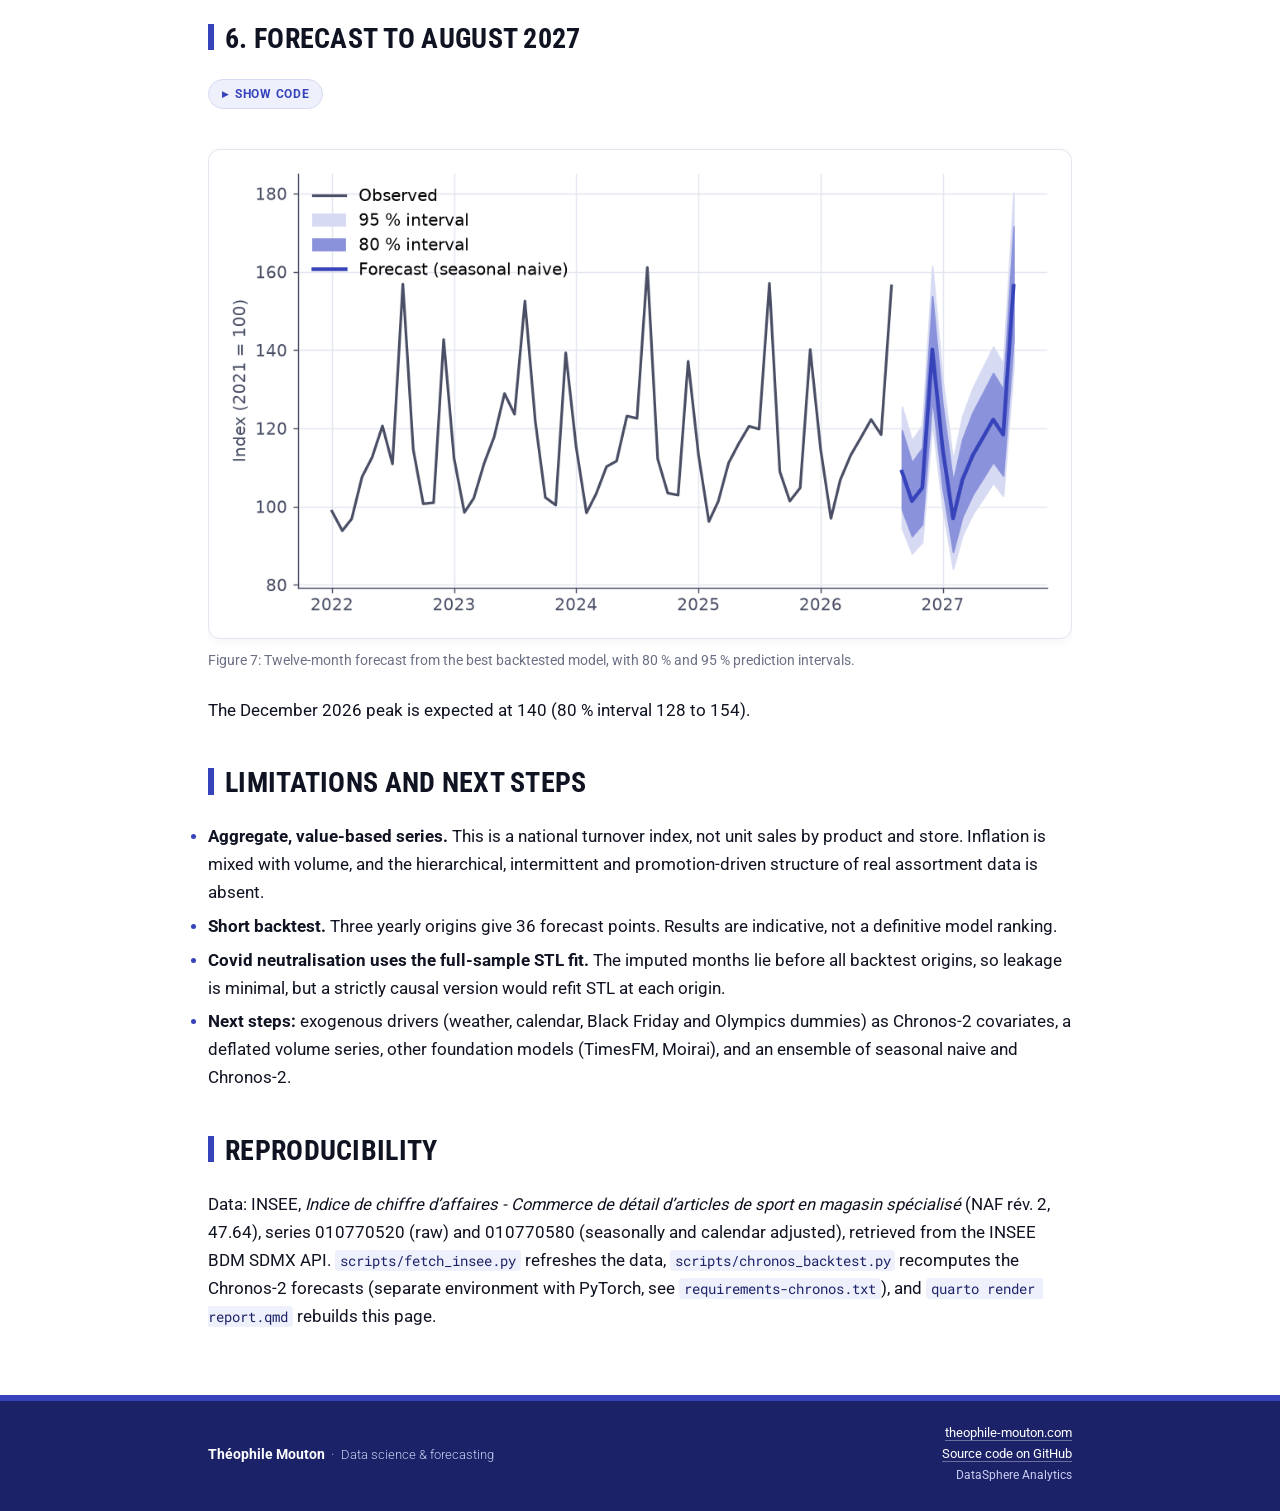
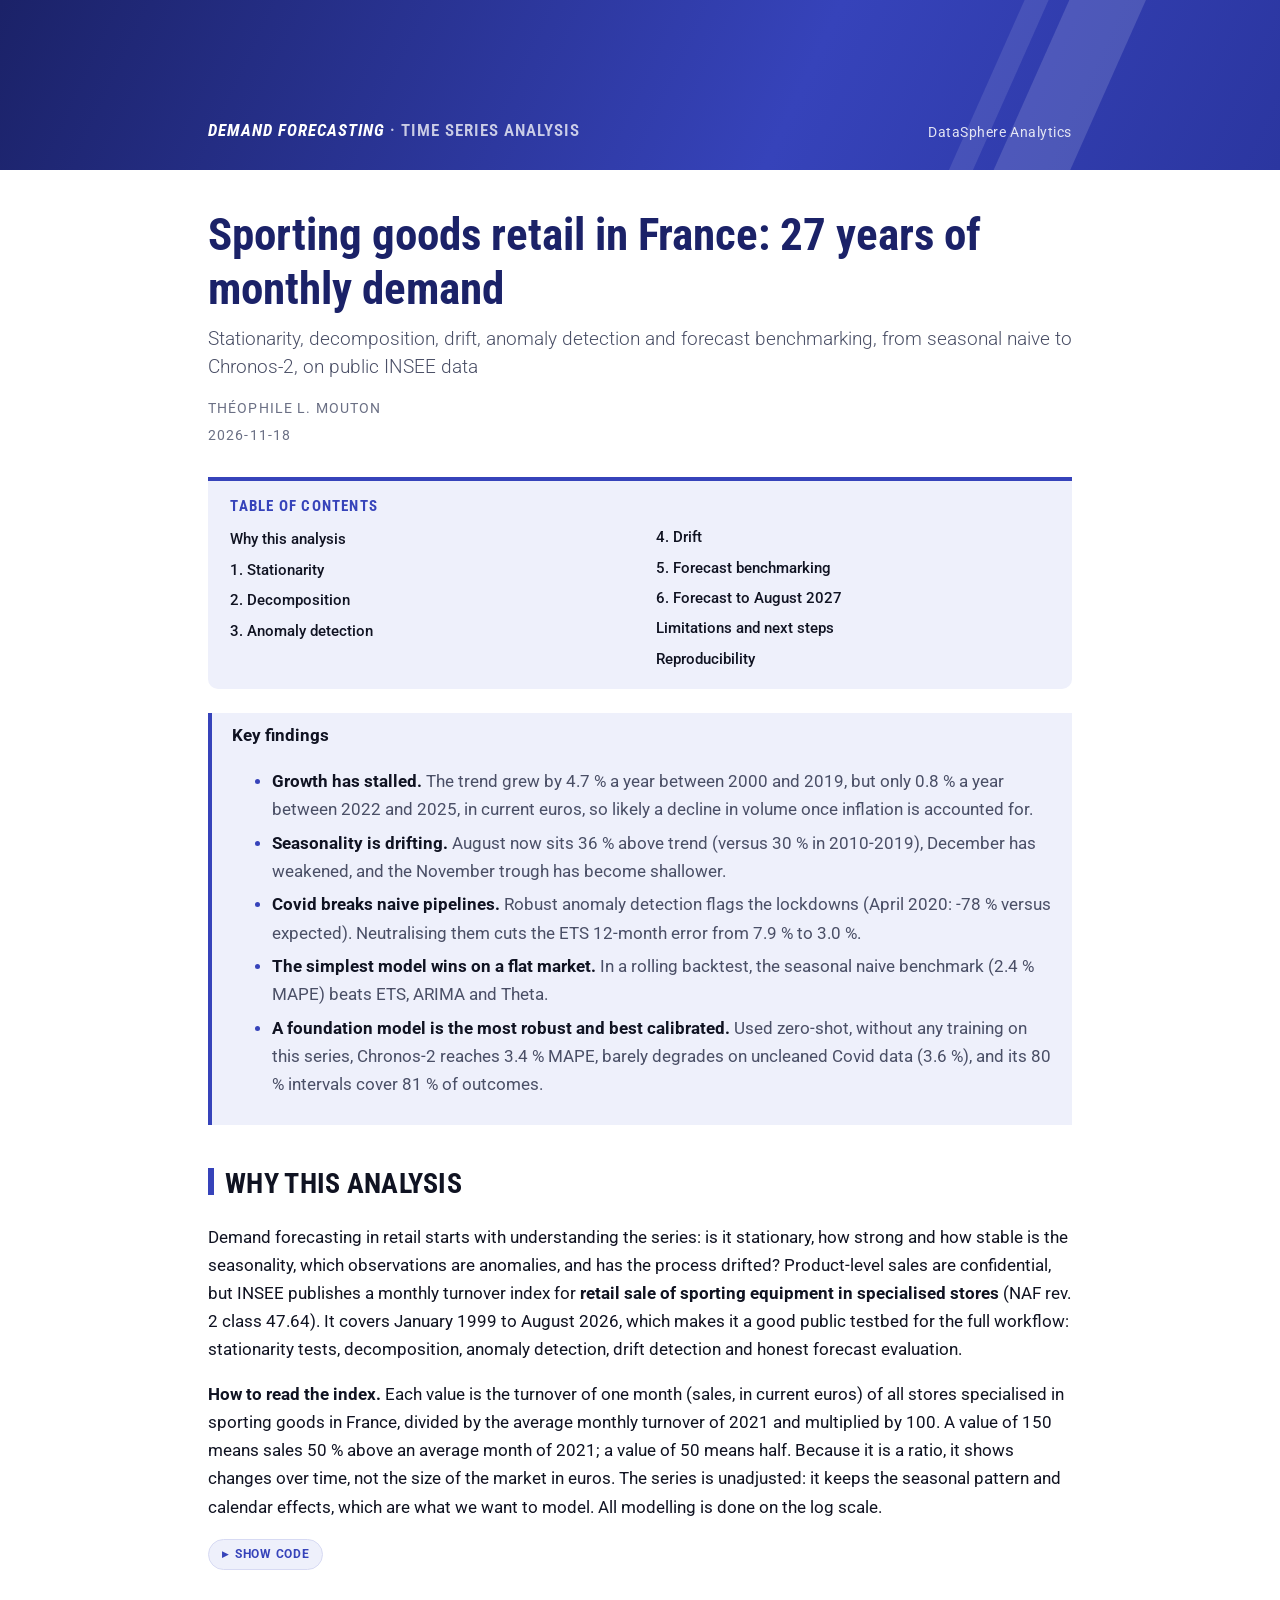
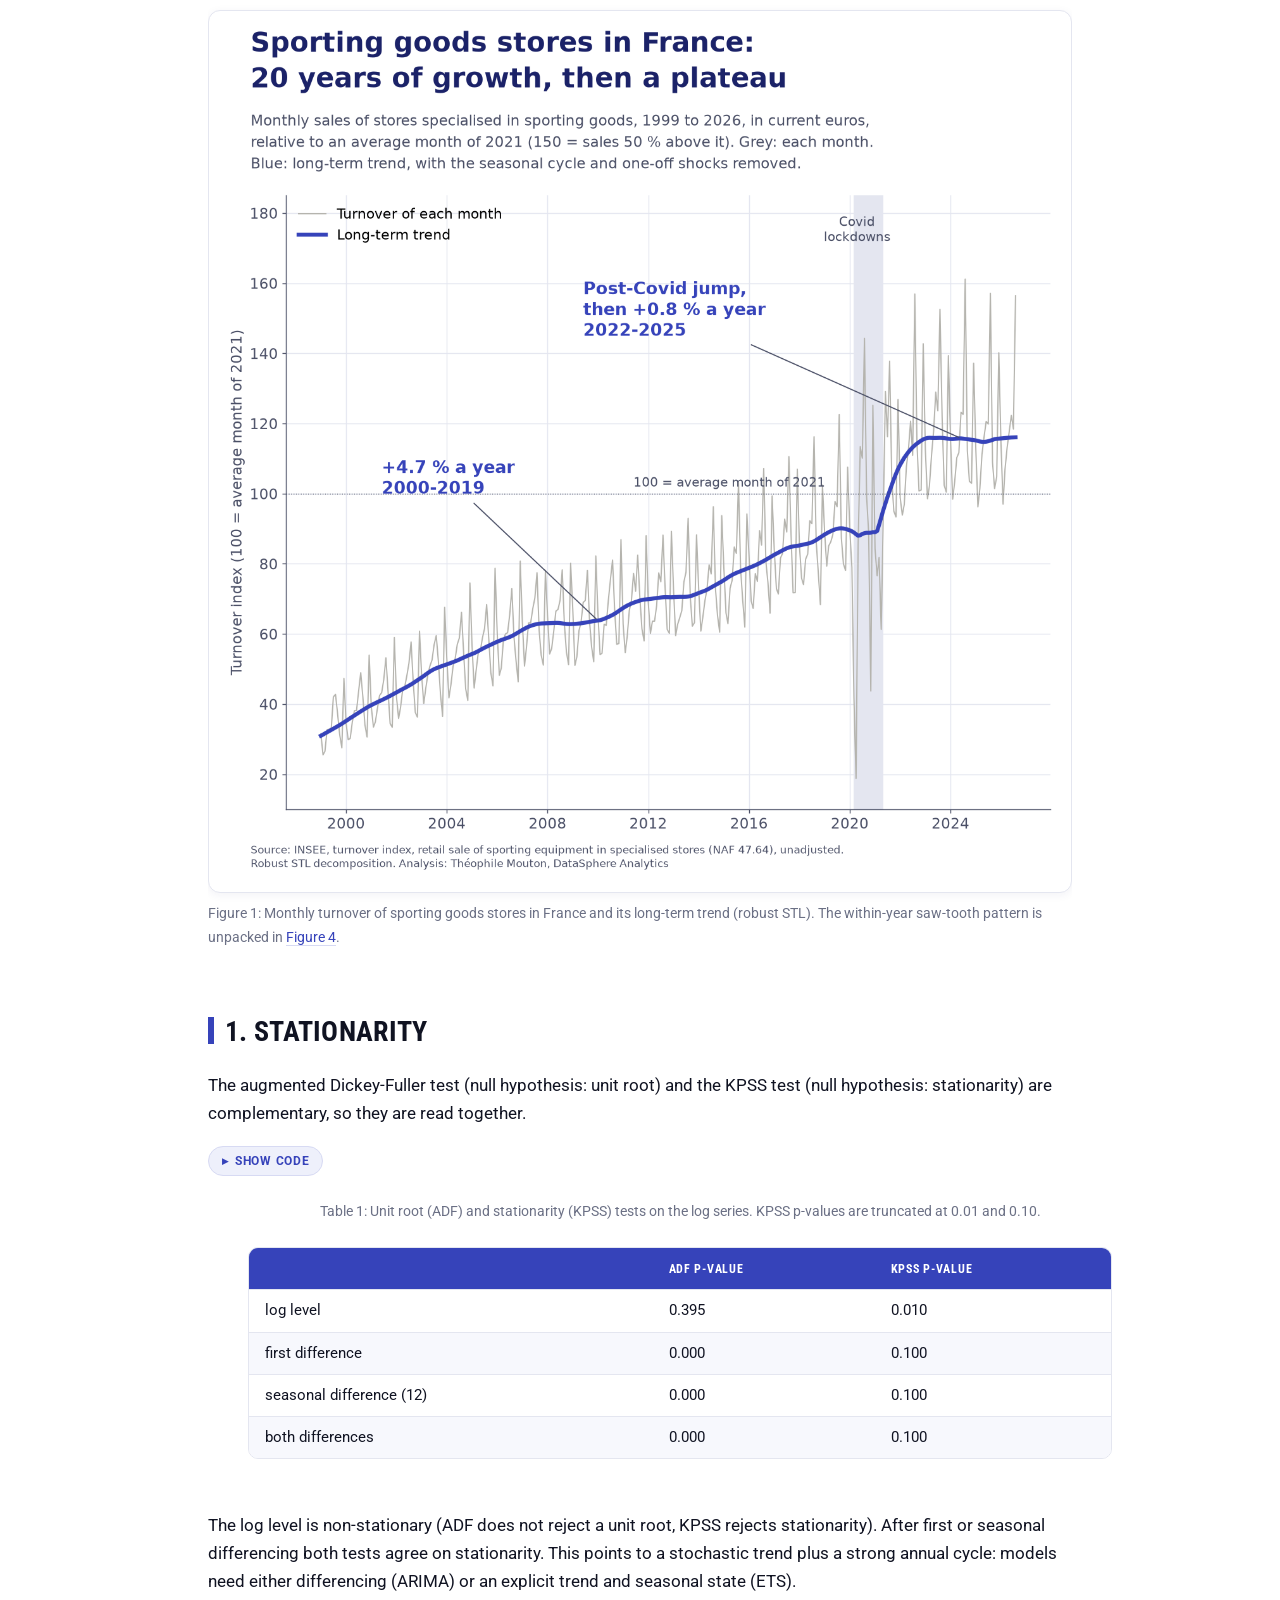
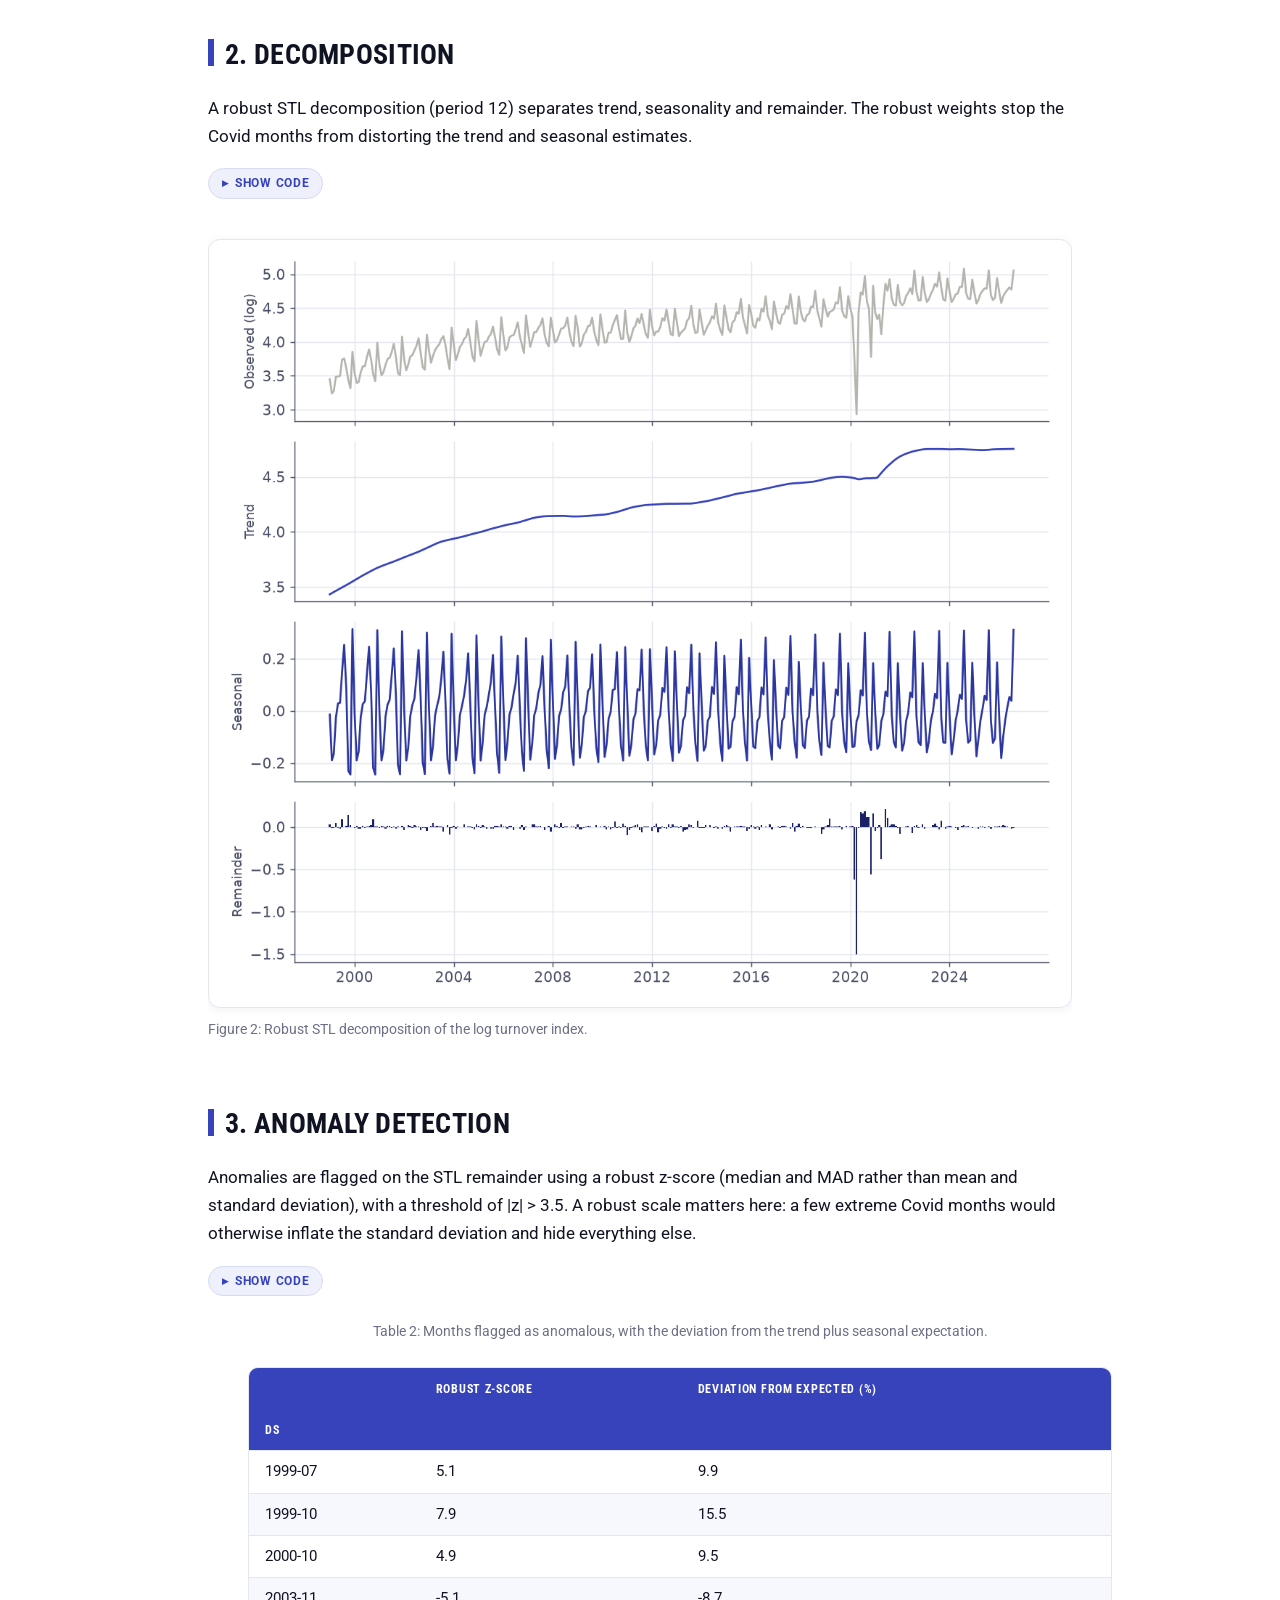
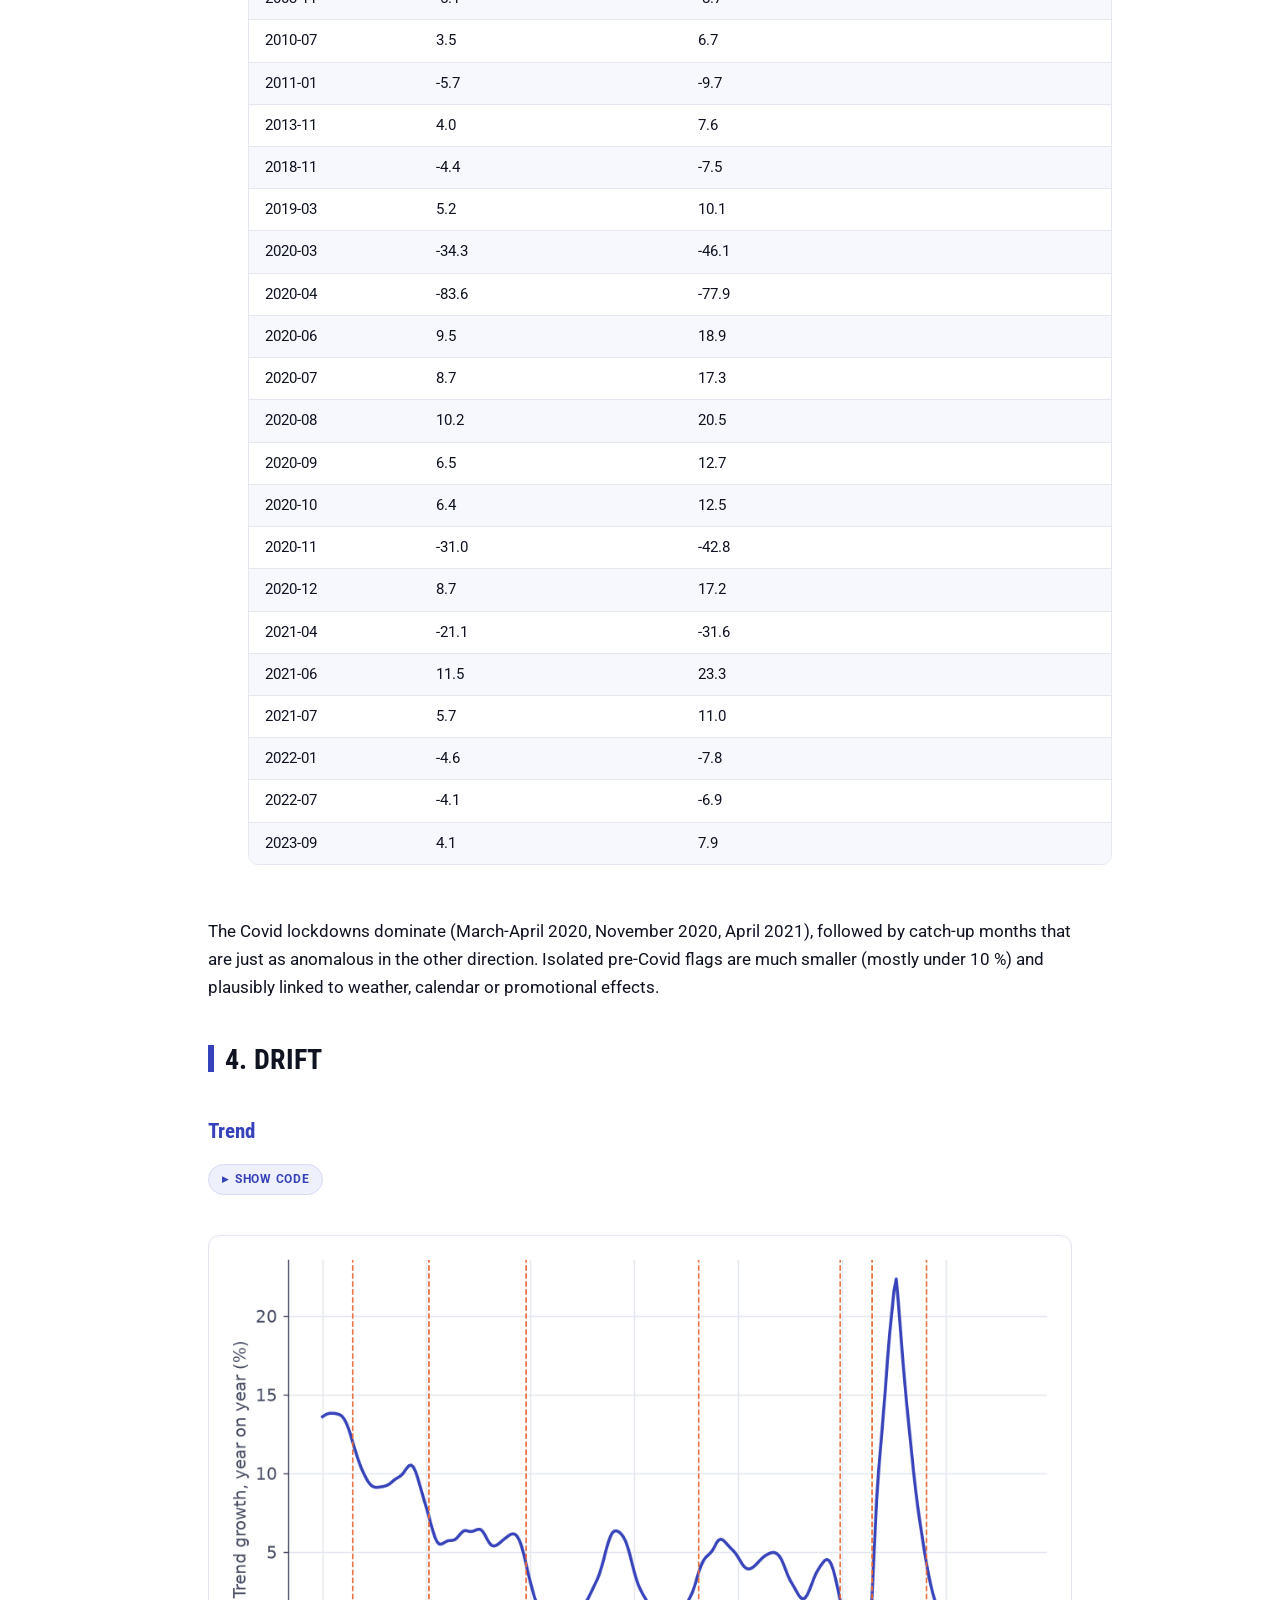
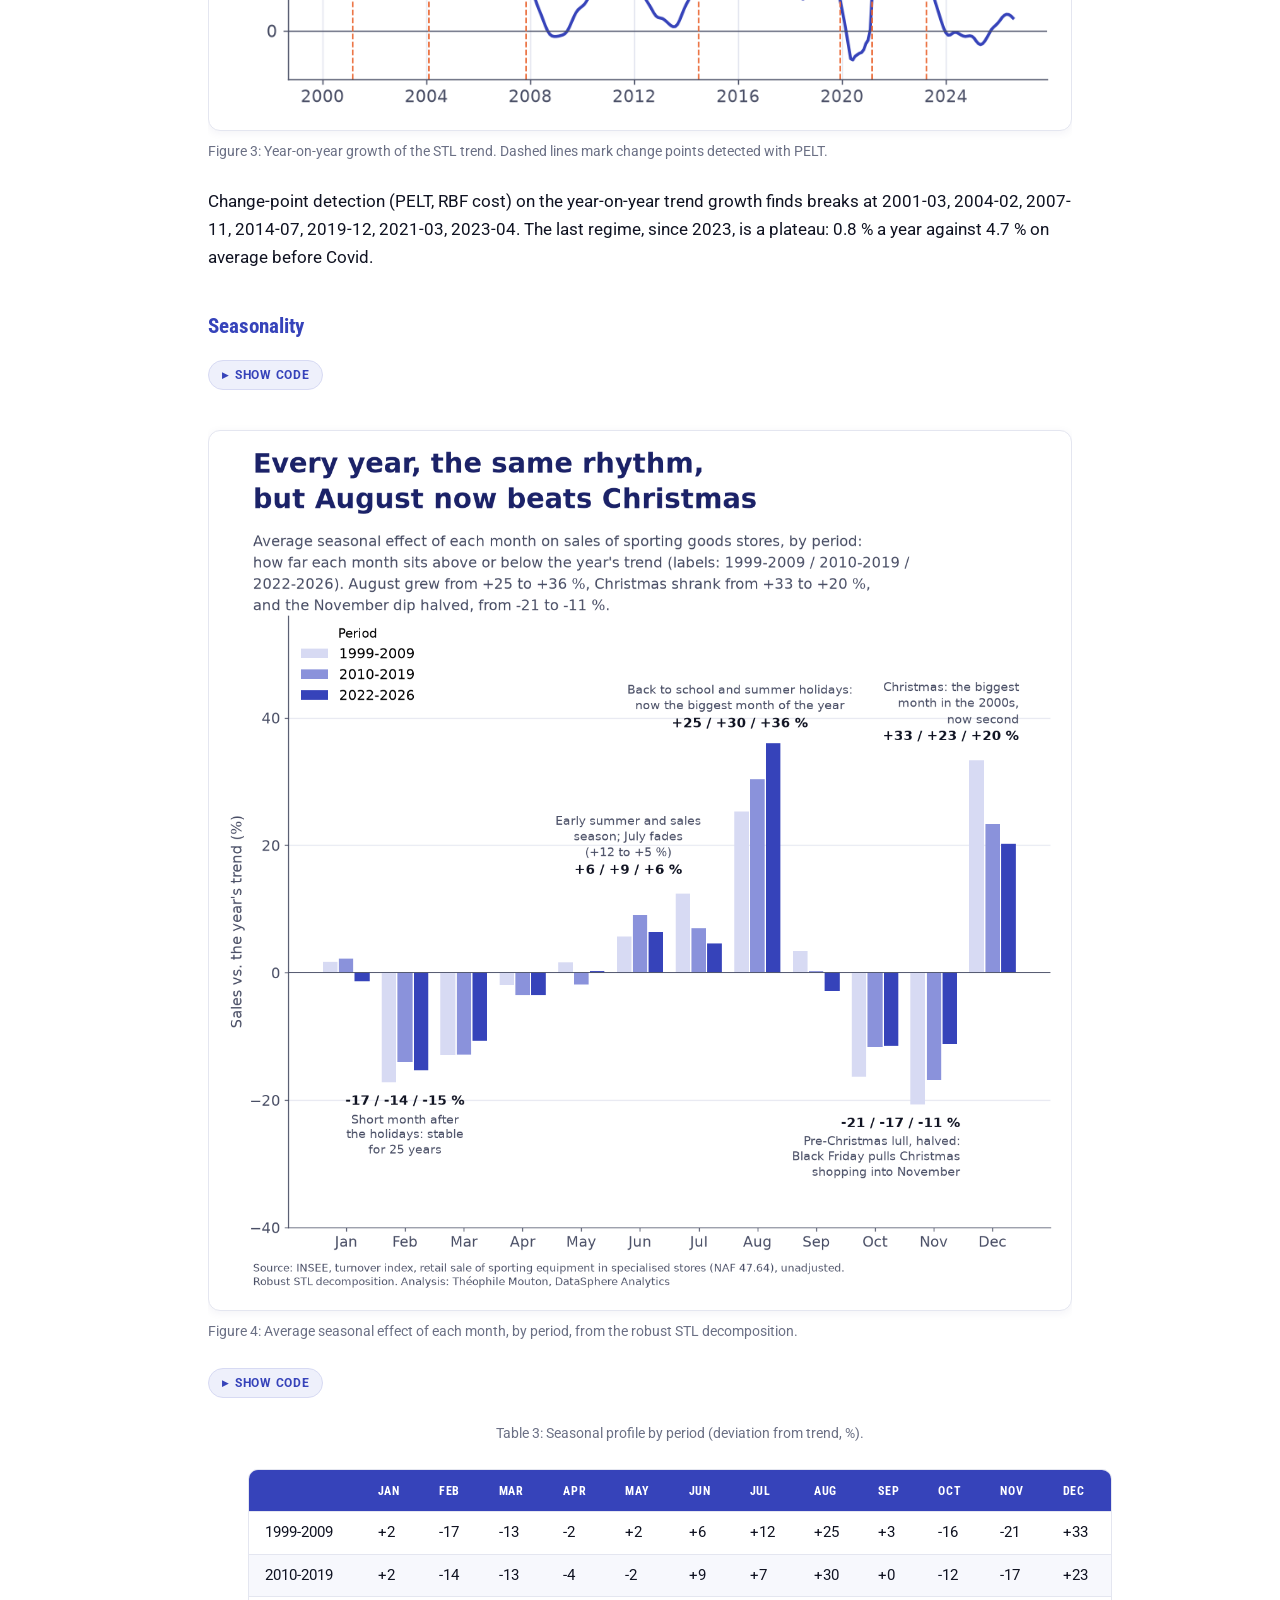
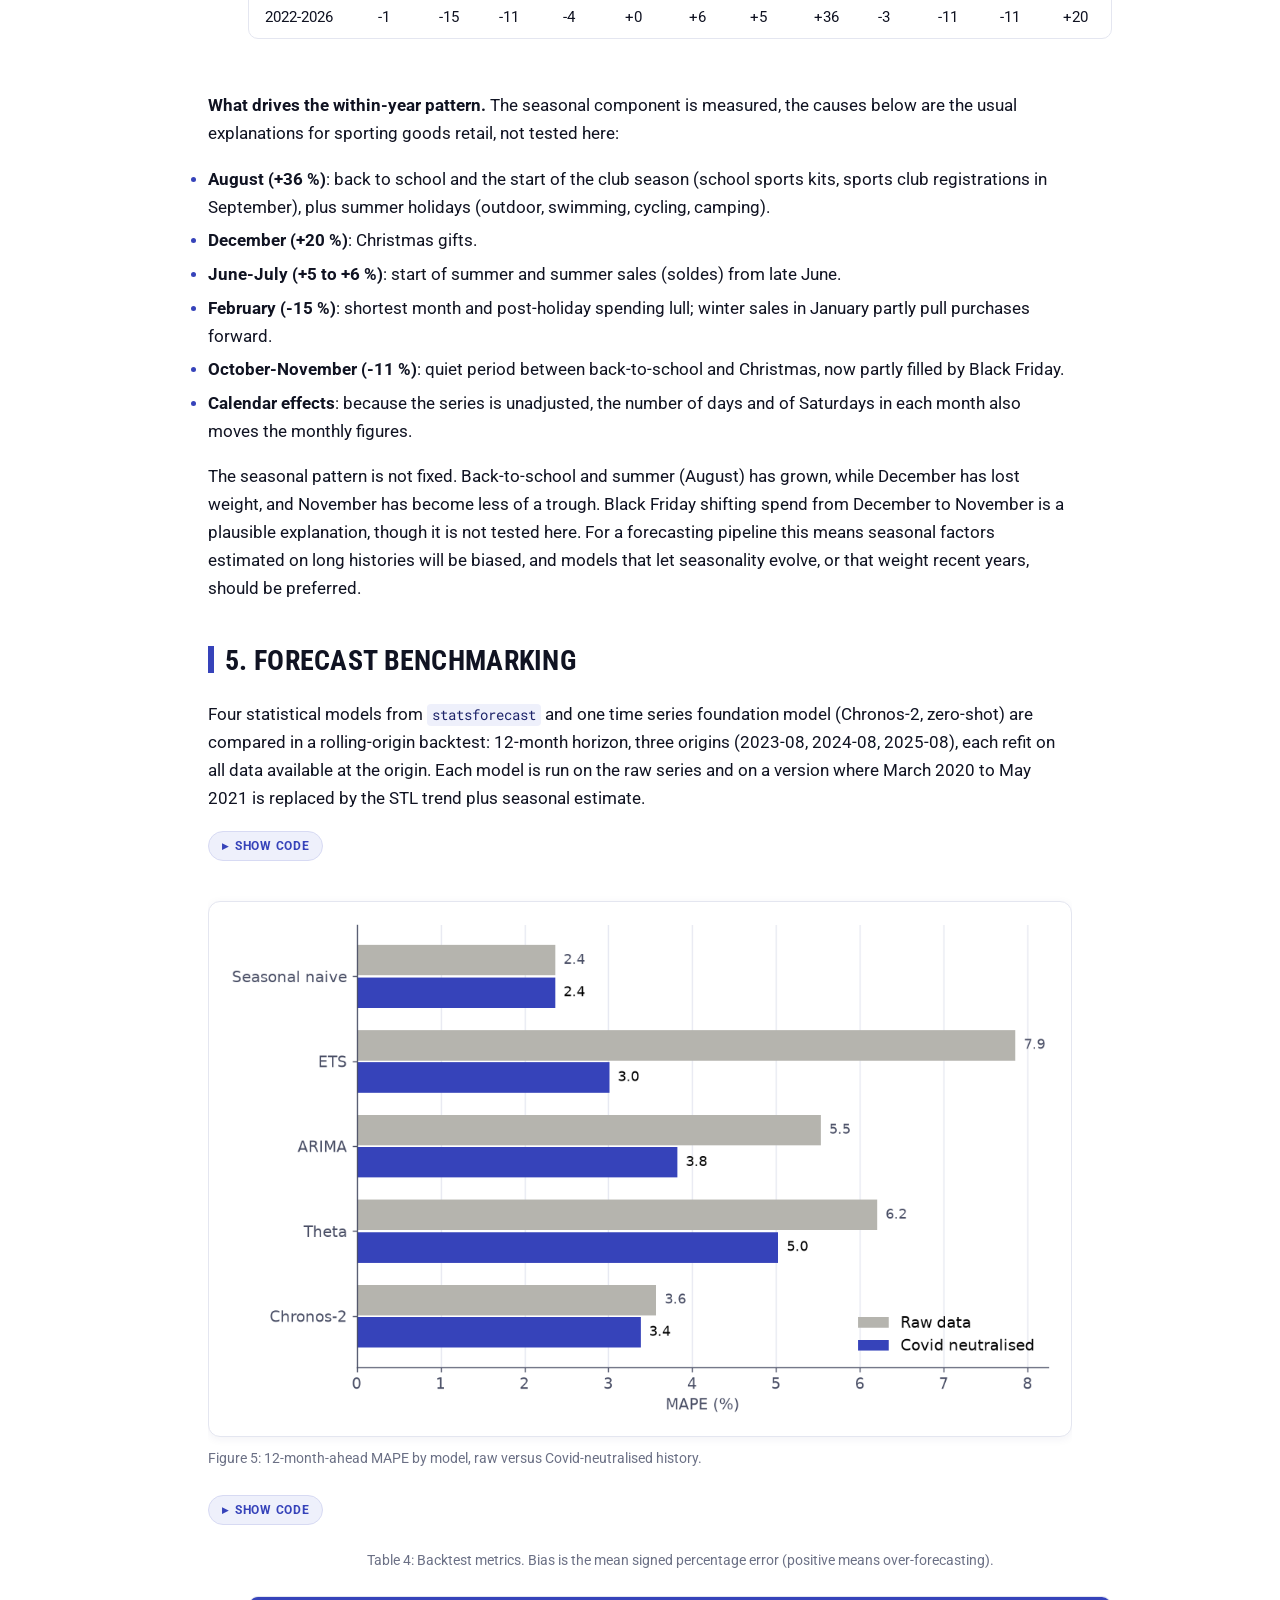
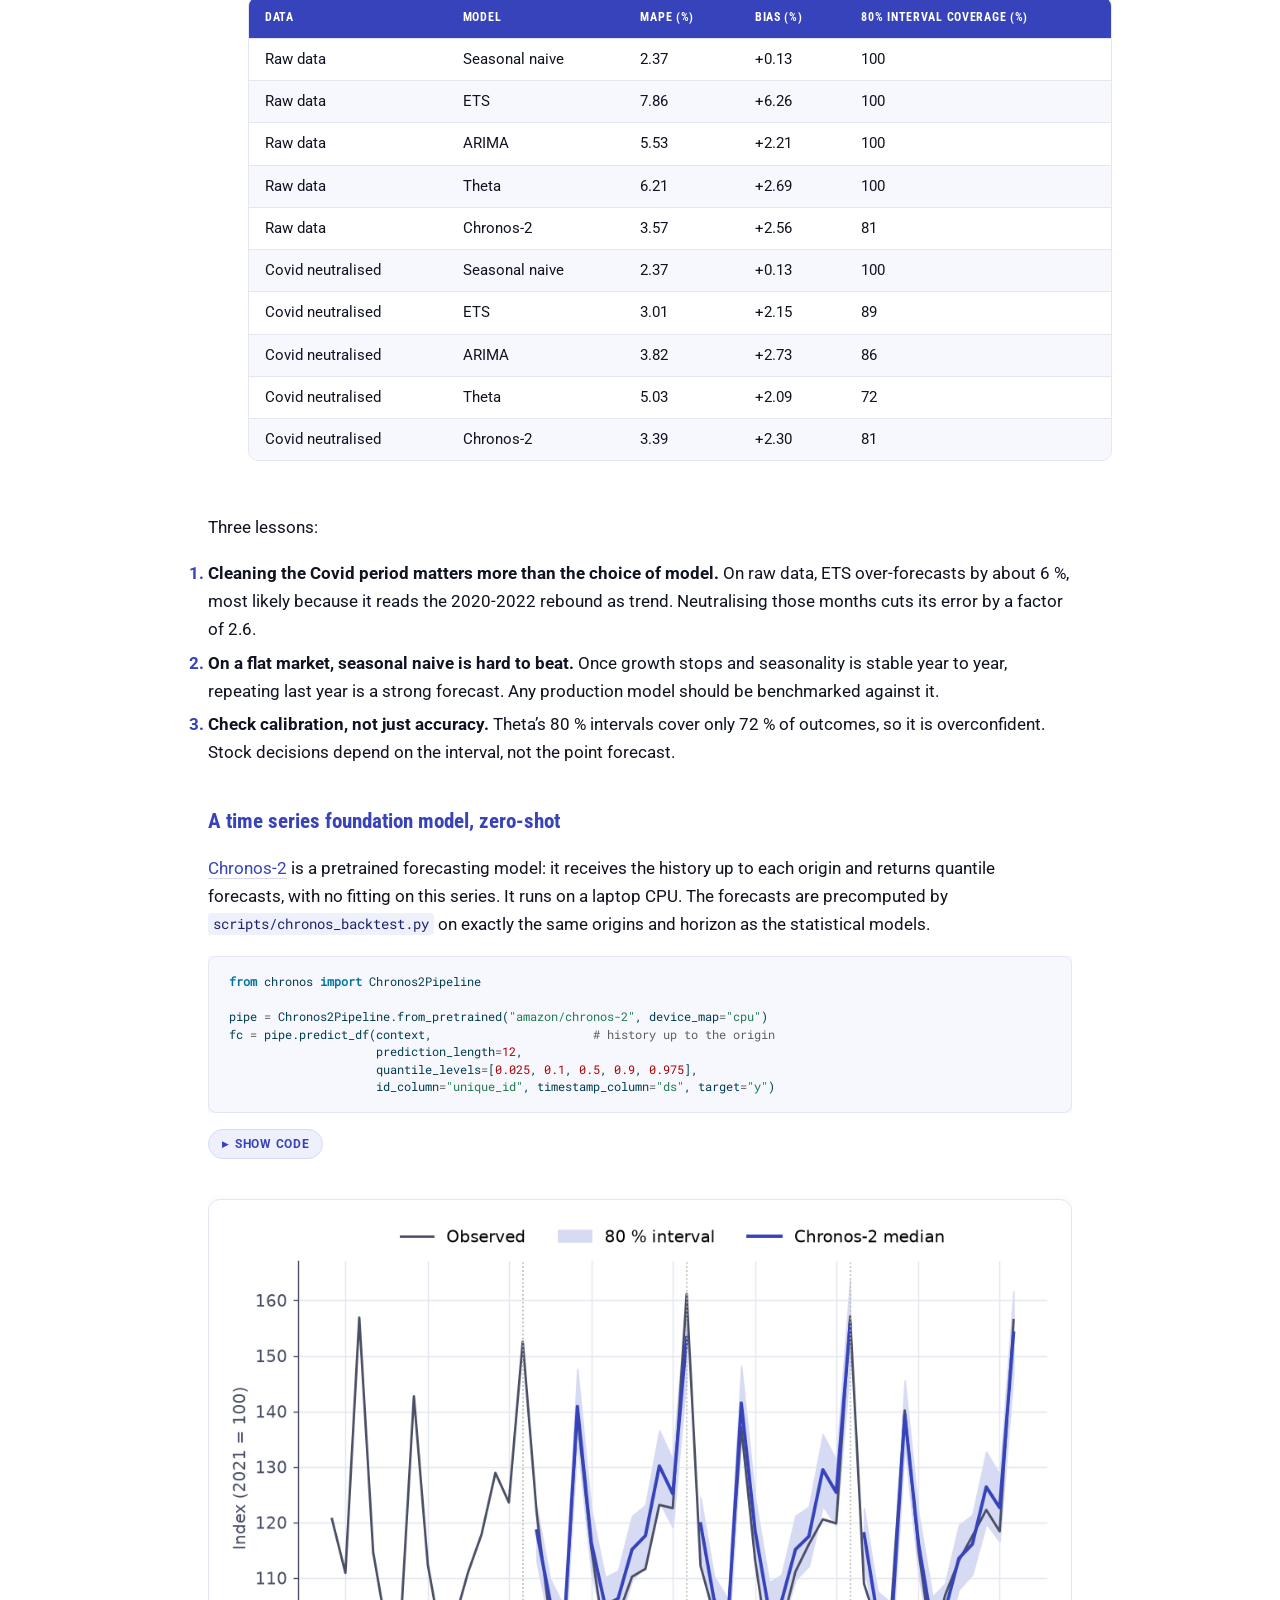
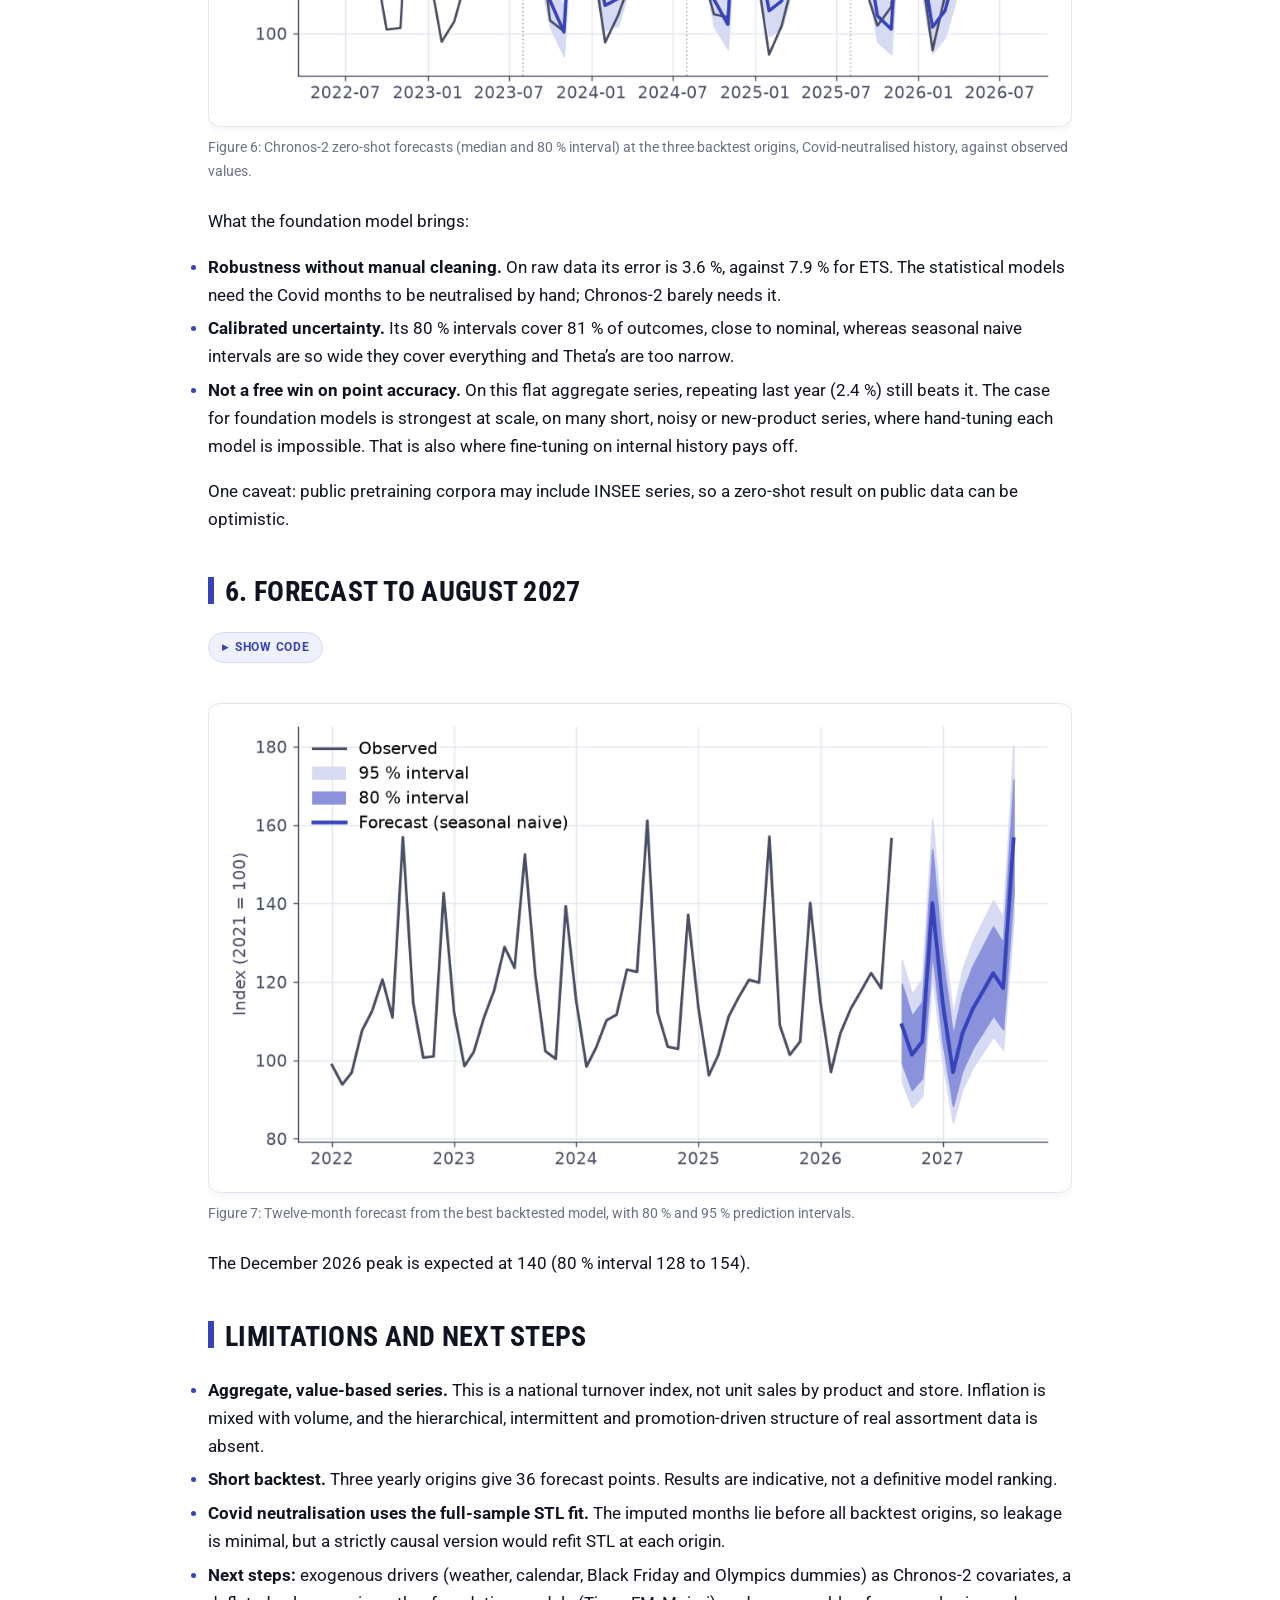
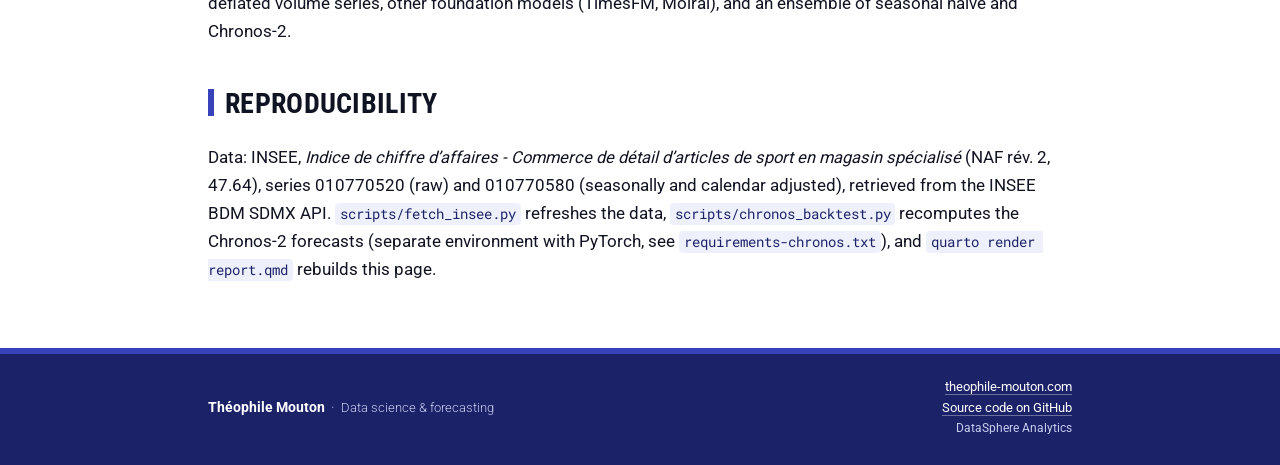
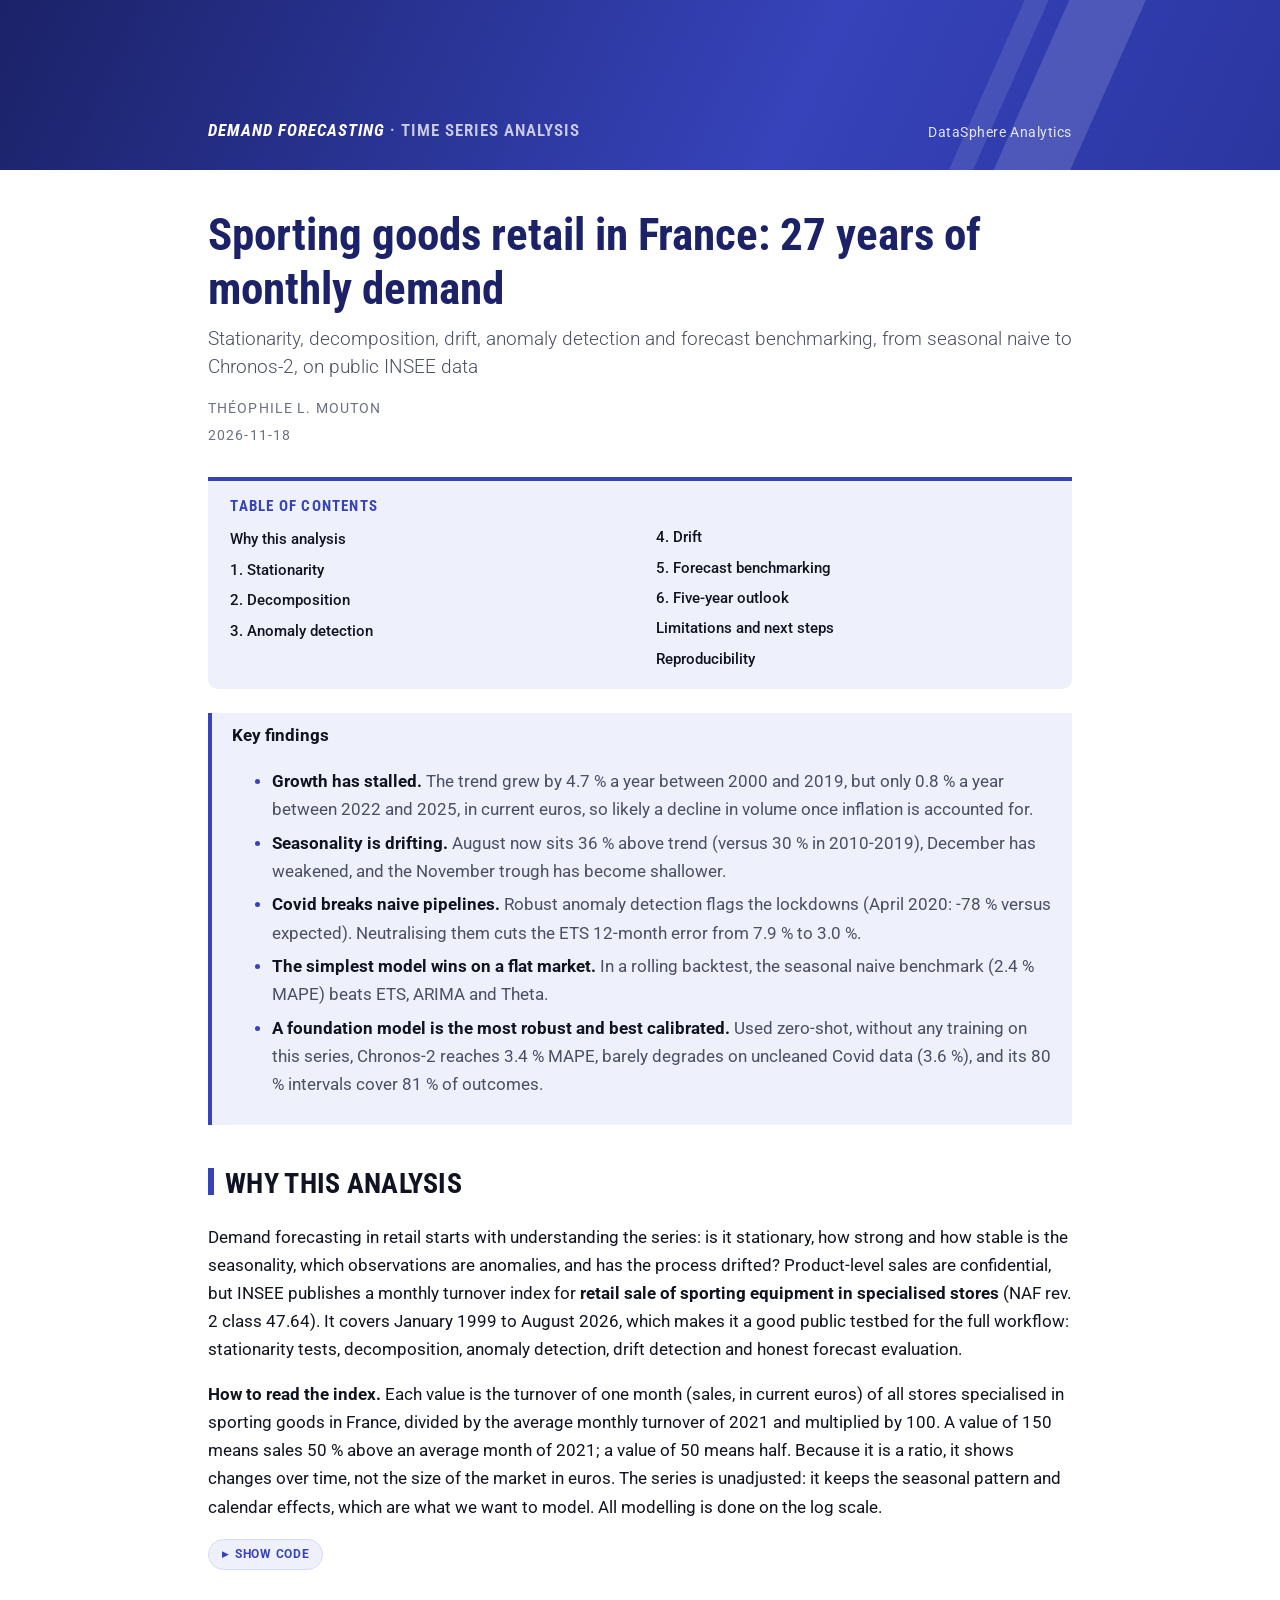
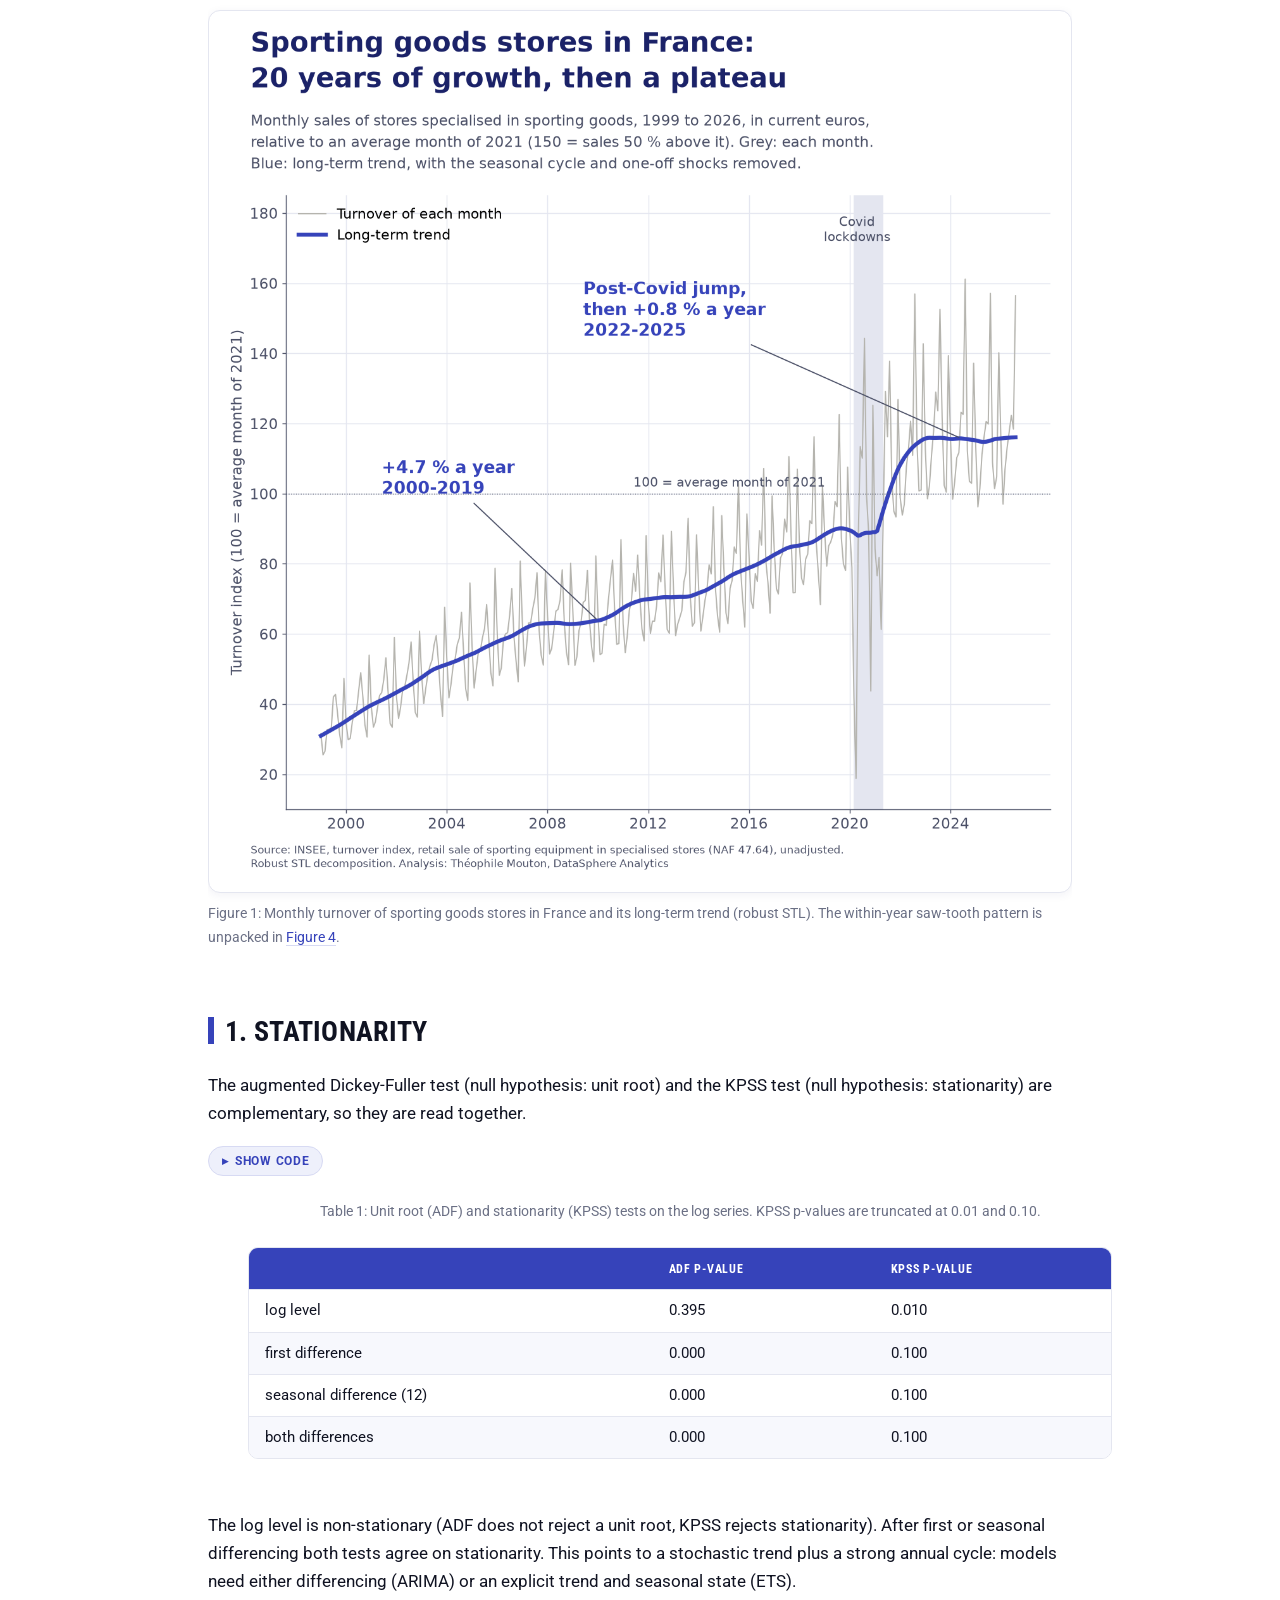
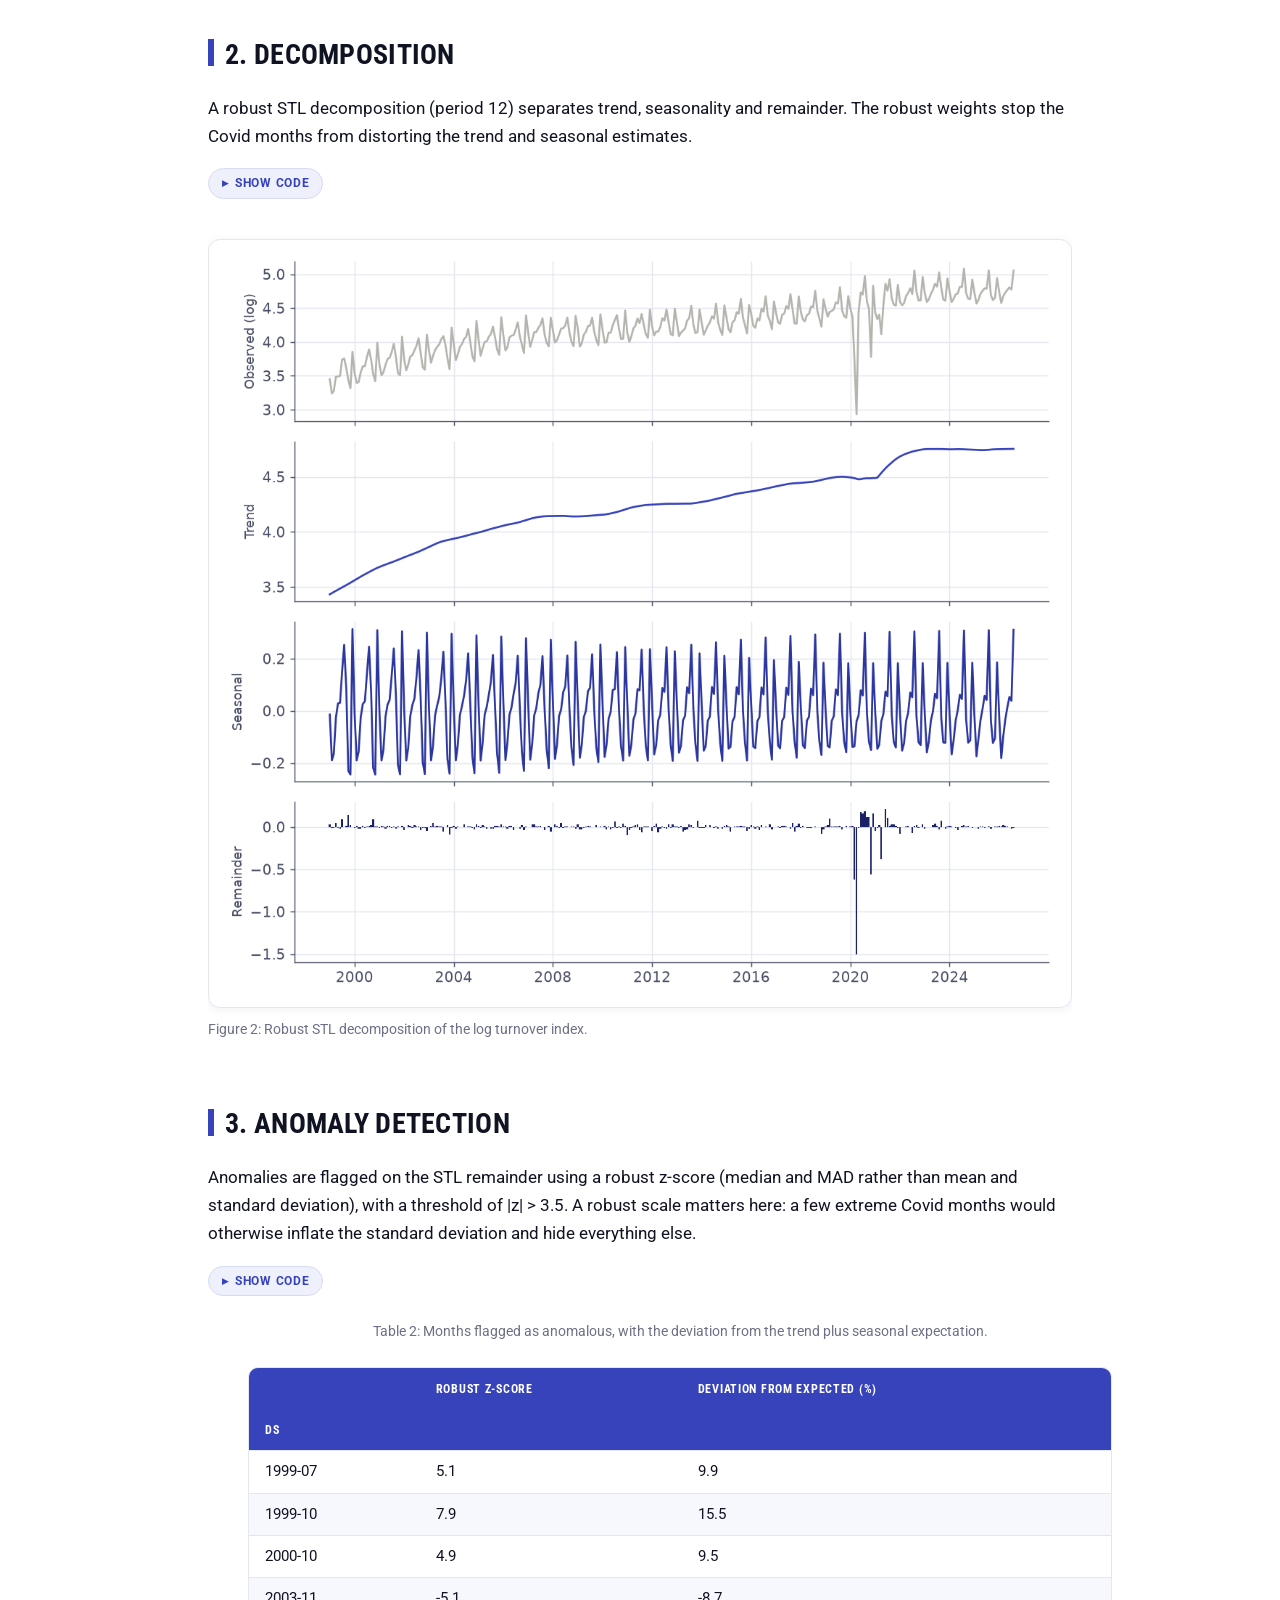
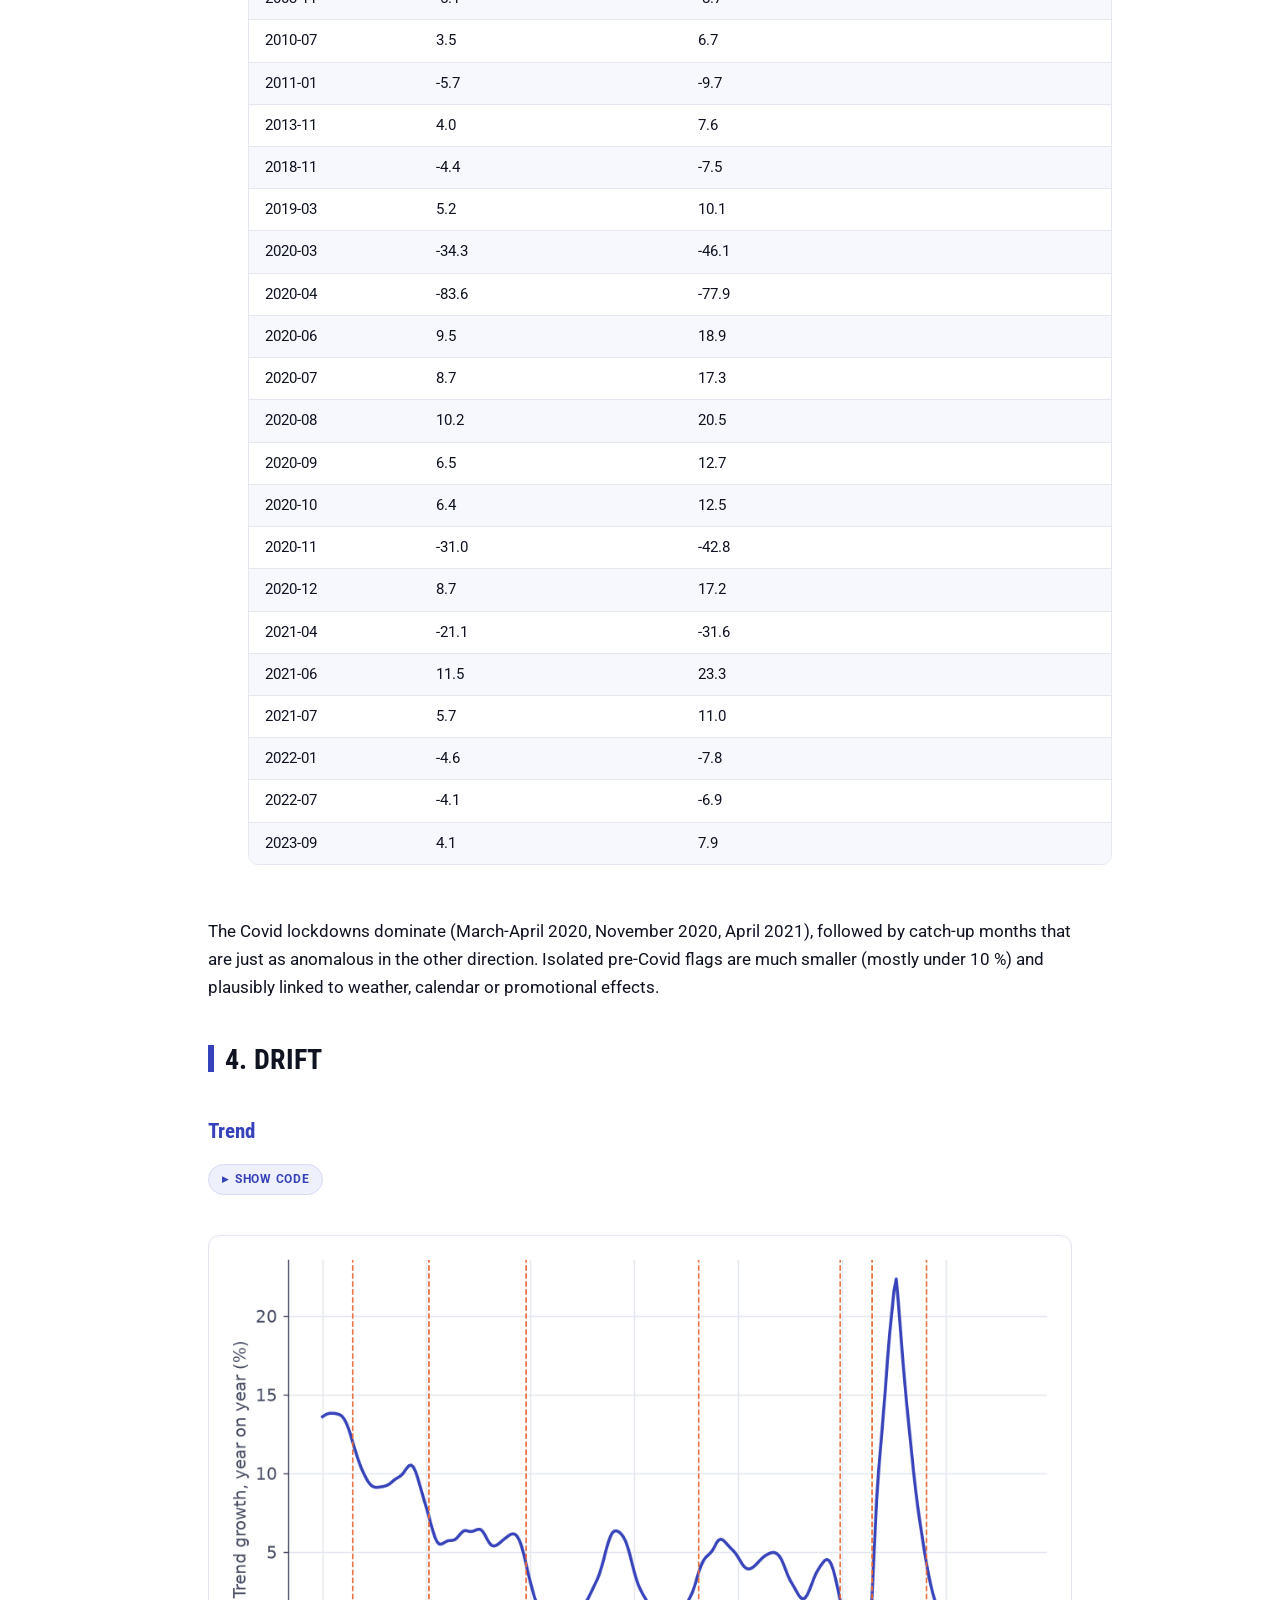
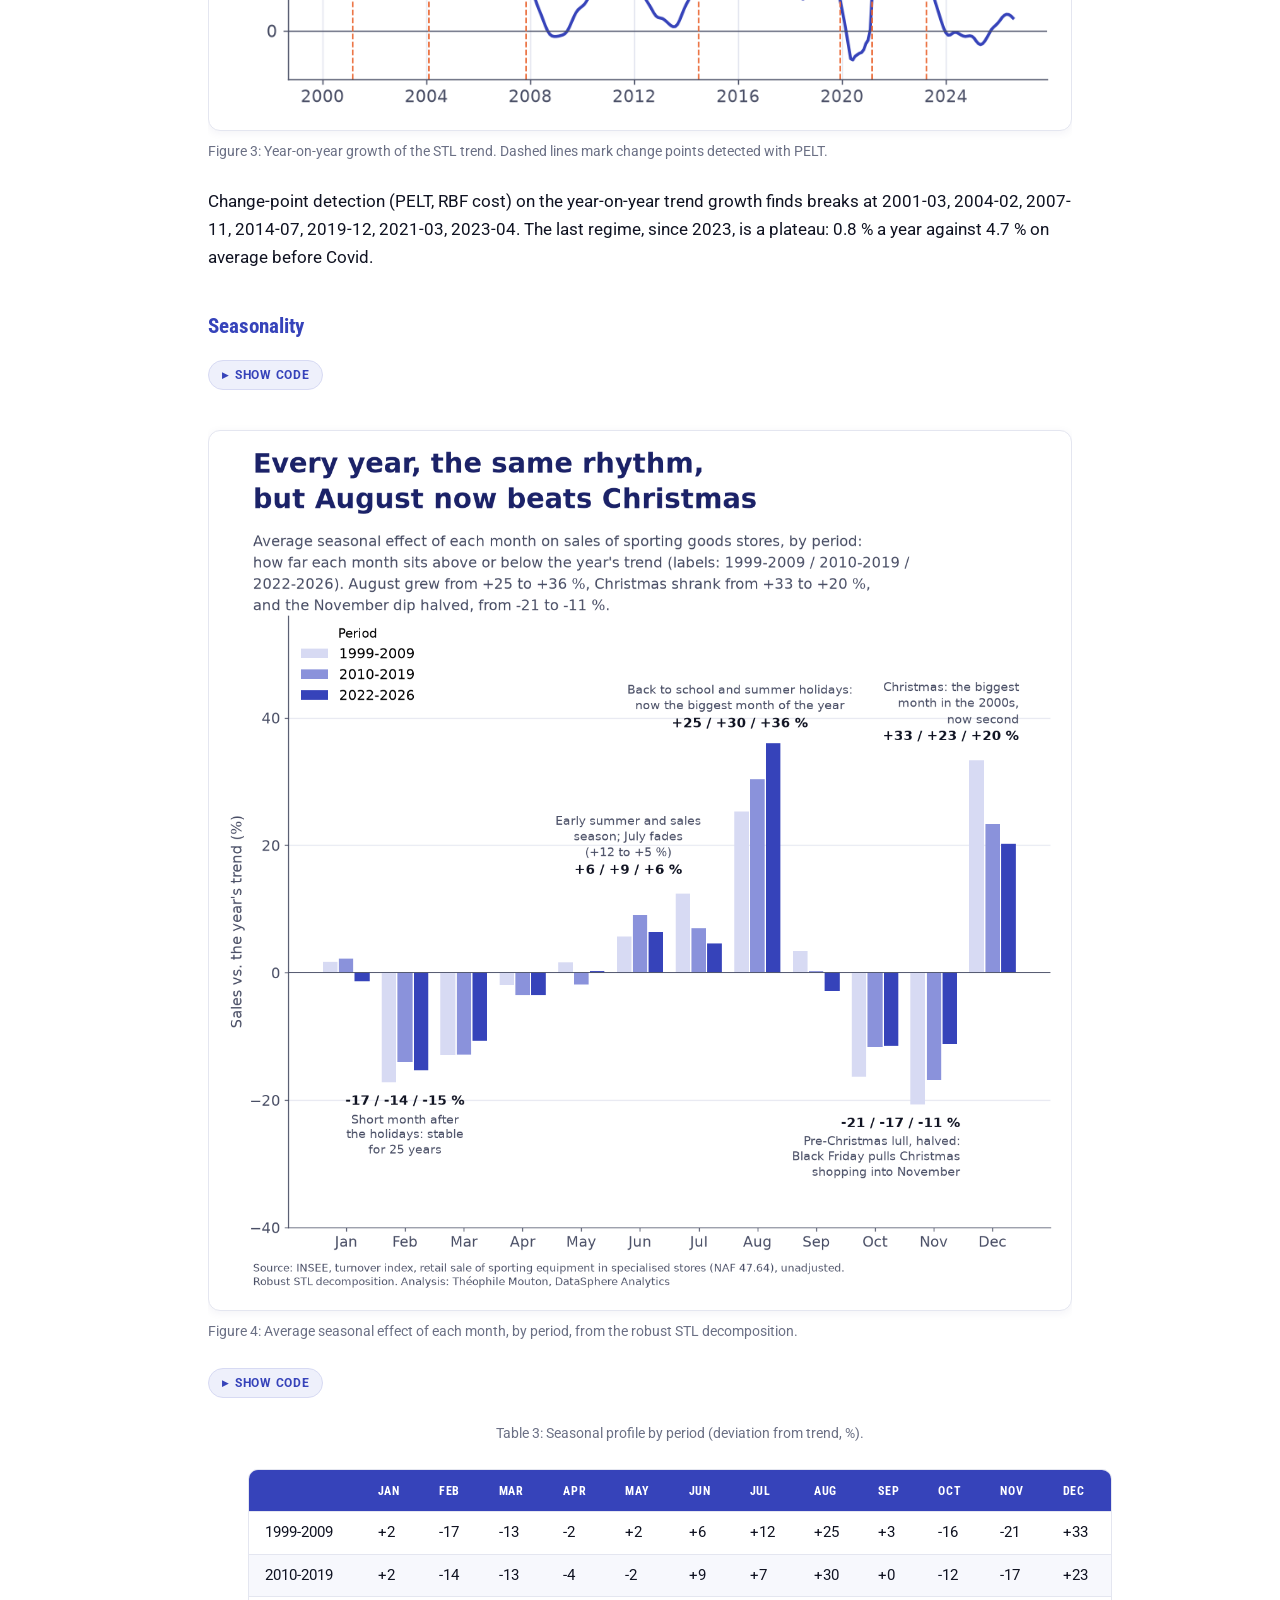
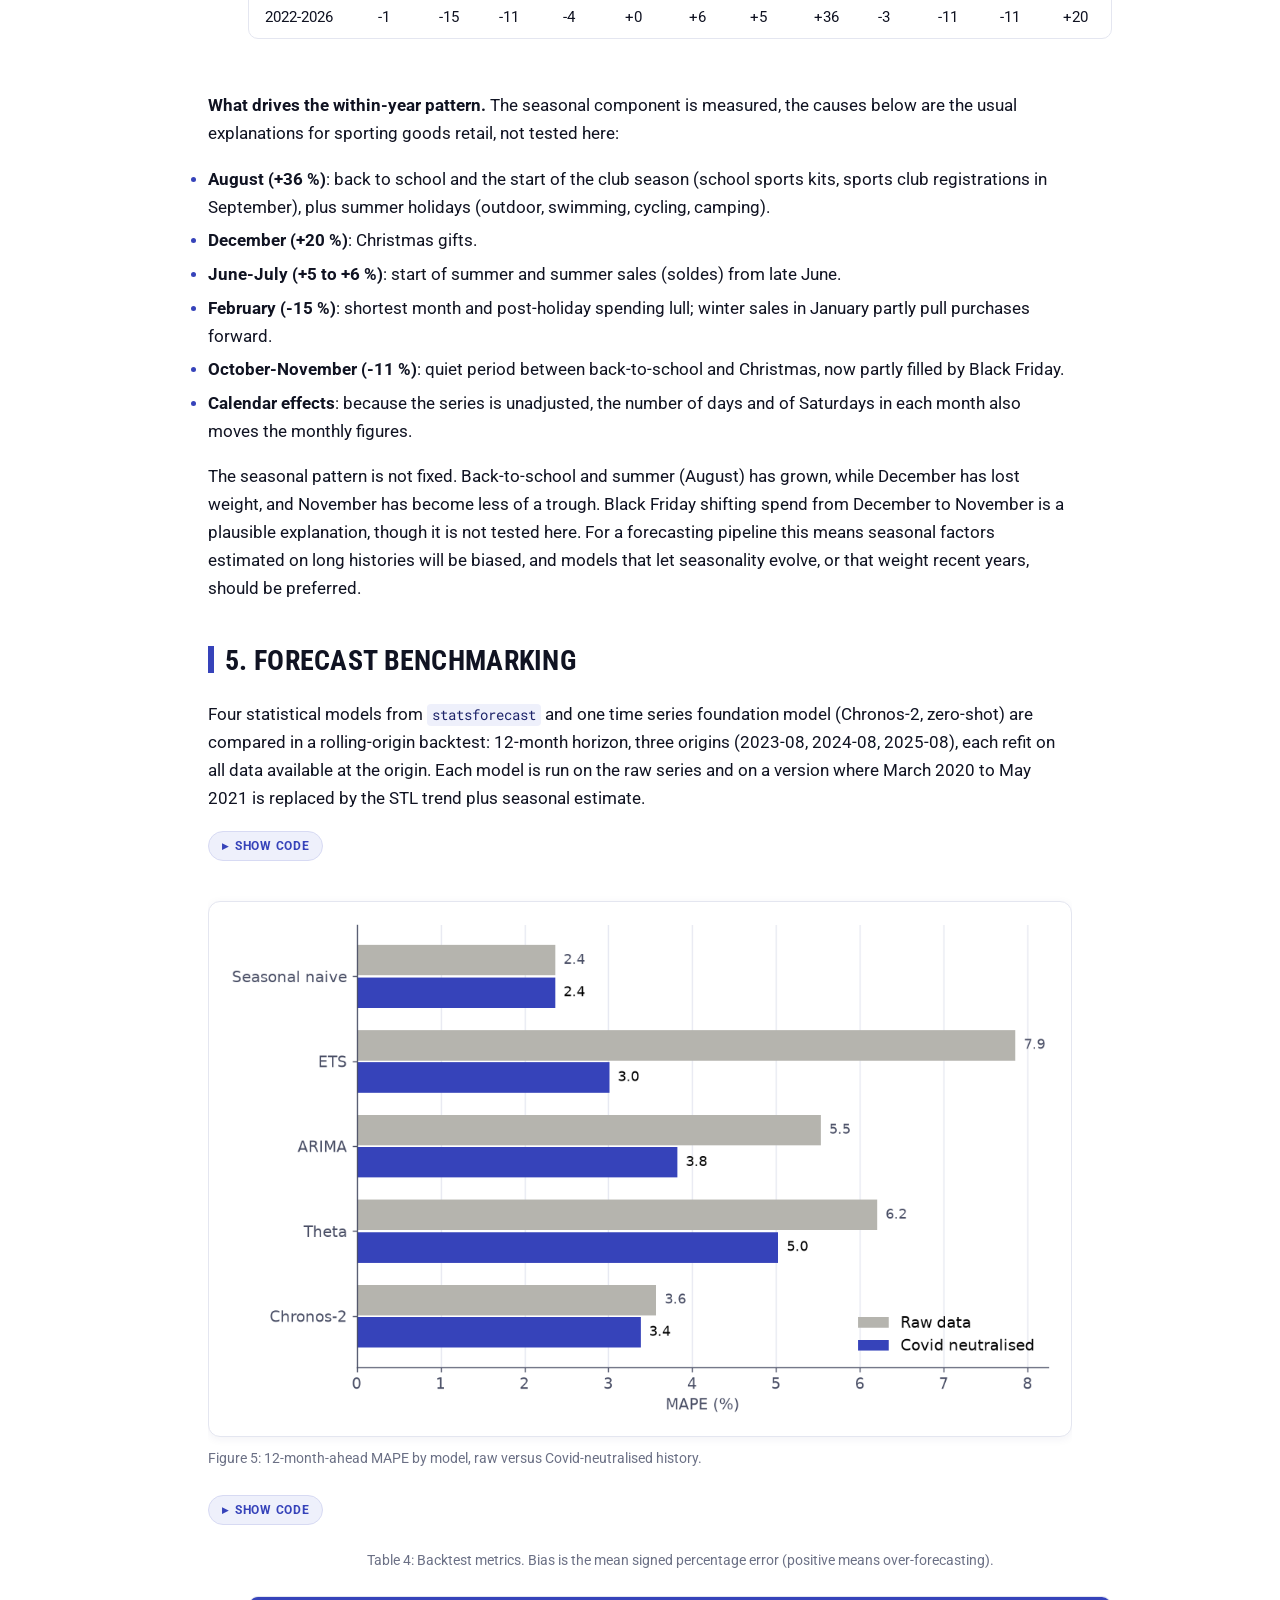
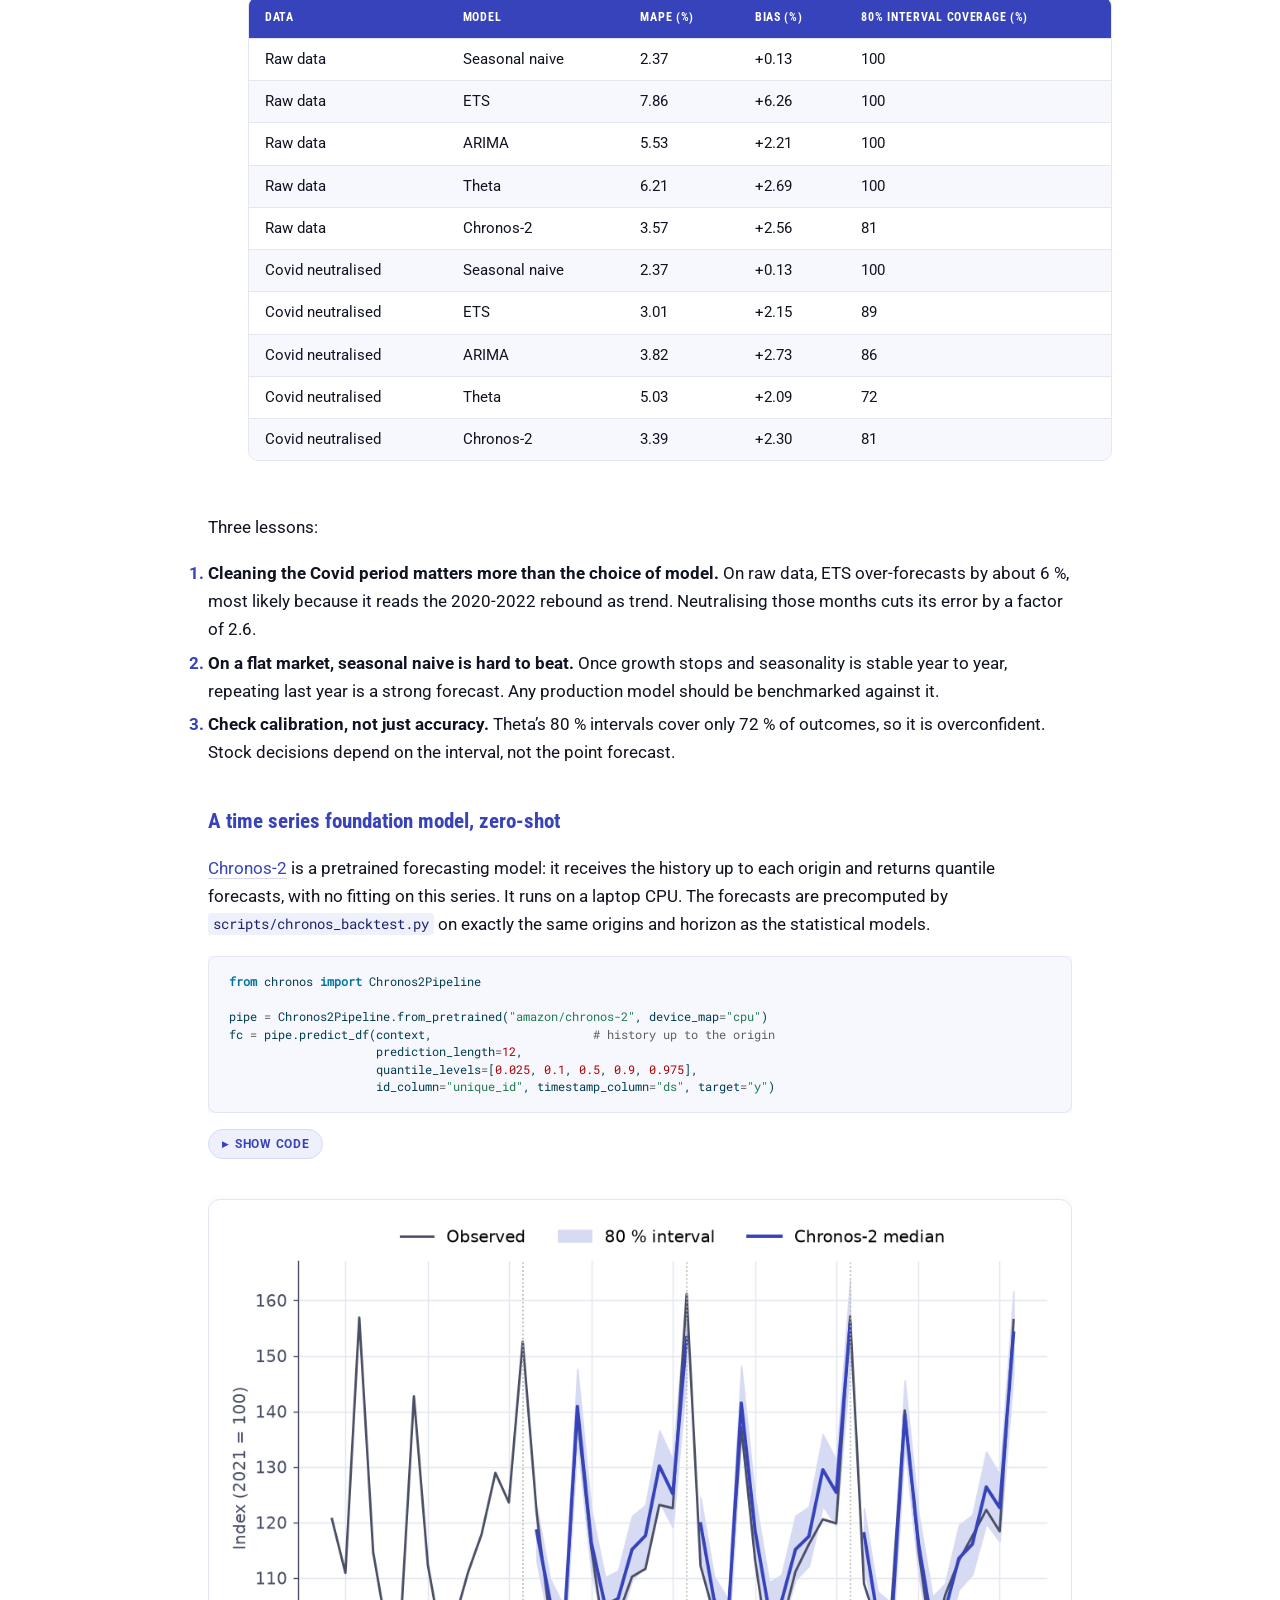
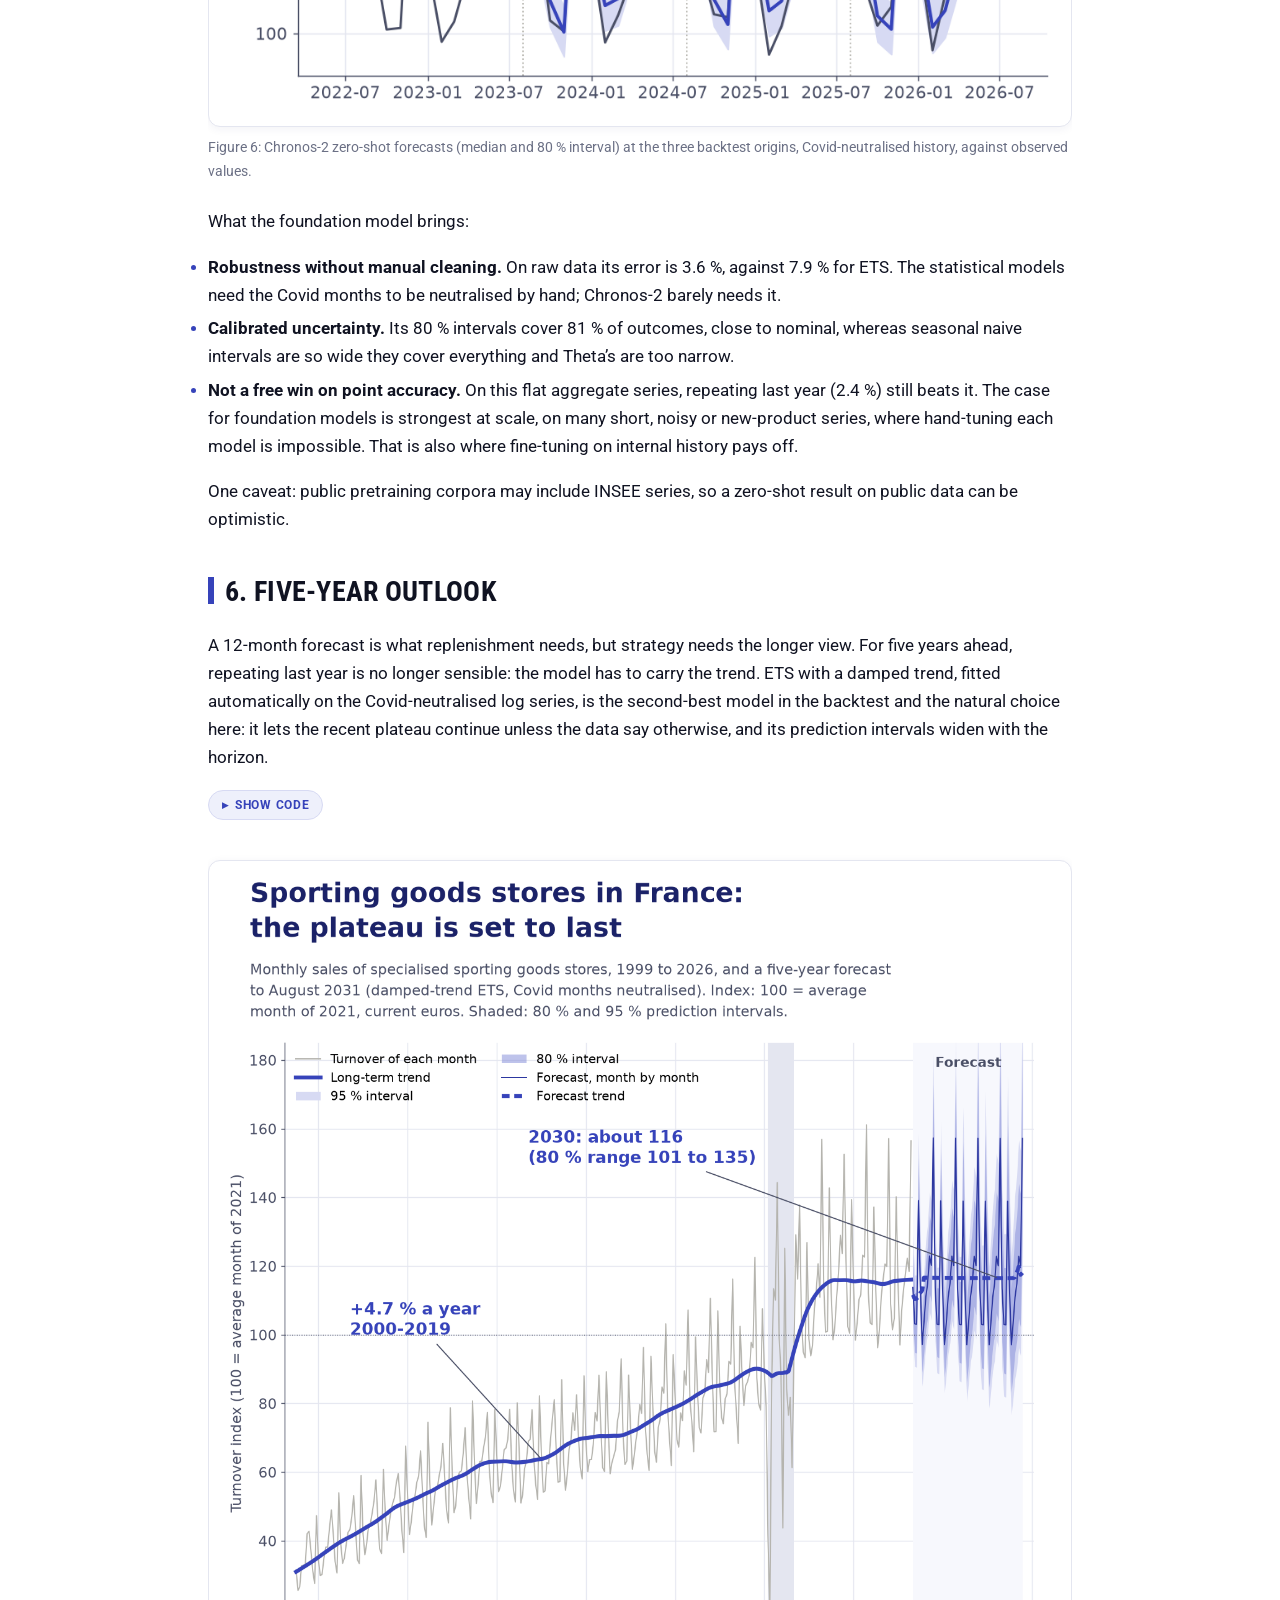
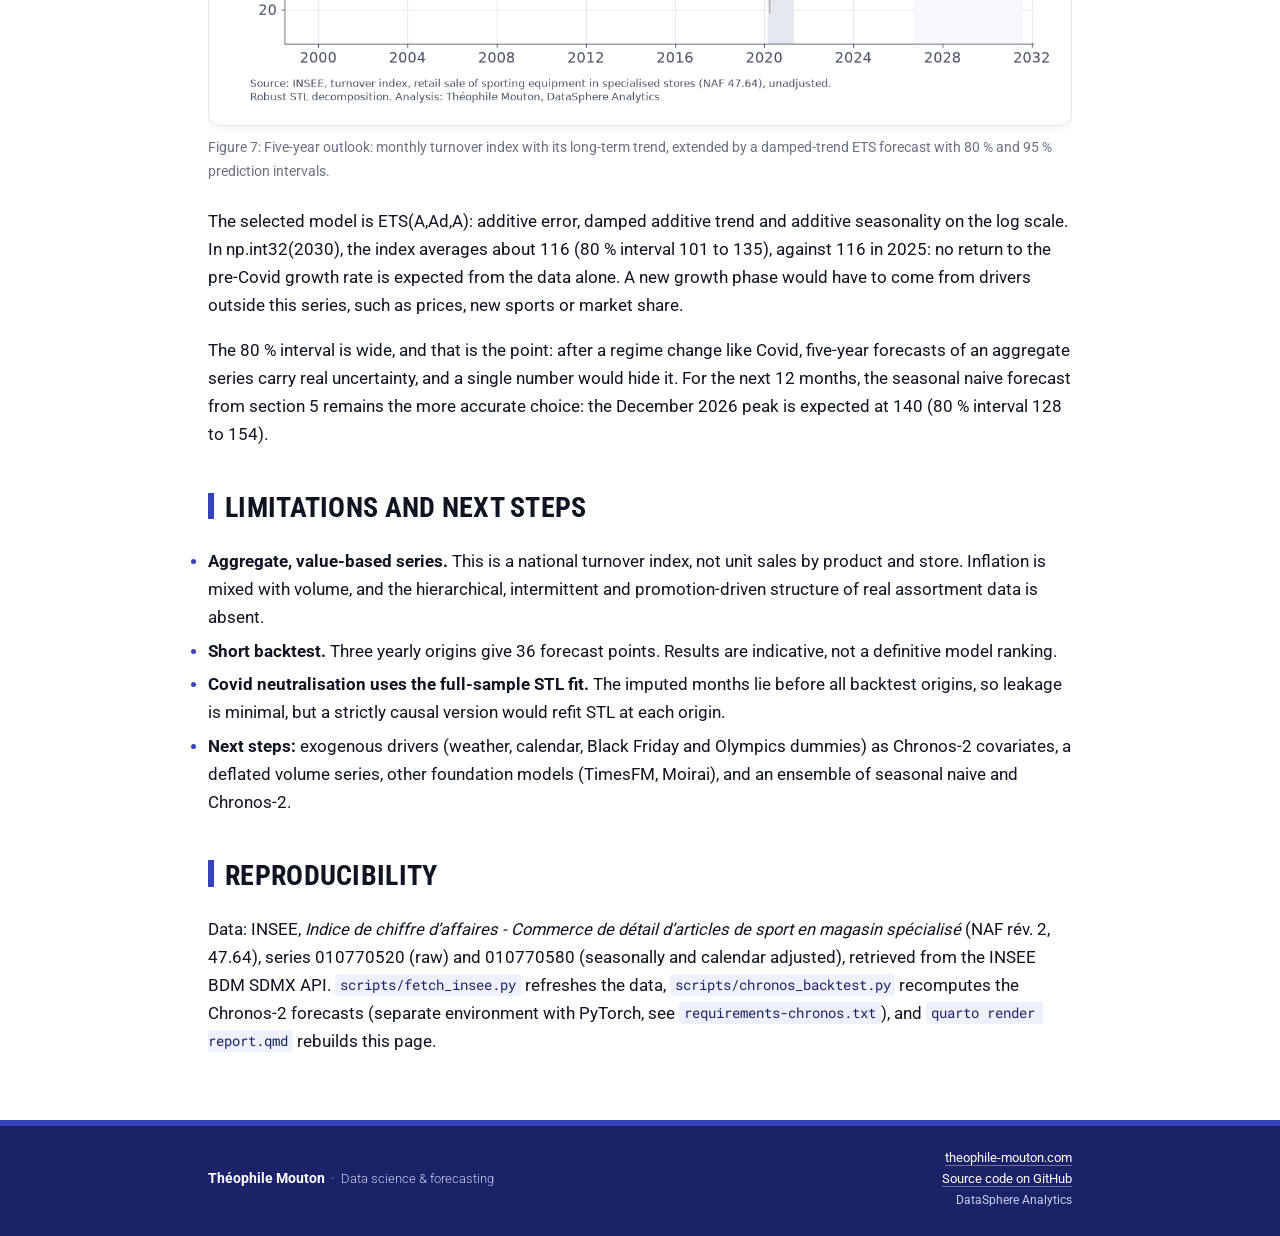
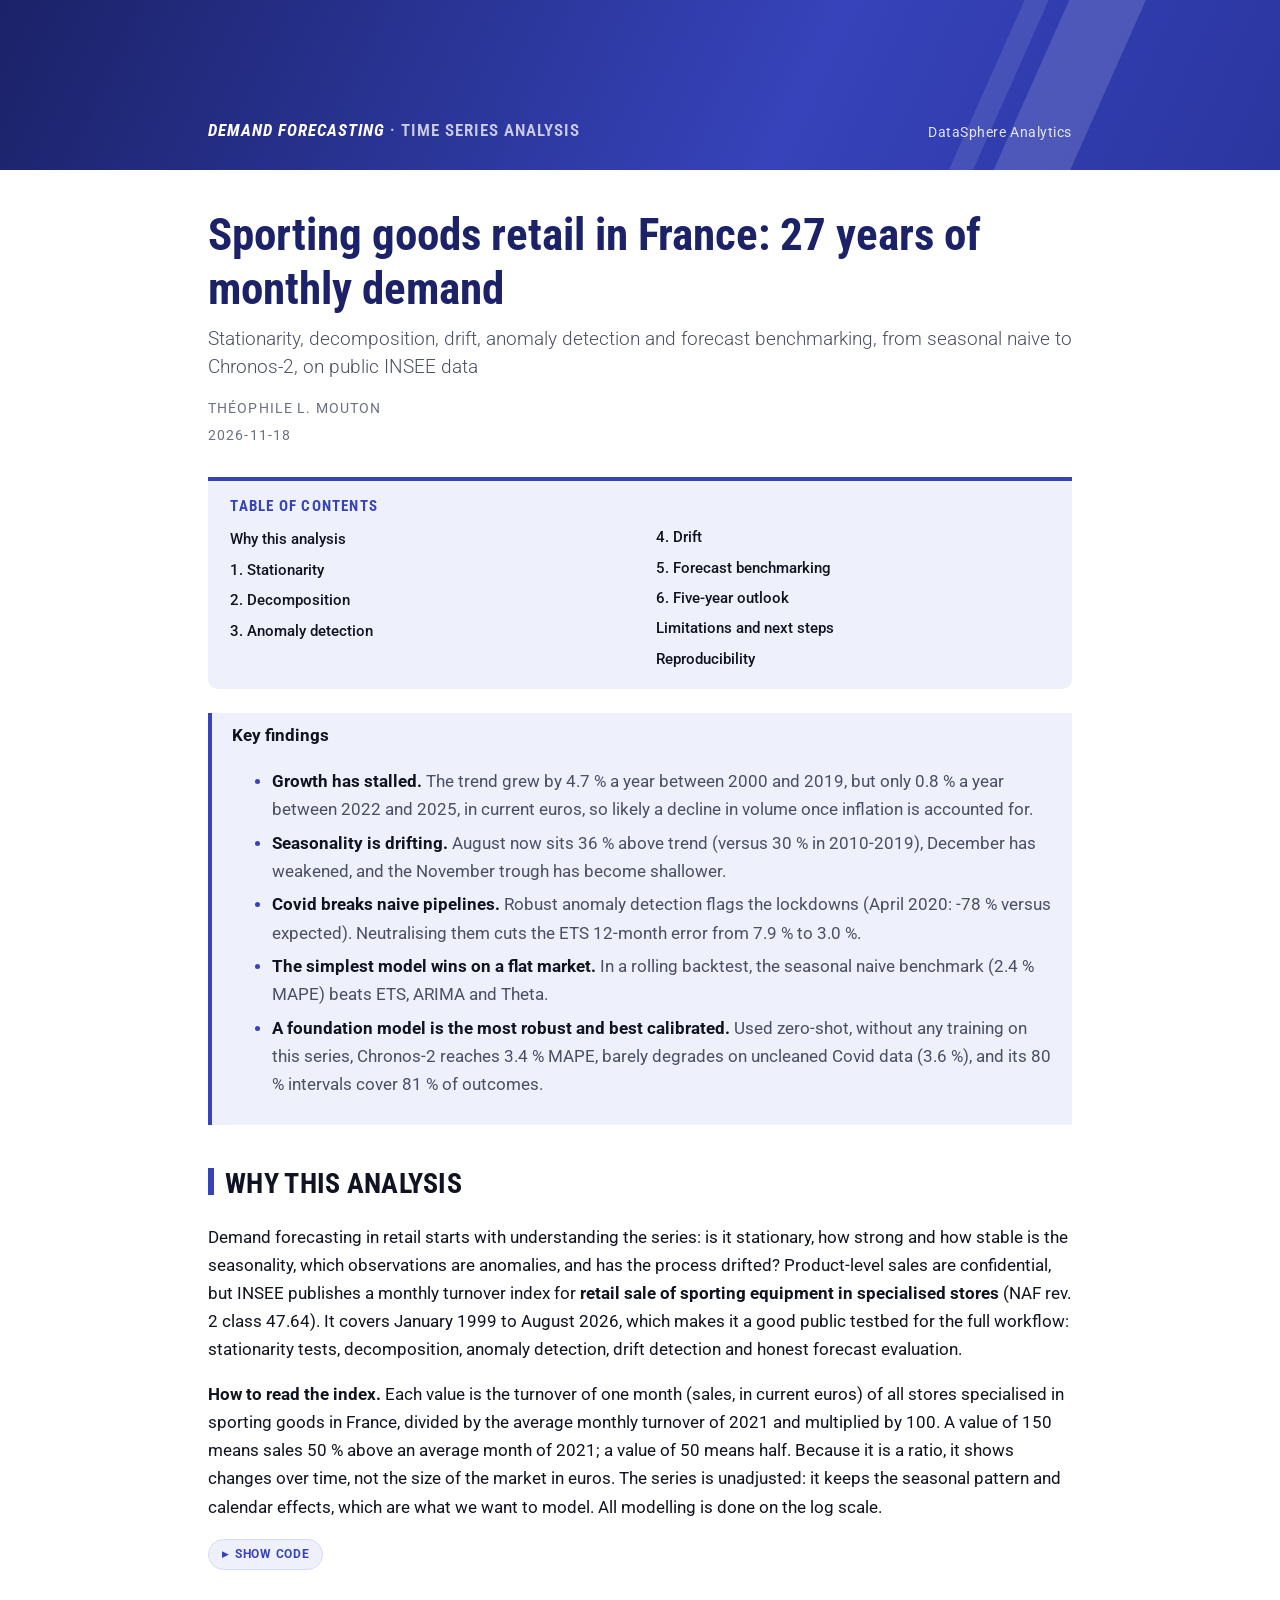
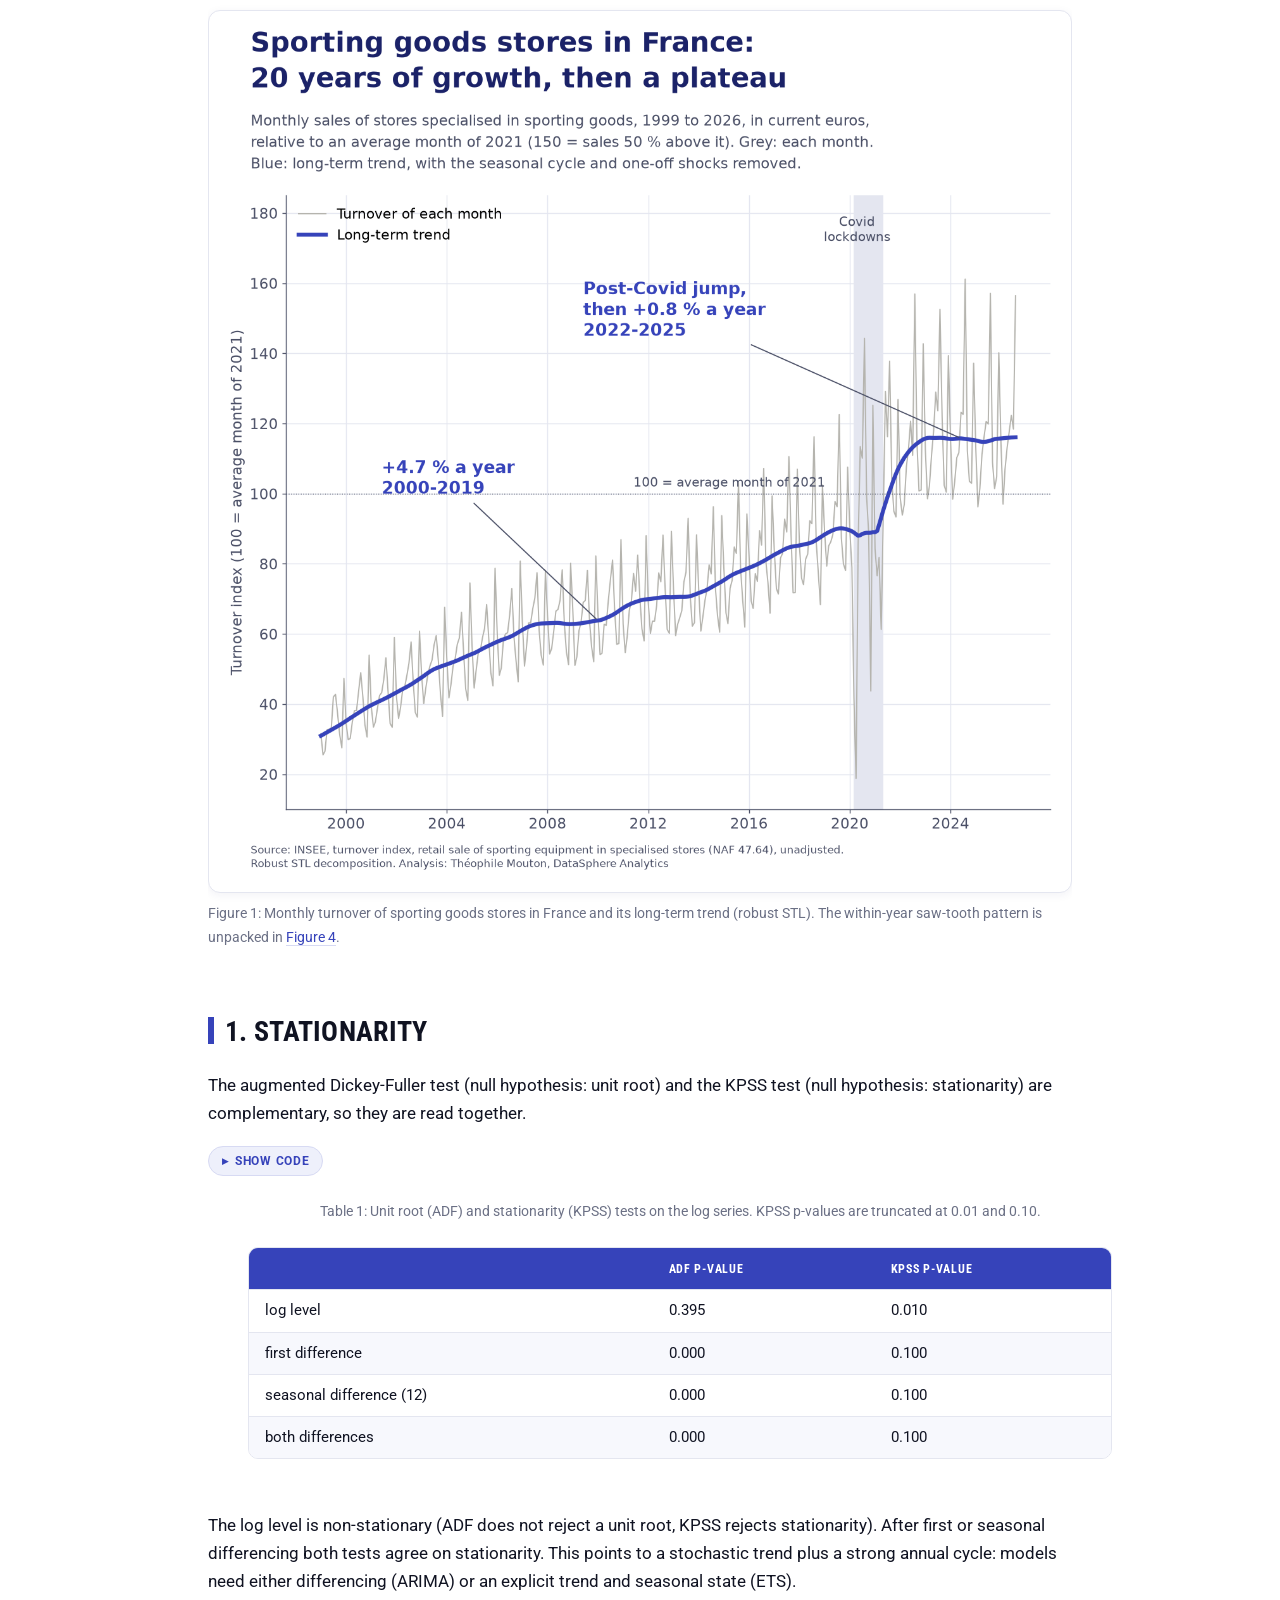
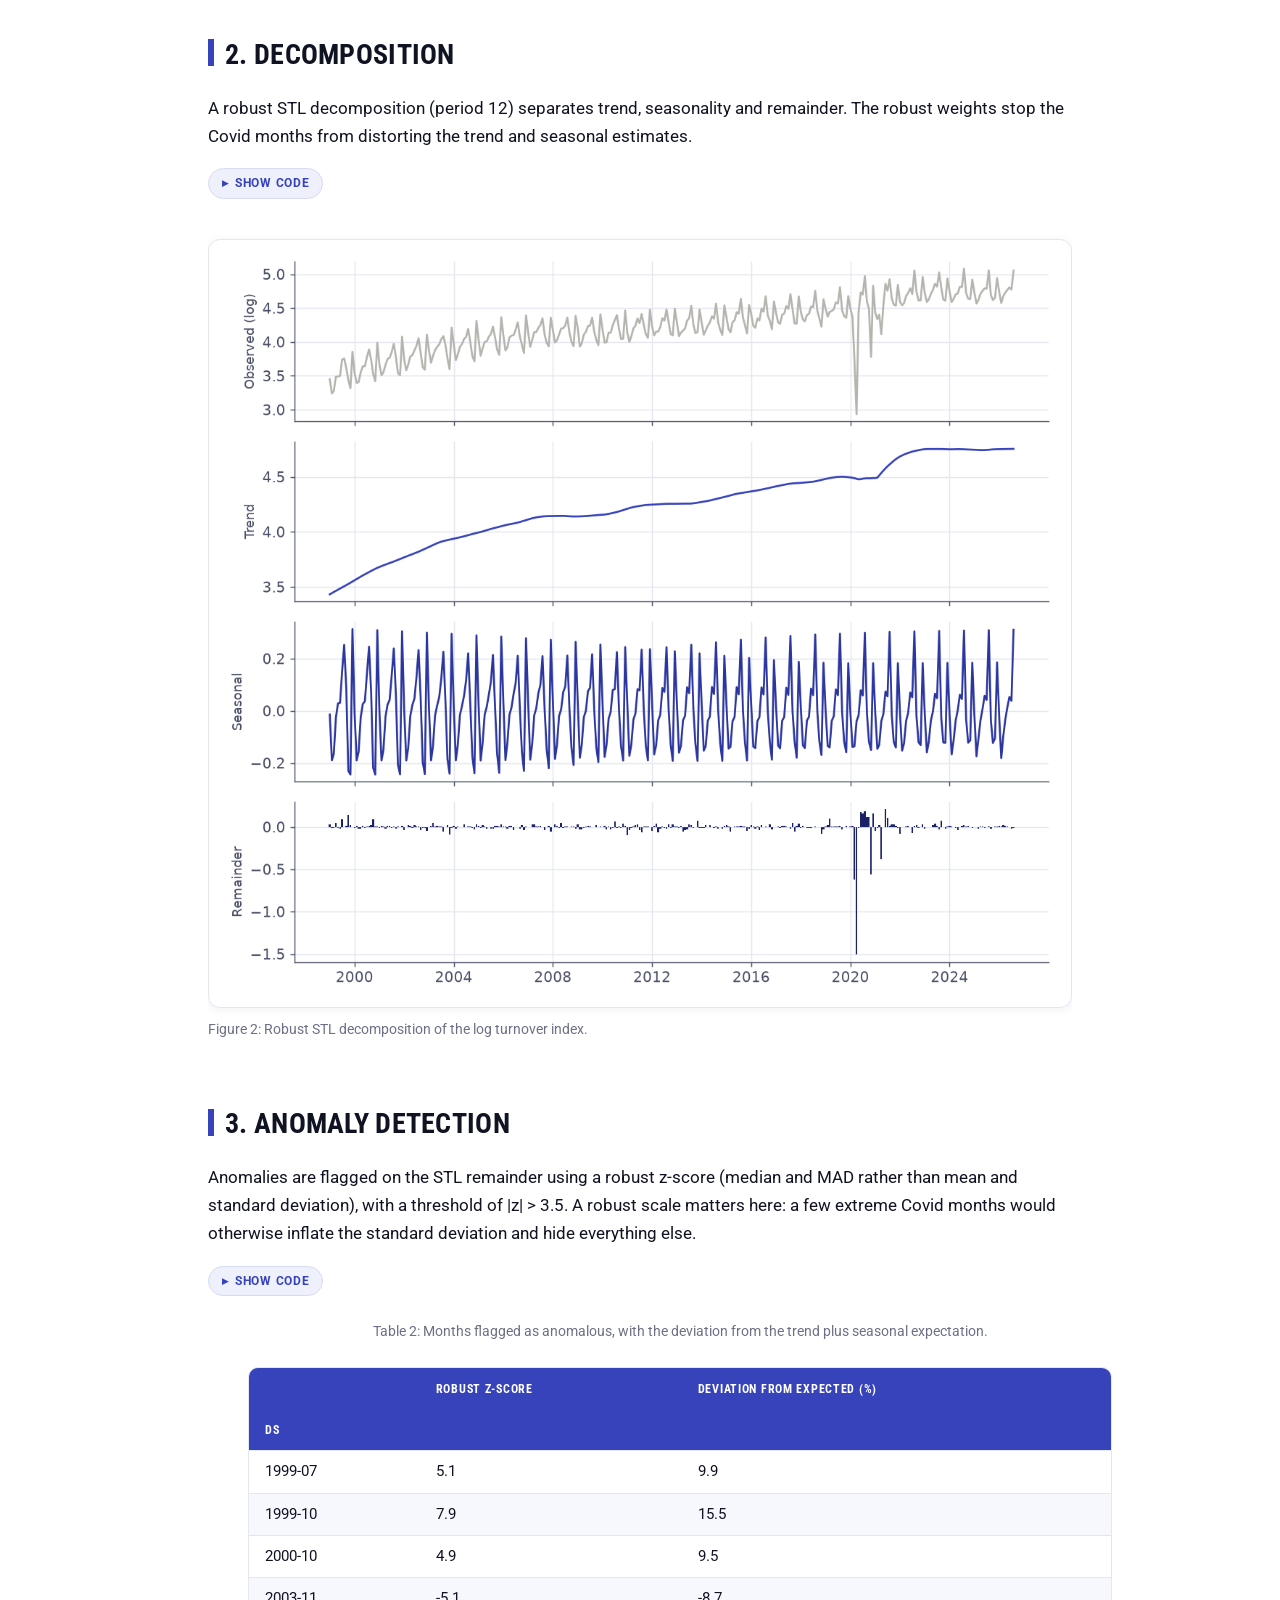
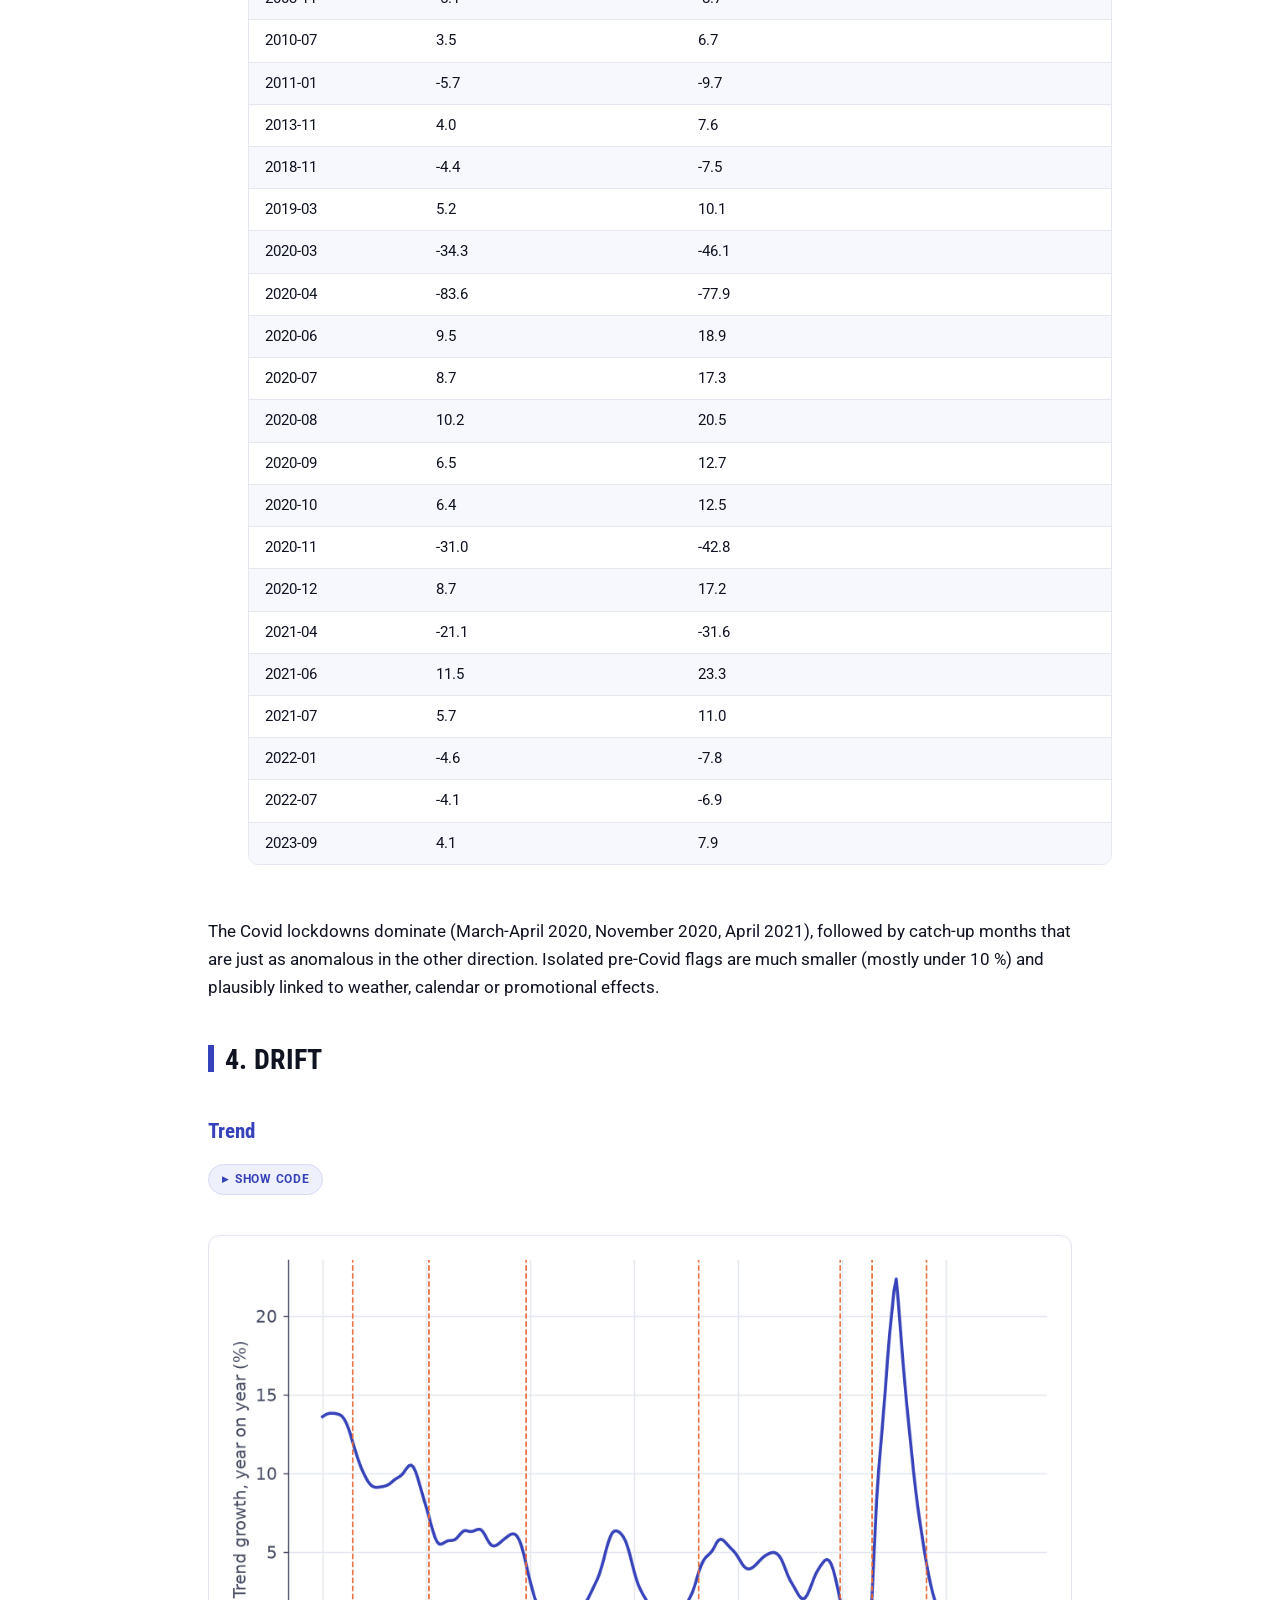
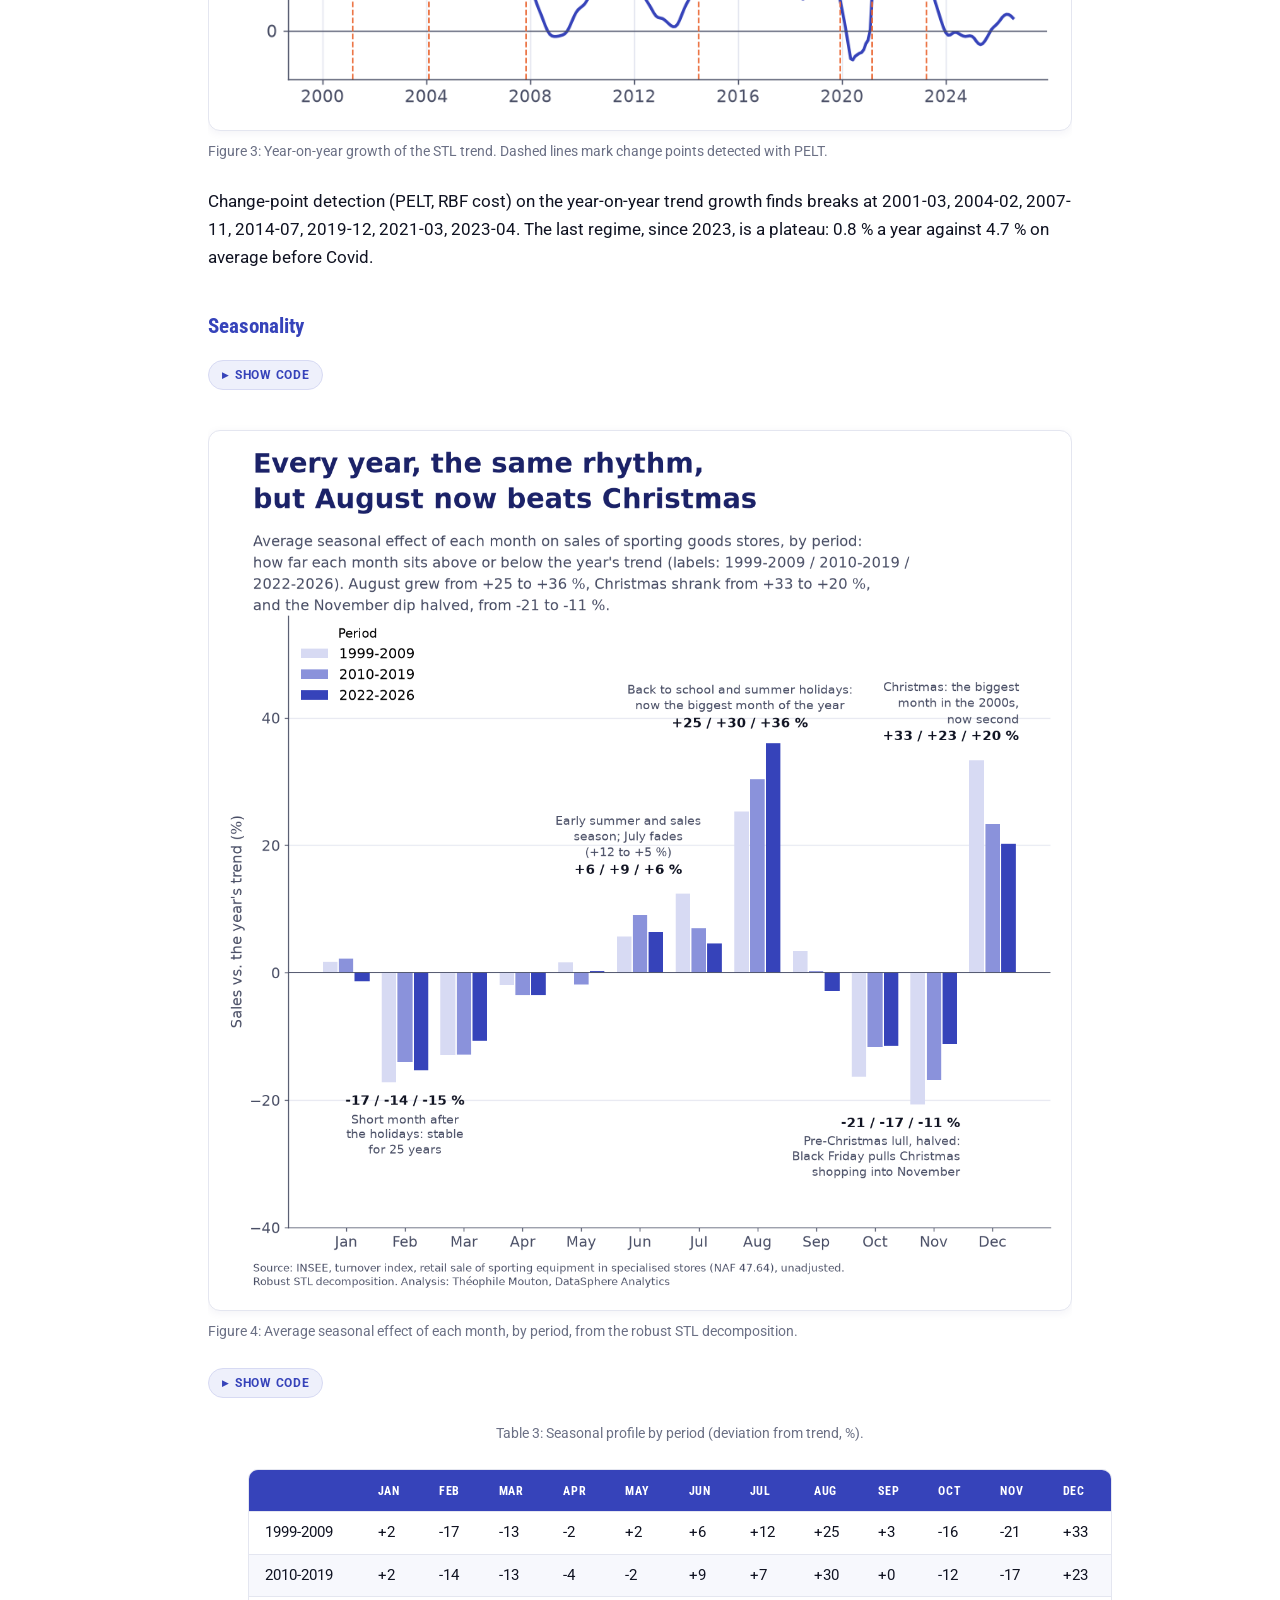
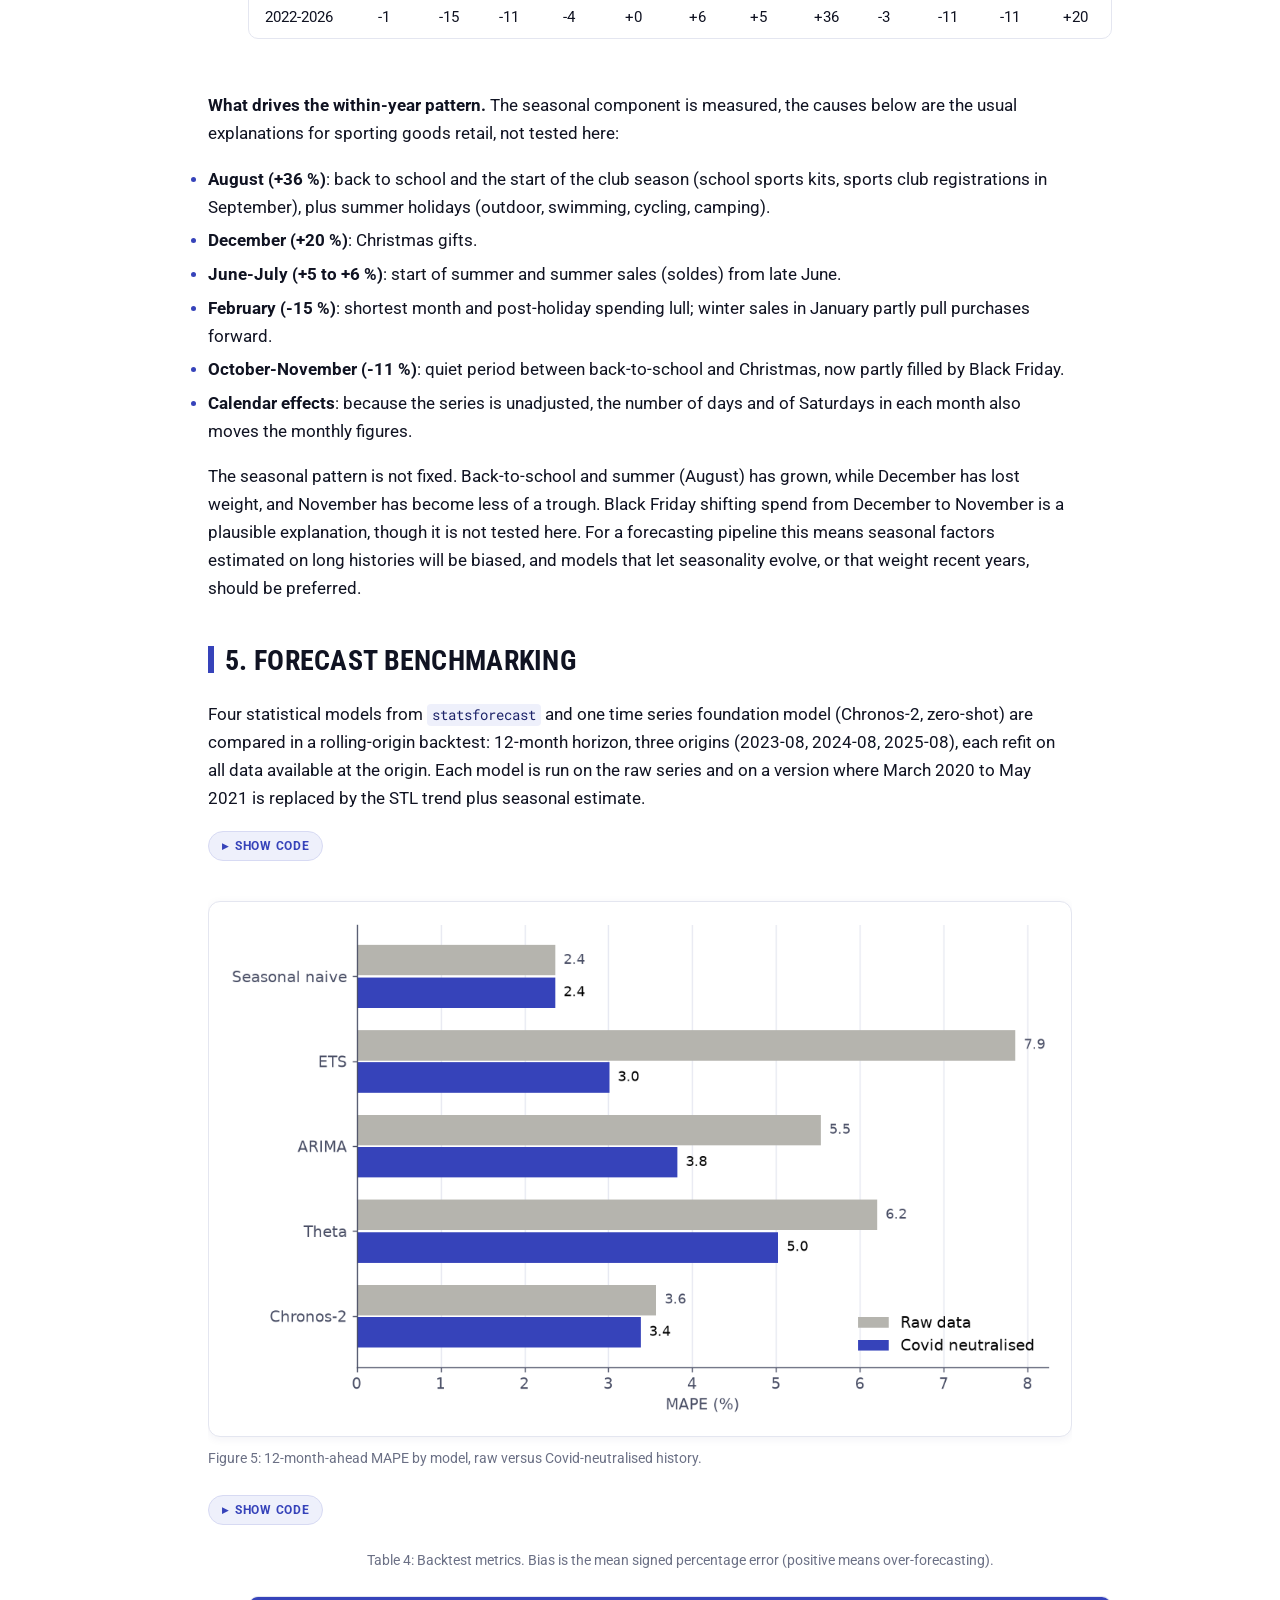
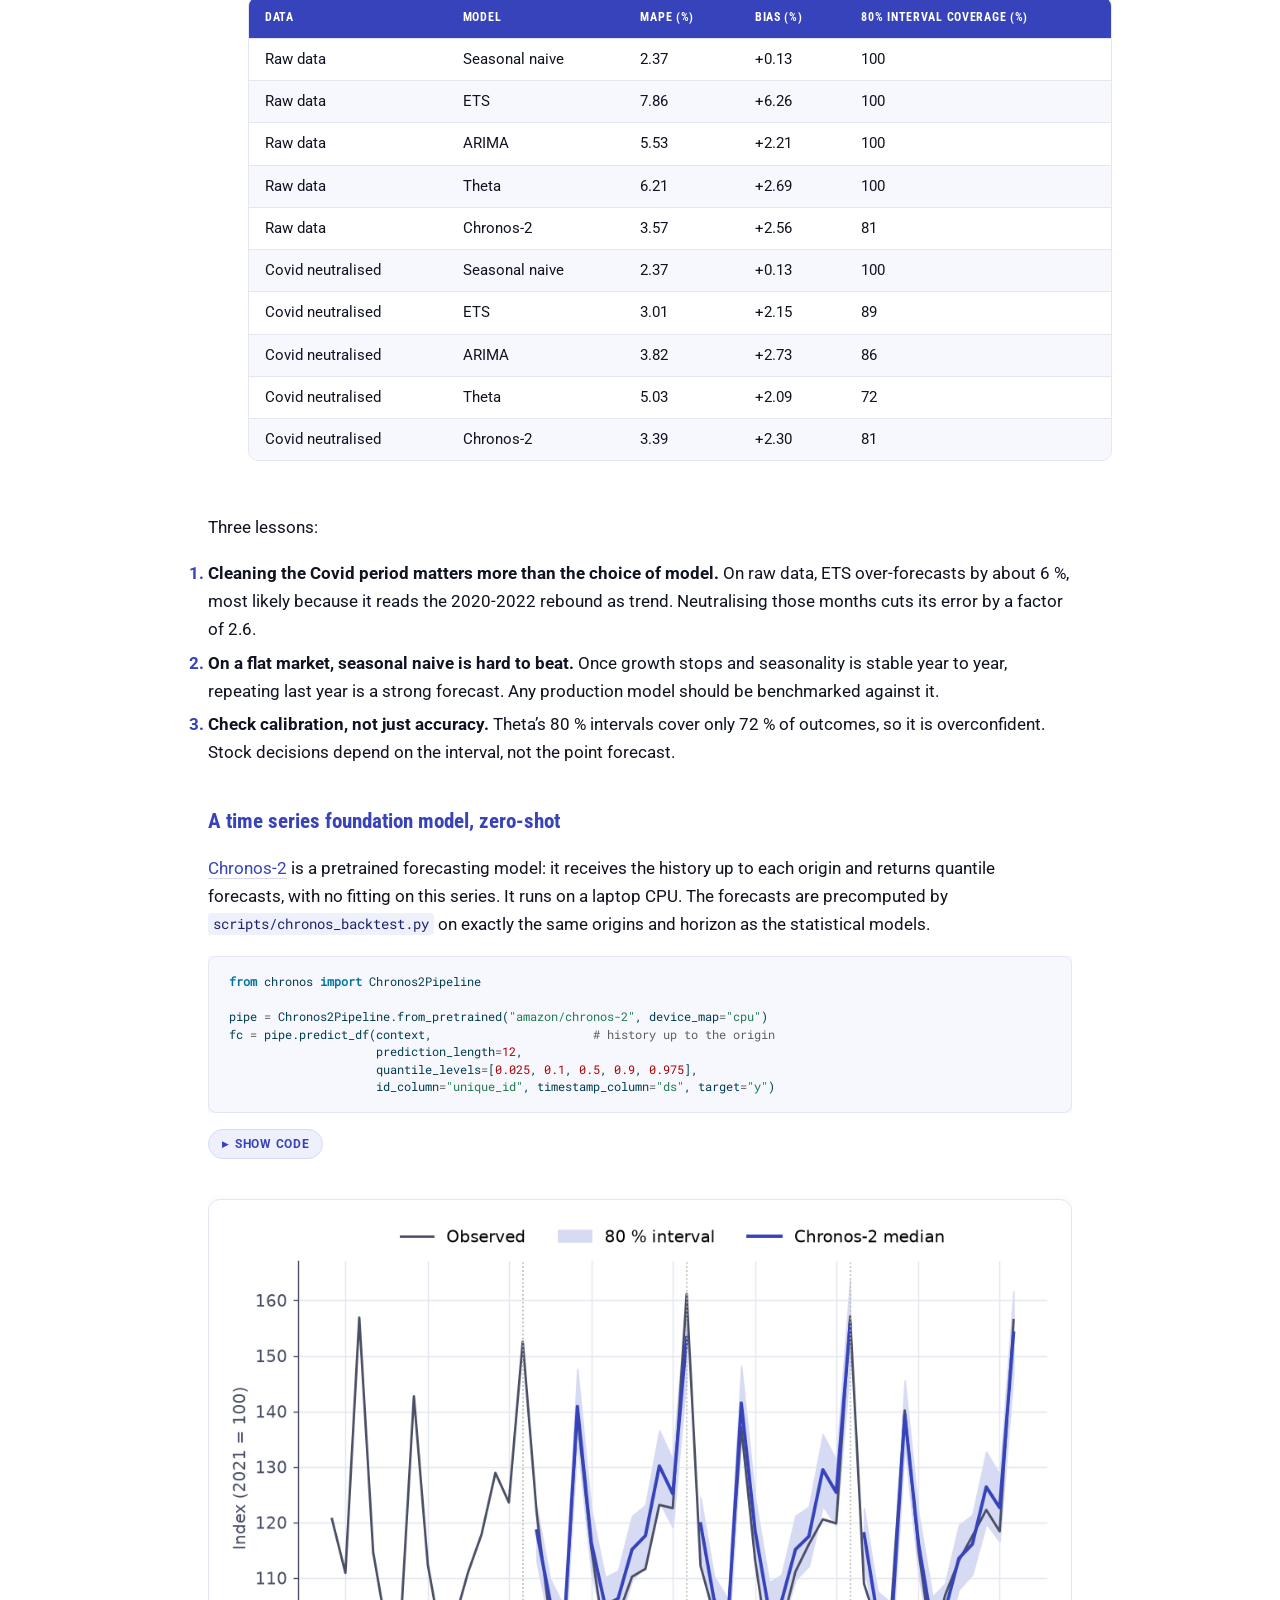
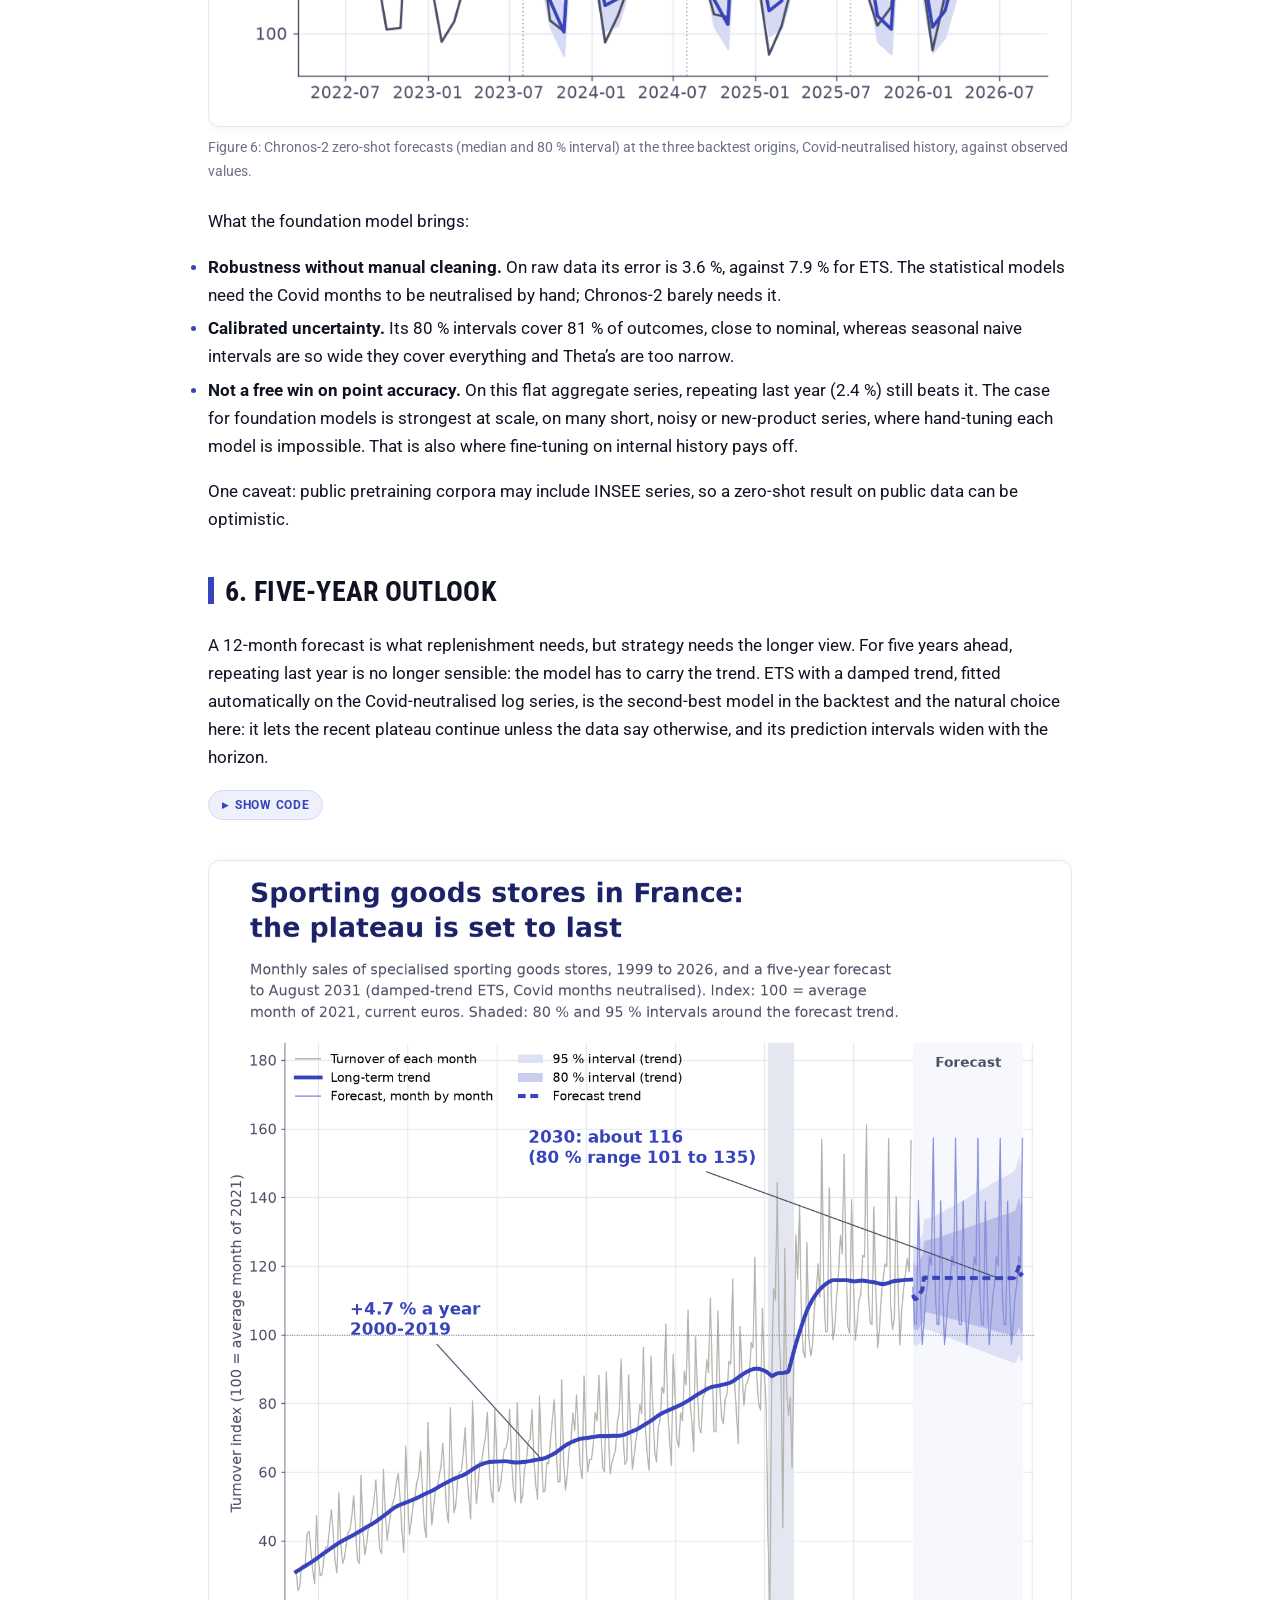
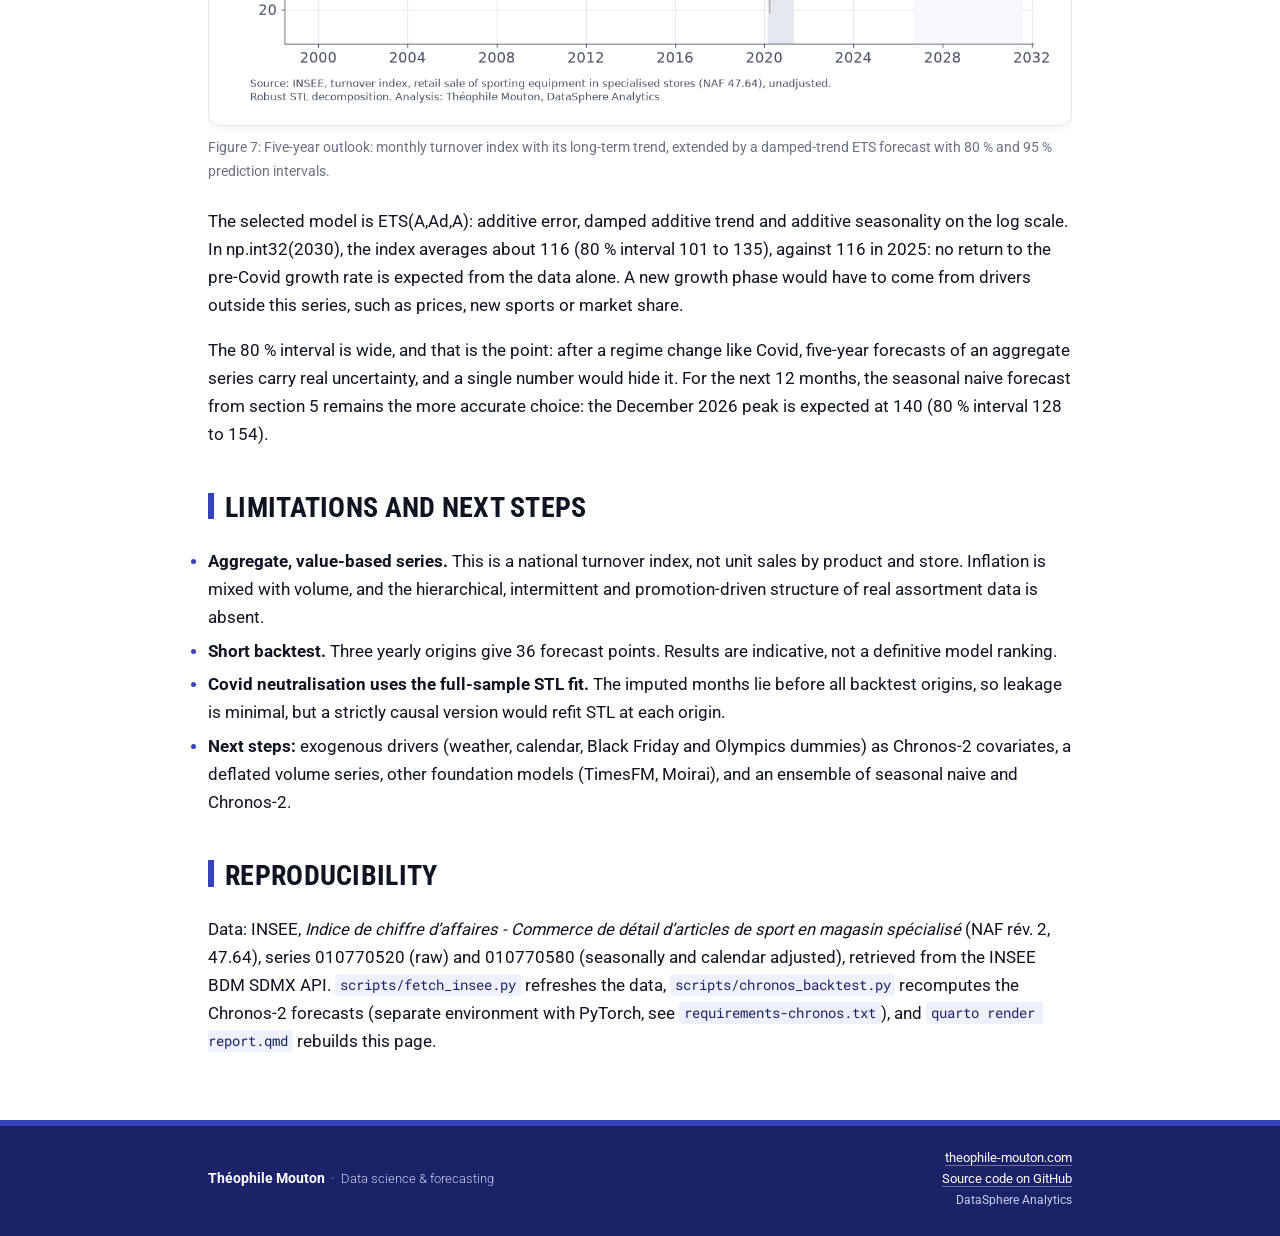
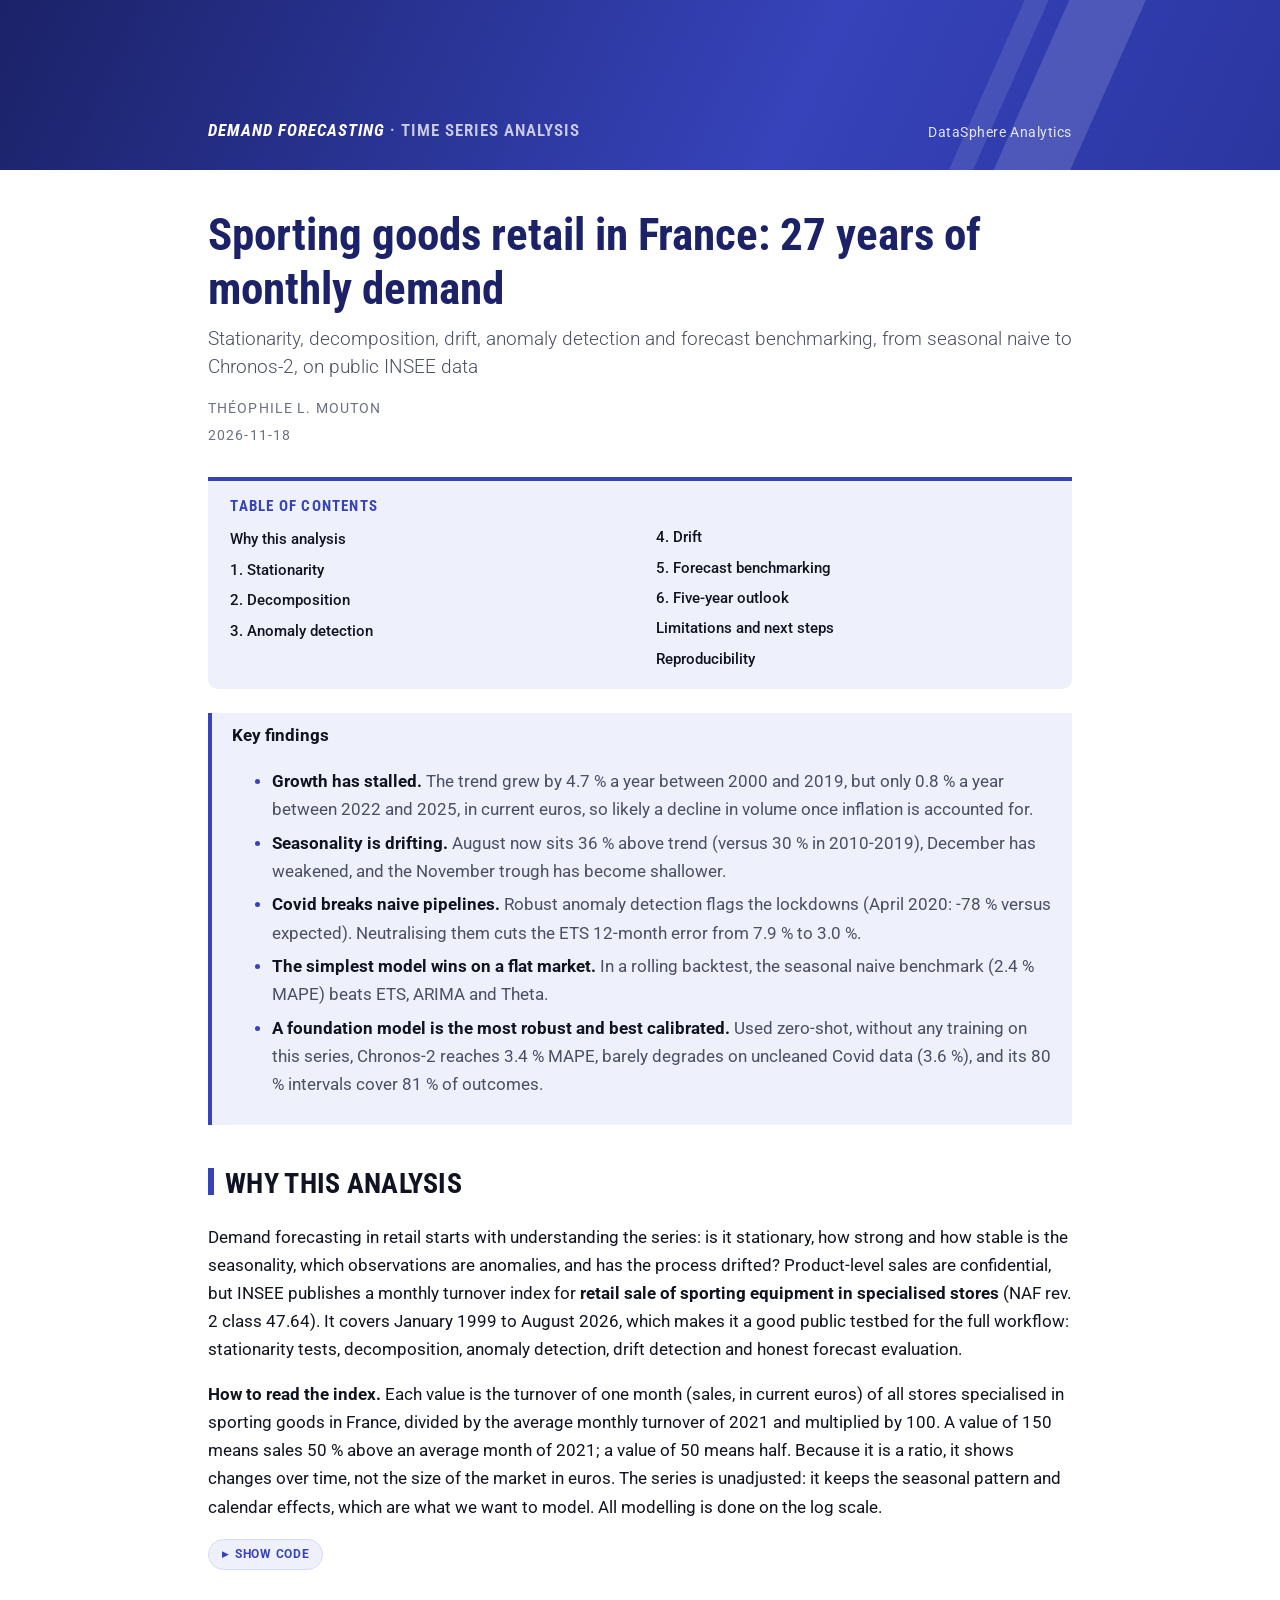
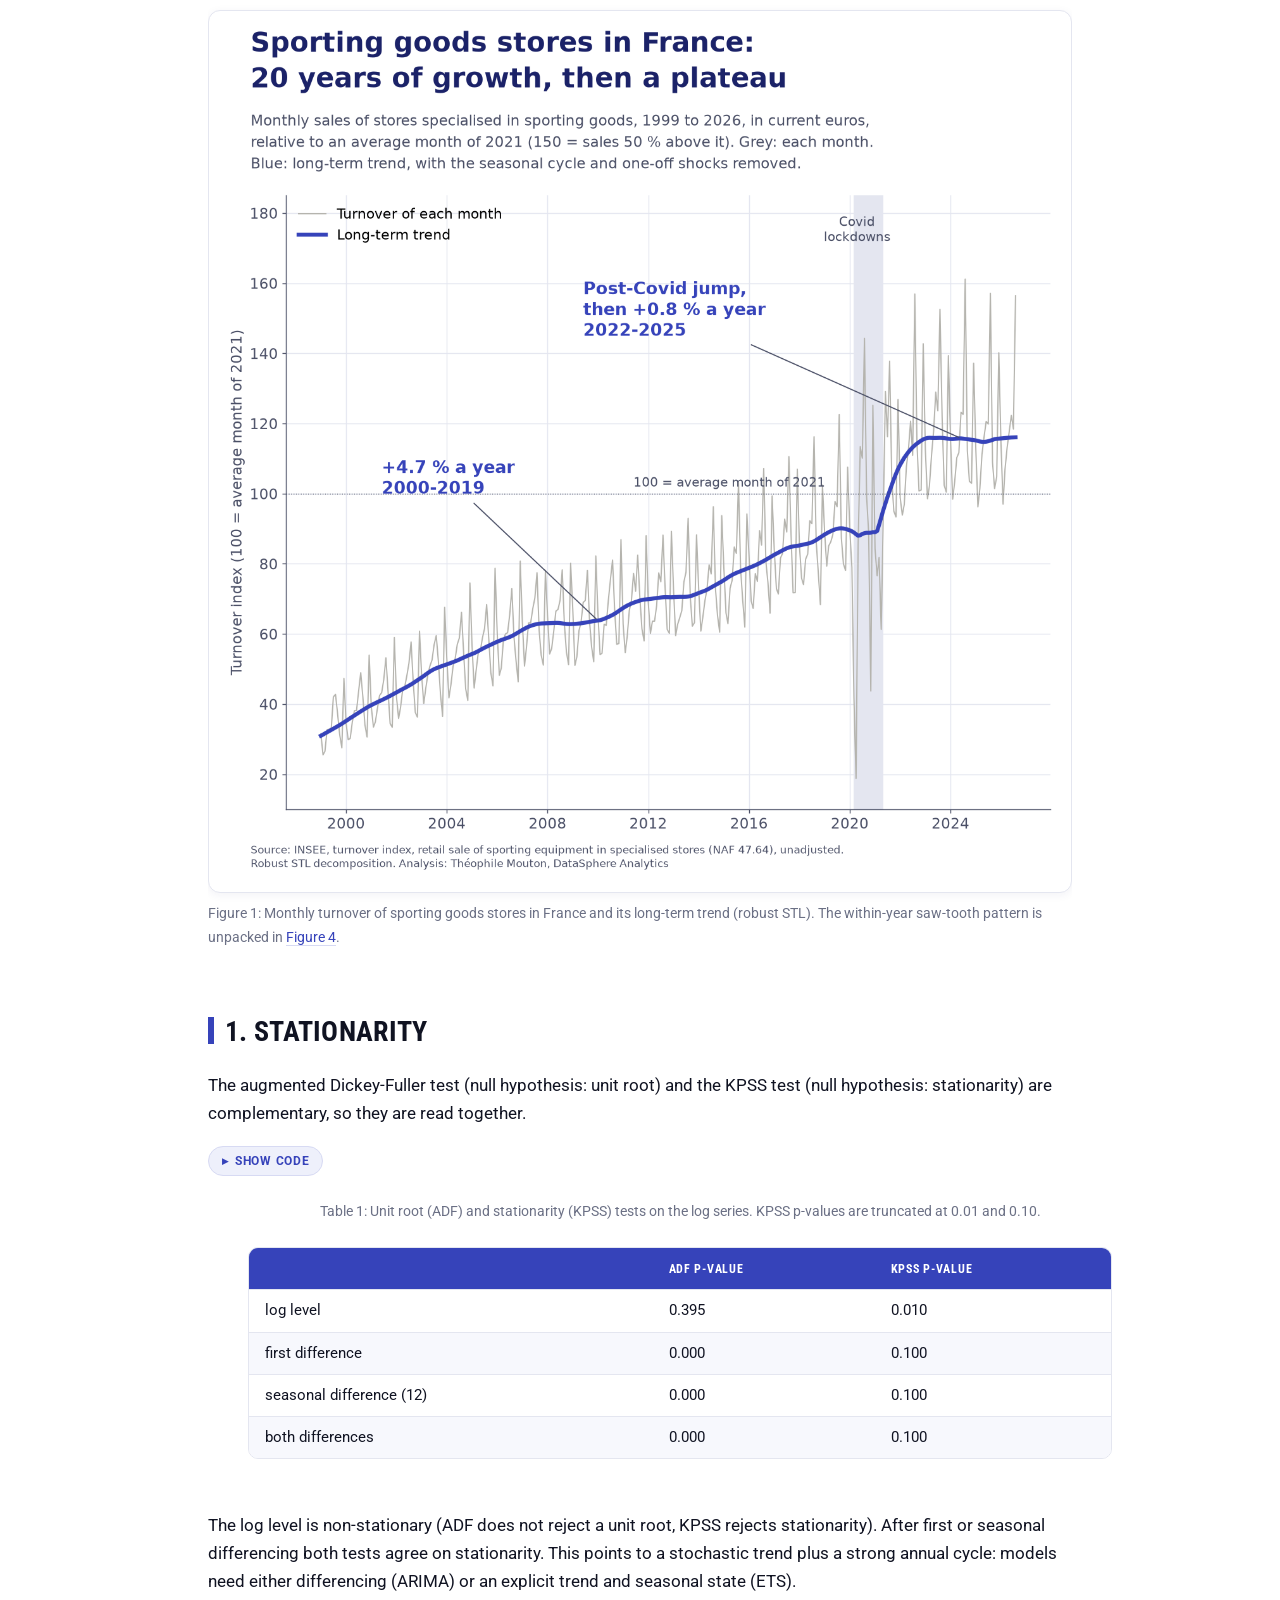
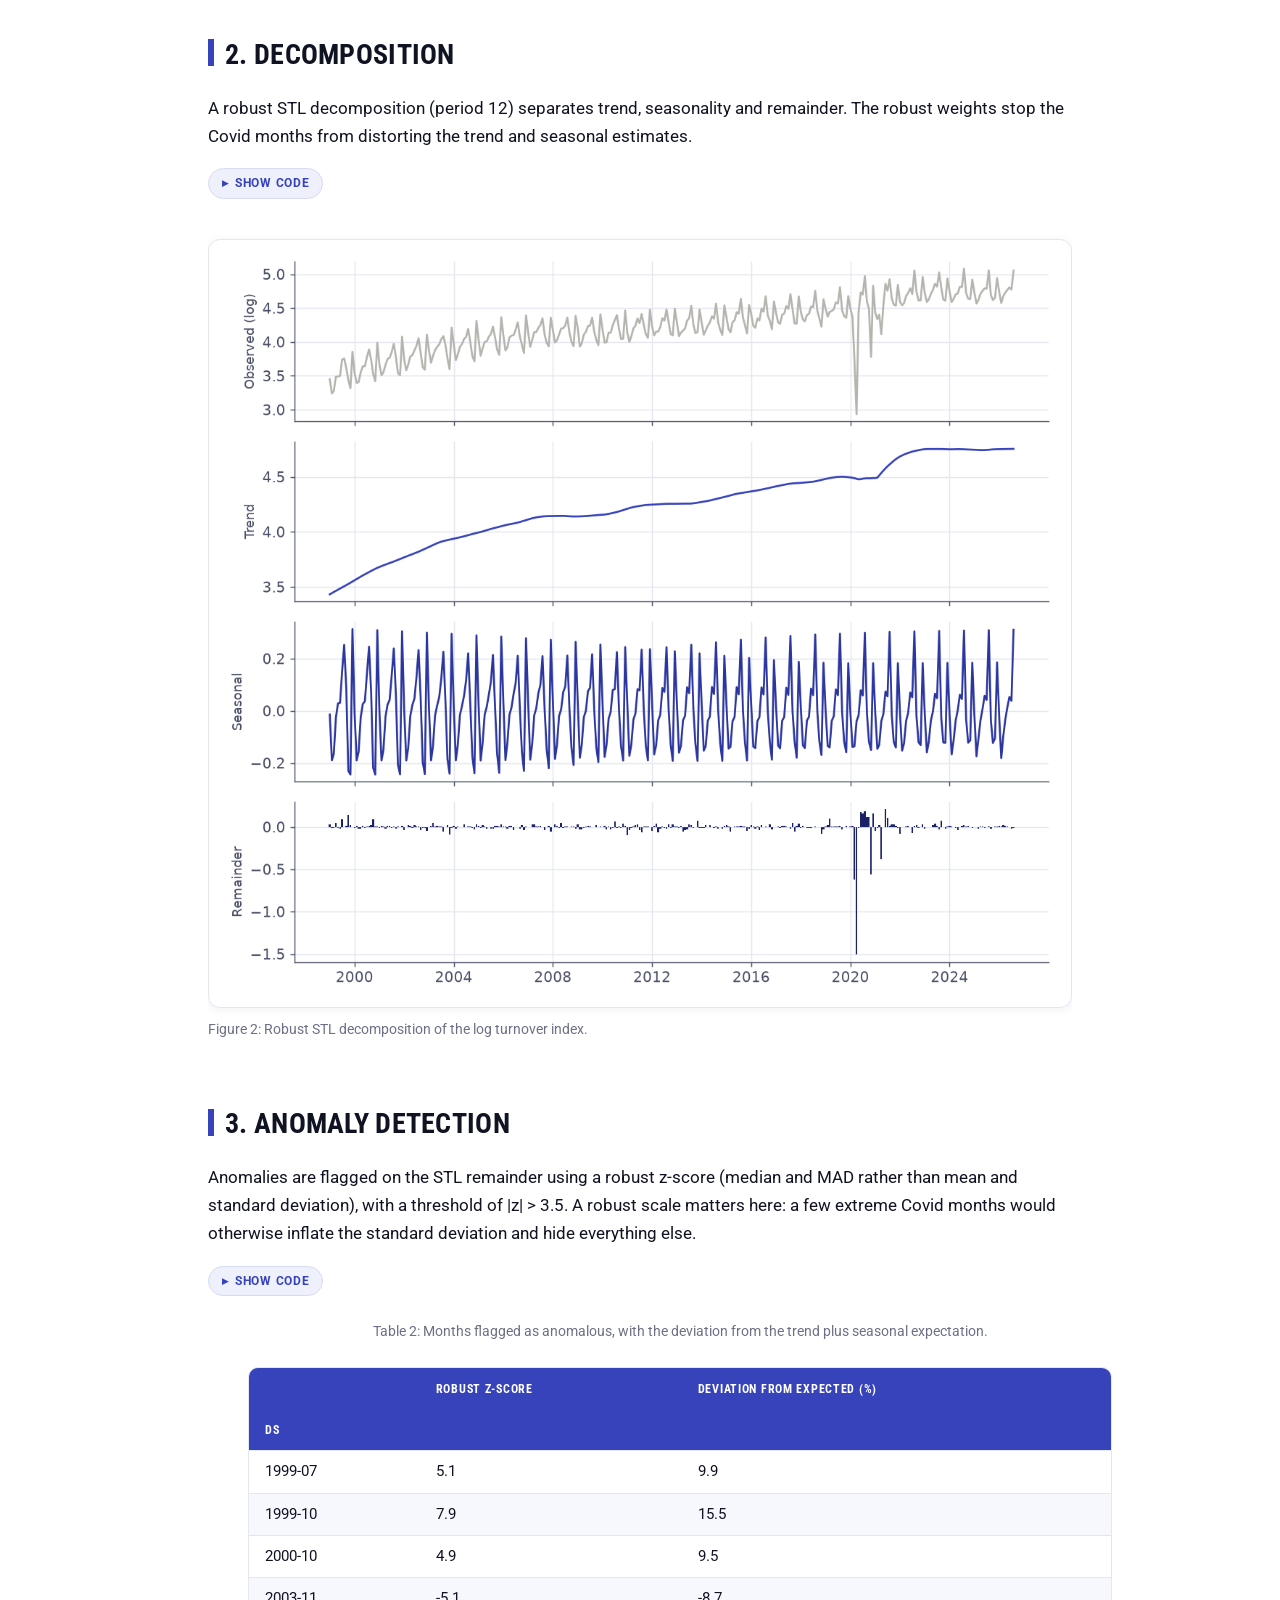
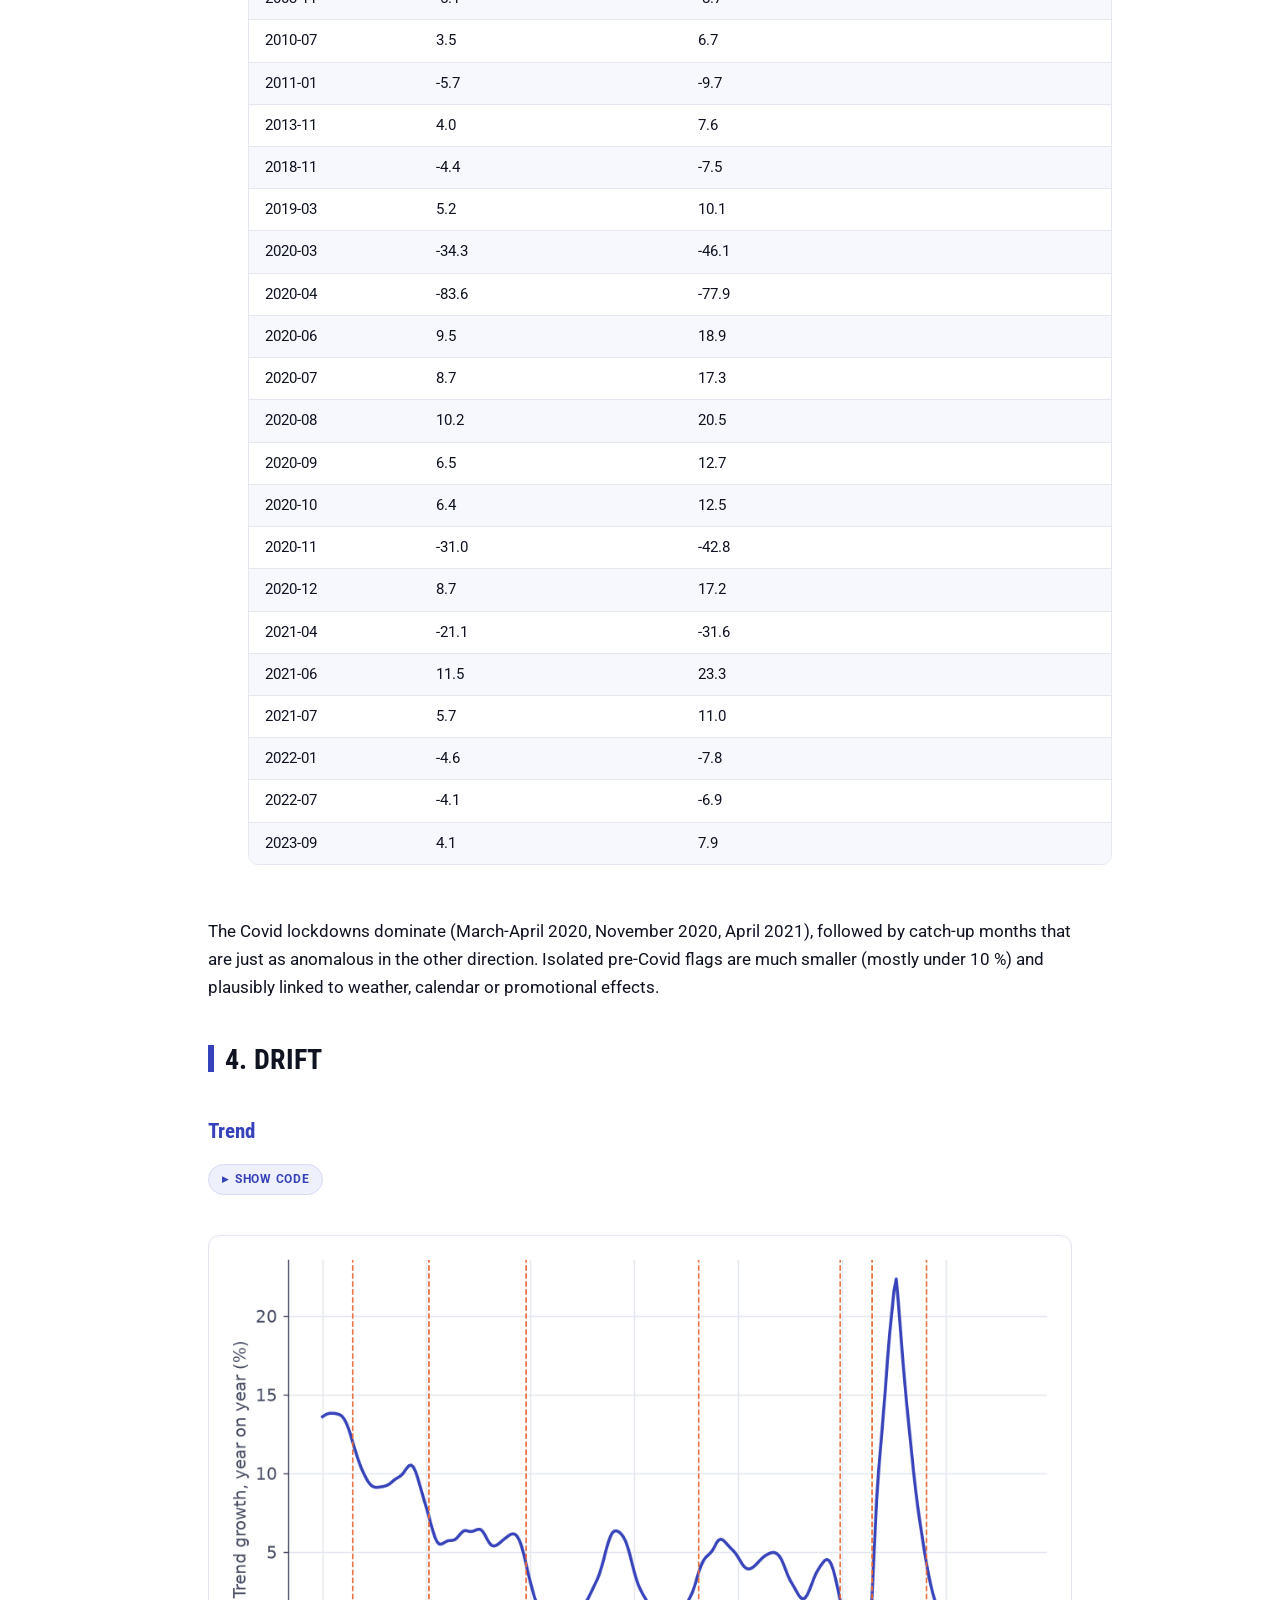
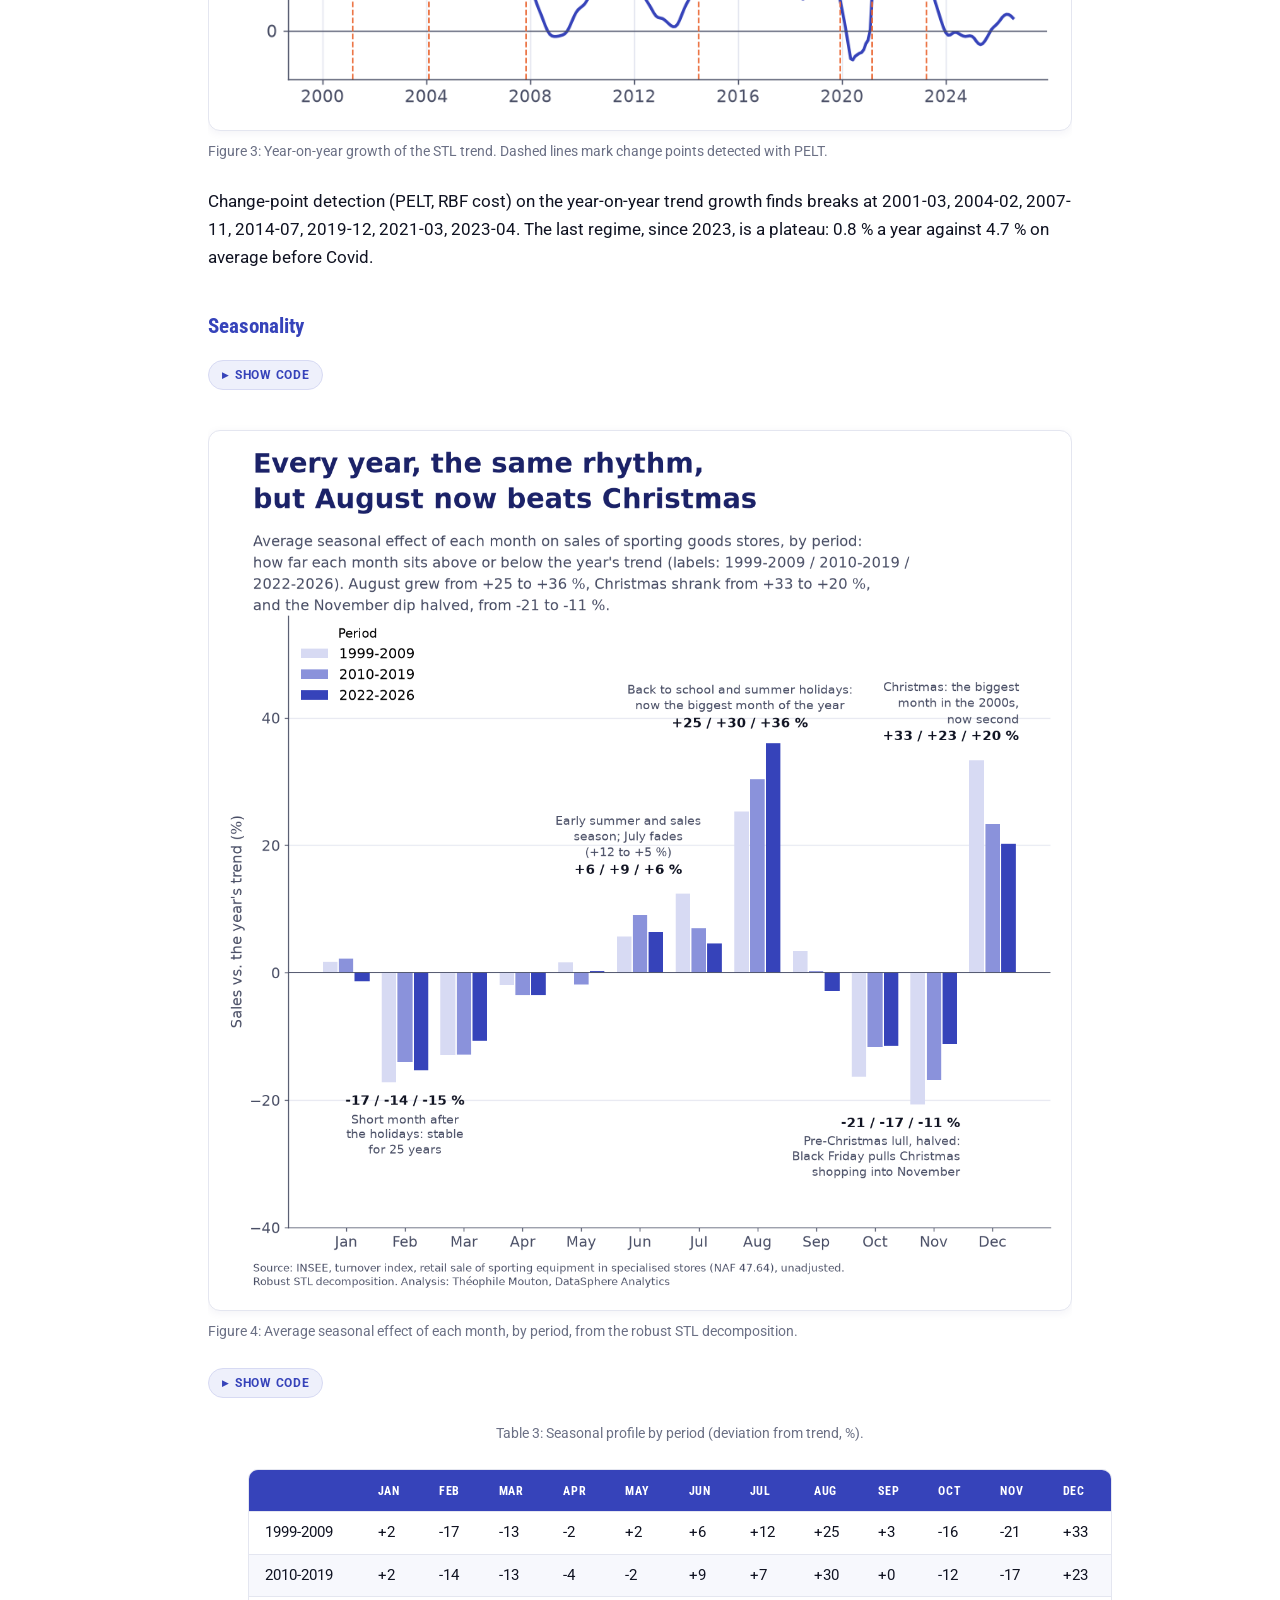
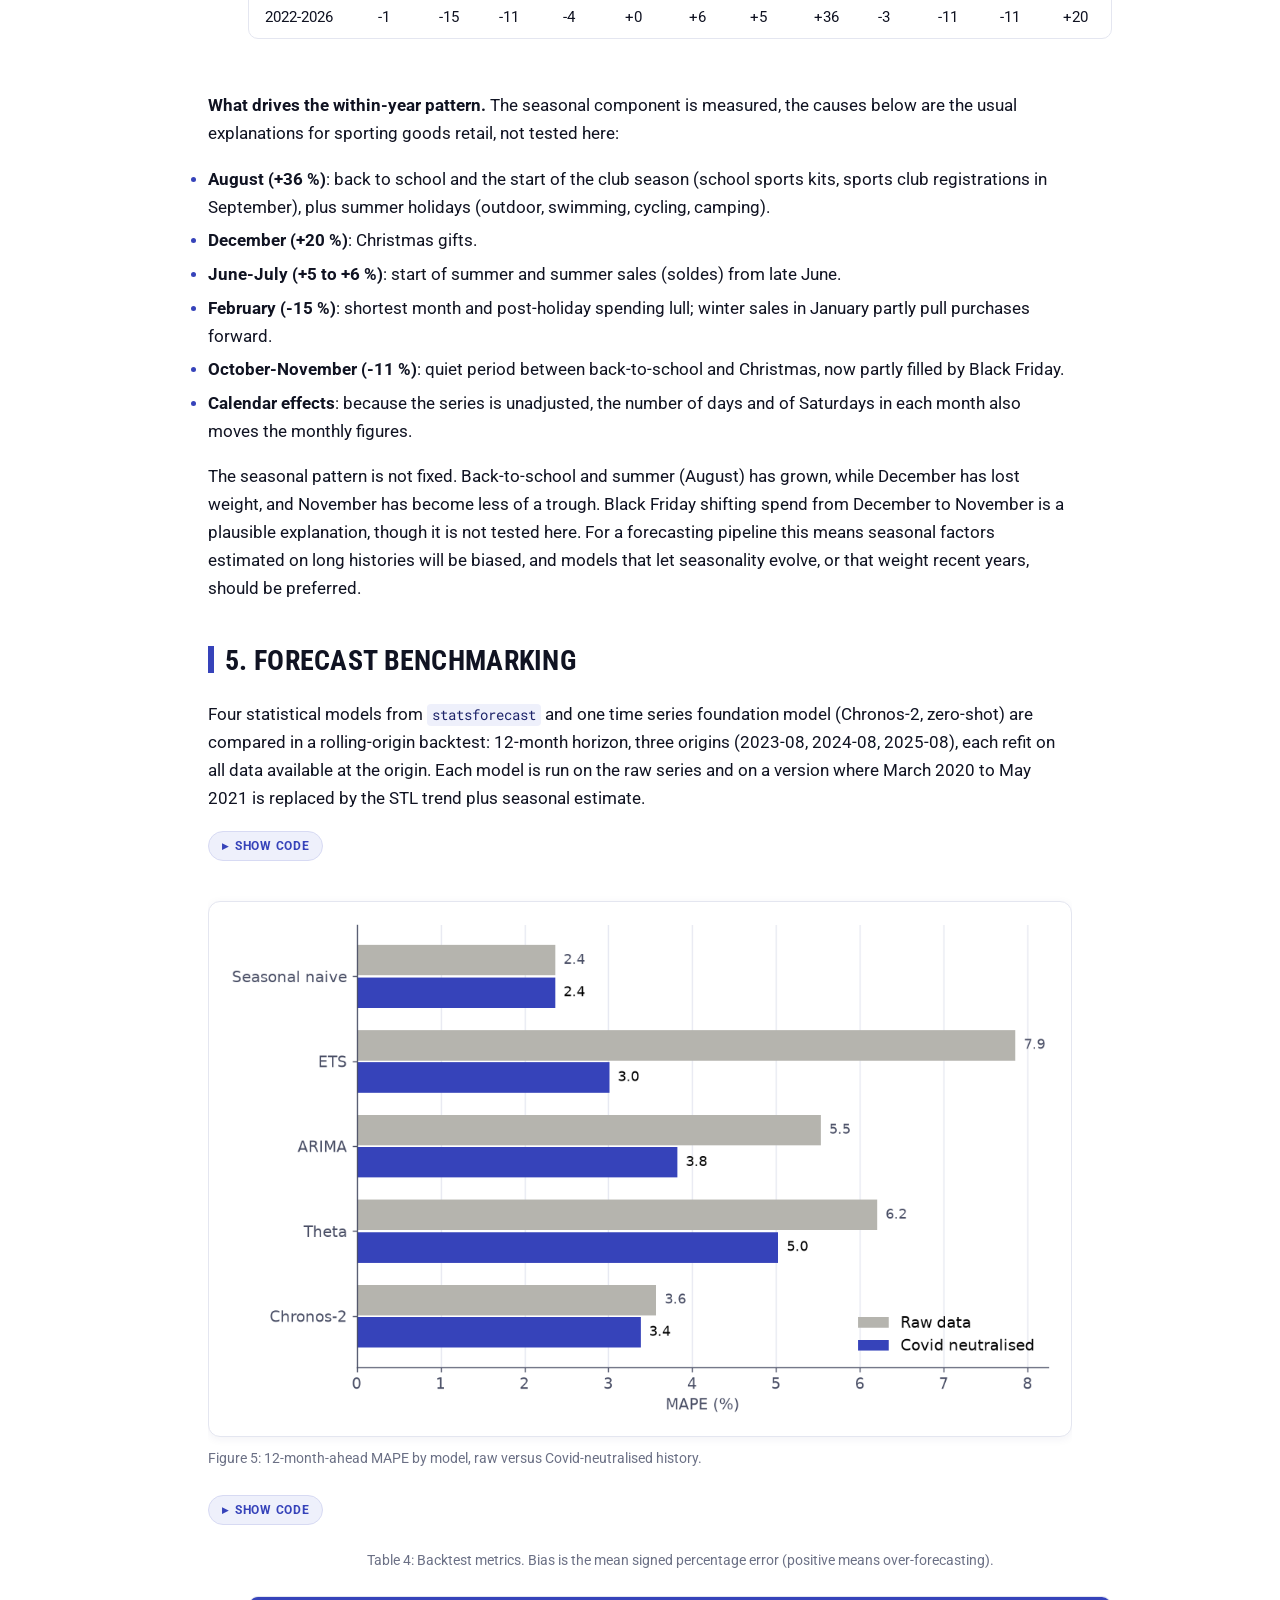
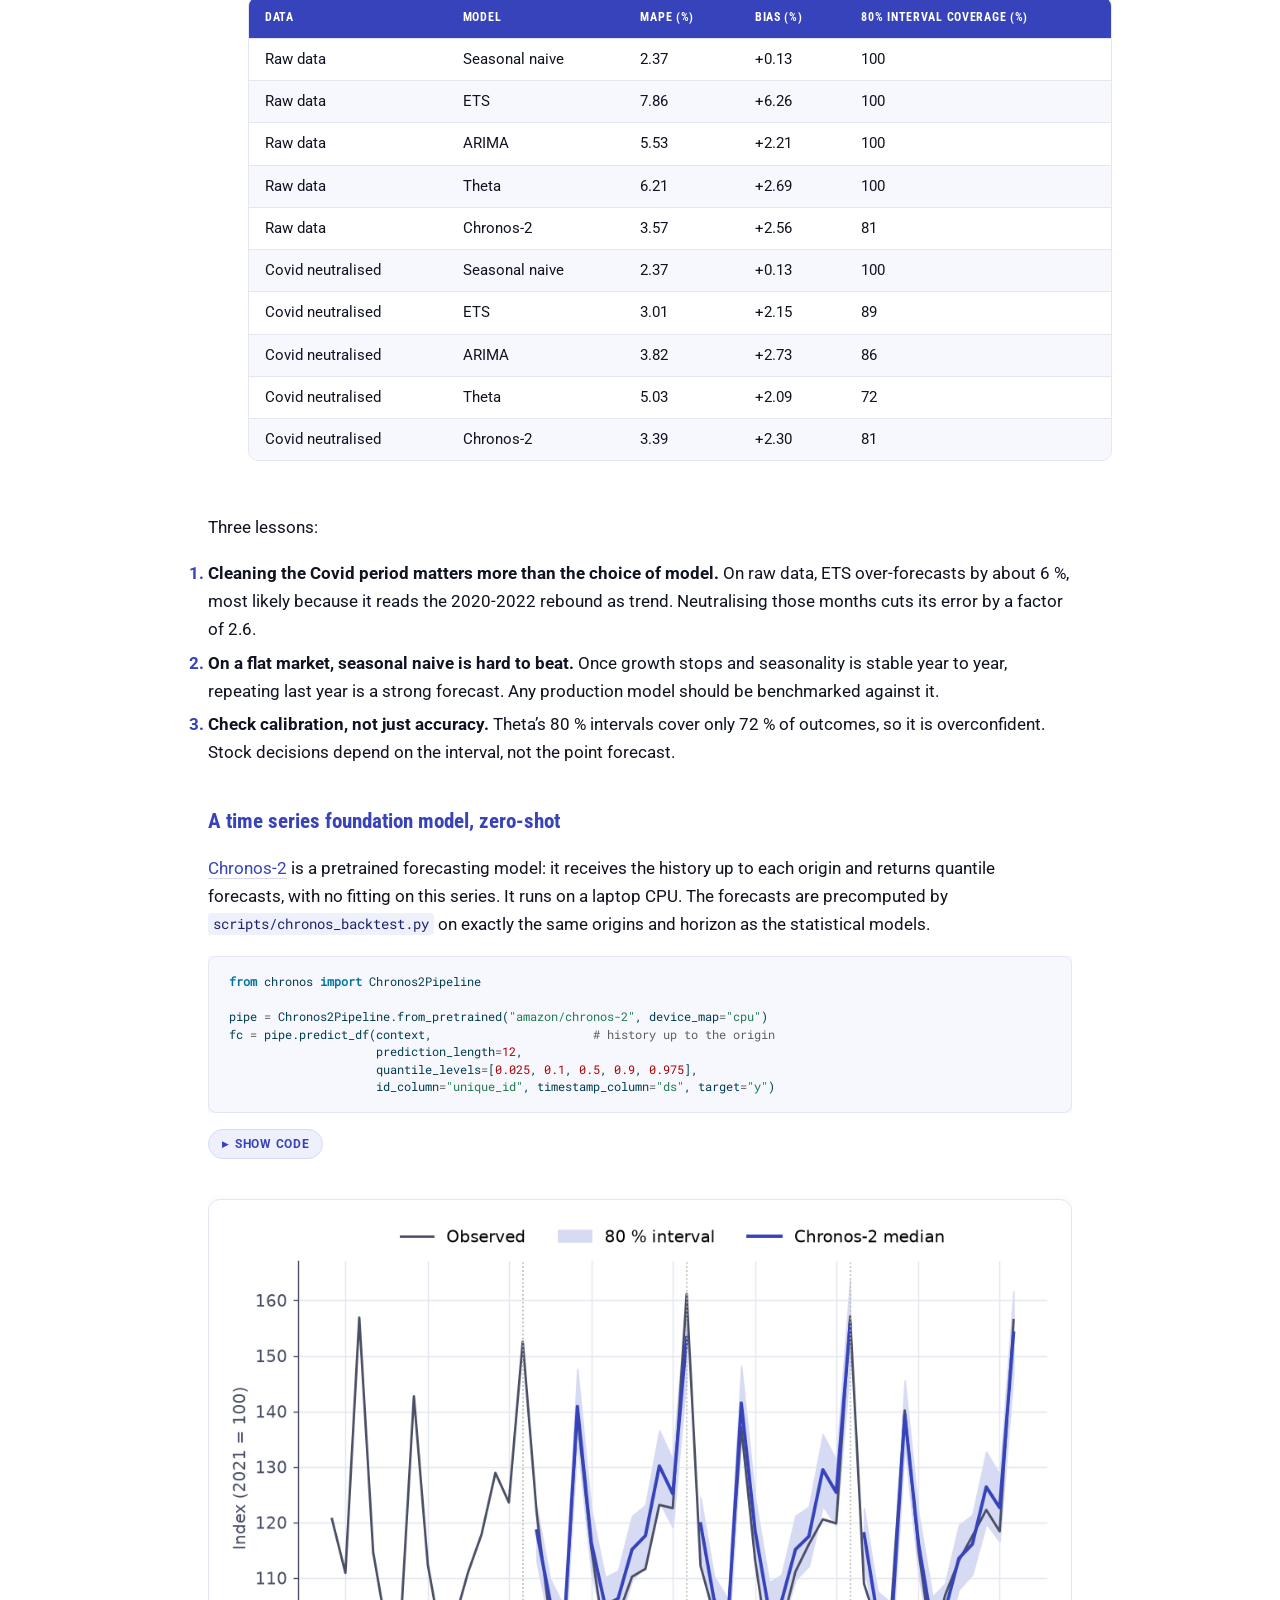
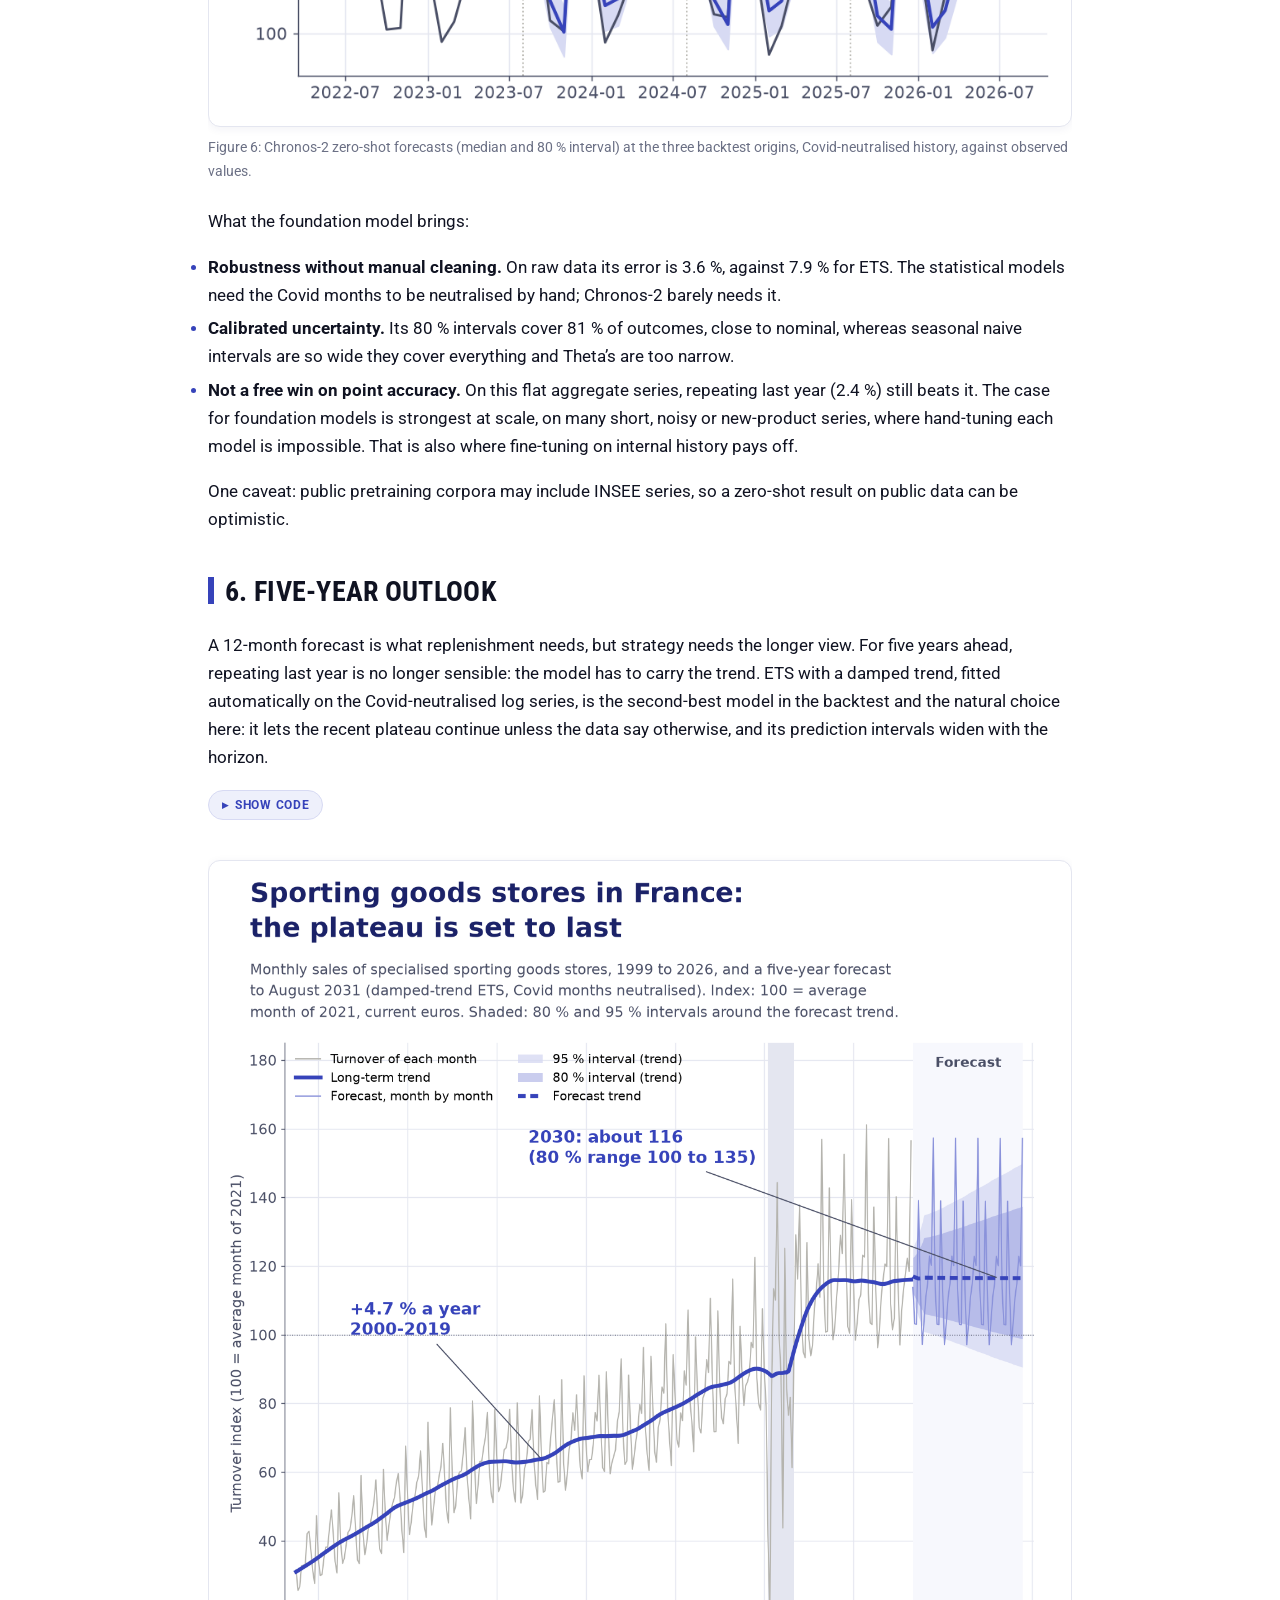
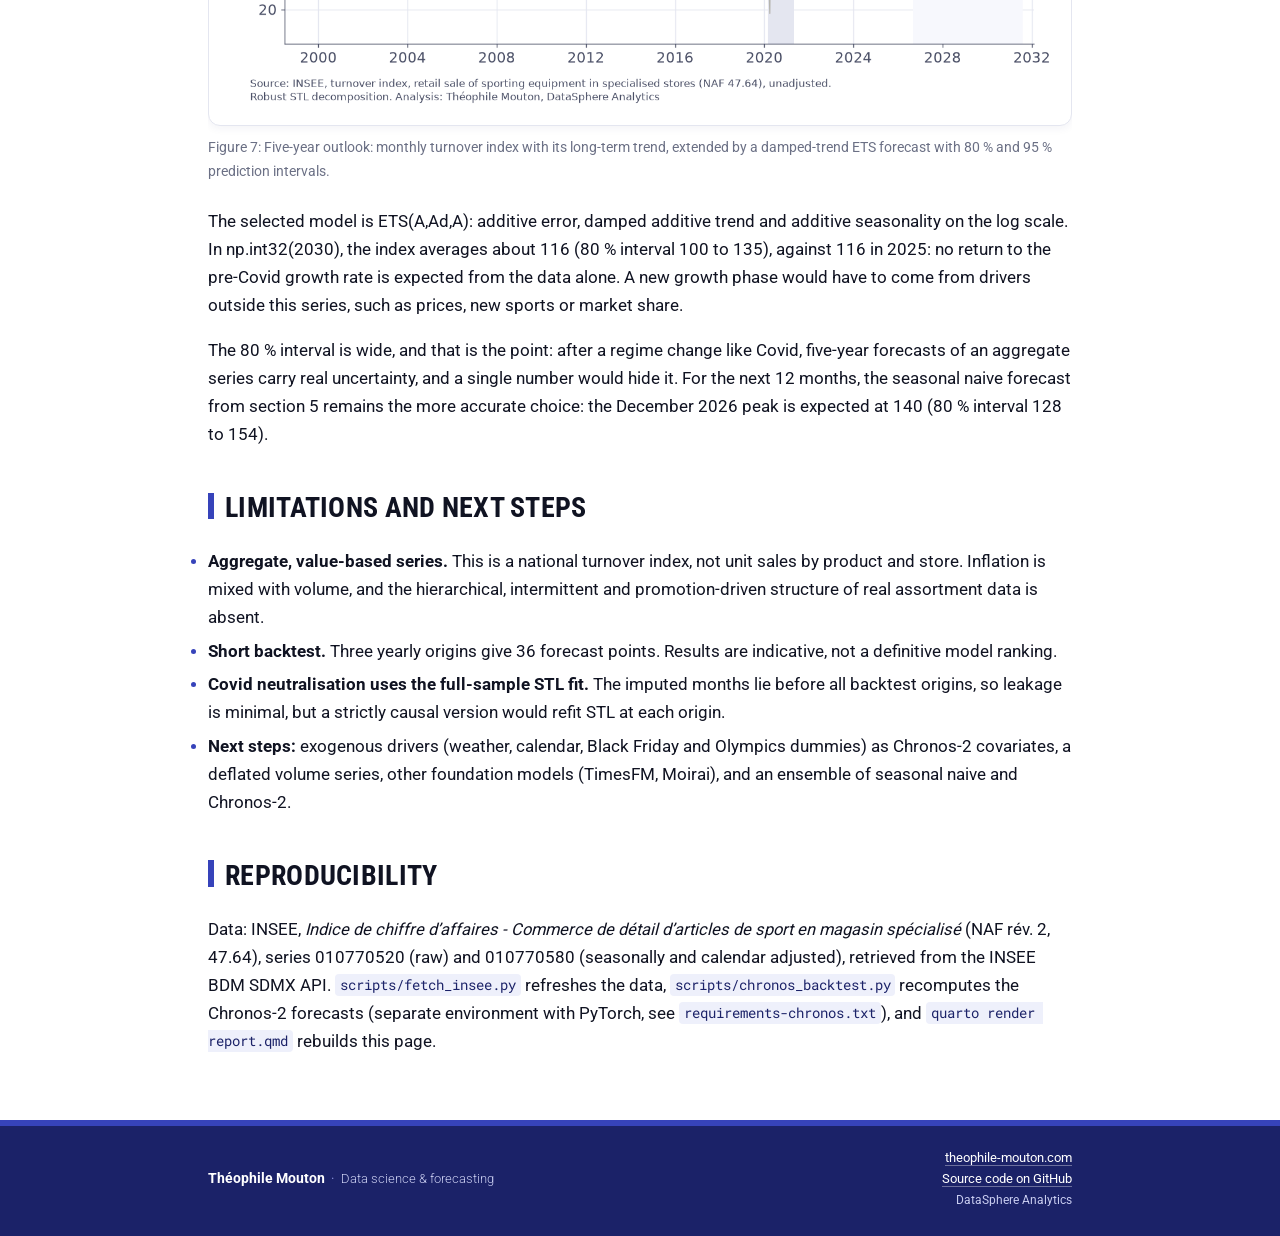
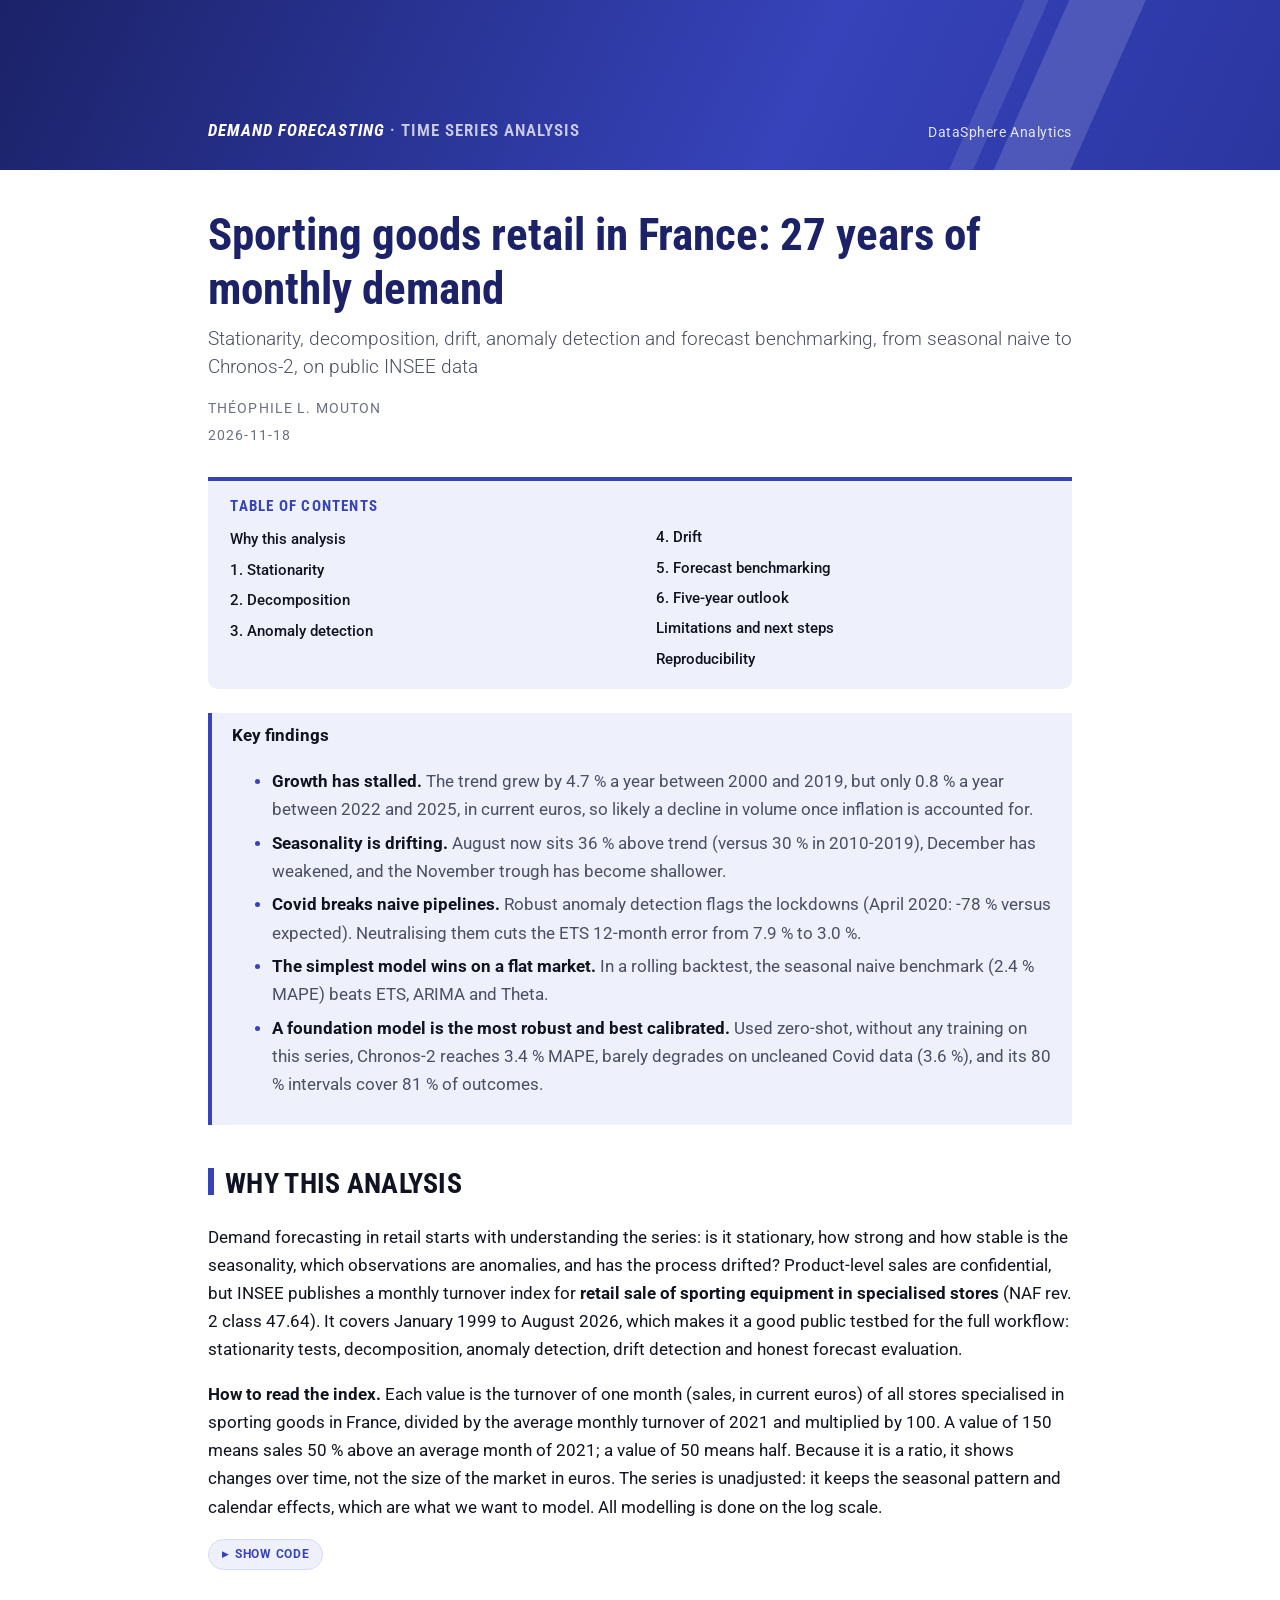
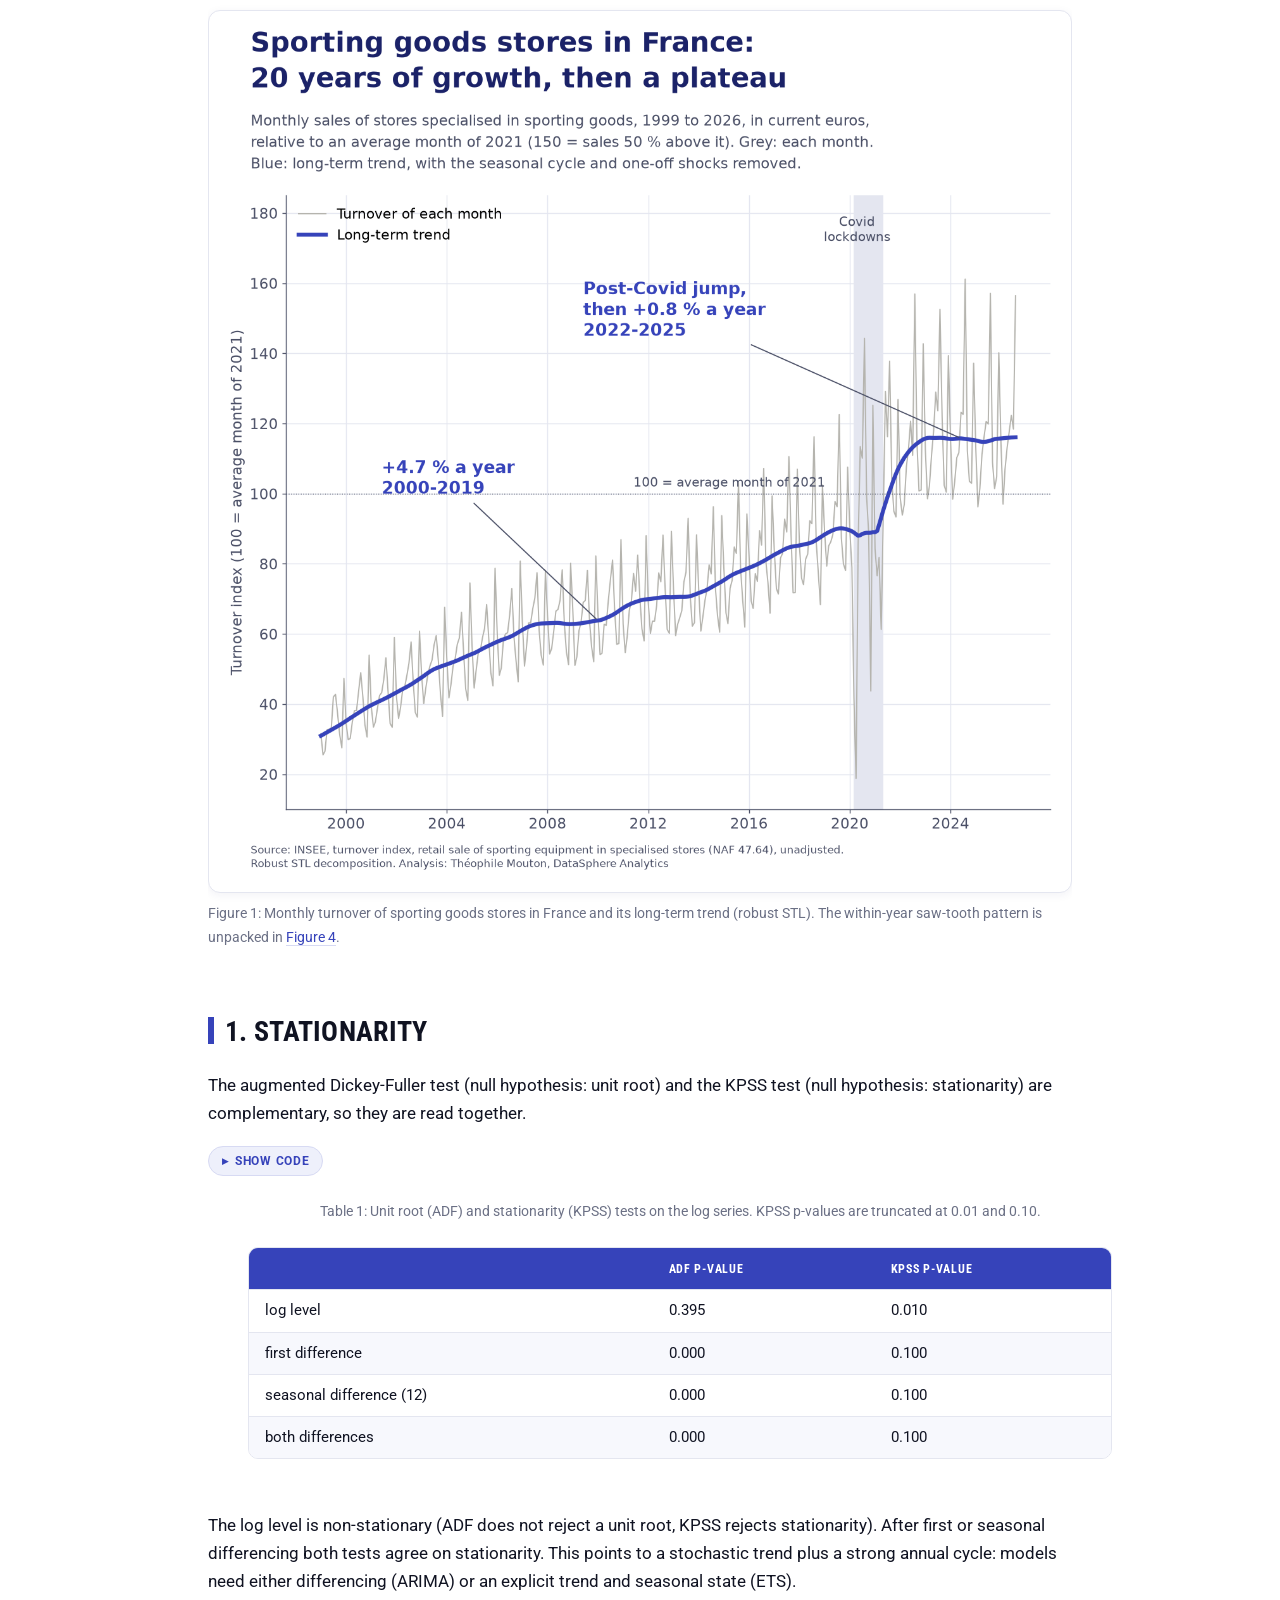
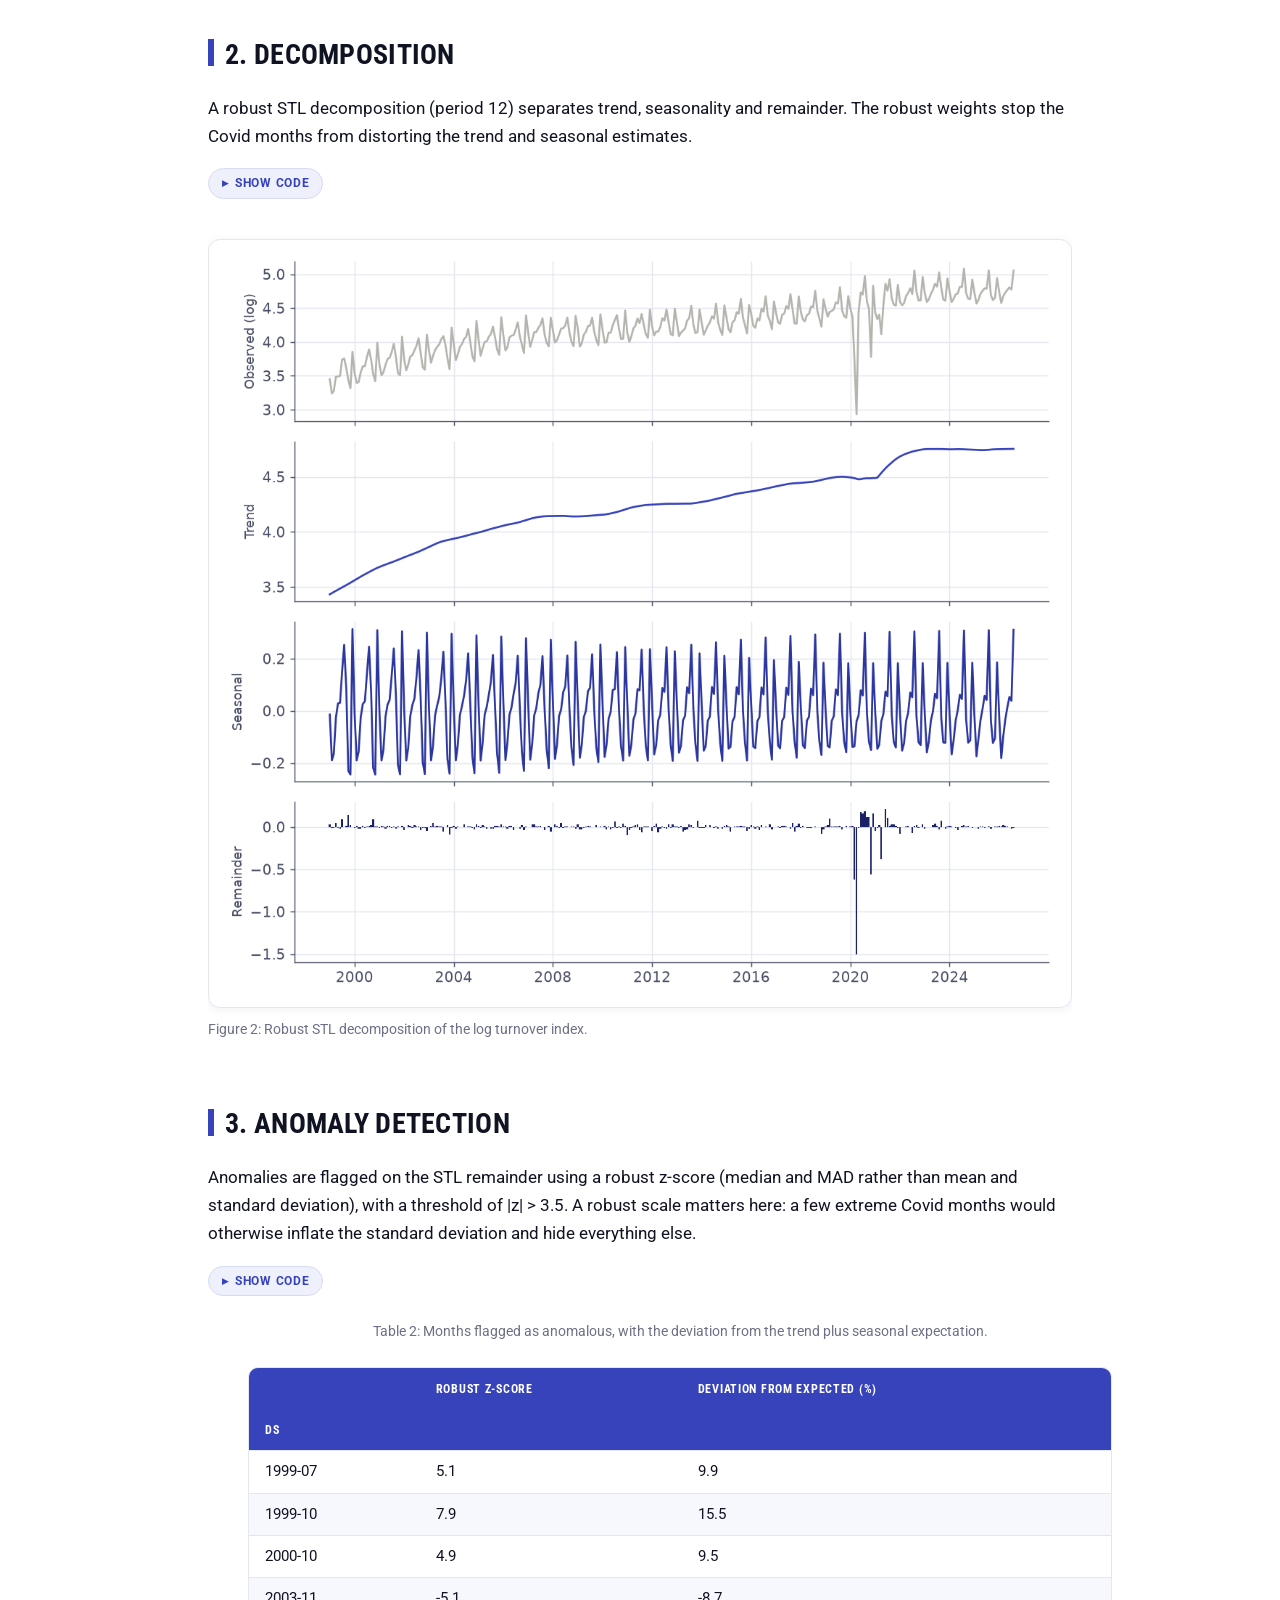
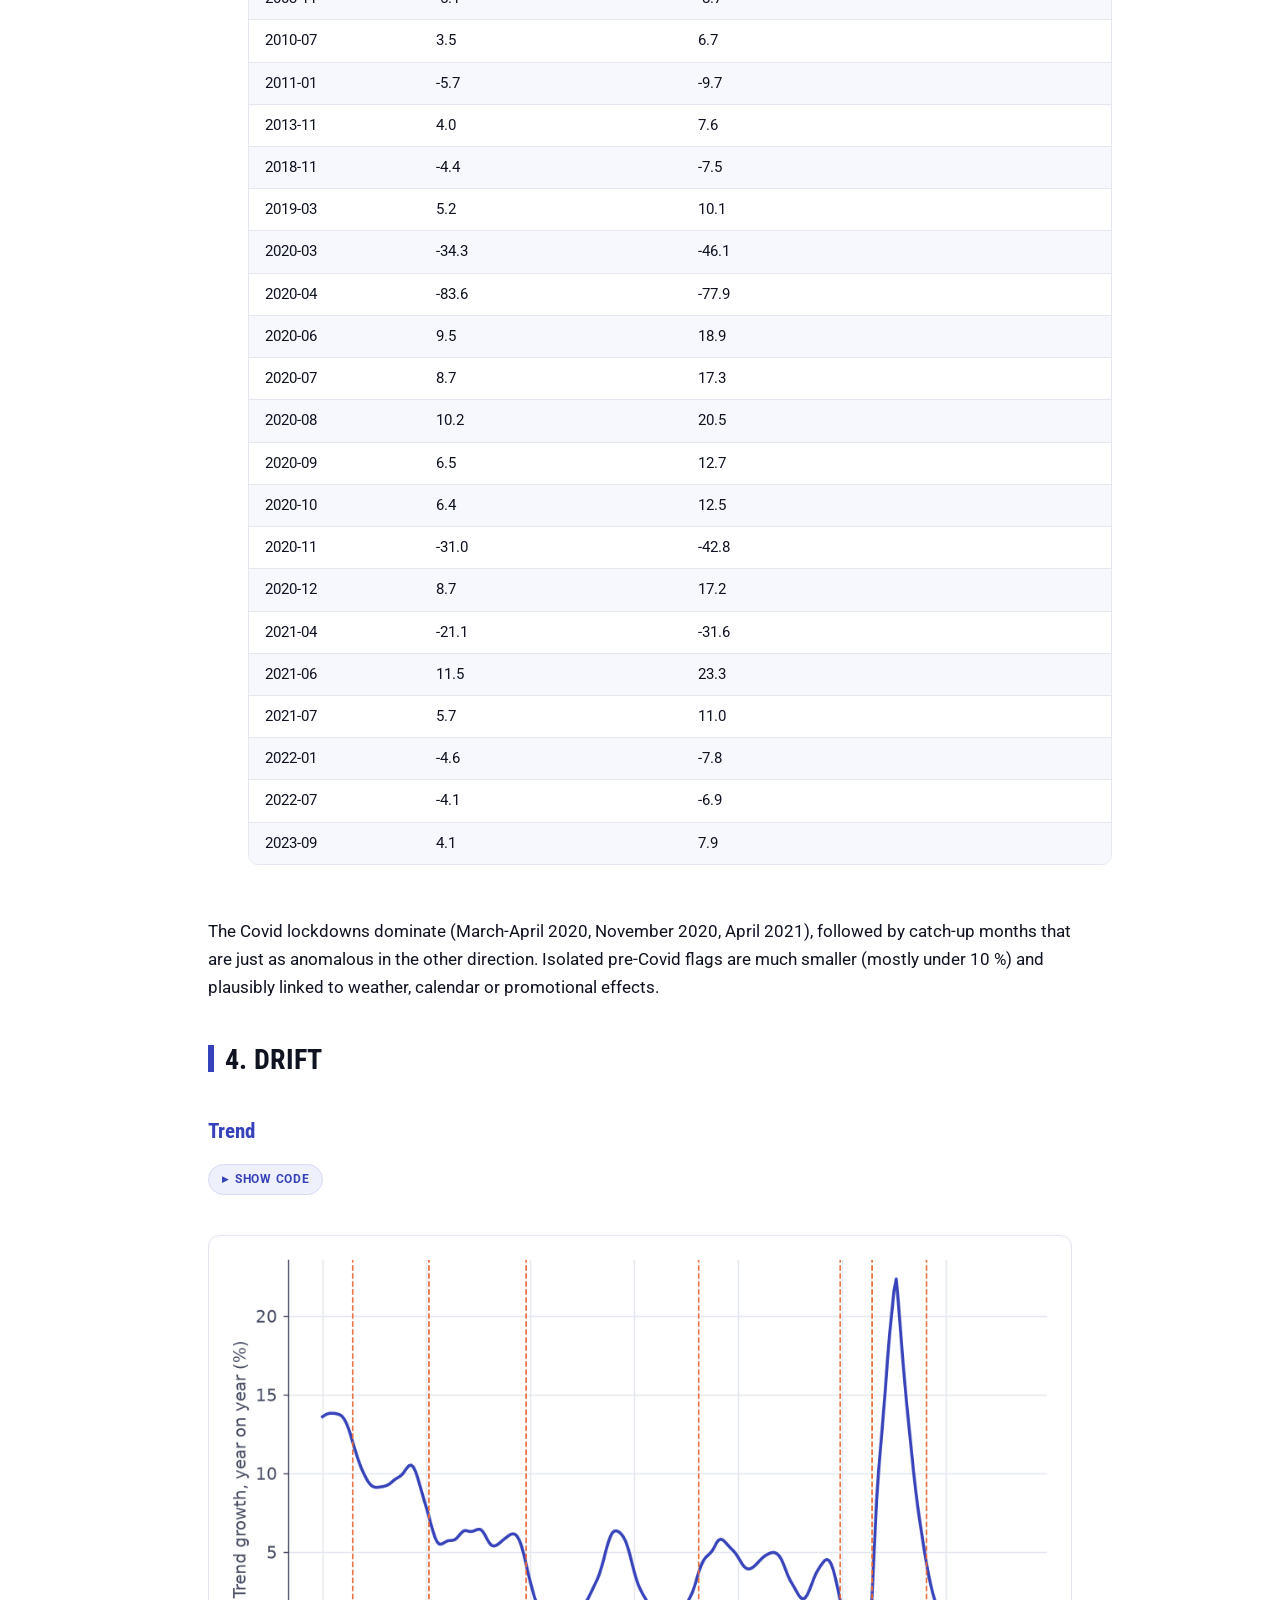
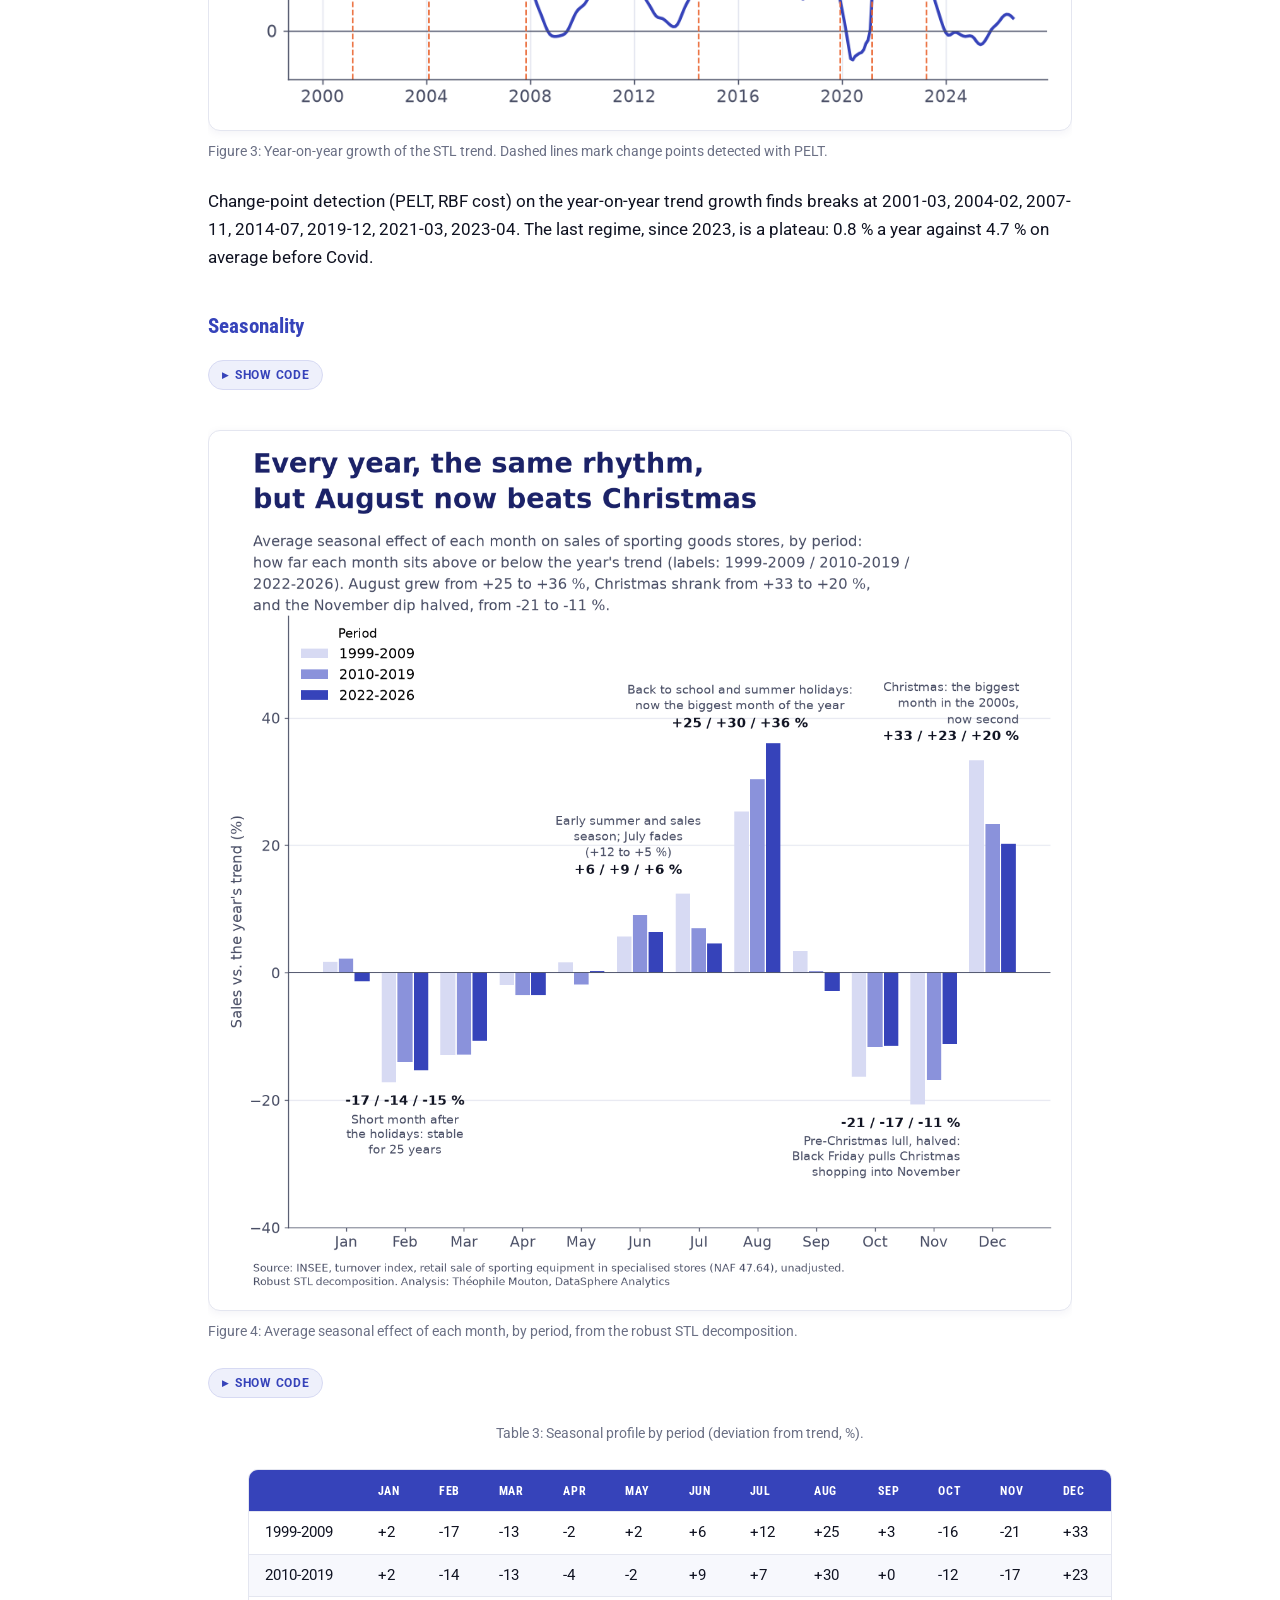
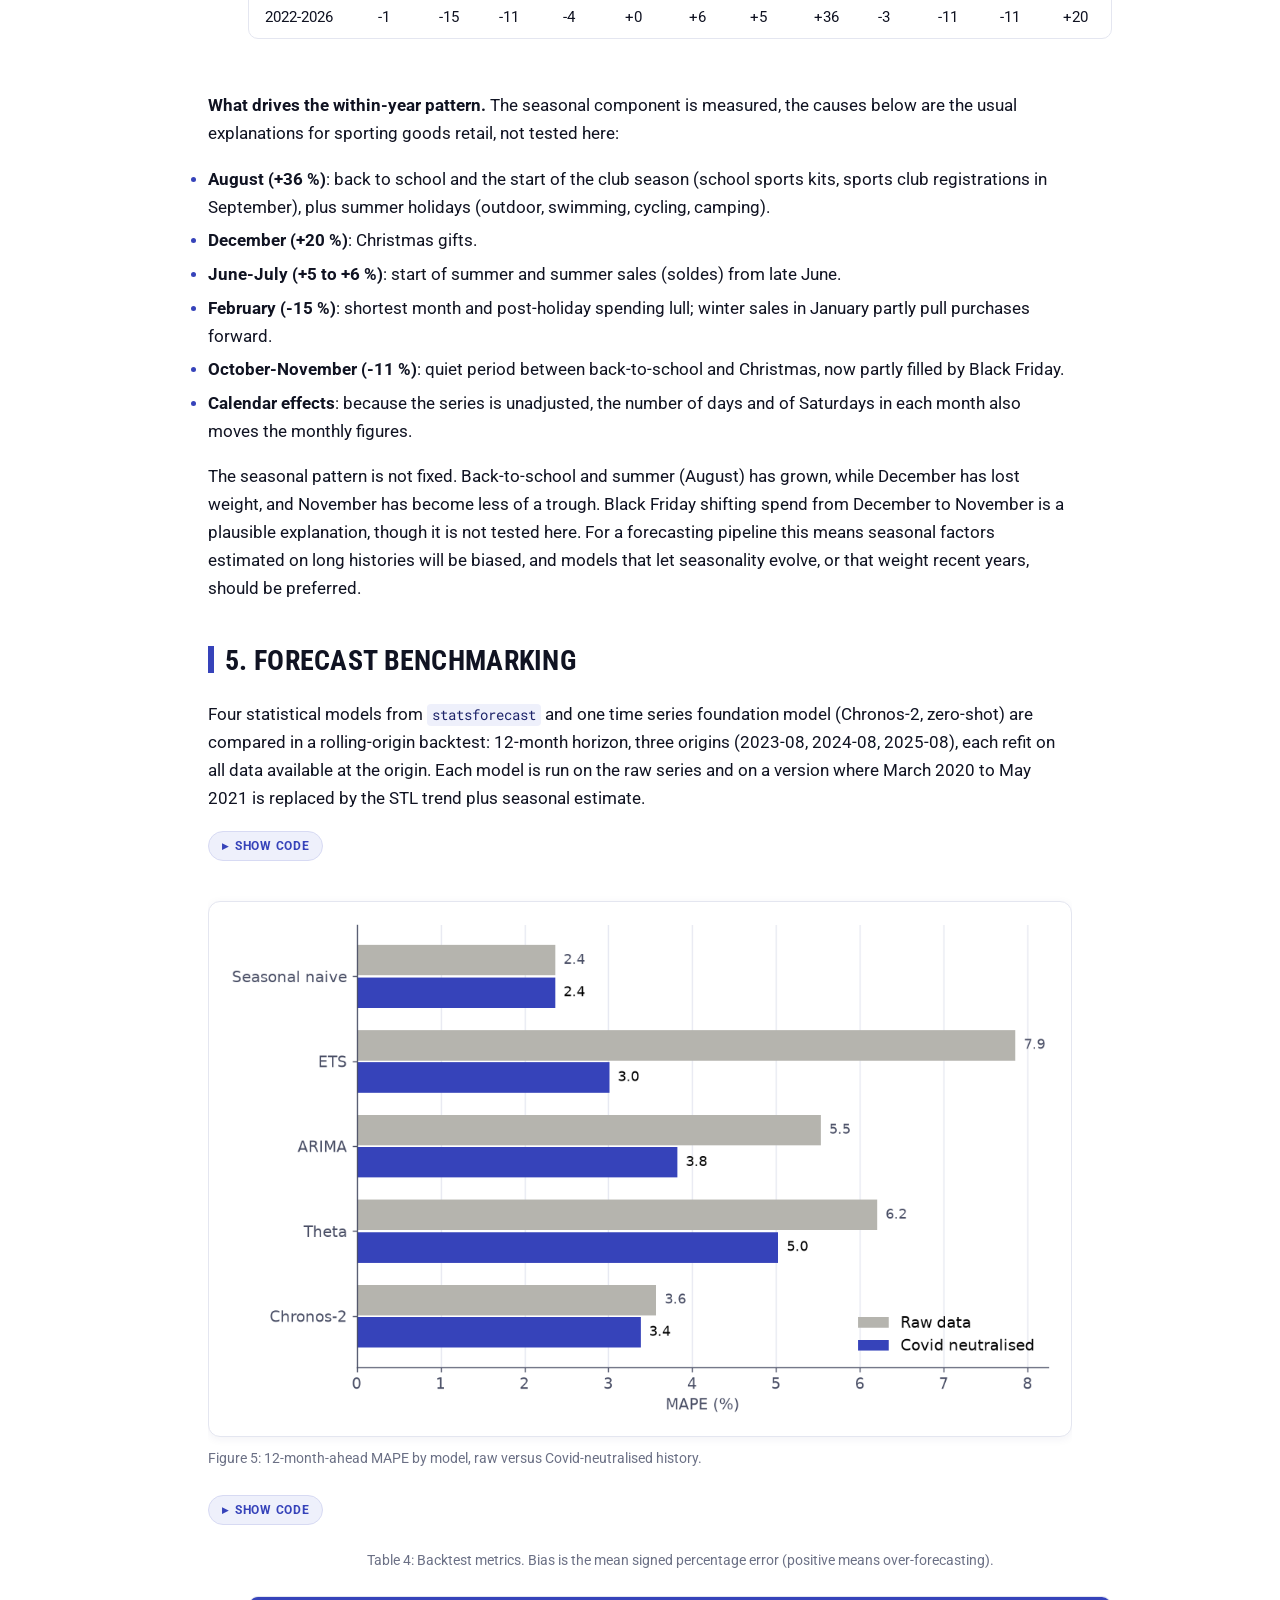
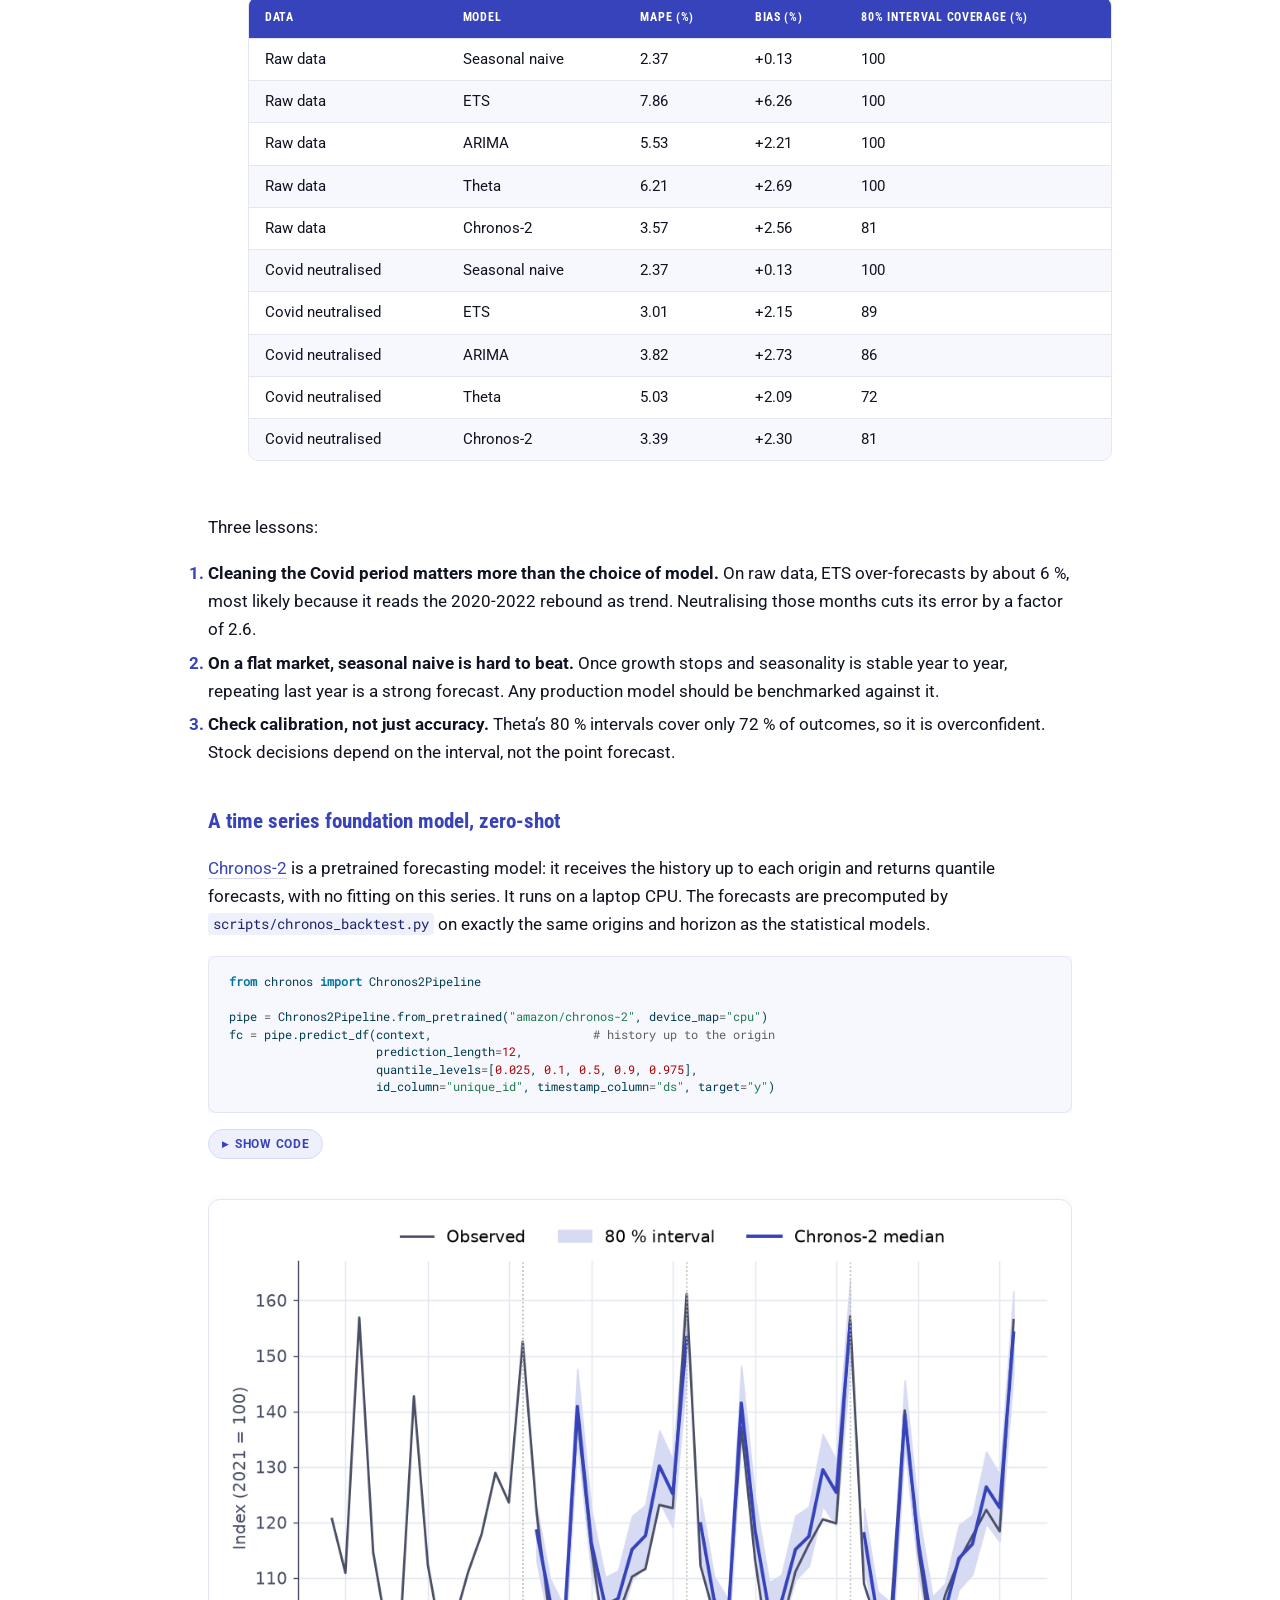
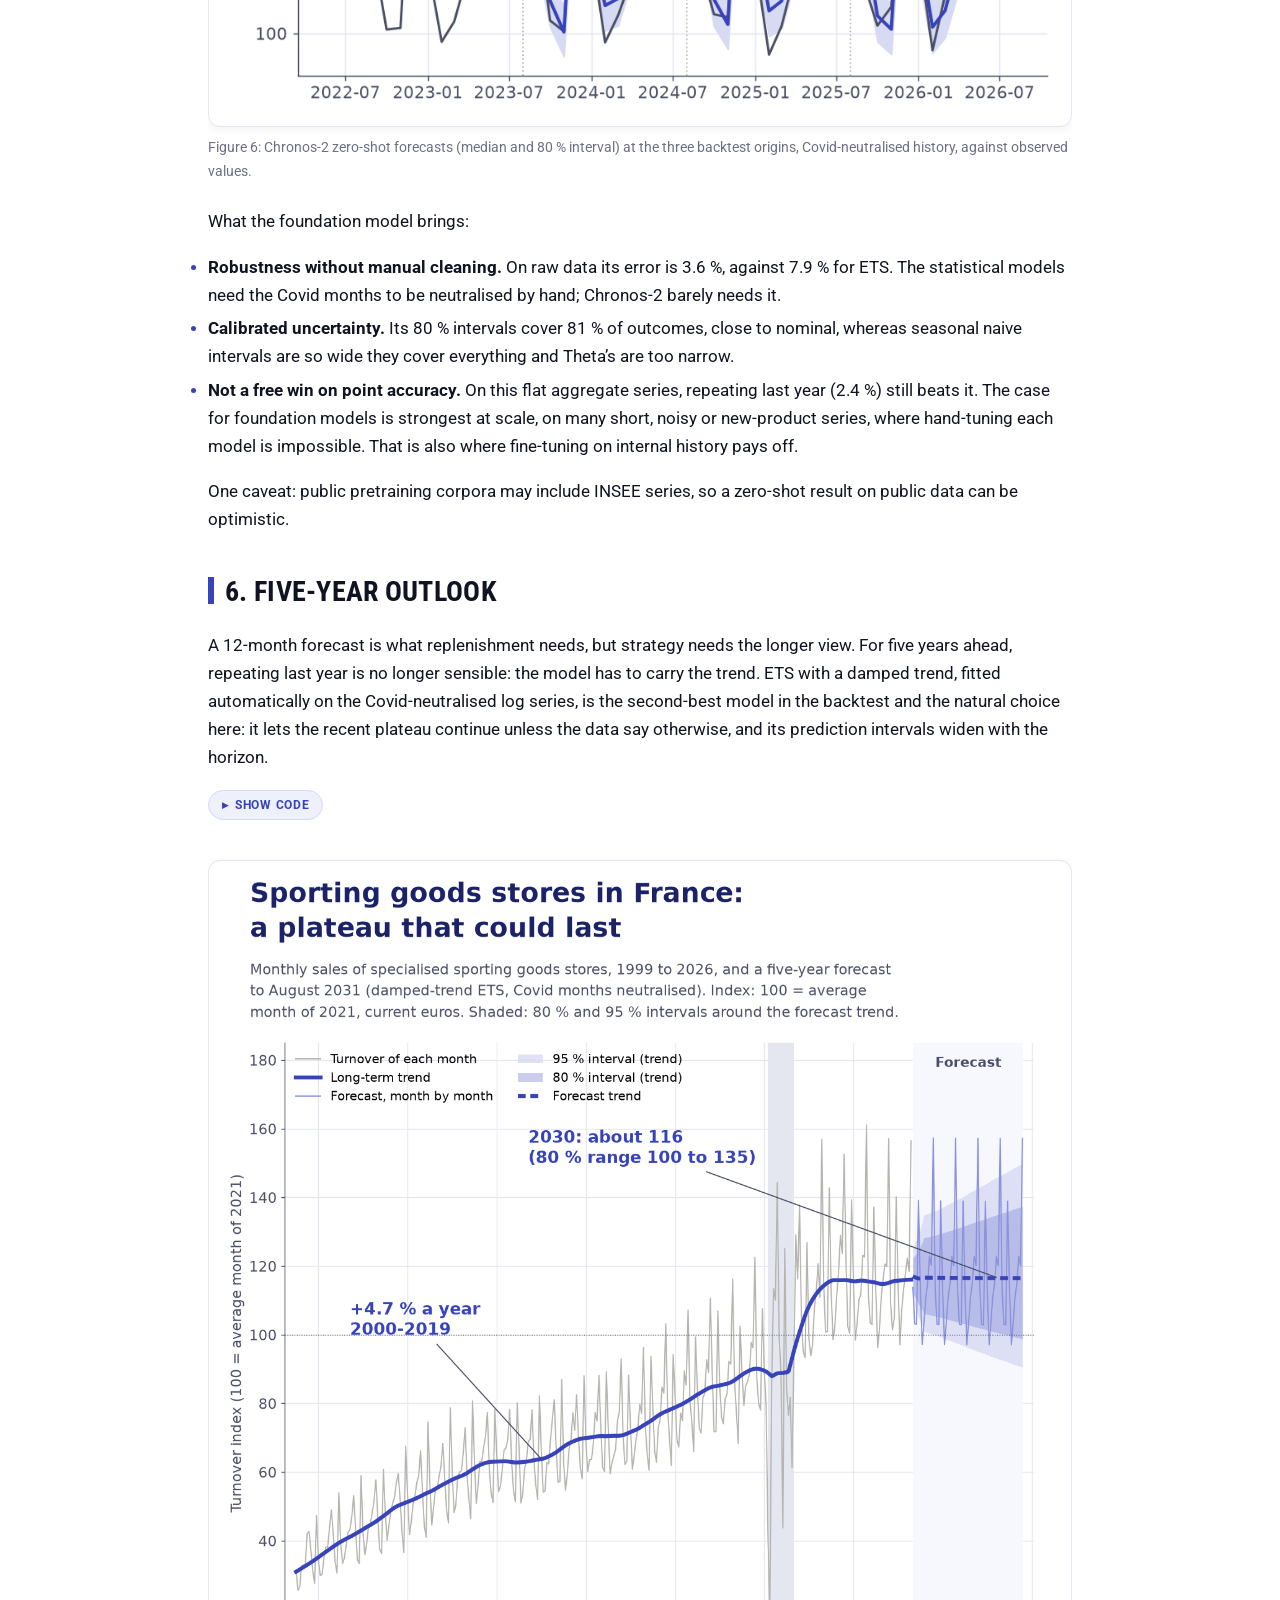
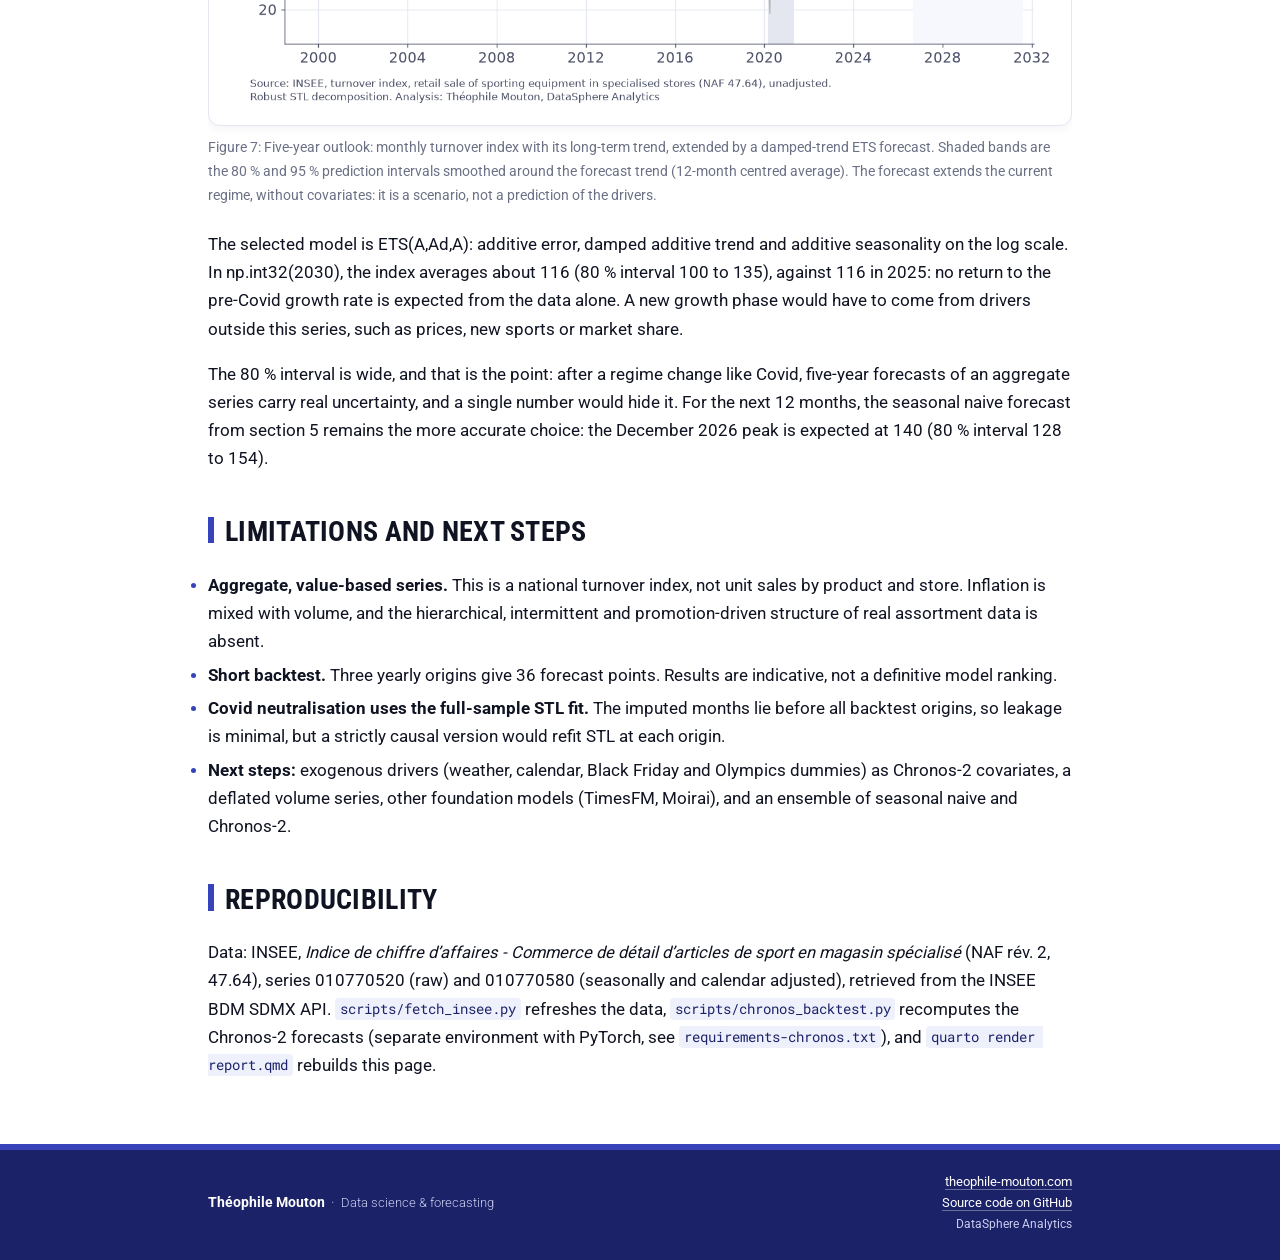
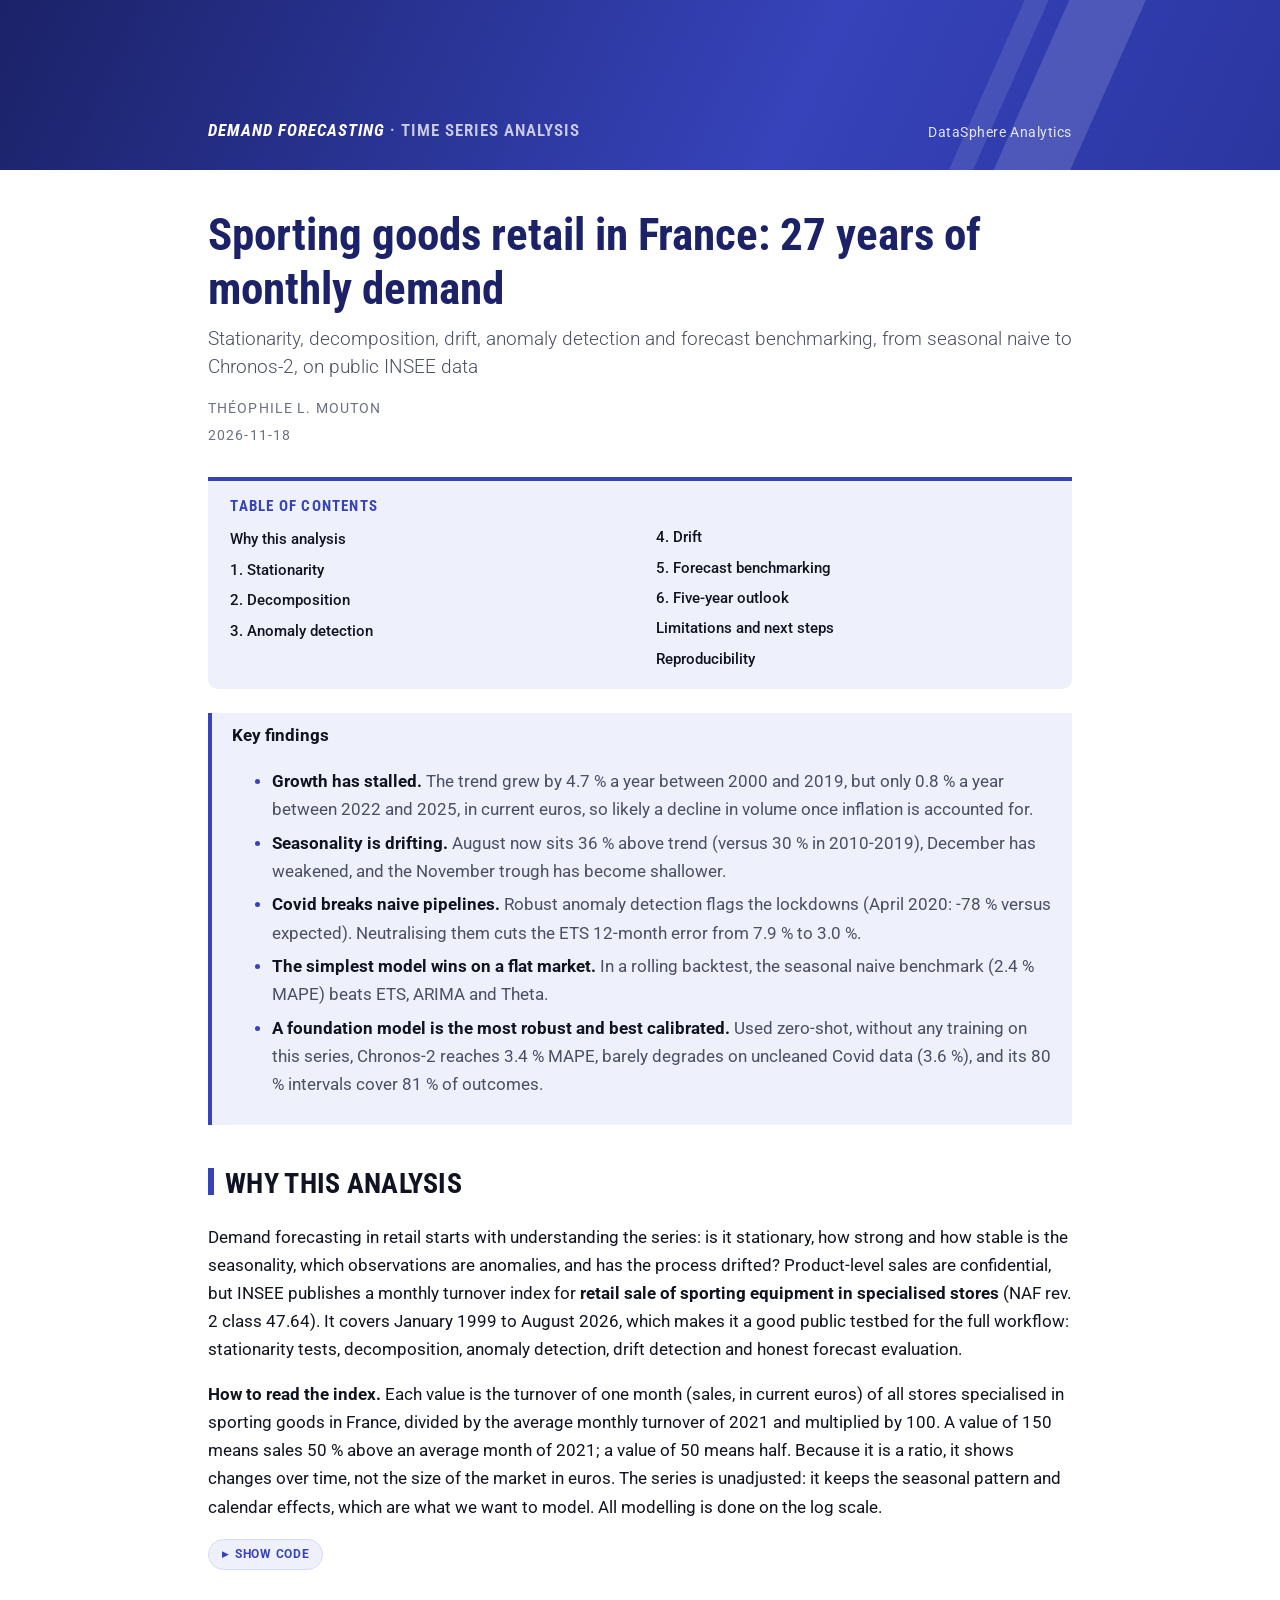
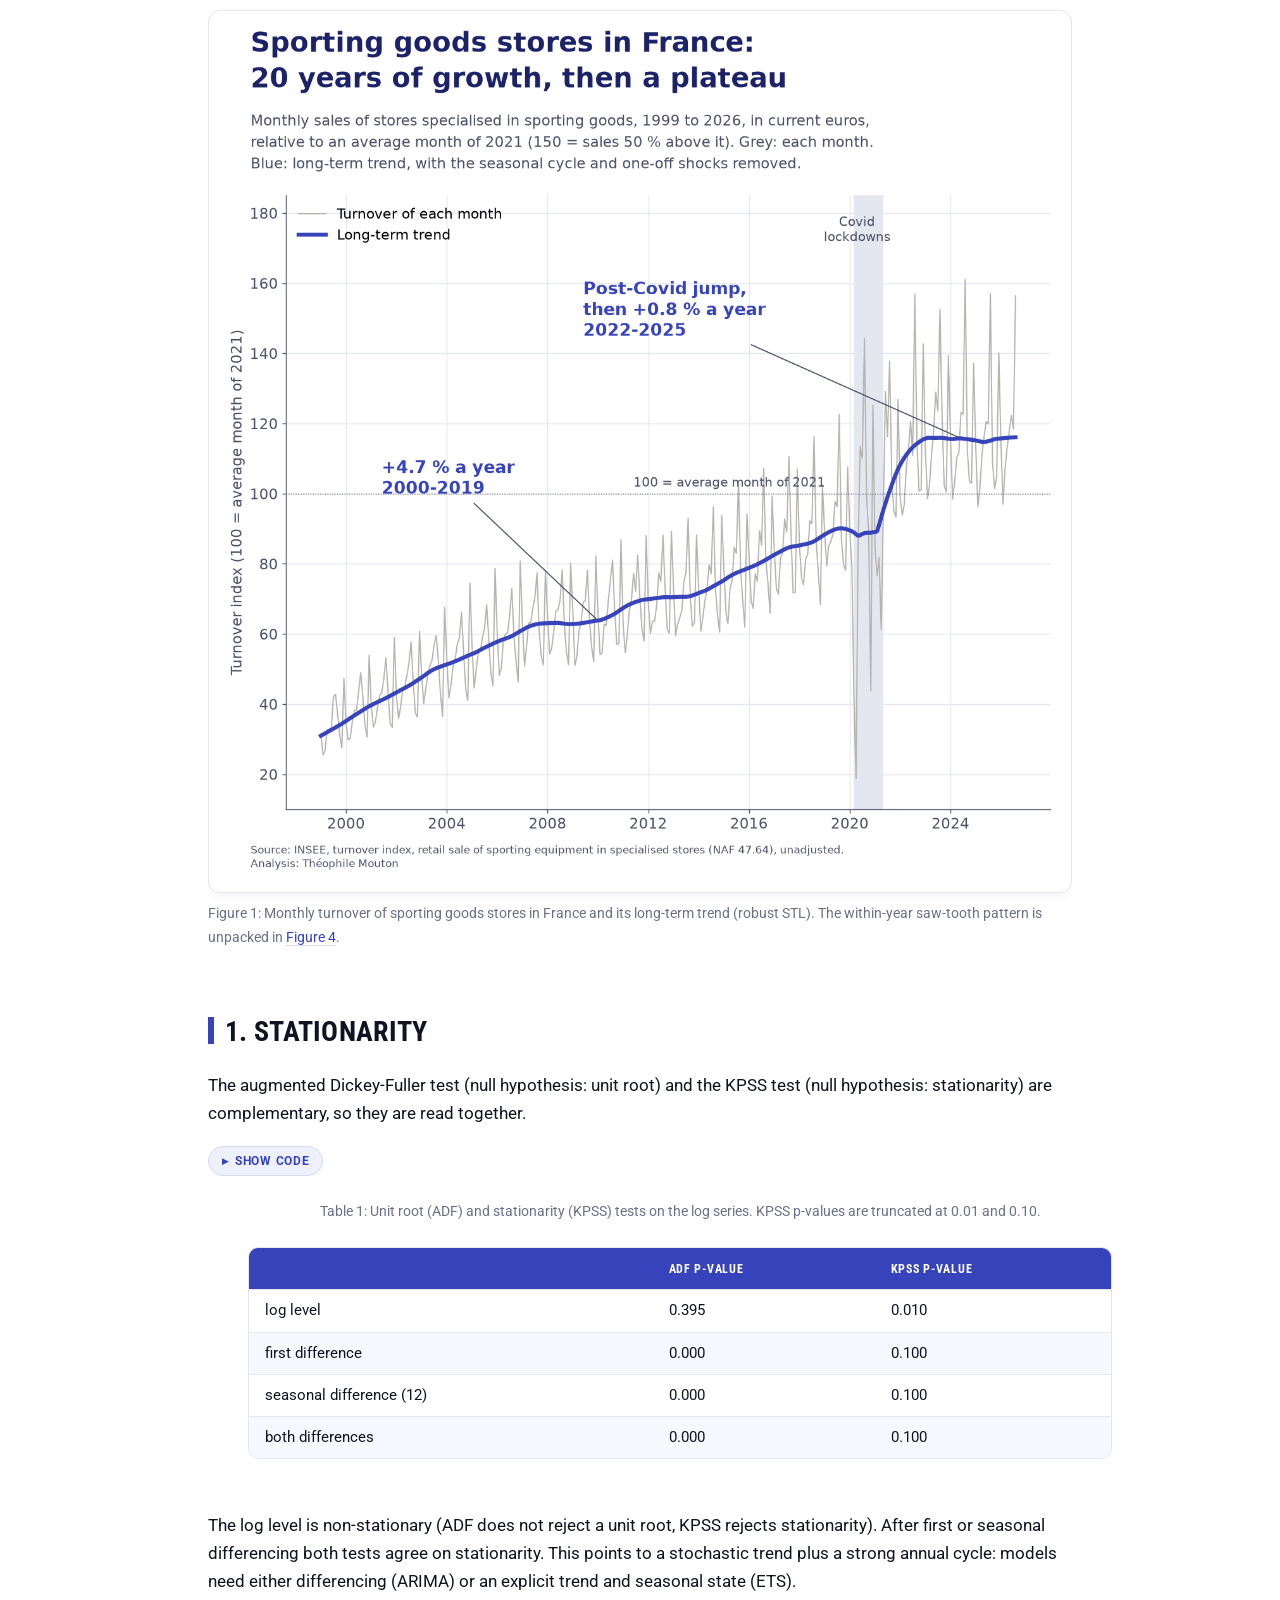
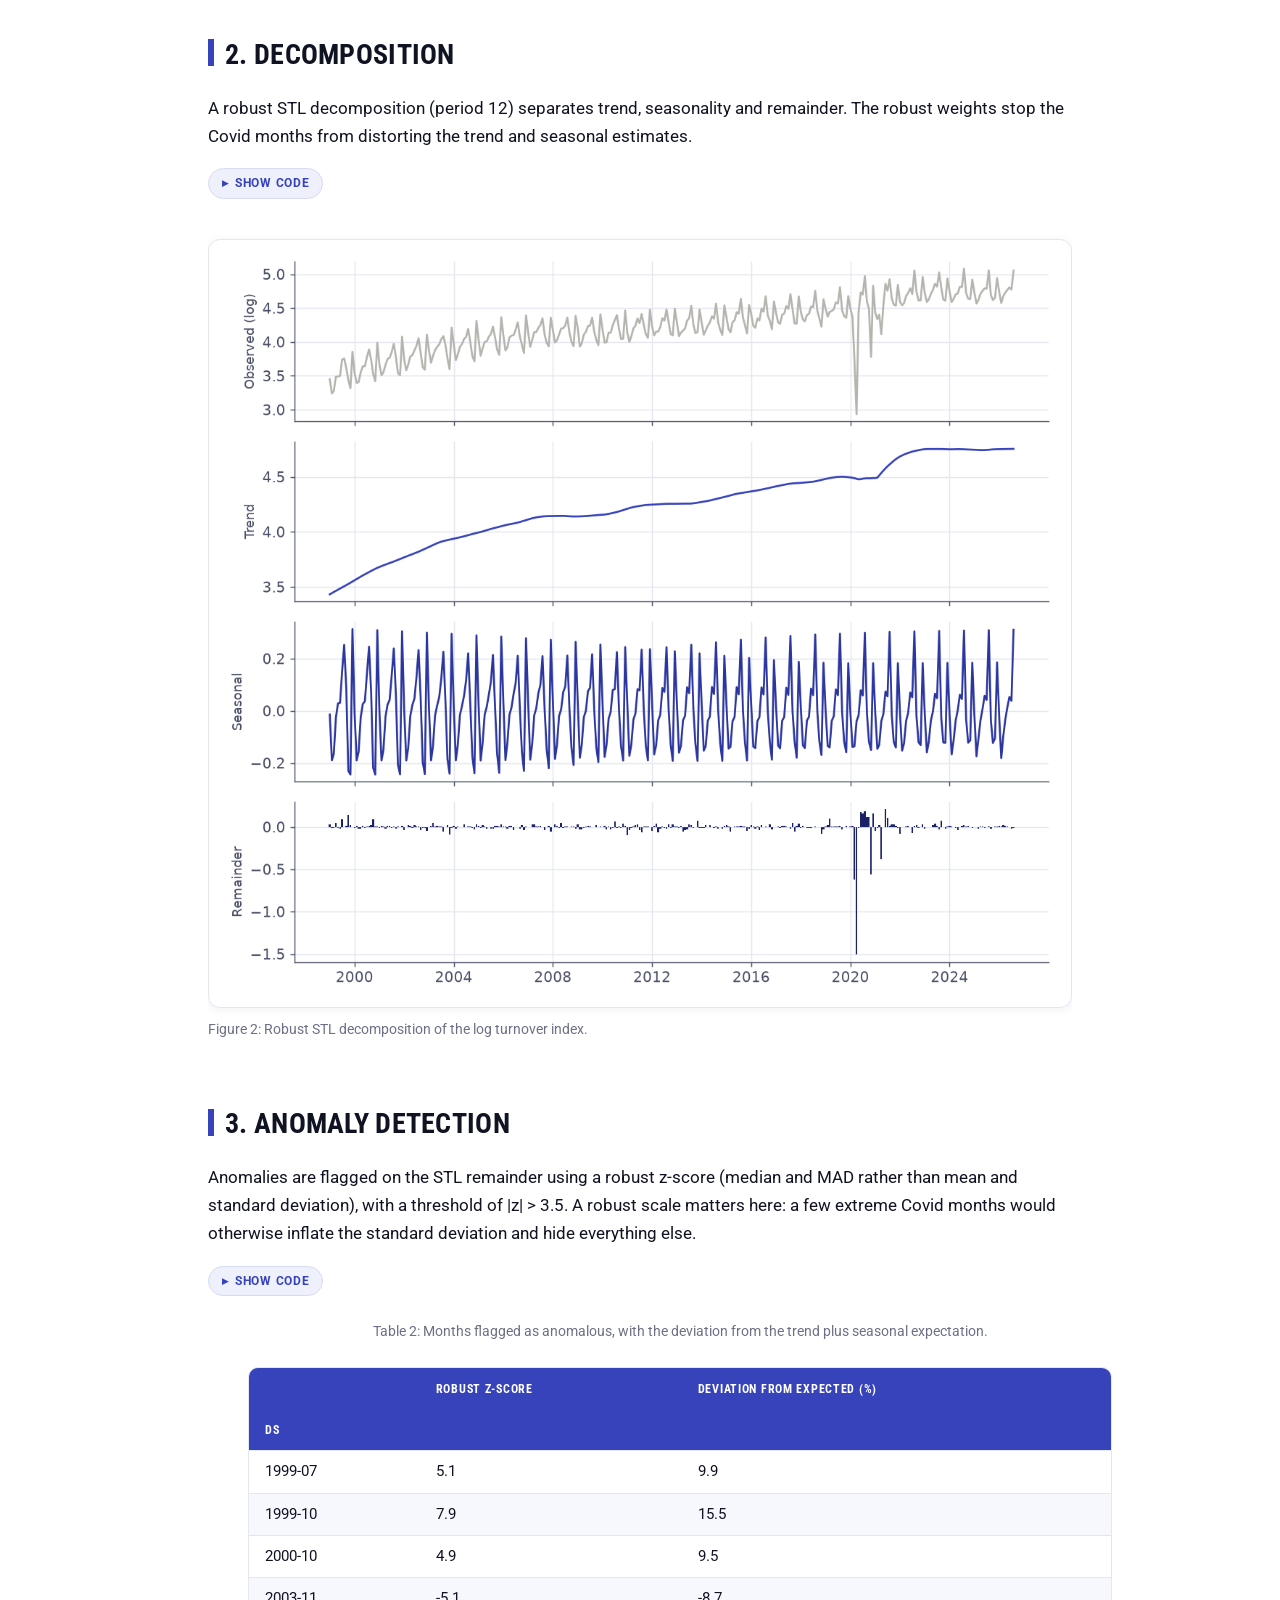
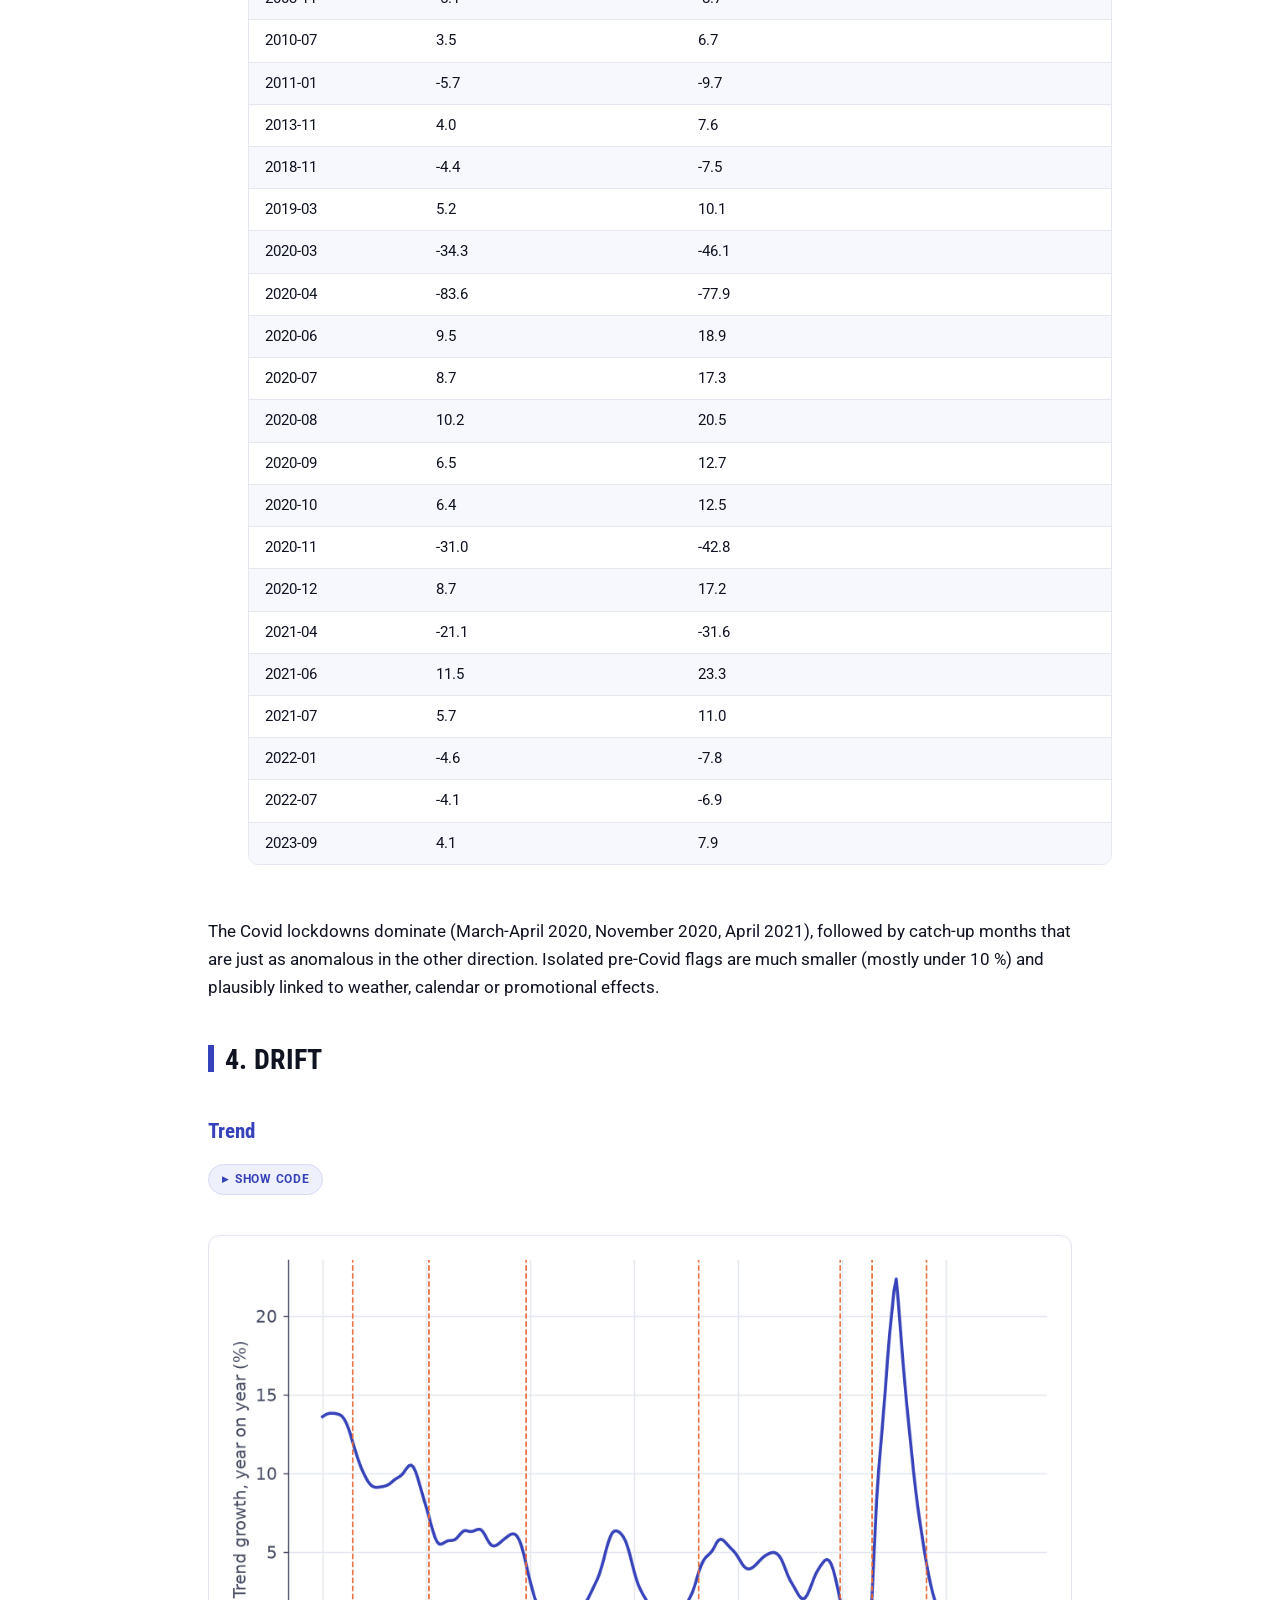
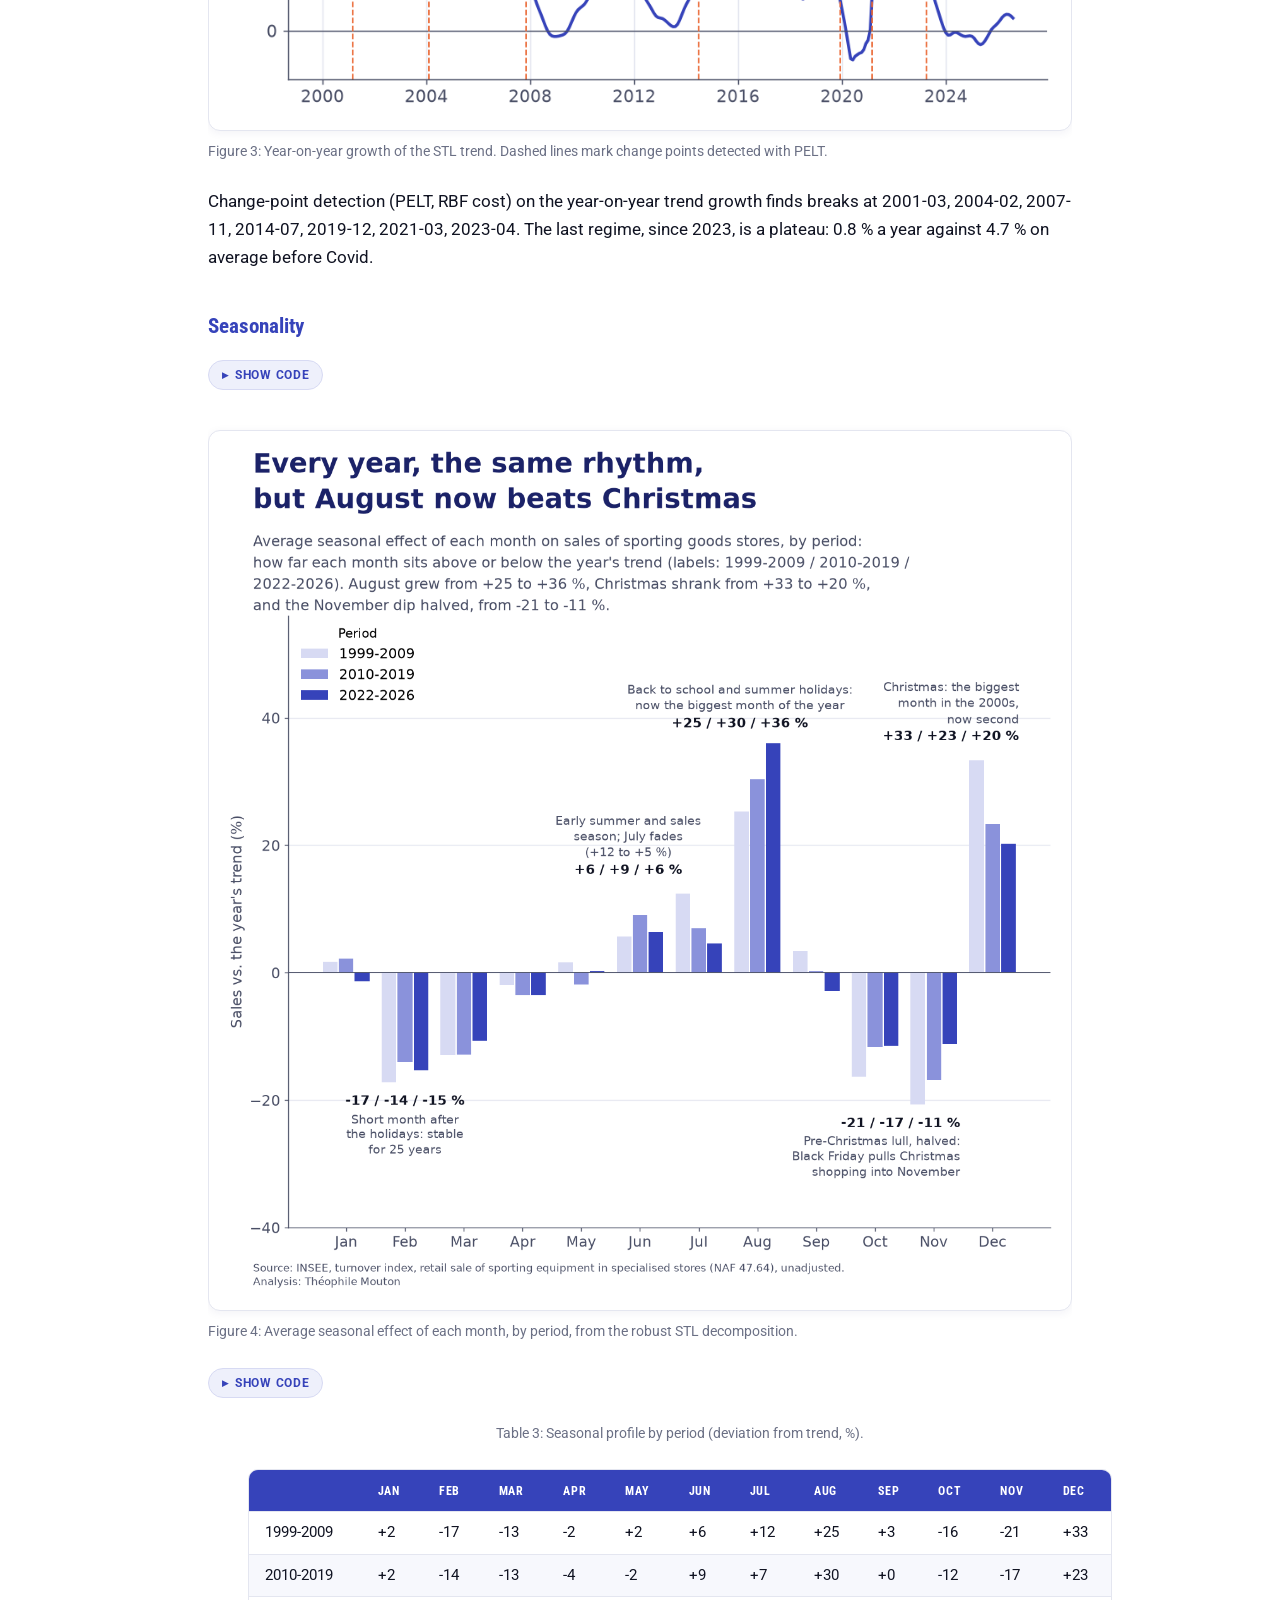
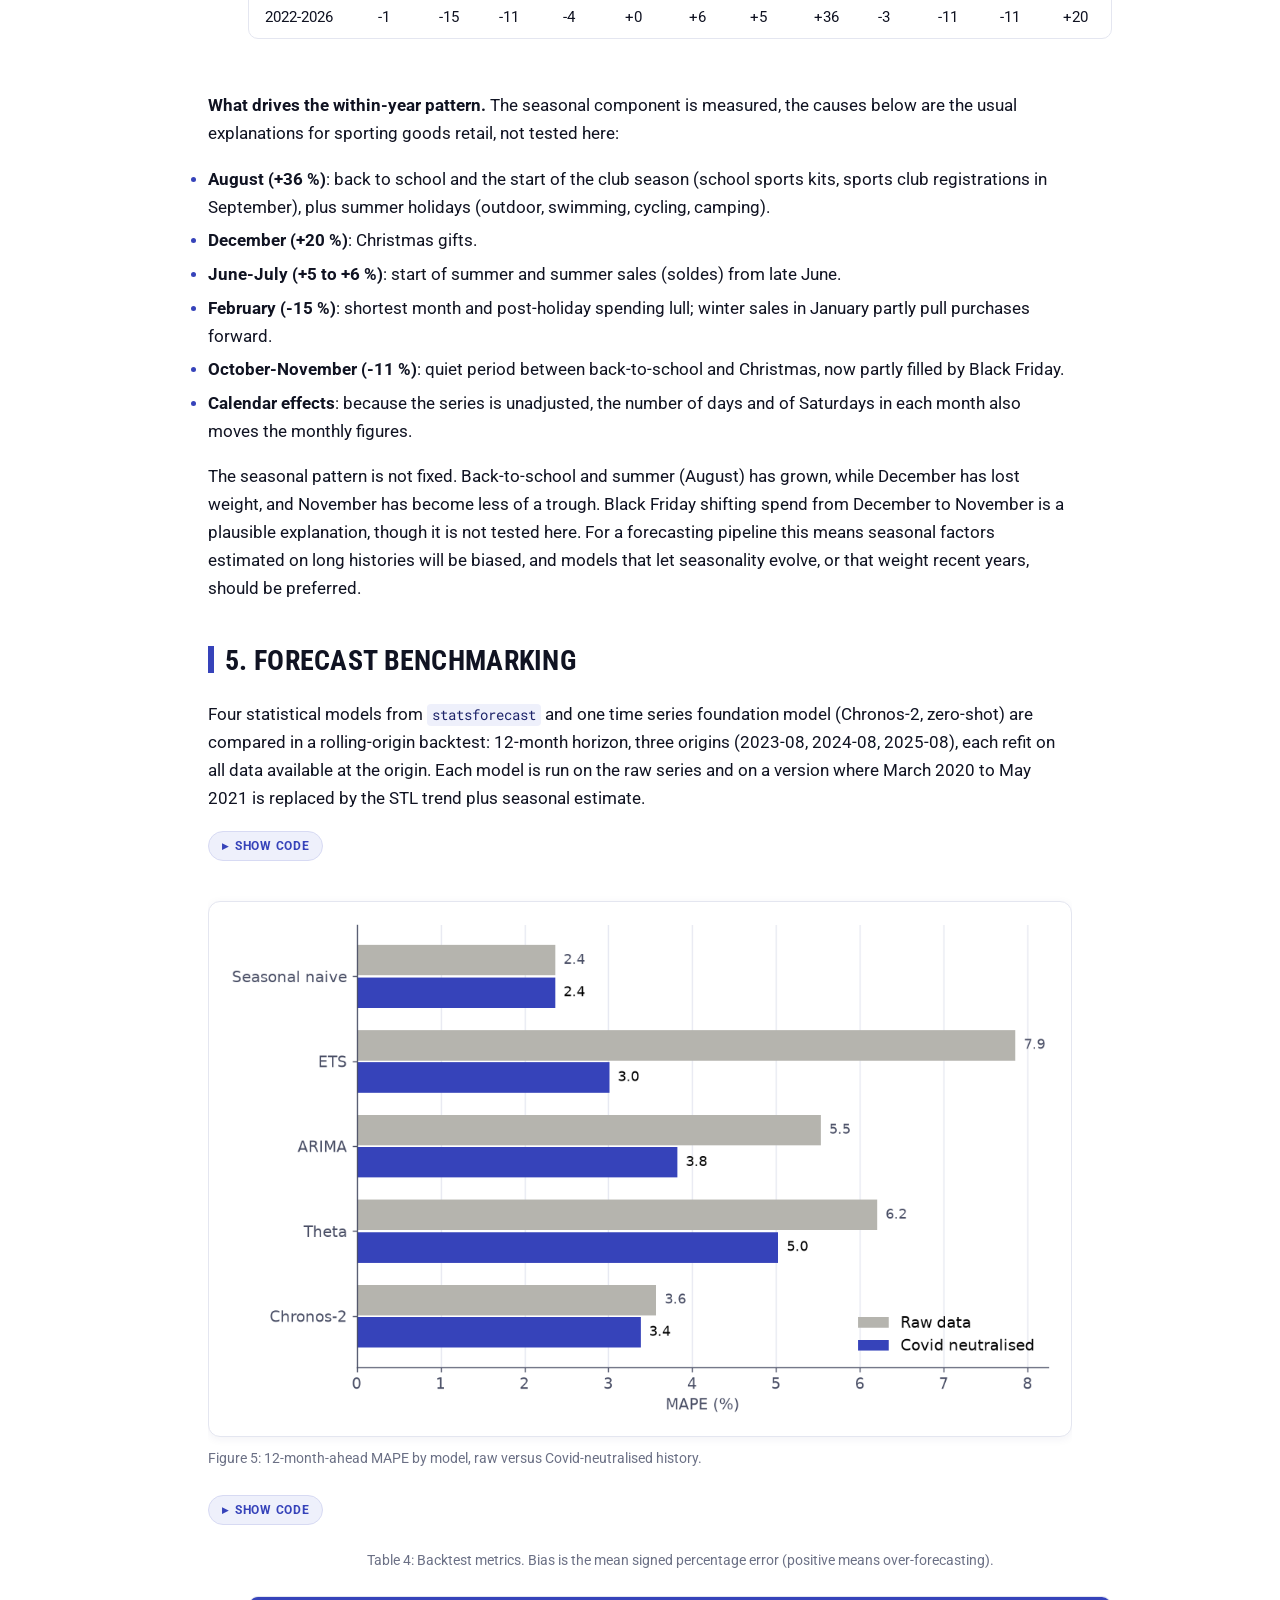
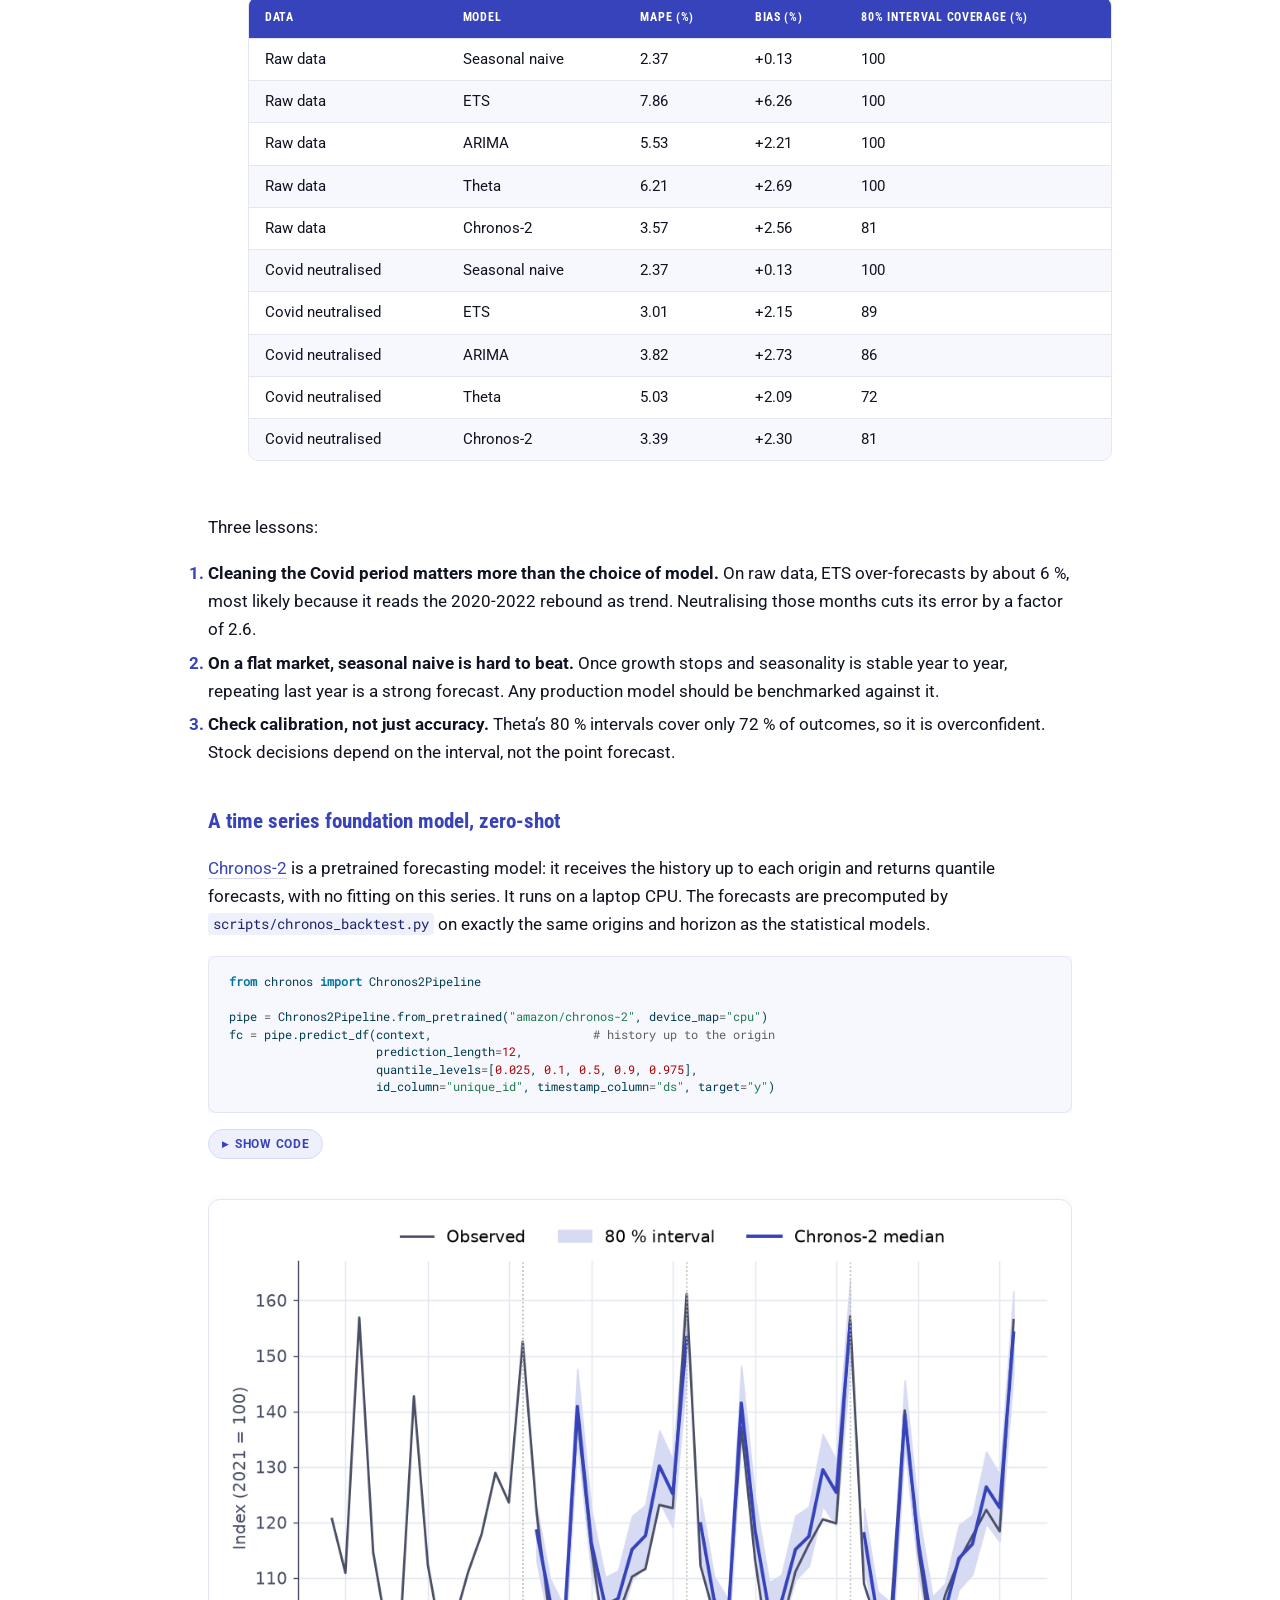
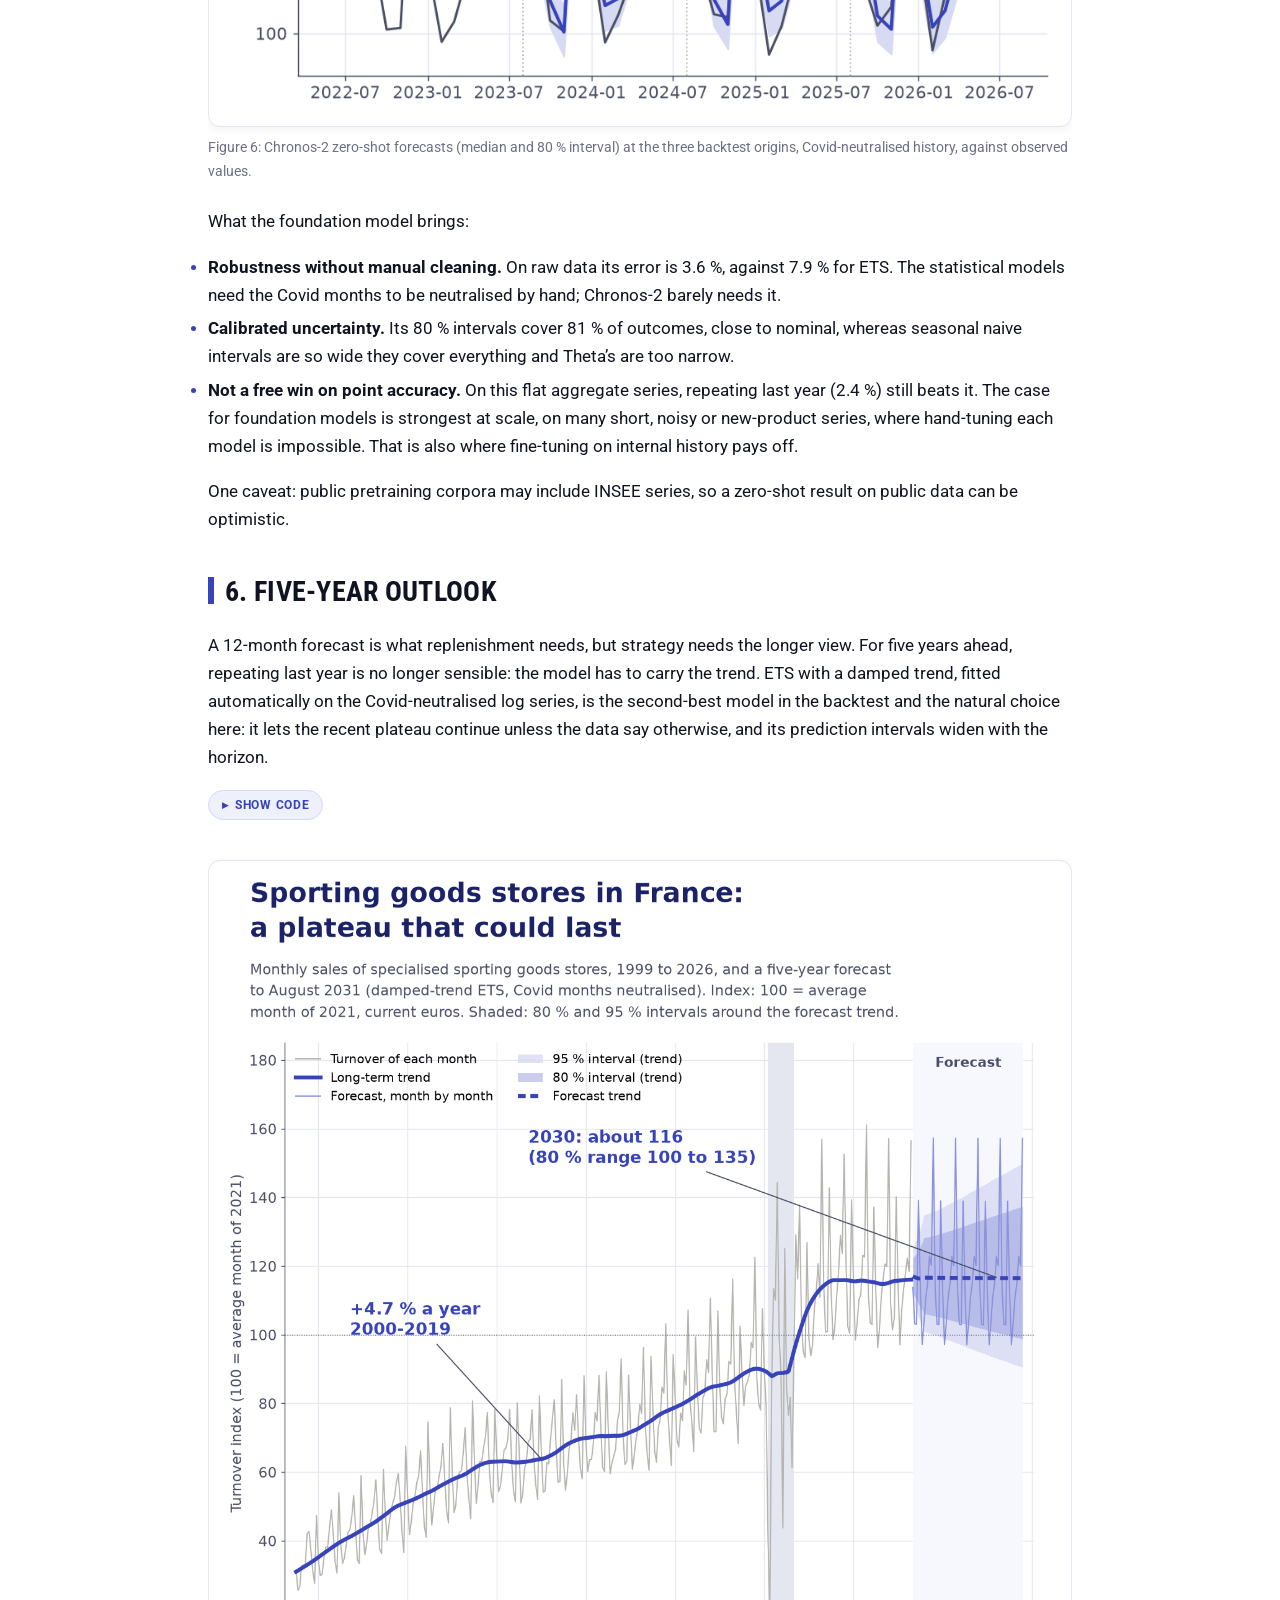
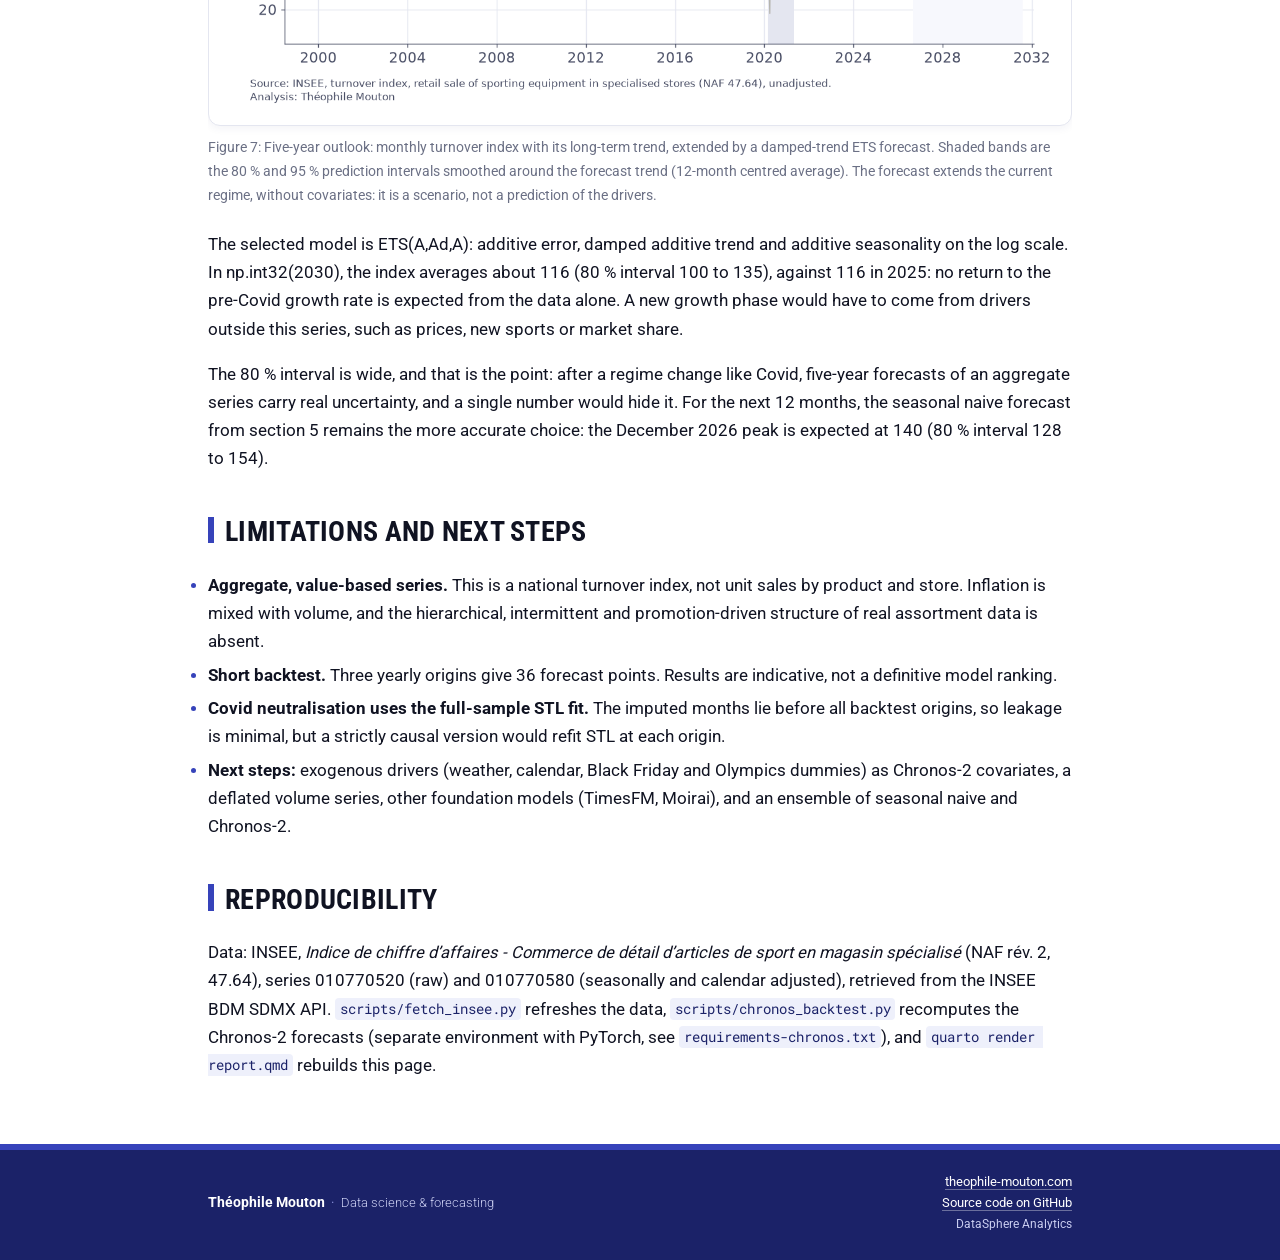
